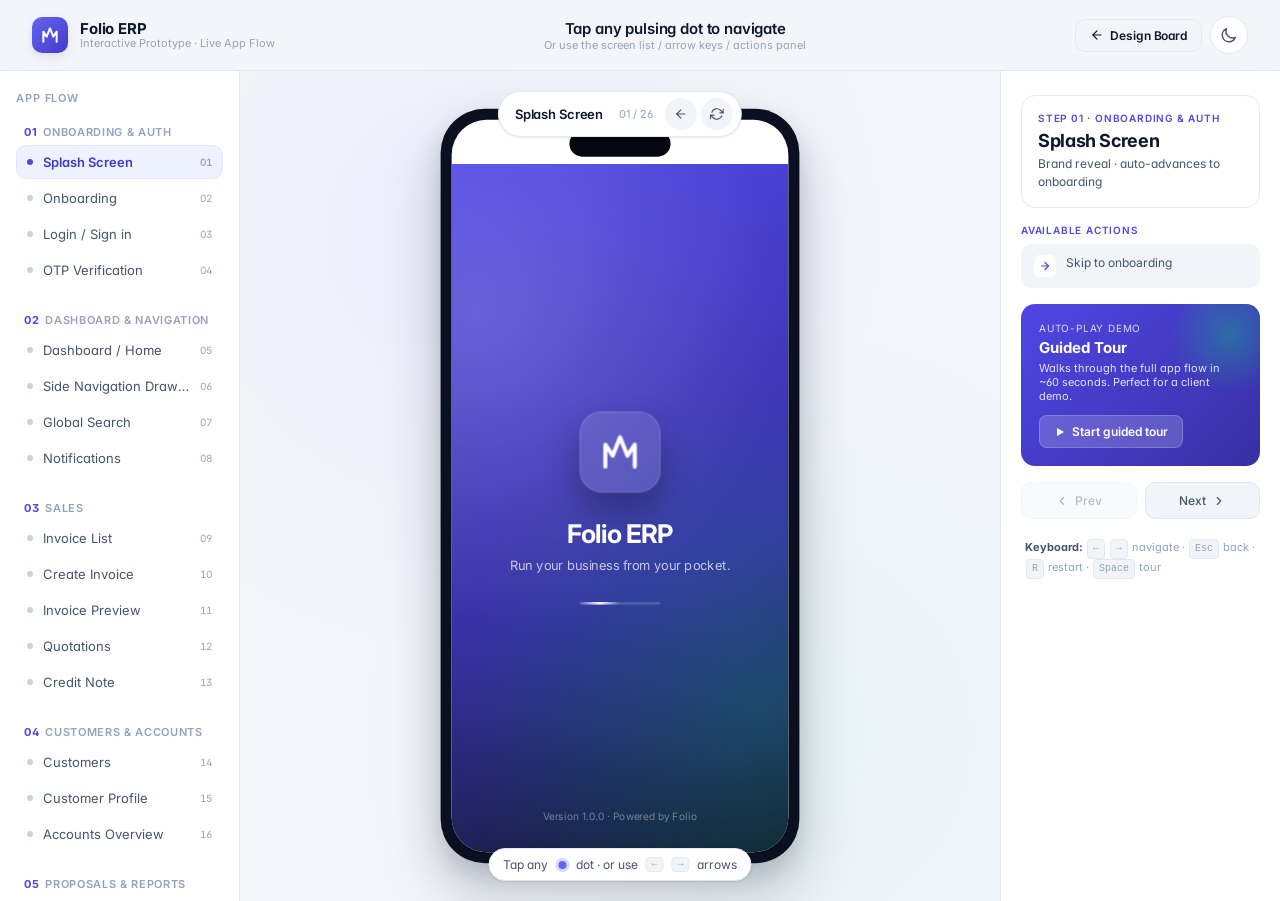
==== prototype.html @ 6bc9f39e "feat: add interactive prototype with full app-flow navigation Adds prototype.html — a separate page " ====
<!DOCTYPE html>
<html lang="en" data-theme="light">
<head>
  <meta charset="UTF-8" />
  <meta name="viewport" content="width=device-width, initial-scale=1.0" />
  <title>Folio ERP — Interactive Prototype</title>
  <link rel="preconnect" href="https://fonts.googleapis.com">
  <link rel="preconnect" href="https://fonts.gstatic.com" crossorigin>
  <link href="https://fonts.googleapis.com/css2?family=Inter:wght@400;500;600;700&display=swap" rel="stylesheet">
  <link rel="stylesheet" href="assets/css/main.css" />
  <link rel="stylesheet" href="assets/css/prototype.css" />
</head>
<body>

<!-- SVG sprite host (populated from index.html on load) -->
<div id="spriteHost" style="position:absolute;width:0;height:0;overflow:hidden" aria-hidden="true"></div>

<!-- Toolbar -->
<header class="toolbar">
  <div class="toolbar-brand">
    <div class="logo-mark">
      <svg width="20" height="20" viewBox="0 0 24 24" fill="none" stroke="currentColor" stroke-width="2.4" stroke-linecap="round" stroke-linejoin="round">
        <path d="M4 20V8l4 6 4-10 4 10 4-6v12"/>
      </svg>
    </div>
    <div class="logo-text">
      <strong>Folio ERP</strong>
      <span>Interactive Prototype · Live App Flow</span>
    </div>
  </div>

  <div class="toolbar-title">
    <h1>Tap any pulsing dot to navigate</h1>
    <small>Or use the screen list / arrow keys / actions panel</small>
  </div>

  <div class="toolbar-actions">
    <a href="index.html" class="btn btn-secondary btn-sm" style="text-decoration:none;padding:8px 14px;display:inline-flex;align-items:center;gap:6px;border-radius:10px">
      <svg width="14" height="14" viewBox="0 0 24 24" fill="none" stroke="currentColor" stroke-width="2" stroke-linecap="round" stroke-linejoin="round"><path d="M19 12H5"/><path d="m12 19-7-7 7-7"/></svg>
      Design Board
    </a>
    <button class="icon-btn" id="themeToggle" aria-label="Toggle theme">
      <svg id="themeIcon" width="18" height="18" viewBox="0 0 24 24" fill="none" stroke="currentColor"><path stroke-linecap="round" stroke-linejoin="round" stroke-width="2" d="M20.354 15.354A9 9 0 018.646 3.646 9.003 9.003 0 0012 21a9.003 9.003 0 008.354-5.646z"/></svg>
    </button>
  </div>
</header>

<!-- Main shell -->
<div class="proto-shell">

  <!-- ===== Left rail: flow map ===== -->
  <aside class="flow-rail" id="flowRail">
    <h2>App Flow</h2>
  </aside>

  <!-- ===== Stage: phone ===== -->
  <section class="stage">

    <!-- Stage top chip -->
    <div class="stage-top">
      <span class="name" id="stageName">Loading…</span>
      <span class="idx" id="stageIdx">— / —</span>
      <div class="controls">
        <button class="ctl" id="backBtn" title="Back (Esc)" aria-label="Back">
          <svg width="14" height="14" viewBox="0 0 24 24" fill="none" stroke="currentColor" stroke-width="2" stroke-linecap="round" stroke-linejoin="round"><path d="M19 12H5"/><path d="m12 19-7-7 7-7"/></svg>
        </button>
        <button class="ctl" id="restartBtn" title="Restart (R)" aria-label="Restart">
          <svg width="14" height="14" viewBox="0 0 24 24" fill="none" stroke="currentColor" stroke-width="2" stroke-linecap="round" stroke-linejoin="round"><path d="M23 4v6h-6"/><path d="M3.5 9a9 9 0 0 1 14.8-3.4L23 10"/><path d="M1 20v-6h6"/><path d="M1 14l4.7 4.4A9 9 0 0 0 20.5 15"/></svg>
        </button>
      </div>
    </div>

    <!-- Phone device -->
    <div class="proto-device">
      <div class="proto-screen" id="phoneScreen">
        <!-- Screen content swapped in by prototype.js -->
      </div>
    </div>

    <!-- Stage bottom hint -->
    <div class="stage-bottom">
      <div class="tip">
        Tap any <span style="display:inline-block;width:8px;height:8px;border-radius:50%;background:var(--brand-500);margin:0 4px;box-shadow:0 0 0 3px rgba(99,102,241,0.25)"></span> dot · or use
        <span class="kbd">←</span><span class="kbd">→</span> arrows
      </div>
    </div>

    <!-- Loader -->
    <div class="proto-loader" id="loader">
      <div class="ring"></div>
      <div class="txt" id="loaderTxt">Loading interactive prototype…</div>
    </div>
  </section>

  <!-- ===== Right rail: info & actions ===== -->
  <aside class="info-rail">

    <!-- Current screen card -->
    <div class="info-card">
      <div class="info-eyebrow" id="infoEyebrow">Step 01 · Auth</div>
      <div class="info-title" id="infoTitle">Splash Screen</div>
      <div class="info-desc" id="infoDesc">Brand reveal with subtle gradient & loader</div>
    </div>

    <!-- Available actions -->
    <div>
      <div class="info-eyebrow" style="margin-bottom:8px">Available Actions</div>
      <div class="info-actions" id="infoActions">
        <!-- Populated by JS -->
      </div>
    </div>

    <!-- Guided tour -->
    <div class="tour-card">
      <div class="lbl">Auto-play demo</div>
      <div class="t">Guided Tour</div>
      <div class="s">Walks through the full app flow in ~60 seconds. Perfect for a client demo.</div>
      <button class="btn-tour" id="tourBtn">
        <svg width="12" height="12" viewBox="0 0 24 24" fill="currentColor"><polygon points="6 4 20 12 6 20 6 4"/></svg>
        <span id="tourBtnLabel">Start guided tour</span>
      </button>
    </div>

    <!-- Prev/Next -->
    <div class="nav-buttons">
      <button id="prevBtn">
        <svg width="14" height="14" viewBox="0 0 24 24" fill="none" stroke="currentColor" stroke-width="2" stroke-linecap="round" stroke-linejoin="round"><path d="m15 18-6-6 6-6"/></svg>
        Prev
      </button>
      <button id="nextBtn">
        Next
        <svg width="14" height="14" viewBox="0 0 24 24" fill="none" stroke="currentColor" stroke-width="2" stroke-linecap="round" stroke-linejoin="round"><path d="m9 18 6-6-6-6"/></svg>
      </button>
    </div>

    <!-- Keyboard hint -->
    <div style="font-size:11px;color:var(--text-tertiary);line-height:1.6;padding:4px 4px 12px">
      <strong style="color:var(--text-secondary)">Keyboard:</strong>
      <span class="kbd">←</span> <span class="kbd">→</span> navigate ·
      <span class="kbd">Esc</span> back ·
      <span class="kbd">R</span> restart ·
      <span class="kbd">Space</span> tour
    </div>

  </aside>

</div>

<script src="assets/js/prototype.js"></script>
</body>
</html>
---- assets/css/main.css ----
/* =========================================================
   Meridian ERP — Mobile UI/UX Prototype
   Design System & Screen Styles
   ========================================================= */

/* ---------- 1. Design Tokens ---------- */
:root {
  /* Brand */
  --brand-50:  #eef2ff;
  --brand-100: #e0e7ff;
  --brand-200: #c7d2fe;
  --brand-300: #a5b4fc;
  --brand-400: #818cf8;
  --brand-500: #6366f1;
  --brand-600: #4f46e5;
  --brand-700: #4338ca;
  --brand-800: #3730a3;
  --brand-900: #1e1b4b;

  /* Accents */
  --emerald-50:  #ecfdf5;
  --emerald-100: #d1fae5;
  --emerald-500: #10b981;
  --emerald-600: #059669;
  --emerald-700: #047857;

  --rose-50:  #fff1f2;
  --rose-100: #ffe4e6;
  --rose-500: #f43f5e;
  --rose-600: #e11d48;

  --amber-50:  #fffbeb;
  --amber-100: #fef3c7;
  --amber-500: #f59e0b;
  --amber-600: #d97706;

  --sky-50:  #f0f9ff;
  --sky-100: #e0f2fe;
  --sky-500: #0ea5e9;
  --sky-600: #0284c7;

  --violet-50:  #f5f3ff;
  --violet-500: #8b5cf6;
  --violet-600: #7c3aed;

  /* Neutrals (Slate) */
  --slate-50:  #f8fafc;
  --slate-100: #f1f5f9;
  --slate-200: #e2e8f0;
  --slate-300: #cbd5e1;
  --slate-400: #94a3b8;
  --slate-500: #64748b;
  --slate-600: #475569;
  --slate-700: #334155;
  --slate-800: #1e293b;
  --slate-900: #0f172a;
  --slate-950: #020617;

  /* Semantic (Light theme defaults) */
  --bg-app: #f4f6fb;
  --bg-screen: #ffffff;
  --bg-card: #ffffff;
  --bg-subtle: #f1f5f9;
  --bg-elevated: #ffffff;

  --text-primary: #0f172a;
  --text-secondary: #475569;
  --text-tertiary: #94a3b8;
  --text-inverse: #ffffff;

  --border: #e2e8f0;
  --border-strong: #cbd5e1;

  --shadow-xs: 0 1px 2px rgba(15,23,42,0.04);
  --shadow-sm: 0 1px 3px rgba(15,23,42,0.06), 0 1px 2px rgba(15,23,42,0.04);
  --shadow-md: 0 4px 12px rgba(15,23,42,0.08), 0 2px 4px rgba(15,23,42,0.04);
  --shadow-lg: 0 12px 32px rgba(15,23,42,0.10), 0 4px 8px rgba(15,23,42,0.06);
  --shadow-xl: 0 24px 56px rgba(15,23,42,0.14);

  /* Radii */
  --r-xs: 6px;
  --r-sm: 8px;
  --r-md: 12px;
  --r-lg: 16px;
  --r-xl: 20px;
  --r-2xl: 28px;
  --r-full: 999px;

  /* Type scale */
  --fs-10: 10px;
  --fs-11: 11px;
  --fs-12: 12px;
  --fs-13: 13px;
  --fs-14: 14px;
  --fs-15: 15px;
  --fs-16: 16px;
  --fs-18: 18px;
  --fs-20: 20px;
  --fs-22: 22px;
  --fs-24: 24px;
  --fs-28: 28px;
  --fs-32: 32px;

  /* Layout */
  --device-w: 390px;
  --device-h: 820px;
}

[data-theme="dark"] {
  --bg-app: #020617;
  --bg-screen: #0f172a;
  --bg-card: #1e293b;
  --bg-subtle: #1e293b;
  --bg-elevated: #1e293b;

  --text-primary: #f1f5f9;
  --text-secondary: #cbd5e1;
  --text-tertiary: #64748b;
  --text-inverse: #0f172a;

  --border: #1e293b;
  --border-strong: #334155;

  --shadow-xs: 0 1px 2px rgba(0,0,0,0.4);
  --shadow-sm: 0 1px 3px rgba(0,0,0,0.5);
  --shadow-md: 0 4px 12px rgba(0,0,0,0.5);
  --shadow-lg: 0 12px 32px rgba(0,0,0,0.55);
  --shadow-xl: 0 24px 56px rgba(0,0,0,0.6);
}

/* ---------- 2. Base ---------- */
* { box-sizing: border-box; margin: 0; padding: 0; }
html, body { height: 100%; }
body {
  font-family: 'Inter', -apple-system, BlinkMacSystemFont, 'Segoe UI', system-ui, sans-serif;
  background: var(--bg-app);
  color: var(--text-primary);
  -webkit-font-smoothing: antialiased;
  -moz-osx-font-smoothing: grayscale;
  font-feature-settings: 'cv11', 'ss01', 'ss03';
  transition: background-color .2s ease, color .2s ease;
}
button { font-family: inherit; cursor: pointer; border: none; background: none; color: inherit; }
a { color: inherit; text-decoration: none; }
svg { display: block; }

/* ---------- 3. Toolbar ---------- */
.toolbar {
  position: sticky;
  top: 0;
  z-index: 100;
  display: flex;
  align-items: center;
  justify-content: space-between;
  padding: 16px 32px;
  background: color-mix(in srgb, var(--bg-app) 80%, transparent);
  backdrop-filter: saturate(180%) blur(20px);
  -webkit-backdrop-filter: saturate(180%) blur(20px);
  border-bottom: 1px solid var(--border);
}
.toolbar-brand {
  display: flex; align-items: center; gap: 12px;
}
.toolbar-brand .logo-mark {
  width: 36px; height: 36px;
  border-radius: 10px;
  background: linear-gradient(135deg, var(--brand-500), var(--brand-700));
  display: grid; place-items: center;
  color: #fff;
  box-shadow: var(--shadow-md);
}
.toolbar-brand .logo-text {
  display: flex; flex-direction: column; line-height: 1.1;
}
.toolbar-brand .logo-text strong {
  font-size: var(--fs-15); letter-spacing: -0.01em;
}
.toolbar-brand .logo-text span {
  font-size: var(--fs-11); color: var(--text-tertiary);
}

.toolbar-actions { display: flex; align-items: center; gap: 8px; }

.seg {
  display: inline-flex;
  padding: 4px;
  background: var(--bg-subtle);
  border: 1px solid var(--border);
  border-radius: var(--r-full);
}
.seg button {
  padding: 6px 14px;
  border-radius: var(--r-full);
  font-size: var(--fs-13);
  font-weight: 500;
  color: var(--text-secondary);
}
.seg button.is-active {
  background: var(--bg-card);
  color: var(--text-primary);
  box-shadow: var(--shadow-sm);
}

.icon-btn {
  width: 38px; height: 38px;
  display: grid; place-items: center;
  border-radius: var(--r-full);
  background: var(--bg-card);
  border: 1px solid var(--border);
  color: var(--text-secondary);
  transition: transform .15s ease;
}
.icon-btn:hover { transform: translateY(-1px); color: var(--text-primary); }

.toolbar-title {
  display: flex; flex-direction: column; align-items: center;
}
.toolbar-title h1 {
  font-size: var(--fs-15);
  font-weight: 600;
  letter-spacing: -0.01em;
}
.toolbar-title small {
  font-size: var(--fs-11);
  color: var(--text-tertiary);
}

/* ---------- 4. Page Layout ---------- */
.page {
  padding: 40px 32px 80px;
  max-width: 1680px;
  margin: 0 auto;
}
.page-header { margin-bottom: 40px; max-width: 760px; }
.page-header .eyebrow {
  font-size: var(--fs-11);
  font-weight: 600;
  letter-spacing: 0.08em;
  text-transform: uppercase;
  color: var(--brand-600);
  margin-bottom: 12px;
}
.page-header h2 {
  font-size: var(--fs-32);
  letter-spacing: -0.02em;
  font-weight: 700;
  margin-bottom: 12px;
}
.page-header p {
  font-size: var(--fs-15);
  color: var(--text-secondary);
  line-height: 1.6;
}

/* Section divider */
.section-title {
  display: flex; align-items: baseline; gap: 12px;
  margin: 56px 0 24px;
  padding-bottom: 16px;
  border-bottom: 1px dashed var(--border);
}
.section-title h3 {
  font-size: var(--fs-20);
  font-weight: 600;
  letter-spacing: -0.01em;
}
.section-title span {
  font-size: var(--fs-13);
  color: var(--text-tertiary);
}

/* ---------- 5. Device Frame ---------- */
.device-grid {
  display: grid;
  grid-template-columns: repeat(auto-fill, minmax(var(--device-w), 1fr));
  gap: 48px 32px;
  justify-items: center;
}

.device {
  position: relative;
  width: var(--device-w);
  height: var(--device-h);
  border-radius: 48px;
  background: #0b1020;
  padding: 12px;
  box-shadow:
    0 0 0 1px rgba(255,255,255,0.04),
    0 24px 56px rgba(15,23,42,0.18),
    0 8px 16px rgba(15,23,42,0.10);
}
[data-theme="dark"] .device {
  background: #050810;
  box-shadow:
    0 0 0 1px rgba(255,255,255,0.04),
    0 24px 56px rgba(0,0,0,0.6),
    0 8px 16px rgba(0,0,0,0.3);
}
.device-screen {
  position: relative;
  width: 100%; height: 100%;
  background: var(--bg-screen);
  border-radius: 38px;
  overflow: hidden;
  display: flex; flex-direction: column;
}
.notch {
  position: absolute;
  top: 12px;
  left: 50%;
  transform: translateX(-50%);
  width: 110px;
  height: 28px;
  background: #050810;
  border-radius: 999px;
  z-index: 30;
}
.statusbar {
  position: relative; z-index: 20;
  height: 48px;
  padding: 14px 28px 0;
  display: flex; align-items: flex-start;
  justify-content: space-between;
  font-size: var(--fs-13);
  font-weight: 600;
  color: var(--text-primary);
  letter-spacing: -0.01em;
  flex-shrink: 0;
}
.statusbar .icons { display: flex; align-items: center; gap: 6px; }

/* Caption under each device */
.device-caption {
  margin-top: 16px;
  text-align: center;
}
.device-caption .num {
  display: inline-flex;
  align-items: center;
  justify-content: center;
  min-width: 22px; height: 22px;
  padding: 0 7px;
  font-size: var(--fs-11);
  font-weight: 600;
  color: var(--brand-700);
  background: var(--brand-50);
  border-radius: var(--r-full);
  margin-right: 8px;
}
[data-theme="dark"] .device-caption .num {
  background: rgba(99,102,241,0.15);
  color: var(--brand-300);
}
.device-caption .name {
  font-size: var(--fs-14);
  font-weight: 600;
  color: var(--text-primary);
}
.device-caption .desc {
  display: block;
  margin-top: 4px;
  font-size: var(--fs-12);
  color: var(--text-tertiary);
}

/* Device wrapper to allow caption */
.device-wrap {
  display: flex;
  flex-direction: column;
  align-items: center;
}

/* ---------- 6. Screen Common ---------- */
.screen-body {
  flex: 1;
  overflow-y: auto;
  overflow-x: hidden;
  scrollbar-width: none;
}
.screen-body::-webkit-scrollbar { display: none; }

.app-header {
  padding: 4px 20px 16px;
  display: flex;
  align-items: center;
  justify-content: space-between;
  background: var(--bg-screen);
}
.app-header .left { display: flex; align-items: center; gap: 12px; }
.app-header .right { display: flex; align-items: center; gap: 10px; }
.app-header h1 {
  font-size: var(--fs-18);
  font-weight: 600;
  letter-spacing: -0.01em;
}
.app-header .greeting { font-size: var(--fs-12); color: var(--text-tertiary); }

.avatar {
  width: 38px; height: 38px;
  border-radius: var(--r-full);
  background: linear-gradient(135deg, var(--brand-500), var(--violet-600));
  color: white;
  display: grid; place-items: center;
  font-size: var(--fs-13);
  font-weight: 600;
  letter-spacing: -0.01em;
  flex-shrink: 0;
}
.avatar.lg { width: 64px; height: 64px; font-size: var(--fs-20); }
.avatar.sm { width: 32px; height: 32px; font-size: var(--fs-12); }
.avatar.xs { width: 26px; height: 26px; font-size: var(--fs-10); }

.icon-pill {
  width: 38px; height: 38px;
  border-radius: var(--r-full);
  display: grid; place-items: center;
  background: var(--bg-subtle);
  color: var(--text-secondary);
  position: relative;
}
.icon-pill .badge {
  position: absolute;
  top: 6px; right: 6px;
  width: 8px; height: 8px;
  background: var(--rose-500);
  border: 2px solid var(--bg-screen);
  border-radius: var(--r-full);
}
.icon-pill .badge-count {
  position: absolute;
  top: -2px; right: -2px;
  min-width: 18px; height: 18px;
  padding: 0 5px;
  background: var(--rose-500);
  color: #fff;
  font-size: var(--fs-10);
  font-weight: 600;
  border-radius: var(--r-full);
  display: grid; place-items: center;
  border: 2px solid var(--bg-screen);
}

/* Section header within screen */
.s-section-h {
  display: flex; align-items: center; justify-content: space-between;
  padding: 20px 20px 12px;
}
.s-section-h h3 {
  font-size: var(--fs-15);
  font-weight: 600;
  letter-spacing: -0.01em;
}
.s-section-h a {
  font-size: var(--fs-12);
  font-weight: 500;
  color: var(--brand-600);
}
[data-theme="dark"] .s-section-h a { color: var(--brand-300); }

/* Cards */
.card {
  background: var(--bg-card);
  border-radius: var(--r-lg);
  border: 1px solid var(--border);
  padding: 16px;
}
.card-tight { padding: 12px; }
.card-flush { padding: 0; overflow: hidden; }

/* Buttons */
.btn {
  display: inline-flex;
  align-items: center;
  justify-content: center;
  gap: 8px;
  padding: 12px 18px;
  border-radius: var(--r-md);
  font-size: var(--fs-14);
  font-weight: 600;
  letter-spacing: -0.01em;
  transition: transform .12s ease, box-shadow .12s ease;
}
.btn:active { transform: scale(0.98); }
.btn-primary {
  background: var(--brand-600);
  color: #fff;
  box-shadow: 0 8px 16px -8px rgba(79, 70, 229, 0.6);
}
.btn-primary:hover { background: var(--brand-700); }
.btn-secondary {
  background: var(--bg-subtle);
  color: var(--text-primary);
  border: 1px solid var(--border);
}
.btn-ghost { background: transparent; color: var(--text-secondary); }
.btn-success { background: var(--emerald-600); color: #fff; }
.btn-danger  { background: var(--rose-500); color: #fff; }
.btn-block { width: 100%; }
.btn-sm { padding: 8px 12px; font-size: var(--fs-12); }
.btn-lg { padding: 14px 22px; font-size: var(--fs-15); }

/* Chips / tags */
.chip {
  display: inline-flex;
  align-items: center;
  gap: 6px;
  padding: 5px 10px;
  border-radius: var(--r-full);
  font-size: var(--fs-11);
  font-weight: 500;
  background: var(--bg-subtle);
  color: var(--text-secondary);
}
.chip.tone-success { background: var(--emerald-50); color: var(--emerald-700); }
.chip.tone-warning { background: var(--amber-50); color: var(--amber-600); }
.chip.tone-danger  { background: var(--rose-50);   color: var(--rose-600); }
.chip.tone-info    { background: var(--sky-50);    color: var(--sky-600); }
.chip.tone-brand   { background: var(--brand-50);  color: var(--brand-700); }
.chip.tone-violet  { background: var(--violet-50); color: var(--violet-600); }
[data-theme="dark"] .chip { background: rgba(255,255,255,0.06); color: var(--slate-300); }
[data-theme="dark"] .chip.tone-success { background: rgba(16,185,129,0.12); color: #6ee7b7; }
[data-theme="dark"] .chip.tone-warning { background: rgba(245,158,11,0.12); color: #fcd34d; }
[data-theme="dark"] .chip.tone-danger  { background: rgba(244,63,94,0.12);  color: #fda4af; }
[data-theme="dark"] .chip.tone-info    { background: rgba(14,165,233,0.12); color: #7dd3fc; }
[data-theme="dark"] .chip.tone-brand   { background: rgba(99,102,241,0.15); color: #a5b4fc; }
[data-theme="dark"] .chip.tone-violet  { background: rgba(139,92,246,0.15); color: #c4b5fd; }

.chip-dot {
  width: 6px; height: 6px;
  border-radius: var(--r-full);
  background: currentColor;
}

/* Dividers */
.hr-soft { height: 1px; background: var(--border); margin: 16px 0; }

/* Inputs */
.input {
  width: 100%;
  padding: 14px 16px;
  border-radius: var(--r-md);
  background: var(--bg-subtle);
  border: 1px solid transparent;
  font-size: var(--fs-14);
  color: var(--text-primary);
  font-family: inherit;
}
.input::placeholder { color: var(--text-tertiary); }
.input:focus { outline: none; border-color: var(--brand-500); background: var(--bg-card); }

.field { display: flex; flex-direction: column; gap: 6px; }
.field label {
  font-size: var(--fs-12);
  font-weight: 500;
  color: var(--text-secondary);
}

.search-bar {
  position: relative;
  margin: 0 20px 12px;
}
.search-bar input {
  width: 100%;
  padding: 12px 14px 12px 42px;
  background: var(--bg-subtle);
  border: 1px solid var(--border);
  border-radius: var(--r-md);
  font-size: var(--fs-13);
  color: var(--text-primary);
}
.search-bar svg {
  position: absolute;
  left: 14px; top: 50%;
  transform: translateY(-50%);
  color: var(--text-tertiary);
}

/* Floating action button */
.fab {
  position: absolute;
  right: 20px;
  bottom: 86px;
  width: 56px; height: 56px;
  border-radius: var(--r-full);
  background: var(--brand-600);
  color: #fff;
  display: grid; place-items: center;
  box-shadow: 0 12px 24px -8px rgba(79,70,229,0.6);
  z-index: 5;
}

/* ---------- 7. Bottom Nav ---------- */
.bottom-nav {
  flex-shrink: 0;
  height: 76px;
  padding: 8px 12px 14px;
  background: var(--bg-screen);
  border-top: 1px solid var(--border);
  display: grid;
  grid-template-columns: repeat(5, 1fr);
  gap: 4px;
  position: relative;
  z-index: 10;
}
.bottom-nav .nav-item {
  display: flex;
  flex-direction: column;
  align-items: center;
  justify-content: center;
  gap: 4px;
  border-radius: var(--r-md);
  color: var(--text-tertiary);
  padding: 6px 0 4px;
  position: relative;
}
.bottom-nav .nav-item.is-active { color: var(--brand-600); }
[data-theme="dark"] .bottom-nav .nav-item.is-active { color: var(--brand-300); }
.bottom-nav .nav-item span {
  font-size: var(--fs-10);
  font-weight: 500;
  letter-spacing: -0.01em;
}
.bottom-nav .nav-item.is-active::before {
  content: '';
  position: absolute;
  top: -1px; left: 50%;
  transform: translateX(-50%);
  width: 28px; height: 3px;
  background: var(--brand-600);
  border-radius: 0 0 4px 4px;
}
[data-theme="dark"] .bottom-nav .nav-item.is-active::before { background: var(--brand-400); }

.home-indicator {
  position: absolute;
  bottom: 6px;
  left: 50%;
  transform: translateX(-50%);
  width: 134px; height: 5px;
  background: var(--text-primary);
  opacity: 0.4;
  border-radius: 4px;
  pointer-events: none;
}

/* ---------- 8. Splash / Onboarding ---------- */
.splash {
  flex: 1;
  display: flex;
  flex-direction: column;
  align-items: center;
  justify-content: center;
  text-align: center;
  background: linear-gradient(160deg, var(--brand-600) 0%, var(--brand-800) 60%, var(--slate-900) 100%);
  color: white;
  padding: 40px;
  position: relative;
  overflow: hidden;
}
.splash::before {
  content: '';
  position: absolute;
  inset: -20%;
  background:
    radial-gradient(circle at 20% 30%, rgba(255,255,255,0.18), transparent 40%),
    radial-gradient(circle at 80% 70%, rgba(16,185,129,0.25), transparent 40%);
  pointer-events: none;
}
.splash .splash-logo {
  width: 88px; height: 88px;
  border-radius: 24px;
  background: rgba(255,255,255,0.12);
  border: 1px solid rgba(255,255,255,0.2);
  backdrop-filter: blur(20px);
  display: grid; place-items: center;
  position: relative;
  z-index: 1;
  box-shadow: 0 20px 40px rgba(0,0,0,0.3);
}
.splash .splash-logo svg { color: #fff; }
.splash h1 {
  margin-top: 28px;
  font-size: var(--fs-28);
  font-weight: 700;
  letter-spacing: -0.02em;
  position: relative; z-index: 1;
}
.splash p {
  margin-top: 8px;
  color: rgba(255,255,255,0.7);
  font-size: var(--fs-14);
  position: relative; z-index: 1;
}
.splash .loader {
  margin-top: 32px;
  width: 88px; height: 3px;
  background: rgba(255,255,255,0.15);
  border-radius: 4px;
  position: relative;
  overflow: hidden;
  z-index: 1;
}
.splash .loader::after {
  content: '';
  position: absolute;
  inset: 0;
  width: 50%;
  background: linear-gradient(90deg, transparent, #fff, transparent);
  animation: loader 1.6s infinite;
}
@keyframes loader {
  0% { transform: translateX(-100%); }
  100% { transform: translateX(300%); }
}
.splash .splash-version {
  position: absolute;
  bottom: 32px;
  font-size: var(--fs-11);
  color: rgba(255,255,255,0.4);
  z-index: 1;
}

.onb {
  flex: 1;
  display: flex;
  flex-direction: column;
  padding: 32px 28px 28px;
}
.onb .skip {
  align-self: flex-end;
  font-size: var(--fs-13);
  color: var(--text-tertiary);
  font-weight: 500;
}
.onb .onb-illu {
  flex: 1;
  display: grid;
  place-items: center;
  margin: 24px 0;
}
.onb h2 {
  font-size: var(--fs-22);
  font-weight: 700;
  letter-spacing: -0.02em;
  text-align: center;
  margin-bottom: 12px;
}
.onb p {
  text-align: center;
  font-size: var(--fs-14);
  line-height: 1.55;
  color: var(--text-secondary);
  margin-bottom: 28px;
  padding: 0 8px;
}
.onb-dots {
  display: flex;
  justify-content: center;
  gap: 8px;
  margin-bottom: 24px;
}
.onb-dots i {
  width: 6px; height: 6px;
  border-radius: var(--r-full);
  background: var(--border-strong);
}
.onb-dots i.is-active {
  background: var(--brand-600);
  width: 22px;
}

.illu-card {
  width: 100%;
  aspect-ratio: 1 / 1;
  max-width: 280px;
  border-radius: 32px;
  background: linear-gradient(160deg, var(--brand-100), var(--brand-50));
  display: grid; place-items: center;
  position: relative;
  overflow: hidden;
}
[data-theme="dark"] .illu-card { background: linear-gradient(160deg, rgba(99,102,241,0.18), rgba(99,102,241,0.06)); }
.illu-card.tone-emerald { background: linear-gradient(160deg, var(--emerald-100), var(--emerald-50)); }
[data-theme="dark"] .illu-card.tone-emerald { background: linear-gradient(160deg, rgba(16,185,129,0.18), rgba(16,185,129,0.06)); }
.illu-card.tone-amber { background: linear-gradient(160deg, var(--amber-100), var(--amber-50)); }
[data-theme="dark"] .illu-card.tone-amber { background: linear-gradient(160deg, rgba(245,158,11,0.18), rgba(245,158,11,0.06)); }
.illu-card.tone-violet { background: linear-gradient(160deg, #ede9fe, var(--violet-50)); }
[data-theme="dark"] .illu-card.tone-violet { background: linear-gradient(160deg, rgba(139,92,246,0.18), rgba(139,92,246,0.06)); }

/* ---------- 9. Auth ---------- */
.auth {
  flex: 1;
  display: flex;
  flex-direction: column;
  padding: 28px;
}
.auth .brand-row {
  display: flex; align-items: center; gap: 10px;
  margin-bottom: 36px;
}
.auth .brand-mark {
  width: 40px; height: 40px;
  border-radius: 10px;
  background: linear-gradient(135deg, var(--brand-500), var(--brand-700));
  color: white; display: grid; place-items: center;
}
.auth h1 {
  font-size: var(--fs-24);
  font-weight: 700;
  letter-spacing: -0.02em;
  margin-bottom: 6px;
}
.auth .subtitle {
  font-size: var(--fs-14);
  color: var(--text-secondary);
  margin-bottom: 32px;
}
.auth-fields { display: flex; flex-direction: column; gap: 16px; margin-bottom: 24px; }
.auth-row {
  display: flex; align-items: center; justify-content: space-between;
  margin-bottom: 24px;
  font-size: var(--fs-12);
}
.auth-row .check {
  display: flex; align-items: center; gap: 8px;
  color: var(--text-secondary);
}
.auth-row .check i {
  width: 18px; height: 18px;
  border-radius: 5px;
  background: var(--brand-600);
  display: grid; place-items: center;
}
.auth .link {
  color: var(--brand-600);
  font-weight: 500;
}
[data-theme="dark"] .auth .link { color: var(--brand-300); }

.divider {
  display: flex; align-items: center; gap: 12px;
  margin: 24px 0;
  color: var(--text-tertiary);
  font-size: var(--fs-12);
}
.divider::before, .divider::after {
  content: '';
  flex: 1;
  height: 1px;
  background: var(--border);
}

.social-row { display: grid; grid-template-columns: 1fr 1fr 1fr; gap: 10px; }
.social-btn {
  padding: 12px;
  border-radius: var(--r-md);
  background: var(--bg-subtle);
  border: 1px solid var(--border);
  display: grid; place-items: center;
}

.bottom-link {
  margin-top: auto;
  text-align: center;
  font-size: var(--fs-13);
  color: var(--text-secondary);
}

/* OTP */
.otp-boxes {
  display: grid;
  grid-template-columns: repeat(6, 1fr);
  gap: 10px;
  margin: 8px 0 24px;
}
.otp-boxes div {
  height: 56px;
  background: var(--bg-subtle);
  border: 1px solid var(--border);
  border-radius: var(--r-md);
  display: grid; place-items: center;
  font-size: var(--fs-22);
  font-weight: 600;
  color: var(--text-primary);
}
.otp-boxes div.is-filled { border-color: var(--brand-500); background: var(--bg-card); }
.otp-boxes div.is-active {
  border-color: var(--brand-500);
  box-shadow: 0 0 0 4px rgba(99,102,241,0.12);
}

.biometric {
  margin-top: 24px;
  display: flex; align-items: center; justify-content: center;
  flex-direction: column;
  gap: 12px;
  padding: 20px;
  background: var(--bg-subtle);
  border-radius: var(--r-lg);
}
.biometric .fp-circle {
  width: 64px; height: 64px;
  border-radius: var(--r-full);
  background: var(--bg-card);
  display: grid; place-items: center;
  color: var(--brand-600);
  box-shadow: var(--shadow-md);
}

/* ---------- 10. Dashboard ---------- */
.greeting-row {
  display: flex; align-items: center; justify-content: space-between;
  padding: 4px 20px 20px;
}
.greeting-row .hi {
  font-size: var(--fs-13);
  color: var(--text-tertiary);
}
.greeting-row h2 {
  font-size: var(--fs-20);
  font-weight: 700;
  letter-spacing: -0.02em;
  margin-top: 2px;
}

.balance-card {
  margin: 0 20px 20px;
  padding: 20px;
  border-radius: var(--r-xl);
  background: linear-gradient(135deg, var(--brand-600), var(--brand-800));
  color: white;
  position: relative;
  overflow: hidden;
  box-shadow: 0 20px 40px -16px rgba(79,70,229,0.6);
}
.balance-card::after {
  content: '';
  position: absolute;
  right: -40px; top: -40px;
  width: 180px; height: 180px;
  background: radial-gradient(circle, rgba(255,255,255,0.18), transparent 70%);
  border-radius: 50%;
}
.balance-card::before {
  content: '';
  position: absolute;
  right: 20px; bottom: -60px;
  width: 140px; height: 140px;
  background: radial-gradient(circle, rgba(16,185,129,0.32), transparent 70%);
  border-radius: 50%;
}
.balance-card .label {
  font-size: var(--fs-11);
  text-transform: uppercase;
  letter-spacing: 0.08em;
  opacity: 0.7;
  margin-bottom: 8px;
}
.balance-card .amount {
  font-size: var(--fs-28);
  font-weight: 700;
  letter-spacing: -0.02em;
}
.balance-card .delta {
  display: inline-flex;
  align-items: center;
  gap: 6px;
  padding: 4px 10px;
  border-radius: var(--r-full);
  background: rgba(16,185,129,0.2);
  border: 1px solid rgba(16,185,129,0.3);
  font-size: var(--fs-11);
  font-weight: 600;
  color: #6ee7b7;
  margin-top: 12px;
}
.balance-card .row {
  display: flex; justify-content: space-between; gap: 16px;
  margin-top: 20px;
  position: relative;
  z-index: 1;
}
.balance-card .col .lbl {
  font-size: var(--fs-11);
  text-transform: uppercase;
  letter-spacing: 0.06em;
  opacity: 0.6;
  margin-bottom: 4px;
}
.balance-card .col .val {
  font-size: var(--fs-15);
  font-weight: 600;
}

/* KPI grid */
.kpi-grid {
  display: grid;
  grid-template-columns: 1fr 1fr;
  gap: 12px;
  padding: 0 20px;
  margin-bottom: 20px;
}
.kpi {
  padding: 14px;
  background: var(--bg-card);
  border: 1px solid var(--border);
  border-radius: var(--r-lg);
}
.kpi .top {
  display: flex; justify-content: space-between; align-items: center;
  margin-bottom: 12px;
}
.kpi .icon-sq {
  width: 32px; height: 32px;
  border-radius: 9px;
  display: grid; place-items: center;
  background: var(--brand-50); color: var(--brand-600);
}
[data-theme="dark"] .kpi .icon-sq { background: rgba(99,102,241,0.15); color: var(--brand-300); }
.kpi .icon-sq.tone-emerald { background: var(--emerald-50); color: var(--emerald-600); }
[data-theme="dark"] .kpi .icon-sq.tone-emerald { background: rgba(16,185,129,0.15); color: #6ee7b7; }
.kpi .icon-sq.tone-amber   { background: var(--amber-50);   color: var(--amber-600); }
[data-theme="dark"] .kpi .icon-sq.tone-amber { background: rgba(245,158,11,0.15); color: #fcd34d; }
.kpi .icon-sq.tone-rose    { background: var(--rose-50);    color: var(--rose-600); }
[data-theme="dark"] .kpi .icon-sq.tone-rose { background: rgba(244,63,94,0.15); color: #fda4af; }
.kpi .icon-sq.tone-violet  { background: var(--violet-50);  color: var(--violet-600); }
[data-theme="dark"] .kpi .icon-sq.tone-violet { background: rgba(139,92,246,0.15); color: #c4b5fd; }
.kpi .icon-sq.tone-sky     { background: var(--sky-50);     color: var(--sky-600); }
[data-theme="dark"] .kpi .icon-sq.tone-sky { background: rgba(14,165,233,0.15); color: #7dd3fc; }
.kpi .lbl {
  font-size: var(--fs-11);
  color: var(--text-tertiary);
  margin-bottom: 4px;
}
.kpi .val {
  font-size: var(--fs-18);
  font-weight: 700;
  letter-spacing: -0.01em;
}
.kpi .trend {
  display: inline-flex; align-items: center; gap: 4px;
  font-size: var(--fs-11);
  font-weight: 600;
  margin-top: 4px;
}
.kpi .trend.up { color: var(--emerald-600); }
.kpi .trend.down { color: var(--rose-500); }
[data-theme="dark"] .kpi .trend.up { color: #6ee7b7; }
[data-theme="dark"] .kpi .trend.down { color: #fda4af; }

/* Quick actions */
.quick-grid {
  display: grid;
  grid-template-columns: repeat(4, 1fr);
  gap: 8px;
  padding: 0 20px;
}
.quick-act {
  display: flex;
  flex-direction: column;
  align-items: center;
  gap: 8px;
  padding: 12px 4px;
  background: var(--bg-card);
  border: 1px solid var(--border);
  border-radius: var(--r-lg);
  transition: transform .15s ease;
}
.quick-act:hover { transform: translateY(-2px); }
.quick-act .icon {
  width: 36px; height: 36px;
  display: grid; place-items: center;
  border-radius: var(--r-md);
  background: var(--brand-50);
  color: var(--brand-600);
}
[data-theme="dark"] .quick-act .icon { background: rgba(99,102,241,0.15); color: var(--brand-300); }
.quick-act .icon.tone-emerald { background: var(--emerald-50); color: var(--emerald-600); }
[data-theme="dark"] .quick-act .icon.tone-emerald { background: rgba(16,185,129,0.15); color: #6ee7b7; }
.quick-act .icon.tone-violet { background: var(--violet-50); color: var(--violet-600); }
[data-theme="dark"] .quick-act .icon.tone-violet { background: rgba(139,92,246,0.15); color: #c4b5fd; }
.quick-act .icon.tone-amber { background: var(--amber-50); color: var(--amber-600); }
[data-theme="dark"] .quick-act .icon.tone-amber { background: rgba(245,158,11,0.15); color: #fcd34d; }
.quick-act .lbl {
  font-size: var(--fs-10);
  font-weight: 500;
  color: var(--text-secondary);
  text-align: center;
  line-height: 1.2;
}

/* Chart card */
.chart-card {
  margin: 20px;
  padding: 16px;
  background: var(--bg-card);
  border: 1px solid var(--border);
  border-radius: var(--r-lg);
}
.chart-card .head {
  display: flex; justify-content: space-between; align-items: center;
  margin-bottom: 12px;
}
.chart-card .head .title {
  font-size: var(--fs-14);
  font-weight: 600;
}
.chart-card .head .sub {
  font-size: var(--fs-11);
  color: var(--text-tertiary);
}
.chart-card .head .picker {
  display: flex;
  background: var(--bg-subtle);
  padding: 3px;
  border-radius: var(--r-full);
  font-size: var(--fs-11);
  font-weight: 500;
}
.chart-card .head .picker button {
  padding: 4px 10px;
  border-radius: var(--r-full);
  color: var(--text-tertiary);
}
.chart-card .head .picker button.is-active {
  background: var(--bg-card);
  color: var(--text-primary);
  box-shadow: var(--shadow-sm);
}
.chart-stats {
  display: flex; gap: 16px;
  margin-bottom: 12px;
}
.chart-stats .stat .lbl {
  font-size: var(--fs-11);
  color: var(--text-tertiary);
}
.chart-stats .stat .val {
  font-size: var(--fs-18);
  font-weight: 700;
  letter-spacing: -0.01em;
}

/* Activity list */
.activity-list { padding: 0 20px; }
.activity-item {
  display: flex; align-items: center; gap: 12px;
  padding: 12px 0;
  border-bottom: 1px solid var(--border);
}
.activity-item:last-child { border-bottom: none; }
.activity-item .ic {
  width: 38px; height: 38px;
  border-radius: var(--r-full);
  display: grid; place-items: center;
  background: var(--emerald-50);
  color: var(--emerald-600);
  flex-shrink: 0;
}
[data-theme="dark"] .activity-item .ic { background: rgba(16,185,129,0.12); color: #6ee7b7; }
.activity-item .ic.tone-rose { background: var(--rose-50); color: var(--rose-600); }
[data-theme="dark"] .activity-item .ic.tone-rose { background: rgba(244,63,94,0.12); color: #fda4af; }
.activity-item .ic.tone-amber { background: var(--amber-50); color: var(--amber-600); }
[data-theme="dark"] .activity-item .ic.tone-amber { background: rgba(245,158,11,0.12); color: #fcd34d; }
.activity-item .ic.tone-brand { background: var(--brand-50); color: var(--brand-600); }
[data-theme="dark"] .activity-item .ic.tone-brand { background: rgba(99,102,241,0.12); color: var(--brand-300); }
.activity-item .body { flex: 1; min-width: 0; }
.activity-item .body .t {
  font-size: var(--fs-13);
  font-weight: 500;
  color: var(--text-primary);
}
.activity-item .body .sub {
  font-size: var(--fs-11);
  color: var(--text-tertiary);
  margin-top: 2px;
}
.activity-item .amt {
  font-size: var(--fs-13);
  font-weight: 600;
}
.activity-item .amt.pos { color: var(--emerald-600); }
.activity-item .amt.neg { color: var(--rose-500); }
[data-theme="dark"] .activity-item .amt.pos { color: #6ee7b7; }
[data-theme="dark"] .activity-item .amt.neg { color: #fda4af; }

/* List items (customer / invoice / etc.) */
.list-item {
  display: flex; align-items: center; gap: 12px;
  padding: 14px 20px;
  background: var(--bg-screen);
  border-bottom: 1px solid var(--border);
}
.list-item .body { flex: 1; min-width: 0; }
.list-item .ttl {
  font-size: var(--fs-14);
  font-weight: 600;
  color: var(--text-primary);
}
.list-item .sub {
  font-size: var(--fs-12);
  color: var(--text-tertiary);
  margin-top: 2px;
}
.list-item .right {
  text-align: right;
}
.list-item .right .amt {
  font-size: var(--fs-14);
  font-weight: 600;
}
.list-item .right .meta {
  font-size: var(--fs-11);
  color: var(--text-tertiary);
  margin-top: 2px;
}
.list-item.is-swiped { transform: translateX(-72px); position: relative; }

/* Filter pills */
.filter-row {
  display: flex; gap: 8px;
  padding: 0 20px 12px;
  overflow-x: auto;
  scrollbar-width: none;
}
.filter-row::-webkit-scrollbar { display: none; }
.filter-row .f-pill {
  flex-shrink: 0;
  padding: 6px 14px;
  border-radius: var(--r-full);
  background: var(--bg-subtle);
  border: 1px solid var(--border);
  font-size: var(--fs-12);
  font-weight: 500;
  color: var(--text-secondary);
  display: inline-flex; align-items: center; gap: 6px;
}
.filter-row .f-pill.is-active {
  background: var(--brand-600);
  color: white;
  border-color: var(--brand-600);
}

/* Side drawer */
.drawer {
  flex: 1;
  display: flex;
  flex-direction: column;
  background: var(--bg-screen);
}
.drawer .scrim {
  position: absolute;
  inset: 0;
  background: rgba(15,23,42,0.45);
  pointer-events: none;
}
.drawer .panel {
  position: relative;
  z-index: 2;
  width: 78%;
  height: 100%;
  background: var(--bg-screen);
  display: flex;
  flex-direction: column;
  padding: 24px 0;
  box-shadow: var(--shadow-xl);
}
.drawer .panel .user-block {
  display: flex; align-items: center; gap: 12px;
  padding: 0 20px 20px;
  border-bottom: 1px solid var(--border);
}
.drawer .panel .user-block .n {
  font-size: var(--fs-15);
  font-weight: 600;
}
.drawer .panel .user-block .e {
  font-size: var(--fs-12);
  color: var(--text-tertiary);
}
.drawer .nav {
  padding: 16px 12px;
  flex: 1;
  overflow-y: auto;
}
.drawer .nav-group {
  padding-top: 8px;
}
.drawer .nav-group .gh {
  font-size: var(--fs-10);
  font-weight: 600;
  text-transform: uppercase;
  letter-spacing: 0.08em;
  color: var(--text-tertiary);
  padding: 8px 12px;
}
.drawer .nav-link {
  display: flex; align-items: center; gap: 14px;
  padding: 11px 12px;
  border-radius: var(--r-md);
  color: var(--text-secondary);
  font-size: var(--fs-14);
  font-weight: 500;
}
.drawer .nav-link.is-active {
  background: var(--brand-50);
  color: var(--brand-700);
}
[data-theme="dark"] .drawer .nav-link.is-active { background: rgba(99,102,241,0.12); color: var(--brand-300); }
.drawer .nav-link .ic { width: 22px; height: 22px; display: grid; place-items: center; }
.drawer .nav-link .badge {
  margin-left: auto;
  padding: 2px 8px;
  font-size: var(--fs-10);
  font-weight: 600;
  background: var(--bg-subtle);
  color: var(--text-secondary);
  border-radius: var(--r-full);
}

/* Customer profile */
.profile-hero {
  padding: 24px 20px;
  display: flex;
  flex-direction: column;
  align-items: center;
  text-align: center;
  border-bottom: 1px solid var(--border);
}
.profile-hero .name {
  margin-top: 12px;
  font-size: var(--fs-18);
  font-weight: 600;
  letter-spacing: -0.01em;
}
.profile-hero .role {
  font-size: var(--fs-12);
  color: var(--text-tertiary);
  margin-top: 4px;
}
.profile-actions {
  display: grid;
  grid-template-columns: repeat(4, 1fr);
  gap: 12px;
  margin-top: 20px;
  width: 100%;
}
.profile-actions .pa {
  display: flex;
  flex-direction: column;
  align-items: center;
  gap: 6px;
}
.profile-actions .pa .b {
  width: 42px; height: 42px;
  border-radius: var(--r-full);
  background: var(--bg-subtle);
  display: grid; place-items: center;
  color: var(--brand-600);
}
[data-theme="dark"] .profile-actions .pa .b { color: var(--brand-300); }
.profile-actions .pa .l {
  font-size: var(--fs-11);
  color: var(--text-secondary);
}

.summary-grid {
  display: grid; grid-template-columns: 1fr 1fr; gap: 12px;
  margin: 20px;
}
.summary-grid .summary-card {
  padding: 14px;
  border-radius: var(--r-lg);
  background: var(--bg-card);
  border: 1px solid var(--border);
}
.summary-grid .summary-card .lbl {
  font-size: var(--fs-11);
  color: var(--text-tertiary);
  margin-bottom: 4px;
}
.summary-grid .summary-card .v {
  font-size: var(--fs-18);
  font-weight: 700;
  letter-spacing: -0.01em;
}
.summary-grid .summary-card .v.due { color: var(--rose-500); }
.summary-grid .summary-card .v.paid { color: var(--emerald-600); }
[data-theme="dark"] .summary-grid .summary-card .v.due { color: #fda4af; }
[data-theme="dark"] .summary-grid .summary-card .v.paid { color: #6ee7b7; }

/* Tab segmented */
.tabs {
  display: flex;
  margin: 0 20px 12px;
  padding: 4px;
  background: var(--bg-subtle);
  border-radius: var(--r-md);
}
.tabs button {
  flex: 1;
  padding: 8px;
  font-size: var(--fs-12);
  font-weight: 500;
  color: var(--text-secondary);
  border-radius: var(--r-sm);
}
.tabs button.is-active {
  background: var(--bg-card);
  color: var(--text-primary);
  box-shadow: var(--shadow-sm);
}

/* Tabs underline */
.tabs-u {
  display: flex;
  gap: 20px;
  padding: 0 20px;
  border-bottom: 1px solid var(--border);
}
.tabs-u button {
  padding: 12px 0;
  font-size: var(--fs-13);
  font-weight: 500;
  color: var(--text-tertiary);
  position: relative;
}
.tabs-u button.is-active {
  color: var(--brand-600);
}
[data-theme="dark"] .tabs-u button.is-active { color: var(--brand-300); }
.tabs-u button.is-active::after {
  content: '';
  position: absolute;
  left: 0; right: 0;
  bottom: -1px;
  height: 2px;
  background: var(--brand-600);
  border-radius: 2px 2px 0 0;
}
[data-theme="dark"] .tabs-u button.is-active::after { background: var(--brand-400); }

/* Invoice */
.invoice-doc {
  margin: 20px;
  padding: 20px;
  background: var(--bg-card);
  border: 1px solid var(--border);
  border-radius: var(--r-lg);
}
.invoice-doc .header {
  display: flex;
  justify-content: space-between;
  margin-bottom: 20px;
  padding-bottom: 16px;
  border-bottom: 1px solid var(--border);
}
.invoice-doc .header .label {
  font-size: var(--fs-10);
  text-transform: uppercase;
  letter-spacing: 0.06em;
  color: var(--text-tertiary);
  margin-bottom: 4px;
}
.invoice-doc .header .v {
  font-size: var(--fs-14);
  font-weight: 600;
}
.invoice-doc .items { margin-bottom: 16px; }
.invoice-doc .item {
  display: flex;
  justify-content: space-between;
  gap: 12px;
  padding: 10px 0;
  border-bottom: 1px dashed var(--border);
}
.invoice-doc .item:last-child { border-bottom: none; }
.invoice-doc .item .name {
  font-size: var(--fs-13);
  font-weight: 500;
}
.invoice-doc .item .meta {
  font-size: var(--fs-11);
  color: var(--text-tertiary);
}
.invoice-doc .item .price {
  font-size: var(--fs-13);
  font-weight: 600;
}
.invoice-doc .totals {
  padding-top: 16px;
  border-top: 1px solid var(--border);
}
.invoice-doc .totals .row {
  display: flex; justify-content: space-between;
  padding: 4px 0;
  font-size: var(--fs-12);
  color: var(--text-secondary);
}
.invoice-doc .totals .row.grand {
  margin-top: 8px;
  padding-top: 12px;
  border-top: 1px solid var(--border);
  font-size: var(--fs-18);
  font-weight: 700;
  color: var(--text-primary);
}

/* Status banner */
.banner {
  margin: 20px 20px 0;
  padding: 14px 16px;
  display: flex;
  align-items: center;
  gap: 12px;
  border-radius: var(--r-lg);
  border: 1px solid;
}
.banner.tone-success { background: var(--emerald-50); border-color: var(--emerald-100); color: var(--emerald-700); }
.banner.tone-warning { background: var(--amber-50); border-color: var(--amber-100); color: var(--amber-600); }
.banner.tone-danger  { background: var(--rose-50); border-color: var(--rose-100); color: var(--rose-600); }
.banner.tone-info    { background: var(--sky-50); border-color: var(--sky-100); color: var(--sky-600); }
[data-theme="dark"] .banner.tone-success { background: rgba(16,185,129,0.12); border-color: rgba(16,185,129,0.24); color: #6ee7b7; }
[data-theme="dark"] .banner.tone-warning { background: rgba(245,158,11,0.12); border-color: rgba(245,158,11,0.24); color: #fcd34d; }
[data-theme="dark"] .banner.tone-danger  { background: rgba(244,63,94,0.12); border-color: rgba(244,63,94,0.24); color: #fda4af; }
[data-theme="dark"] .banner.tone-info    { background: rgba(14,165,233,0.12); border-color: rgba(14,165,233,0.24); color: #7dd3fc; }
.banner .b-title {
  font-size: var(--fs-13);
  font-weight: 600;
}
.banner .b-sub {
  font-size: var(--fs-11);
  opacity: 0.85;
  margin-top: 2px;
}

/* Bottom sheet (filter) */
.bottom-sheet {
  position: absolute;
  inset: 0;
  background: rgba(15,23,42,0.45);
  display: flex;
  align-items: flex-end;
}
.bottom-sheet .sheet {
  width: 100%;
  background: var(--bg-screen);
  border-radius: 24px 24px 0 0;
  padding: 12px 20px 24px;
  max-height: 80%;
  overflow-y: auto;
}
.bottom-sheet .grabber {
  width: 40px; height: 4px;
  background: var(--border-strong);
  border-radius: 4px;
  margin: 0 auto 16px;
}

/* Empty state */
.empty {
  flex: 1;
  display: flex;
  flex-direction: column;
  align-items: center;
  justify-content: center;
  text-align: center;
  padding: 32px;
}
.empty .ill {
  width: 120px; height: 120px;
  background: var(--bg-subtle);
  border-radius: var(--r-full);
  display: grid; place-items: center;
  color: var(--brand-500);
  margin-bottom: 20px;
}
.empty h3 {
  font-size: var(--fs-16);
  font-weight: 600;
  margin-bottom: 8px;
  letter-spacing: -0.01em;
}
.empty p {
  font-size: var(--fs-13);
  color: var(--text-secondary);
  margin-bottom: 20px;
  line-height: 1.5;
}

/* Notifications */
.notif-item {
  display: flex;
  gap: 12px;
  padding: 14px 20px;
  border-bottom: 1px solid var(--border);
  background: var(--bg-screen);
  position: relative;
}
.notif-item.is-unread::before {
  content: '';
  position: absolute;
  left: 10px;
  top: 22px;
  width: 6px; height: 6px;
  border-radius: var(--r-full);
  background: var(--brand-600);
}
.notif-item .nb { flex: 1; min-width: 0; }
.notif-item .nb .t {
  font-size: var(--fs-13);
  font-weight: 600;
  color: var(--text-primary);
}
.notif-item .nb .d {
  font-size: var(--fs-12);
  color: var(--text-secondary);
  margin-top: 2px;
  line-height: 1.45;
}
.notif-item .nb .time {
  font-size: var(--fs-10);
  color: var(--text-tertiary);
  margin-top: 4px;
}

/* Skeleton loader */
.skl {
  background: linear-gradient(90deg, var(--bg-subtle) 25%, var(--border) 50%, var(--bg-subtle) 75%);
  background-size: 200% 100%;
  border-radius: var(--r-md);
  animation: skl 1.4s infinite;
}
.skl.circle { border-radius: var(--r-full); }
@keyframes skl {
  0% { background-position: 200% 0; }
  100% { background-position: -200% 0; }
}

/* Error states */
.err {
  flex: 1;
  display: flex;
  flex-direction: column;
  align-items: center;
  justify-content: center;
  padding: 32px;
  text-align: center;
}
.err .glow {
  width: 140px; height: 140px;
  border-radius: var(--r-full);
  background: radial-gradient(circle, var(--rose-50), transparent 70%);
  display: grid; place-items: center;
  color: var(--rose-500);
  margin-bottom: 24px;
}
[data-theme="dark"] .err .glow { background: radial-gradient(circle, rgba(244,63,94,0.16), transparent 70%); }
.err h3 {
  font-size: var(--fs-18);
  font-weight: 700;
  margin-bottom: 8px;
}
.err p {
  font-size: var(--fs-13);
  color: var(--text-secondary);
  line-height: 1.5;
  margin-bottom: 24px;
}

/* Reports / chart bars */
.bar-chart {
  display: flex;
  align-items: flex-end;
  gap: 10px;
  height: 140px;
  padding: 8px 4px;
}
.bar-chart .bar {
  flex: 1;
  display: flex;
  flex-direction: column;
  align-items: center;
  gap: 8px;
}
.bar-chart .bar .stack {
  width: 100%;
  background: var(--brand-100);
  border-radius: 6px 6px 0 0;
  position: relative;
}
[data-theme="dark"] .bar-chart .bar .stack { background: rgba(99,102,241,0.2); }
.bar-chart .bar .stack .fill {
  position: absolute;
  bottom: 0; left: 0; right: 0;
  background: var(--brand-600);
  border-radius: 6px 6px 0 0;
}
.bar-chart .bar .lbl {
  font-size: var(--fs-10);
  color: var(--text-tertiary);
}

/* Donut summary */
.donut-row {
  display: flex; align-items: center; gap: 20px;
  padding: 16px;
}
.donut-legend { flex: 1; display: flex; flex-direction: column; gap: 8px; }
.donut-legend .li {
  display: flex; align-items: center; gap: 8px;
  font-size: var(--fs-12);
  color: var(--text-secondary);
}
.donut-legend .li i {
  width: 10px; height: 10px;
  border-radius: 3px;
}
.donut-legend .li b {
  margin-left: auto;
  font-weight: 600;
  color: var(--text-primary);
}

/* Proposal styled card */
.proposal-cover {
  margin: 20px;
  padding: 24px;
  background: linear-gradient(135deg, var(--slate-900), var(--brand-800));
  color: white;
  border-radius: var(--r-xl);
  position: relative;
  overflow: hidden;
}
.proposal-cover::after {
  content: '';
  position: absolute;
  right: -40px; bottom: -40px;
  width: 200px; height: 200px;
  background: radial-gradient(circle, rgba(16,185,129,0.3), transparent 70%);
}
.proposal-cover .meta { font-size: var(--fs-11); text-transform: uppercase; letter-spacing: 0.08em; opacity: 0.7; }
.proposal-cover h2 { margin-top: 6px; font-size: var(--fs-22); font-weight: 700; letter-spacing: -0.02em; }
.proposal-cover .sub { margin-top: 8px; font-size: var(--fs-12); opacity: 0.8; max-width: 240px; line-height: 1.5; }

/* Tracker */
.tracker {
  margin: 20px;
  padding: 16px;
  background: var(--bg-card);
  border: 1px solid var(--border);
  border-radius: var(--r-lg);
}
.tracker .step {
  display: flex; gap: 14px;
  position: relative;
  padding-bottom: 16px;
}
.tracker .step:not(:last-child)::before {
  content: '';
  position: absolute;
  left: 13px; top: 28px; bottom: 0;
  width: 2px;
  background: var(--border);
}
.tracker .step .dot {
  width: 28px; height: 28px;
  border-radius: var(--r-full);
  background: var(--bg-subtle);
  display: grid; place-items: center;
  color: var(--text-tertiary);
  flex-shrink: 0;
  z-index: 1;
}
.tracker .step.done .dot { background: var(--emerald-500); color: white; }
.tracker .step.active .dot { background: var(--brand-600); color: white; box-shadow: 0 0 0 4px rgba(99,102,241,0.18); }
.tracker .step .body .t {
  font-size: var(--fs-13);
  font-weight: 600;
}
.tracker .step .body .sub {
  font-size: var(--fs-11);
  color: var(--text-tertiary);
}

/* Signature pad */
.sig-pad {
  margin: 0 20px 20px;
  padding: 24px 12px;
  background: var(--bg-subtle);
  border: 1px dashed var(--border-strong);
  border-radius: var(--r-lg);
  text-align: center;
  min-height: 130px;
  display: flex; flex-direction: column; justify-content: center;
  position: relative;
}
.sig-pad .sig-svg { margin: 0 auto; color: var(--brand-700); }
.sig-pad .sig-lbl {
  font-size: var(--fs-11);
  color: var(--text-tertiary);
  margin-top: 8px;
}

/* Toggle */
.toggle {
  width: 38px; height: 22px;
  border-radius: var(--r-full);
  background: var(--border-strong);
  position: relative;
  flex-shrink: 0;
}
.toggle::after {
  content: '';
  position: absolute;
  top: 2px; left: 2px;
  width: 18px; height: 18px;
  background: white;
  border-radius: var(--r-full);
  box-shadow: var(--shadow-sm);
  transition: transform .15s ease;
}
.toggle.is-on { background: var(--brand-600); }
.toggle.is-on::after { transform: translateX(16px); }

.setting-item {
  display: flex; align-items: center; gap: 14px;
  padding: 14px 20px;
  border-bottom: 1px solid var(--border);
  background: var(--bg-screen);
}
.setting-item .ic {
  width: 36px; height: 36px;
  border-radius: var(--r-md);
  display: grid; place-items: center;
  background: var(--brand-50); color: var(--brand-600);
}
[data-theme="dark"] .setting-item .ic { background: rgba(99,102,241,0.15); color: var(--brand-300); }
.setting-item .body { flex: 1; min-width: 0; }
.setting-item .body .t {
  font-size: var(--fs-14);
  font-weight: 500;
}
.setting-item .body .s {
  font-size: var(--fs-11);
  color: var(--text-tertiary);
  margin-top: 2px;
}

/* Subscription badge */
.plan-badge {
  display: inline-flex;
  align-items: center;
  gap: 6px;
  padding: 5px 10px;
  background: linear-gradient(135deg, var(--amber-100), var(--amber-50));
  color: var(--amber-600);
  border-radius: var(--r-full);
  font-size: var(--fs-11);
  font-weight: 600;
}
[data-theme="dark"] .plan-badge {
  background: linear-gradient(135deg, rgba(245,158,11,0.18), rgba(245,158,11,0.08));
  color: #fcd34d;
}

/* Search results */
.search-result-group {
  padding: 12px 20px 4px;
  font-size: var(--fs-10);
  font-weight: 600;
  text-transform: uppercase;
  letter-spacing: 0.06em;
  color: var(--text-tertiary);
}

/* Receipt-style amount */
.big-amount {
  text-align: center;
  margin: 16px 0;
}
.big-amount .v {
  font-size: var(--fs-32);
  font-weight: 700;
  letter-spacing: -0.03em;
}
.big-amount .l {
  font-size: var(--fs-12);
  color: var(--text-tertiary);
}

/* Footer of prototype board */
.board-footer {
  margin-top: 100px;
  padding: 40px 0;
  text-align: center;
  color: var(--text-tertiary);
  font-size: var(--fs-13);
  border-top: 1px solid var(--border);
}
.board-footer strong { color: var(--text-secondary); }

/* Responsive */
@media (max-width: 880px) {
  .device-grid { gap: 32px 16px; }
  .toolbar { padding: 12px 16px; }
  .toolbar-title { display: none; }
  .page { padding: 24px 16px 64px; }
  .page-header h2 { font-size: var(--fs-24); }
}
---- assets/css/prototype.css ----
/* =========================================================
   Folio ERP — Interactive Prototype Layout
   ========================================================= */

body { overflow: hidden; }

.proto-shell {
  display: grid;
  grid-template-columns: 280px 1fr 320px;
  height: calc(100vh - 70px);
  background: var(--bg-app);
}

/* ---------- Left rail: flow map ---------- */
.flow-rail {
  background: var(--bg-card);
  border-right: 1px solid var(--border);
  overflow-y: auto;
  padding: 20px 16px 24px;
}
.flow-rail::-webkit-scrollbar { width: 6px; }
.flow-rail::-webkit-scrollbar-thumb { background: var(--border); border-radius: 3px; }

.flow-rail h2 {
  font-size: var(--fs-11);
  font-weight: 600;
  text-transform: uppercase;
  letter-spacing: 0.08em;
  color: var(--text-tertiary);
  margin-bottom: 14px;
}

.flow-group { margin-bottom: 20px; }
.flow-group .gh {
  font-size: var(--fs-11);
  font-weight: 600;
  color: var(--text-tertiary);
  text-transform: uppercase;
  letter-spacing: 0.06em;
  padding: 6px 8px;
  display: flex;
  align-items: center;
  gap: 6px;
}
.flow-group .gh .num {
  font-weight: 700;
  color: var(--brand-600);
}

.flow-item {
  display: flex;
  align-items: center;
  gap: 10px;
  padding: 8px 10px;
  border-radius: 10px;
  cursor: pointer;
  font-size: var(--fs-13);
  color: var(--text-secondary);
  transition: background .12s ease;
  margin-bottom: 2px;
  border: 1px solid transparent;
}
.flow-item:hover { background: var(--bg-subtle); }
.flow-item.is-active {
  background: var(--brand-50);
  color: var(--brand-700);
  border-color: var(--brand-100);
  font-weight: 600;
}
[data-theme="dark"] .flow-item.is-active {
  background: rgba(99,102,241,0.12);
  color: var(--brand-300);
  border-color: rgba(99,102,241,0.2);
}
.flow-item .dot {
  width: 6px; height: 6px;
  border-radius: 50%;
  background: var(--border-strong);
  flex-shrink: 0;
}
.flow-item.is-active .dot { background: var(--brand-600); }
[data-theme="dark"] .flow-item.is-active .dot { background: var(--brand-400); }
.flow-item.is-visited .dot { background: var(--emerald-500); }
.flow-item .lbl { flex: 1; min-width: 0; overflow: hidden; text-overflow: ellipsis; white-space: nowrap; }
.flow-item .idx {
  font-size: var(--fs-10);
  color: var(--text-tertiary);
  font-variant-numeric: tabular-nums;
}

/* ---------- Stage: phone display ---------- */
.stage {
  display: flex;
  align-items: center;
  justify-content: center;
  position: relative;
  overflow: hidden;
  background:
    radial-gradient(circle at 30% 20%, rgba(99,102,241,0.06), transparent 50%),
    radial-gradient(circle at 70% 80%, rgba(16,185,129,0.05), transparent 50%);
}
[data-theme="dark"] .stage {
  background:
    radial-gradient(circle at 30% 20%, rgba(99,102,241,0.08), transparent 50%),
    radial-gradient(circle at 70% 80%, rgba(16,185,129,0.06), transparent 50%);
}

.proto-device {
  position: relative;
  width: 390px;
  height: 820px;
  border-radius: 48px;
  background: #0b1020;
  padding: 12px;
  box-shadow:
    0 0 0 1px rgba(255,255,255,0.04),
    0 32px 64px rgba(15,23,42,0.22),
    0 12px 24px rgba(15,23,42,0.12);
  transform-origin: center;
}
[data-theme="dark"] .proto-device {
  background: #050810;
  box-shadow:
    0 0 0 1px rgba(255,255,255,0.04),
    0 32px 64px rgba(0,0,0,0.7),
    0 12px 24px rgba(0,0,0,0.4);
}
.proto-screen {
  position: relative;
  width: 100%; height: 100%;
  background: var(--bg-screen);
  border-radius: 38px;
  overflow: hidden;
  display: flex;
  flex-direction: column;
}

/* Fade between screens */
.proto-screen.is-fading > * { opacity: 0; }
.proto-screen > * {
  transition: opacity .25s ease;
}

/* Hotspot ping */
.hotspot {
  position: absolute;
  z-index: 100;
  pointer-events: none;
  display: grid;
  place-items: center;
}
.hotspot::before {
  content: '';
  position: absolute;
  width: 18px; height: 18px;
  border-radius: 50%;
  background: var(--brand-500);
  opacity: 0.85;
  box-shadow: 0 0 0 4px rgba(99,102,241,0.25);
}
.hotspot::after {
  content: '';
  position: absolute;
  width: 18px; height: 18px;
  border-radius: 50%;
  background: var(--brand-500);
  opacity: 0.5;
  animation: ping 1.6s cubic-bezier(0,0,.2,1) infinite;
}
@keyframes ping {
  0% { transform: scale(1); opacity: 0.5; }
  80% { transform: scale(3.5); opacity: 0; }
  100% { transform: scale(3.5); opacity: 0; }
}

.proto-screen [data-hotspot] {
  position: relative;
}
.proto-screen [data-hotspot]:hover {
  cursor: pointer;
}

/* Stage chrome */
.stage-top {
  position: absolute;
  top: 20px;
  left: 50%;
  transform: translateX(-50%);
  display: flex;
  align-items: center;
  gap: 12px;
  background: var(--bg-card);
  border: 1px solid var(--border);
  border-radius: 999px;
  padding: 6px 8px 6px 16px;
  box-shadow: var(--shadow-sm);
  z-index: 10;
}
.stage-top .name {
  font-size: var(--fs-13);
  font-weight: 600;
  letter-spacing: -0.01em;
}
.stage-top .idx {
  font-size: var(--fs-11);
  color: var(--text-tertiary);
  margin-left: 4px;
}
.stage-top .controls {
  display: flex;
  gap: 4px;
}
.stage-top .ctl {
  width: 32px; height: 32px;
  border-radius: 50%;
  background: var(--bg-subtle);
  color: var(--text-secondary);
  display: grid;
  place-items: center;
  border: 1px solid transparent;
  transition: background .12s ease;
}
.stage-top .ctl:hover { background: var(--border); color: var(--text-primary); }
.stage-top .ctl:disabled { opacity: .4; cursor: not-allowed; }

.stage-bottom {
  position: absolute;
  bottom: 20px;
  left: 50%;
  transform: translateX(-50%);
  display: flex;
  align-items: center;
  gap: 8px;
  z-index: 10;
}

.tip {
  background: var(--bg-card);
  border: 1px solid var(--border);
  border-radius: 999px;
  padding: 8px 14px;
  font-size: var(--fs-12);
  color: var(--text-secondary);
  box-shadow: var(--shadow-sm);
  display: inline-flex;
  align-items: center;
  gap: 6px;
}
.tip .kbd, .kbd {
  font-size: var(--fs-10);
  background: var(--bg-subtle);
  border: 1px solid var(--border);
  border-radius: 4px;
  padding: 1px 5px;
  color: var(--text-tertiary);
  font-family: 'JetBrains Mono', 'SF Mono', Consolas, monospace;
  display: inline-block;
  margin: 0 1px;
}

/* ---------- Right rail: info panel ---------- */
.info-rail {
  background: var(--bg-card);
  border-left: 1px solid var(--border);
  overflow-y: auto;
  padding: 24px 20px;
  display: flex;
  flex-direction: column;
  gap: 16px;
}
.info-rail::-webkit-scrollbar { width: 6px; }
.info-rail::-webkit-scrollbar-thumb { background: var(--border); border-radius: 3px; }

.info-card {
  background: var(--bg-screen);
  border: 1px solid var(--border);
  border-radius: 14px;
  padding: 16px;
}

.info-eyebrow {
  font-size: var(--fs-10);
  font-weight: 600;
  text-transform: uppercase;
  letter-spacing: 0.08em;
  color: var(--brand-600);
  margin-bottom: 6px;
}
[data-theme="dark"] .info-eyebrow { color: var(--brand-300); }

.info-title {
  font-size: var(--fs-18);
  font-weight: 700;
  letter-spacing: -0.02em;
  margin-bottom: 4px;
}
.info-desc {
  font-size: var(--fs-12);
  color: var(--text-secondary);
  line-height: 1.5;
}

.info-actions {
  display: flex;
  flex-direction: column;
  gap: 8px;
}
.info-action {
  display: flex;
  align-items: flex-start;
  gap: 10px;
  padding: 10px 12px;
  border-radius: 10px;
  background: var(--bg-subtle);
  font-size: var(--fs-12);
  color: var(--text-secondary);
  cursor: pointer;
  border: 1px solid transparent;
  text-align: left;
}
.info-action:hover {
  background: var(--brand-50);
  color: var(--brand-700);
  border-color: var(--brand-100);
}
[data-theme="dark"] .info-action:hover {
  background: rgba(99,102,241,0.1);
  color: var(--brand-300);
  border-color: rgba(99,102,241,0.18);
}
.info-action .ic {
  width: 22px; height: 22px;
  border-radius: 6px;
  background: var(--bg-card);
  display: grid;
  place-items: center;
  color: var(--brand-600);
  flex-shrink: 0;
}
[data-theme="dark"] .info-action .ic { color: var(--brand-300); }

.tour-card {
  background: linear-gradient(135deg, var(--brand-600), var(--brand-800));
  color: white;
  padding: 18px;
  border-radius: 14px;
  position: relative;
  overflow: hidden;
}
.tour-card::after {
  content: '';
  position: absolute;
  right: -30px; top: -30px;
  width: 120px; height: 120px;
  background: radial-gradient(circle, rgba(16,185,129,0.4), transparent 70%);
  border-radius: 50%;
}
.tour-card .lbl {
  font-size: var(--fs-10);
  text-transform: uppercase;
  letter-spacing: 0.08em;
  opacity: 0.8;
  position: relative;
  z-index: 1;
}
.tour-card .t {
  font-size: var(--fs-15);
  font-weight: 700;
  margin-top: 4px;
  position: relative;
  z-index: 1;
}
.tour-card .s {
  font-size: var(--fs-11);
  opacity: 0.85;
  margin-top: 4px;
  position: relative;
  z-index: 1;
}
.tour-card .btn-tour {
  margin-top: 12px;
  padding: 8px 14px;
  background: rgba(255,255,255,0.18);
  backdrop-filter: blur(10px);
  color: white;
  border-radius: 8px;
  font-size: var(--fs-12);
  font-weight: 600;
  display: inline-flex;
  align-items: center;
  gap: 6px;
  position: relative;
  z-index: 1;
  border: 1px solid rgba(255,255,255,0.2);
}
.tour-card .btn-tour.is-on {
  background: var(--emerald-500);
  border-color: var(--emerald-500);
}

.nav-buttons {
  display: grid;
  grid-template-columns: 1fr 1fr;
  gap: 8px;
}
.nav-buttons button {
  padding: 10px 12px;
  background: var(--bg-subtle);
  border: 1px solid var(--border);
  border-radius: 10px;
  font-size: var(--fs-12);
  font-weight: 500;
  color: var(--text-secondary);
  display: inline-flex;
  align-items: center;
  justify-content: center;
  gap: 6px;
}
.nav-buttons button:hover { background: var(--border); color: var(--text-primary); }
.nav-buttons button:disabled { opacity: 0.4; cursor: not-allowed; }

/* Loader */
.proto-loader {
  position: absolute;
  inset: 0;
  display: grid;
  place-items: center;
  background: var(--bg-app);
  z-index: 200;
}
.proto-loader.is-hidden { display: none; }
.proto-loader .ring {
  width: 48px; height: 48px;
  border: 3px solid var(--border);
  border-top-color: var(--brand-600);
  border-radius: 50%;
  animation: spin 0.9s linear infinite;
}
.proto-loader .txt {
  position: absolute;
  bottom: 32%;
  font-size: var(--fs-13);
  color: var(--text-secondary);
}
@keyframes spin { to { transform: rotate(360deg); } }

/* Responsive */
@media (max-width: 1280px) {
  .proto-shell {
    grid-template-columns: 240px 1fr 280px;
  }
}
@media (max-width: 1100px) {
  .proto-shell {
    grid-template-columns: 1fr;
  }
  .flow-rail, .info-rail { display: none; }
}
@media (max-height: 900px) {
  .proto-device { transform: scale(0.92); }
}
@media (max-height: 820px) {
  .proto-device { transform: scale(0.82); }
}
@media (max-height: 740px) {
  .proto-device { transform: scale(0.72); }
}
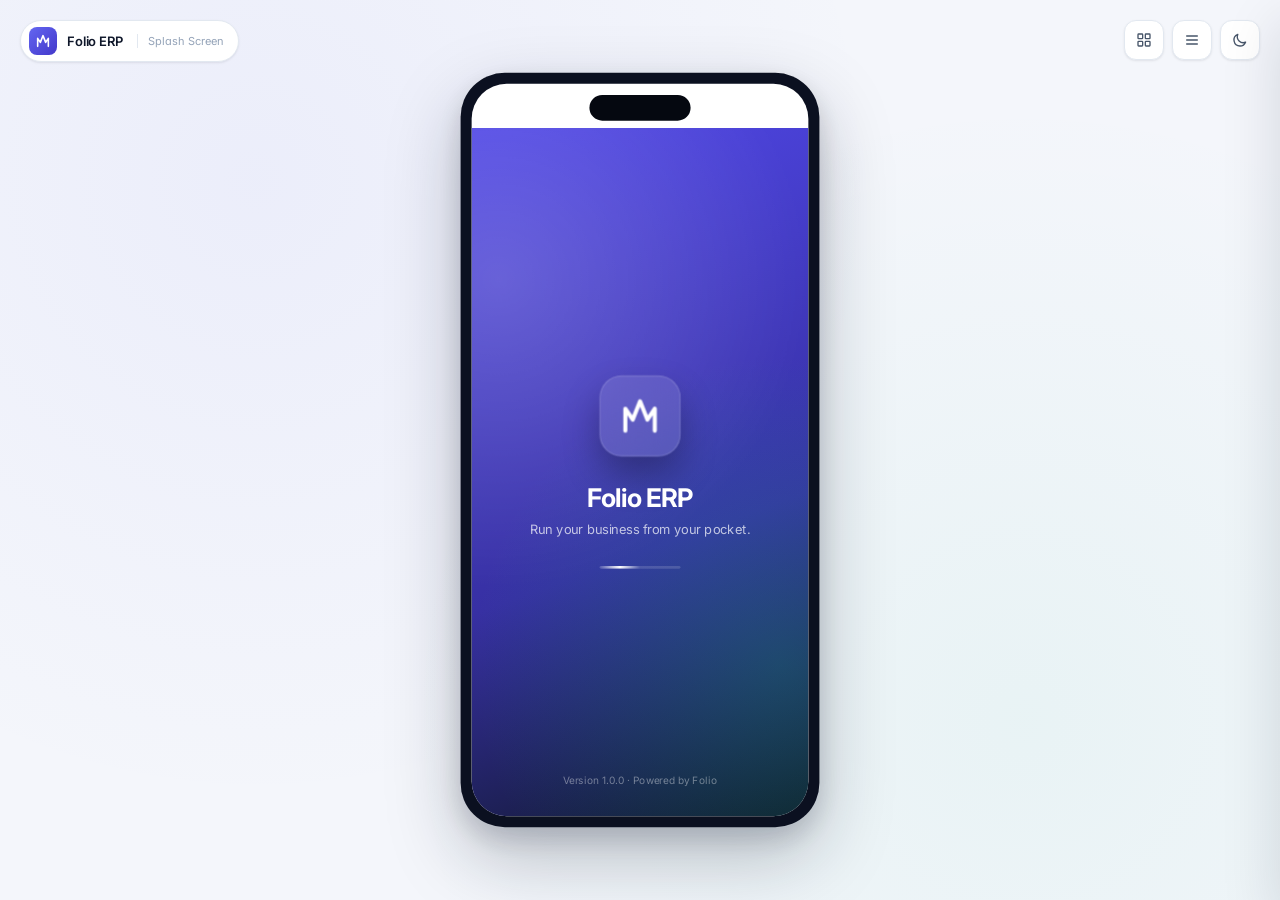
==== commit 94be8224: "refactor(prototype): make prototype feel like the real app, not a designer tool Remove the Figma-sty" ====
--- a/prototype.html
+++ b/prototype.html
@@ -12,10 +12,77 @@
 </head>
 <body>
 
-<!-- SVG sprite host (populated from index.html on load) -->
-<div id="spriteHost" style="position:absolute;width:0;height:0;overflow:hidden" aria-hidden="true"></div>
-
-<!-- Toolbar -->
+<!-- Reusable SVG sprite -->
+<svg width="0" height="0" style="position:absolute" aria-hidden="true">
+  <defs>
+    <symbol id="i-home" viewBox="0 0 24 24" fill="none" stroke="currentColor" stroke-width="2" stroke-linecap="round" stroke-linejoin="round"><path d="M3 12l9-9 9 9"/><path d="M5 10v10h14V10"/></symbol>
+    <symbol id="i-bag" viewBox="0 0 24 24" fill="none" stroke="currentColor" stroke-width="2" stroke-linecap="round" stroke-linejoin="round"><path d="M6 7h12l-1 13H7L6 7z"/><path d="M9 7V5a3 3 0 0 1 6 0v2"/></symbol>
+    <symbol id="i-users" viewBox="0 0 24 24" fill="none" stroke="currentColor" stroke-width="2" stroke-linecap="round" stroke-linejoin="round"><circle cx="9" cy="8" r="3"/><path d="M3 20a6 6 0 0 1 12 0"/><circle cx="17" cy="9" r="2.5"/><path d="M15 20a4 4 0 0 1 6-3"/></symbol>
+    <symbol id="i-chart" viewBox="0 0 24 24" fill="none" stroke="currentColor" stroke-width="2" stroke-linecap="round" stroke-linejoin="round"><path d="M4 20V10"/><path d="M10 20V4"/><path d="M16 20v-7"/><path d="M22 20H2"/></symbol>
+    <symbol id="i-settings" viewBox="0 0 24 24" fill="none" stroke="currentColor" stroke-width="2" stroke-linecap="round" stroke-linejoin="round"><circle cx="12" cy="12" r="3"/><path d="M19.4 15a1.7 1.7 0 0 0 .3 1.9l.1.1a2 2 0 1 1-2.8 2.8l-.1-.1a1.7 1.7 0 0 0-1.9-.3 1.7 1.7 0 0 0-1 1.5V21a2 2 0 1 1-4 0v-.1a1.7 1.7 0 0 0-1.1-1.5 1.7 1.7 0 0 0-1.9.3l-.1.1a2 2 0 1 1-2.8-2.8l.1-.1a1.7 1.7 0 0 0 .3-1.9 1.7 1.7 0 0 0-1.5-1H3a2 2 0 1 1 0-4h.1A1.7 1.7 0 0 0 4.6 9a1.7 1.7 0 0 0-.3-1.9l-.1-.1a2 2 0 1 1 2.8-2.8l.1.1a1.7 1.7 0 0 0 1.9.3H9a1.7 1.7 0 0 0 1-1.5V3a2 2 0 1 1 4 0v.1a1.7 1.7 0 0 0 1 1.5 1.7 1.7 0 0 0 1.9-.3l.1-.1a2 2 0 1 1 2.8 2.8l-.1.1a1.7 1.7 0 0 0-.3 1.9V9a1.7 1.7 0 0 0 1.5 1H21a2 2 0 1 1 0 4h-.1a1.7 1.7 0 0 0-1.5 1z"/></symbol>
+    <symbol id="i-bell" viewBox="0 0 24 24" fill="none" stroke="currentColor" stroke-width="2" stroke-linecap="round" stroke-linejoin="round"><path d="M6 8a6 6 0 1 1 12 0c0 7 3 9 3 9H3s3-2 3-9"/><path d="M10 21a2 2 0 0 0 4 0"/></symbol>
+    <symbol id="i-search" viewBox="0 0 24 24" fill="none" stroke="currentColor" stroke-width="2" stroke-linecap="round" stroke-linejoin="round"><circle cx="11" cy="11" r="7"/><path d="m20 20-3.5-3.5"/></symbol>
+    <symbol id="i-plus" viewBox="0 0 24 24" fill="none" stroke="currentColor" stroke-width="2.5" stroke-linecap="round" stroke-linejoin="round"><path d="M12 5v14M5 12h14"/></symbol>
+    <symbol id="i-menu" viewBox="0 0 24 24" fill="none" stroke="currentColor" stroke-width="2" stroke-linecap="round"><path d="M4 7h16M4 12h16M4 17h10"/></symbol>
+    <symbol id="i-arrow-left" viewBox="0 0 24 24" fill="none" stroke="currentColor" stroke-width="2" stroke-linecap="round" stroke-linejoin="round"><path d="M19 12H5"/><path d="m12 19-7-7 7-7"/></symbol>
+    <symbol id="i-arrow-right" viewBox="0 0 24 24" fill="none" stroke="currentColor" stroke-width="2" stroke-linecap="round" stroke-linejoin="round"><path d="M5 12h14"/><path d="m12 5 7 7-7 7"/></symbol>
+    <symbol id="i-chevron-right" viewBox="0 0 24 24" fill="none" stroke="currentColor" stroke-width="2" stroke-linecap="round" stroke-linejoin="round"><path d="m9 18 6-6-6-6"/></symbol>
+    <symbol id="i-check" viewBox="0 0 24 24" fill="none" stroke="currentColor" stroke-width="2.5" stroke-linecap="round" stroke-linejoin="round"><path d="M20 6 9 17l-5-5"/></symbol>
+    <symbol id="i-up" viewBox="0 0 24 24" fill="none" stroke="currentColor" stroke-width="2" stroke-linecap="round" stroke-linejoin="round"><path d="m6 15 6-6 6 6"/></symbol>
+    <symbol id="i-down" viewBox="0 0 24 24" fill="none" stroke="currentColor" stroke-width="2" stroke-linecap="round" stroke-linejoin="round"><path d="m6 9 6 6 6-6"/></symbol>
+    <symbol id="i-doc" viewBox="0 0 24 24" fill="none" stroke="currentColor" stroke-width="2" stroke-linecap="round" stroke-linejoin="round"><path d="M14 3H6a2 2 0 0 0-2 2v14a2 2 0 0 0 2 2h12a2 2 0 0 0 2-2V9z"/><path d="M14 3v6h6"/><path d="M8 13h8M8 17h6"/></symbol>
+    <symbol id="i-file" viewBox="0 0 24 24" fill="none" stroke="currentColor" stroke-width="2" stroke-linecap="round" stroke-linejoin="round"><path d="M14 2H6a2 2 0 0 0-2 2v16a2 2 0 0 0 2 2h12a2 2 0 0 0 2-2V8z"/><path d="M14 2v6h6"/></symbol>
+    <symbol id="i-credit" viewBox="0 0 24 24" fill="none" stroke="currentColor" stroke-width="2" stroke-linecap="round" stroke-linejoin="round"><rect x="2" y="6" width="20" height="14" rx="2"/><path d="M2 11h20"/></symbol>
+    <symbol id="i-wallet" viewBox="0 0 24 24" fill="none" stroke="currentColor" stroke-width="2" stroke-linecap="round" stroke-linejoin="round"><path d="M3 7v10a2 2 0 0 0 2 2h14a2 2 0 0 0 2-2v-6H6a2 2 0 0 1 0-4h15V7a2 2 0 0 0-2-2H5a2 2 0 0 0-2 2z"/><circle cx="16" cy="13" r="1"/></symbol>
+    <symbol id="i-box" viewBox="0 0 24 24" fill="none" stroke="currentColor" stroke-width="2" stroke-linecap="round" stroke-linejoin="round"><path d="m12 3 9 4.5v9L12 21l-9-4.5v-9z"/><path d="M3 7.5 12 12l9-4.5"/><path d="M12 12v9"/></symbol>
+    <symbol id="i-truck" viewBox="0 0 24 24" fill="none" stroke="currentColor" stroke-width="2" stroke-linecap="round" stroke-linejoin="round"><path d="M3 17V7a1 1 0 0 1 1-1h11v11"/><path d="M15 11h5l2 3v3h-7"/><circle cx="7" cy="18" r="2"/><circle cx="17" cy="18" r="2"/></symbol>
+    <symbol id="i-phone" viewBox="0 0 24 24" fill="none" stroke="currentColor" stroke-width="2" stroke-linecap="round" stroke-linejoin="round"><path d="M22 16.9v3a2 2 0 0 1-2.2 2 19.8 19.8 0 0 1-8.6-3.1 19.5 19.5 0 0 1-6-6A19.8 19.8 0 0 1 2.1 4.2 2 2 0 0 1 4.1 2h3a2 2 0 0 1 2 1.7c.1.9.3 1.8.6 2.6a2 2 0 0 1-.5 2.1L8 9.6a16 16 0 0 0 6 6l1.2-1.2a2 2 0 0 1 2.1-.5c.8.3 1.7.5 2.6.6a2 2 0 0 1 1.7 2.1z"/></symbol>
+    <symbol id="i-mail" viewBox="0 0 24 24" fill="none" stroke="currentColor" stroke-width="2" stroke-linecap="round" stroke-linejoin="round"><rect x="3" y="5" width="18" height="14" rx="2"/><path d="m3 7 9 6 9-6"/></symbol>
+    <symbol id="i-msg" viewBox="0 0 24 24" fill="none" stroke="currentColor" stroke-width="2" stroke-linecap="round" stroke-linejoin="round"><path d="M21 11.5a8.4 8.4 0 0 1-8.5 8.5 8.6 8.6 0 0 1-3.7-.8L3 21l1.8-5.4A8.5 8.5 0 1 1 21 11.5z"/></symbol>
+    <symbol id="i-eye" viewBox="0 0 24 24" fill="none" stroke="currentColor" stroke-width="2" stroke-linecap="round" stroke-linejoin="round"><path d="M2 12s3.5-7 10-7 10 7 10 7-3.5 7-10 7S2 12 2 12z"/><circle cx="12" cy="12" r="3"/></symbol>
+    <symbol id="i-eye-off" viewBox="0 0 24 24" fill="none" stroke="currentColor" stroke-width="2" stroke-linecap="round" stroke-linejoin="round"><path d="M17.94 17.94A10.05 10.05 0 0 1 12 19c-7 0-10-7-10-7a18 18 0 0 1 5.1-5.94"/><path d="M9.9 5a10 10 0 0 1 12.1 7 17.3 17.3 0 0 1-2.2 3.1"/><path d="M1 1l22 22"/></symbol>
+    <symbol id="i-share" viewBox="0 0 24 24" fill="none" stroke="currentColor" stroke-width="2" stroke-linecap="round" stroke-linejoin="round"><circle cx="18" cy="5" r="3"/><circle cx="6" cy="12" r="3"/><circle cx="18" cy="19" r="3"/><path d="m8.6 13.5 6.8 4M15.4 6.5l-6.8 4"/></symbol>
+    <symbol id="i-download" viewBox="0 0 24 24" fill="none" stroke="currentColor" stroke-width="2" stroke-linecap="round" stroke-linejoin="round"><path d="M21 15v4a2 2 0 0 1-2 2H5a2 2 0 0 1-2-2v-4"/><path d="M7 10l5 5 5-5"/><path d="M12 15V3"/></symbol>
+    <symbol id="i-filter" viewBox="0 0 24 24" fill="none" stroke="currentColor" stroke-width="2" stroke-linecap="round" stroke-linejoin="round"><path d="M3 6h18M6 12h12M10 18h4"/></symbol>
+    <symbol id="i-sort" viewBox="0 0 24 24" fill="none" stroke="currentColor" stroke-width="2" stroke-linecap="round" stroke-linejoin="round"><path d="M11 5h10M11 9h7M11 13h4"/><path d="M3 17l3 3 3-3M6 20V4"/></symbol>
+    <symbol id="i-calendar" viewBox="0 0 24 24" fill="none" stroke="currentColor" stroke-width="2" stroke-linecap="round" stroke-linejoin="round"><rect x="3" y="5" width="18" height="16" rx="2"/><path d="M16 3v4M8 3v4M3 11h18"/></symbol>
+    <symbol id="i-trend-up" viewBox="0 0 24 24" fill="none" stroke="currentColor" stroke-width="2" stroke-linecap="round" stroke-linejoin="round"><path d="m3 17 6-6 4 4 8-8"/><path d="M14 7h7v7"/></symbol>
+    <symbol id="i-trend-down" viewBox="0 0 24 24" fill="none" stroke="currentColor" stroke-width="2" stroke-linecap="round" stroke-linejoin="round"><path d="m3 7 6 6 4-4 8 8"/><path d="M14 17h7v-7"/></symbol>
+    <symbol id="i-warn" viewBox="0 0 24 24" fill="none" stroke="currentColor" stroke-width="2" stroke-linecap="round" stroke-linejoin="round"><path d="M10.3 3.7 1.8 18a2 2 0 0 0 1.7 3h17a2 2 0 0 0 1.7-3L13.7 3.7a2 2 0 0 0-3.4 0z"/><path d="M12 9v4M12 17h.01"/></symbol>
+    <symbol id="i-shield" viewBox="0 0 24 24" fill="none" stroke="currentColor" stroke-width="2" stroke-linecap="round" stroke-linejoin="round"><path d="M12 2 4 5v7c0 5 3.4 9.4 8 10 4.6-.6 8-5 8-10V5z"/></symbol>
+    <symbol id="i-globe" viewBox="0 0 24 24" fill="none" stroke="currentColor" stroke-width="2" stroke-linecap="round" stroke-linejoin="round"><circle cx="12" cy="12" r="10"/><path d="M2 12h20M12 2a15 15 0 0 1 0 20 15 15 0 0 1 0-20z"/></symbol>
+    <symbol id="i-finger" viewBox="0 0 24 24" fill="none" stroke="currentColor" stroke-width="2" stroke-linecap="round" stroke-linejoin="round"><path d="M12 11v2a8 8 0 0 1-2 5.3"/><path d="M16 11a4 4 0 1 0-8 0v2c0 1.3-.3 2.5-1 3.5"/><path d="M20 11a8 8 0 0 0-16 0v2"/><path d="M12 11v3a12 12 0 0 1-1.5 5.5"/></symbol>
+    <symbol id="i-logout" viewBox="0 0 24 24" fill="none" stroke="currentColor" stroke-width="2" stroke-linecap="round" stroke-linejoin="round"><path d="M9 21H5a2 2 0 0 1-2-2V5a2 2 0 0 1 2-2h4"/><path d="m16 17 5-5-5-5"/><path d="M21 12H9"/></symbol>
+    <symbol id="i-edit" viewBox="0 0 24 24" fill="none" stroke="currentColor" stroke-width="2" stroke-linecap="round" stroke-linejoin="round"><path d="M11 4H4a2 2 0 0 0-2 2v14a2 2 0 0 0 2 2h14a2 2 0 0 0 2-2v-7"/><path d="M18.5 2.5a2.1 2.1 0 0 1 3 3L12 15l-4 1 1-4z"/></symbol>
+    <symbol id="i-trash" viewBox="0 0 24 24" fill="none" stroke="currentColor" stroke-width="2" stroke-linecap="round" stroke-linejoin="round"><path d="M3 6h18M8 6V4a2 2 0 0 1 2-2h4a2 2 0 0 1 2 2v2M19 6l-1 14a2 2 0 0 1-2 2H8a2 2 0 0 1-2-2L5 6"/></symbol>
+    <symbol id="i-wifi-off" viewBox="0 0 24 24" fill="none" stroke="currentColor" stroke-width="2" stroke-linecap="round" stroke-linejoin="round"><path d="M1 1l22 22"/><path d="M16.7 16.7A6 6 0 0 0 12 15c-1.7 0-3.2.6-4.4 1.7"/><path d="M5 12.6a10 10 0 0 1 4.5-2.4M19 12.6a10 10 0 0 0-3-2.1"/><path d="M2 8.8a14 14 0 0 1 4.7-2.7M22 8.8a14 14 0 0 0-9.8-3.7"/><path d="M12 20h.01"/></symbol>
+    <symbol id="i-server" viewBox="0 0 24 24" fill="none" stroke="currentColor" stroke-width="2" stroke-linecap="round" stroke-linejoin="round"><rect x="3" y="3" width="18" height="7" rx="2"/><rect x="3" y="14" width="18" height="7" rx="2"/><path d="M7 7h.01M7 17.5h.01"/></symbol>
+    <symbol id="i-lock" viewBox="0 0 24 24" fill="none" stroke="currentColor" stroke-width="2" stroke-linecap="round" stroke-linejoin="round"><rect x="4" y="11" width="16" height="10" rx="2"/><path d="M8 11V7a4 4 0 0 1 8 0v4"/></symbol>
+    <symbol id="i-receipt" viewBox="0 0 24 24" fill="none" stroke="currentColor" stroke-width="2" stroke-linecap="round" stroke-linejoin="round"><path d="M4 3v18l3-2 3 2 2-2 3 2 3-2 2 2V3l-2 2-3-2-3 2-2-2-3 2-3-2z"/><path d="M8 8h8M8 12h8M8 16h5"/></symbol>
+    <symbol id="i-cash" viewBox="0 0 24 24" fill="none" stroke="currentColor" stroke-width="2" stroke-linecap="round" stroke-linejoin="round"><rect x="2" y="6" width="20" height="12" rx="2"/><circle cx="12" cy="12" r="2.5"/><path d="M6 12h.01M18 12h.01"/></symbol>
+    <symbol id="i-pie" viewBox="0 0 24 24" fill="none" stroke="currentColor" stroke-width="2" stroke-linecap="round" stroke-linejoin="round"><path d="M21.2 15A10 10 0 1 1 9 2.8"/><path d="M22 12A10 10 0 0 0 12 2v10z"/></symbol>
+    <symbol id="i-tag" viewBox="0 0 24 24" fill="none" stroke="currentColor" stroke-width="2" stroke-linecap="round" stroke-linejoin="round"><path d="m20.6 13.4-8 8a2 2 0 0 1-2.9 0L2 13.7V3h10.7l7.9 7.8a2 2 0 0 1 0 2.6z"/><circle cx="7.5" cy="7.5" r="1.5"/></symbol>
+    <symbol id="i-zap" viewBox="0 0 24 24" fill="none" stroke="currentColor" stroke-width="2" stroke-linecap="round" stroke-linejoin="round"><path d="M13 2 3 14h7l-1 8 10-12h-7l1-8z"/></symbol>
+    <symbol id="i-target" viewBox="0 0 24 24" fill="none" stroke="currentColor" stroke-width="2" stroke-linecap="round" stroke-linejoin="round"><circle cx="12" cy="12" r="10"/><circle cx="12" cy="12" r="6"/><circle cx="12" cy="12" r="2"/></symbol>
+    <symbol id="i-star" viewBox="0 0 24 24" fill="currentColor"><path d="m12 2 3 7 7 .6-5.3 4.7 1.6 7-6.3-3.8L5.6 21l1.6-7L2 9.6 9 9z"/></symbol>
+    <symbol id="i-x" viewBox="0 0 24 24" fill="none" stroke="currentColor" stroke-width="2" stroke-linecap="round" stroke-linejoin="round"><path d="M18 6 6 18M6 6l12 12"/></symbol>
+    <symbol id="i-more" viewBox="0 0 24 24" fill="none" stroke="currentColor" stroke-width="2" stroke-linecap="round"><circle cx="12" cy="5" r="1.5"/><circle cx="12" cy="12" r="1.5"/><circle cx="12" cy="19" r="1.5"/></symbol>
+    <symbol id="i-pdf" viewBox="0 0 24 24" fill="none" stroke="currentColor" stroke-width="2" stroke-linecap="round" stroke-linejoin="round"><path d="M14 2H6a2 2 0 0 0-2 2v16a2 2 0 0 0 2 2h12a2 2 0 0 0 2-2V8z"/><path d="M14 2v6h6"/><path d="M9 14h6M9 17h4"/></symbol>
+    <symbol id="i-id" viewBox="0 0 24 24" fill="none" stroke="currentColor" stroke-width="2" stroke-linecap="round" stroke-linejoin="round"><rect x="2" y="5" width="20" height="14" rx="2"/><circle cx="9" cy="12" r="2.5"/><path d="M14 10h5M14 14h3M5 17a4 4 0 0 1 8 0"/></symbol>
+    <symbol id="i-building" viewBox="0 0 24 24" fill="none" stroke="currentColor" stroke-width="2" stroke-linecap="round" stroke-linejoin="round"><rect x="4" y="2" width="16" height="20" rx="1"/><path d="M9 22v-4h6v4M8 6h.01M8 10h.01M8 14h.01M12 6h.01M12 10h.01M12 14h.01M16 6h.01M16 10h.01M16 14h.01"/></symbol>
+    <symbol id="i-headset" viewBox="0 0 24 24" fill="none" stroke="currentColor" stroke-width="2" stroke-linecap="round" stroke-linejoin="round"><path d="M3 18v-6a9 9 0 0 1 18 0v6"/><path d="M21 19a2 2 0 0 1-2 2h-1v-6h3zM3 19a2 2 0 0 0 2 2h1v-6H3z"/></symbol>
+    <symbol id="i-paint" viewBox="0 0 24 24" fill="none" stroke="currentColor" stroke-width="2" stroke-linecap="round" stroke-linejoin="round"><circle cx="13.5" cy="6.5" r=".5" fill="currentColor"/><circle cx="17.5" cy="10.5" r=".5" fill="currentColor"/><circle cx="8.5" cy="7.5" r=".5" fill="currentColor"/><circle cx="6.5" cy="12.5" r=".5" fill="currentColor"/><path d="M12 2a10 10 0 0 0 0 20 2 2 0 0 0 2-2 2 2 0 0 0-.4-1.2 2 2 0 0 1 1.6-3.2H17a5 5 0 0 0 5-5 9 9 0 0 0-10-9z"/></symbol>
+    <symbol id="i-key" viewBox="0 0 24 24" fill="none" stroke="currentColor" stroke-width="2" stroke-linecap="round" stroke-linejoin="round"><circle cx="7" cy="15" r="4"/><path d="m10 12 11-11M16 7l2 2M19 4l2 2"/></symbol>
+    <symbol id="i-mappin" viewBox="0 0 24 24" fill="none" stroke="currentColor" stroke-width="2" stroke-linecap="round" stroke-linejoin="round"><path d="M20 10c0 6-8 12-8 12s-8-6-8-12a8 8 0 0 1 16 0z"/><circle cx="12" cy="10" r="3"/></symbol>
+    <symbol id="i-note" viewBox="0 0 24 24" fill="none" stroke="currentColor" stroke-width="2" stroke-linecap="round" stroke-linejoin="round"><path d="M14 2H6a2 2 0 0 0-2 2v16a2 2 0 0 0 2 2h12a2 2 0 0 0 2-2v-9z"/><path d="M14 2v6h6M9 13h6M9 17h4"/></symbol>
+    <symbol id="i-refresh" viewBox="0 0 24 24" fill="none" stroke="currentColor" stroke-width="2" stroke-linecap="round" stroke-linejoin="round"><path d="M23 4v6h-6"/><path d="M1 20v-6h6"/><path d="M3.5 9a9 9 0 0 1 14.8-3.4L23 10M1 14l4.7 4.4A9 9 0 0 0 20.5 15"/></symbol>
+    <symbol id="i-google" viewBox="0 0 24 24"><path fill="#4285F4" d="M21.4 12.2c0-.7 0-1.4-.2-2.1H12v4h5.3a4.6 4.6 0 0 1-2 3v2.5h3.2c1.9-1.7 3-4.3 3-7.4z"/><path fill="#34A853" d="M12 21.5c2.7 0 5-.9 6.6-2.4l-3.2-2.5c-.9.6-2 1-3.4 1a5.9 5.9 0 0 1-5.5-4.1H3.2v2.6A10 10 0 0 0 12 21.5z"/><path fill="#FBBC04" d="M6.5 13.5a6 6 0 0 1 0-3.8V7H3.2a10 10 0 0 0 0 9z"/><path fill="#EA4335" d="M12 6.6c1.5 0 2.8.5 3.9 1.5l2.9-2.9A10 10 0 0 0 3.2 7l3.3 2.6A6 6 0 0 1 12 6.6z"/></symbol>
+    <symbol id="i-apple" viewBox="0 0 24 24" fill="currentColor"><path d="M17.05 12.04c-.03-3.18 2.6-4.7 2.71-4.78a5.79 5.79 0 0 0-4.56-2.46c-1.93-.2-3.77 1.13-4.75 1.13-1 0-2.5-1.1-4.1-1.07A6.07 6.07 0 0 0 1.2 8a17.5 17.5 0 0 0 2.16 8.66c1.05 1.62 2.31 3.42 3.96 3.36 1.6-.07 2.2-1.03 4.13-1.03 1.93 0 2.47 1.03 4.16 1 1.71-.04 2.79-1.66 3.83-3.29a14.6 14.6 0 0 0 1.74-3.55 5.55 5.55 0 0 1-3.13-5.11zM14.4 3.94a5.43 5.43 0 0 0 1.25-3.94 5.66 5.66 0 0 0-3.62 1.87 5.16 5.16 0 0 0-1.28 3.85c1.4.11 2.83-.71 3.65-1.78z"/></symbol>
+    <symbol id="i-fb" viewBox="0 0 24 24" fill="#1877F2"><path d="M24 12.07A12 12 0 1 0 10.13 24v-8.43H7.1v-3.5h3.04V9.41c0-3.01 1.79-4.67 4.53-4.67 1.31 0 2.69.23 2.69.23v2.96h-1.52c-1.49 0-1.96.93-1.96 1.88v2.26h3.33l-.53 3.5h-2.8V24A12 12 0 0 0 24 12.07z"/></symbol>
+  </defs>
+</svg>
+
+<!-- =================================================== TOOLBAR =================================================== -->
 <header class="toolbar">
   <div class="toolbar-brand">
     <div class="logo-mark">
@@ -45,106 +112,1943 @@
   </div>
 </header>
 
-<!-- Main shell -->
-<div class="proto-shell">
-
-  <!-- ===== Left rail: flow map ===== -->
-  <aside class="flow-rail" id="flowRail">
-    <h2>App Flow</h2>
-  </aside>
-
-  <!-- ===== Stage: phone ===== -->
-  <section class="stage">
-
-    <!-- Stage top chip -->
-    <div class="stage-top">
-      <span class="name" id="stageName">Loading…</span>
-      <span class="idx" id="stageIdx">— / —</span>
-      <div class="controls">
-        <button class="ctl" id="backBtn" title="Back (Esc)" aria-label="Back">
-          <svg width="14" height="14" viewBox="0 0 24 24" fill="none" stroke="currentColor" stroke-width="2" stroke-linecap="round" stroke-linejoin="round"><path d="M19 12H5"/><path d="m12 19-7-7 7-7"/></svg>
-        </button>
-        <button class="ctl" id="restartBtn" title="Restart (R)" aria-label="Restart">
-          <svg width="14" height="14" viewBox="0 0 24 24" fill="none" stroke="currentColor" stroke-width="2" stroke-linecap="round" stroke-linejoin="round"><path d="M23 4v6h-6"/><path d="M3.5 9a9 9 0 0 1 14.8-3.4L23 10"/><path d="M1 20v-6h6"/><path d="M1 14l4.7 4.4A9 9 0 0 0 20.5 15"/></svg>
-        </button>
-      </div>
-    </div>
-
-    <!-- Phone device -->
-    <div class="proto-device">
-      <div class="proto-screen" id="phoneScreen">
-        <!-- Screen content swapped in by prototype.js -->
-      </div>
-    </div>
-
-    <!-- Stage bottom hint -->
-    <div class="stage-bottom">
-      <div class="tip">
-        Tap any <span style="display:inline-block;width:8px;height:8px;border-radius:50%;background:var(--brand-500);margin:0 4px;box-shadow:0 0 0 3px rgba(99,102,241,0.25)"></span> dot · or use
-        <span class="kbd">←</span><span class="kbd">→</span> arrows
-      </div>
-    </div>
-
-    <!-- Loader -->
-    <div class="proto-loader" id="loader">
-      <div class="ring"></div>
-      <div class="txt" id="loaderTxt">Loading interactive prototype…</div>
-    </div>
-  </section>
-
-  <!-- ===== Right rail: info & actions ===== -->
-  <aside class="info-rail">
-
-    <!-- Current screen card -->
-    <div class="info-card">
-      <div class="info-eyebrow" id="infoEyebrow">Step 01 · Auth</div>
-      <div class="info-title" id="infoTitle">Splash Screen</div>
-      <div class="info-desc" id="infoDesc">Brand reveal with subtle gradient & loader</div>
-    </div>
-
-    <!-- Available actions -->
-    <div>
-      <div class="info-eyebrow" style="margin-bottom:8px">Available Actions</div>
-      <div class="info-actions" id="infoActions">
-        <!-- Populated by JS -->
-      </div>
-    </div>
-
-    <!-- Guided tour -->
-    <div class="tour-card">
-      <div class="lbl">Auto-play demo</div>
-      <div class="t">Guided Tour</div>
-      <div class="s">Walks through the full app flow in ~60 seconds. Perfect for a client demo.</div>
-      <button class="btn-tour" id="tourBtn">
-        <svg width="12" height="12" viewBox="0 0 24 24" fill="currentColor"><polygon points="6 4 20 12 6 20 6 4"/></svg>
-        <span id="tourBtnLabel">Start guided tour</span>
-      </button>
-    </div>
-
-    <!-- Prev/Next -->
-    <div class="nav-buttons">
-      <button id="prevBtn">
-        <svg width="14" height="14" viewBox="0 0 24 24" fill="none" stroke="currentColor" stroke-width="2" stroke-linecap="round" stroke-linejoin="round"><path d="m15 18-6-6 6-6"/></svg>
-        Prev
-      </button>
-      <button id="nextBtn">
-        Next
-        <svg width="14" height="14" viewBox="0 0 24 24" fill="none" stroke="currentColor" stroke-width="2" stroke-linecap="round" stroke-linejoin="round"><path d="m9 18 6-6-6-6"/></svg>
-      </button>
-    </div>
-
-    <!-- Keyboard hint -->
-    <div style="font-size:11px;color:var(--text-tertiary);line-height:1.6;padding:4px 4px 12px">
-      <strong style="color:var(--text-secondary)">Keyboard:</strong>
-      <span class="kbd">←</span> <span class="kbd">→</span> navigate ·
-      <span class="kbd">Esc</span> back ·
-      <span class="kbd">R</span> restart ·
-      <span class="kbd">Space</span> tour
-    </div>
-
-  </aside>
-
+<!-- =================================================== APP CANVAS =================================================== -->
+
+<!-- Top-left app indicator -->
+<div class="app-indicator">
+  <div class="mark">
+    <svg width="16" height="16" viewBox="0 0 24 24" fill="none" stroke="currentColor" stroke-width="2.4" stroke-linecap="round" stroke-linejoin="round"><path d="M4 20V8l4 6 4-10 4 10 4-6v12"/></svg>
+  </div>
+  <div>
+    <div class="name">Folio ERP</div>
+  </div>
+  <div class="screen" id="indicatorScreen">Loading…</div>
 </div>
+
+<!-- Top-right floating controls -->
+<div class="float-controls">
+  <a href="index.html" class="ctl" title="Design Board" aria-label="Design Board">
+    <svg width="16" height="16" viewBox="0 0 24 24" fill="none" stroke="currentColor" stroke-width="2" stroke-linecap="round" stroke-linejoin="round"><rect x="3" y="3" width="7" height="7" rx="1"/><rect x="14" y="3" width="7" height="7" rx="1"/><rect x="3" y="14" width="7" height="7" rx="1"/><rect x="14" y="14" width="7" height="7" rx="1"/></svg>
+  </a>
+  <button class="ctl" id="screensBtn" title="All screens (S)" aria-label="All screens">
+    <svg width="16" height="16" viewBox="0 0 24 24" fill="none" stroke="currentColor" stroke-width="2" stroke-linecap="round" stroke-linejoin="round"><path d="M4 6h16M4 12h16M4 18h16"/></svg>
+  </button>
+  <button class="ctl" id="themeBtn" title="Toggle theme" aria-label="Toggle theme">
+    <svg id="themeIcon" width="16" height="16" viewBox="0 0 24 24" fill="none" stroke="currentColor"><path stroke-linecap="round" stroke-linejoin="round" stroke-width="2" d="M20.354 15.354A9 9 0 018.646 3.646 9.003 9.003 0 0012 21a9.003 9.003 0 008.354-5.646z"/></svg>
+  </button>
+</div>
+
+<!-- The app: a centered phone showing one screen at a time -->
+<div class="app-canvas">
+  <div class="phone-frame">
+    <div class="phone-screen" id="phoneScreen"></div>
+  </div>
+</div>
+
+<!-- Toast that briefly shows the current screen name on navigation -->
+<div class="toast" id="toast"></div>
+
+<!-- Slide-in drawer: jump to any screen (for QA-style feature checking) -->
+<div class="screens-drawer-overlay" id="screensDrawerOverlay"></div>
+<aside class="screens-drawer" id="screensDrawer">
+  <div class="head">
+    <h2>All Screens</h2>
+    <button class="close" id="drawerClose" aria-label="Close">
+      <svg width="14" height="14" viewBox="0 0 24 24" fill="none" stroke="currentColor" stroke-width="2" stroke-linecap="round" stroke-linejoin="round"><path d="M18 6 6 18M6 6l12 12"/></svg>
+    </button>
+  </div>
+  <div class="list" id="screensList"></div>
+</aside>
+
+<!-- =================================================== HIDDEN SOURCE: 26 SCREENS =================================================== -->
+<!-- The original design-board markup is kept below but hidden. prototype.js reads each .device-screen from this DOM and renders one at a time inside #phoneScreen. This means the prototype works locally (file://) and online without any fetch() calls. -->
+<div id="screensSource" style="display:none" aria-hidden="true">
+
+<!-- =================================================== PAGE =================================================== -->
+<main class="page">
+  <div class="page-header">
+    <div class="eyebrow">UI / UX · Mobile First · For Client Approval</div>
+    <h2>A premium, minimal ERP your team actually wants to use.</h2>
+    <p>This board presents the complete mobile app flow for Folio ERP — built mobile-first, with a scalable design system, business-grade clarity, and full dark mode. Each frame below is a production-ready blueprint for the upcoming Flutter implementation.</p>
+  </div>
+
+  <!-- ========== SECTION 1: ONBOARDING & AUTH ========== -->
+  <div class="section-title">
+    <h3>01 · Onboarding & Authentication</h3>
+    <span>Splash · Onboarding · Login · OTP · Biometric</span>
+  </div>
+
+  <div class="device-grid">
+
+    <!-- Screen 1: Splash -->
+    <div class="device-wrap" id="screen-1">
+      <div class="device">
+        <div class="device-screen">
+          <div class="notch"></div>
+          <div class="statusbar" style="color:#fff">
+            <span>9:41</span>
+            <div class="icons">
+              <svg width="16" height="12" viewBox="0 0 16 12" fill="currentColor"><rect x="0" y="6" width="3" height="6" rx="1"/><rect x="4" y="4" width="3" height="8" rx="1"/><rect x="8" y="2" width="3" height="10" rx="1"/><rect x="12" y="0" width="3" height="12" rx="1"/></svg>
+              <svg width="16" height="12" viewBox="0 0 16 12" fill="none" stroke="currentColor" stroke-width="1.5"><path d="M1 4c4-3 10-3 14 0M3 6.5c3-2 7-2 10 0M5 9c2-1 4-1 6 0"/></svg>
+              <svg width="22" height="12" viewBox="0 0 22 12" fill="none" stroke="currentColor" stroke-width="1.2"><rect x="1" y="1" width="18" height="10" rx="2"/><rect x="3" y="3" width="14" height="6" rx="1" fill="currentColor"/><path d="M20 4v4"/></svg>
+            </div>
+          </div>
+
+          <div class="splash">
+            <div class="splash-logo">
+              <svg width="48" height="48" viewBox="0 0 24 24" fill="none" stroke="currentColor" stroke-width="2.2" stroke-linecap="round" stroke-linejoin="round">
+                <path d="M4 20V8l4 6 4-10 4 10 4-6v12"/>
+              </svg>
+            </div>
+            <h1>Folio ERP</h1>
+            <p>Run your business from your pocket.</p>
+            <div class="loader"></div>
+            <div class="splash-version">Version 1.0.0 · Powered by Folio</div>
+          </div>
+        </div>
+      </div>
+      <div class="device-caption">
+        <span class="num">01</span><span class="name">Splash Screen</span>
+        <span class="desc">Brand reveal with subtle gradient & loader</span>
+      </div>
+    </div>
+
+    <!-- Screen 2: Onboarding -->
+    <div class="device-wrap" id="screen-2">
+      <div class="device">
+        <div class="device-screen">
+          <div class="notch"></div>
+          <div class="statusbar"><span>9:41</span><div class="icons"><svg width="16" height="12" viewBox="0 0 16 12" fill="currentColor"><rect x="0" y="6" width="3" height="6" rx="1"/><rect x="4" y="4" width="3" height="8" rx="1"/><rect x="8" y="2" width="3" height="10" rx="1"/><rect x="12" y="0" width="3" height="12" rx="1"/></svg></div></div>
+
+          <div class="onb">
+            <button class="skip">Skip</button>
+            <div class="onb-illu">
+              <div class="illu-card tone-emerald">
+                <svg width="120" height="120" viewBox="0 0 120 120" fill="none">
+                  <rect x="20" y="28" width="68" height="76" rx="8" fill="#10b981" opacity=".15"/>
+                  <rect x="28" y="20" width="68" height="76" rx="8" fill="#fff" stroke="#10b981" stroke-width="2"/>
+                  <rect x="38" y="34" width="36" height="4" rx="2" fill="#10b981"/>
+                  <rect x="38" y="44" width="48" height="3" rx="1.5" fill="#a7f3d0"/>
+                  <rect x="38" y="52" width="48" height="3" rx="1.5" fill="#a7f3d0"/>
+                  <rect x="38" y="60" width="32" height="3" rx="1.5" fill="#a7f3d0"/>
+                  <circle cx="78" cy="78" r="14" fill="#10b981"/>
+                  <path d="m72 78 4 4 8-8" stroke="#fff" stroke-width="2.5" stroke-linecap="round" stroke-linejoin="round" fill="none"/>
+                </svg>
+              </div>
+            </div>
+            <h2>Smart Billing &amp; Invoicing</h2>
+            <p>Create branded invoices, send them via WhatsApp or email, and get paid faster — all in seconds.</p>
+            <div class="onb-dots"><i></i><i class="is-active"></i><i></i><i></i></div>
+            <button class="btn btn-primary btn-block btn-lg">Next <svg width="18" height="18"><use href="#i-arrow-right"/></svg></button>
+          </div>
+        </div>
+      </div>
+      <div class="device-caption">
+        <span class="num">02</span><span class="name">Onboarding</span>
+        <span class="desc">Feature highlights · 4 swipeable slides</span>
+      </div>
+    </div>
+
+    <!-- Screen 3: Login -->
+    <div class="device-wrap" id="screen-3">
+      <div class="device">
+        <div class="device-screen">
+          <div class="notch"></div>
+          <div class="statusbar"><span>9:41</span><div class="icons"><svg width="16" height="12" viewBox="0 0 16 12" fill="currentColor"><rect x="0" y="6" width="3" height="6" rx="1"/><rect x="4" y="4" width="3" height="8" rx="1"/><rect x="8" y="2" width="3" height="10" rx="1"/><rect x="12" y="0" width="3" height="12" rx="1"/></svg></div></div>
+
+          <div class="auth">
+            <div class="brand-row">
+              <div class="brand-mark"><svg width="20" height="20" viewBox="0 0 24 24" fill="none" stroke="currentColor" stroke-width="2.4" stroke-linecap="round"><path d="M4 20V8l4 6 4-10 4 10 4-6v12"/></svg></div>
+              <strong style="font-size:15px;letter-spacing:-0.01em">Folio</strong>
+            </div>
+            <h1>Welcome back 👋</h1>
+            <p class="subtitle">Sign in to manage your business in one place.</p>
+
+            <div class="auth-fields">
+              <div class="field">
+                <label>Email or phone</label>
+                <input class="input" value="rahul@acmetrading.com" />
+              </div>
+              <div class="field">
+                <label>Password</label>
+                <div style="position:relative">
+                  <input class="input" type="password" value="••••••••••" />
+                  <svg width="20" height="20" style="position:absolute;right:14px;top:14px;color:var(--text-tertiary)"><use href="#i-eye"/></svg>
+                </div>
+              </div>
+            </div>
+
+            <div class="auth-row">
+              <div class="check"><i><svg width="12" height="12" stroke="#fff"><use href="#i-check"/></svg></i> Remember this device</div>
+              <a class="link">Forgot password?</a>
+            </div>
+
+            <button class="btn btn-primary btn-block btn-lg">Sign in</button>
+
+            <div class="divider">or continue with</div>
+
+            <div class="social-row">
+              <button class="social-btn"><svg width="22" height="22"><use href="#i-google"/></svg></button>
+              <button class="social-btn"><svg width="22" height="22"><use href="#i-apple"/></svg></button>
+              <button class="social-btn"><svg width="22" height="22"><use href="#i-fb"/></svg></button>
+            </div>
+
+            <div class="bottom-link">New to Folio? <a class="link">Create an account</a></div>
+          </div>
+        </div>
+      </div>
+      <div class="device-caption">
+        <span class="num">03</span><span class="name">Login / Sign in</span>
+        <span class="desc">Email, social & biometric-ready</span>
+      </div>
+    </div>
+
+    <!-- Screen 4: OTP -->
+    <div class="device-wrap" id="screen-4">
+      <div class="device">
+        <div class="device-screen">
+          <div class="notch"></div>
+          <div class="statusbar"><span>9:41</span><div class="icons"><svg width="16" height="12" viewBox="0 0 16 12" fill="currentColor"><rect x="0" y="6" width="3" height="6" rx="1"/><rect x="4" y="4" width="3" height="8" rx="1"/><rect x="8" y="2" width="3" height="10" rx="1"/><rect x="12" y="0" width="3" height="12" rx="1"/></svg></div></div>
+
+          <div class="auth">
+            <button class="icon-btn" style="align-self:flex-start;margin-bottom:20px"><svg width="18" height="18"><use href="#i-arrow-left"/></svg></button>
+            <h1>Verify it's you</h1>
+            <p class="subtitle">We sent a 6-digit code to <strong style="color:var(--text-primary)">+91 98••• ••420</strong></p>
+
+            <div class="otp-boxes">
+              <div class="is-filled">5</div>
+              <div class="is-filled">8</div>
+              <div class="is-filled">2</div>
+              <div class="is-active">|</div>
+              <div></div>
+              <div></div>
+            </div>
+
+            <div style="display:flex;justify-content:space-between;align-items:center;margin-bottom:24px;font-size:13px;color:var(--text-secondary)">
+              <span>Didn't receive the code?</span>
+              <a class="link">Resend in 0:42</a>
+            </div>
+
+            <button class="btn btn-primary btn-block btn-lg">Continue</button>
+
+            <div class="biometric">
+              <div class="fp-circle"><svg width="32" height="32"><use href="#i-finger"/></svg></div>
+              <div style="font-size:13px;font-weight:500">Or use Face ID / Fingerprint</div>
+            </div>
+          </div>
+        </div>
+      </div>
+      <div class="device-caption">
+        <span class="num">04</span><span class="name">OTP Verification</span>
+        <span class="desc">Smart auto-fill · biometric fallback</span>
+      </div>
+    </div>
+
+  </div>
+
+  <!-- ========== SECTION 2: CORE APP ========== -->
+  <div class="section-title">
+    <h3>02 · Dashboard & Navigation</h3>
+    <span>Home · Drawer · Global Search · Notifications</span>
+  </div>
+
+  <div class="device-grid">
+
+    <!-- Screen 5: Dashboard -->
+    <div class="device-wrap" id="screen-5">
+      <div class="device">
+        <div class="device-screen">
+          <div class="notch"></div>
+          <div class="statusbar"><span>9:41</span><div class="icons"><svg width="16" height="12" viewBox="0 0 16 12" fill="currentColor"><rect x="0" y="6" width="3" height="6" rx="1"/><rect x="4" y="4" width="3" height="8" rx="1"/><rect x="8" y="2" width="3" height="10" rx="1"/><rect x="12" y="0" width="3" height="12" rx="1"/></svg></div></div>
+
+          <div class="screen-body">
+            <div class="app-header">
+              <div class="left">
+                <button class="icon-pill"><svg width="20" height="20"><use href="#i-menu"/></svg></button>
+                <div>
+                  <div class="greeting">Good morning,</div>
+                  <h1 style="font-size:15px">Rahul Mehta</h1>
+                </div>
+              </div>
+              <div class="right">
+                <button class="icon-pill"><svg width="18" height="18"><use href="#i-search"/></svg></button>
+                <button class="icon-pill"><svg width="18" height="18"><use href="#i-bell"/></svg><span class="badge-count">3</span></button>
+              </div>
+            </div>
+
+            <div class="balance-card">
+              <div class="label">Total Revenue · This Month</div>
+              <div class="amount">₹ 4,82,650</div>
+              <div class="delta"><svg width="12" height="12"><use href="#i-trend-up"/></svg> +12.4% vs last month</div>
+              <div class="row">
+                <div class="col"><div class="lbl">Received</div><div class="val">₹ 3,18,400</div></div>
+                <div class="col"><div class="lbl">Pending</div><div class="val">₹ 1,64,250</div></div>
+                <div class="col"><div class="lbl">Overdue</div><div class="val">₹ 42,800</div></div>
+              </div>
+            </div>
+
+            <div class="kpi-grid">
+              <div class="kpi">
+                <div class="top"><div class="icon-sq tone-emerald"><svg width="16" height="16"><use href="#i-receipt"/></svg></div><svg width="14" height="14" style="color:var(--text-tertiary)"><use href="#i-more"/></svg></div>
+                <div class="lbl">Invoices Paid</div>
+                <div class="val">128</div>
+                <div class="trend up"><svg width="10" height="10"><use href="#i-up"/></svg> +18 this week</div>
+              </div>
+              <div class="kpi">
+                <div class="top"><div class="icon-sq tone-amber"><svg width="16" height="16"><use href="#i-doc"/></svg></div><svg width="14" height="14" style="color:var(--text-tertiary)"><use href="#i-more"/></svg></div>
+                <div class="lbl">Quotations</div>
+                <div class="val">24</div>
+                <div class="trend up"><svg width="10" height="10"><use href="#i-up"/></svg> 6 pending</div>
+              </div>
+              <div class="kpi">
+                <div class="top"><div class="icon-sq tone-violet"><svg width="16" height="16"><use href="#i-users"/></svg></div><svg width="14" height="14" style="color:var(--text-tertiary)"><use href="#i-more"/></svg></div>
+                <div class="lbl">New Customers</div>
+                <div class="val">42</div>
+                <div class="trend up"><svg width="10" height="10"><use href="#i-up"/></svg> +9 this month</div>
+              </div>
+              <div class="kpi">
+                <div class="top"><div class="icon-sq tone-rose"><svg width="16" height="16"><use href="#i-warn"/></svg></div><svg width="14" height="14" style="color:var(--text-tertiary)"><use href="#i-more"/></svg></div>
+                <div class="lbl">Overdue</div>
+                <div class="val">7</div>
+                <div class="trend down"><svg width="10" height="10"><use href="#i-down"/></svg> ₹ 42,800</div>
+              </div>
+            </div>
+
+            <div class="s-section-h" style="padding-top:4px"><h3>Quick Actions</h3></div>
+            <div class="quick-grid">
+              <button class="quick-act"><div class="icon"><svg width="18" height="18"><use href="#i-plus"/></svg></div><div class="lbl">New Invoice</div></button>
+              <button class="quick-act"><div class="icon tone-emerald"><svg width="18" height="18"><use href="#i-users"/></svg></div><div class="lbl">Add Customer</div></button>
+              <button class="quick-act"><div class="icon tone-violet"><svg width="18" height="18"><use href="#i-doc"/></svg></div><div class="lbl">Quotation</div></button>
+              <button class="quick-act"><div class="icon tone-amber"><svg width="18" height="18"><use href="#i-wallet"/></svg></div><div class="lbl">Record Payment</div></button>
+            </div>
+
+            <div class="chart-card">
+              <div class="head">
+                <div><div class="title">Sales Overview</div><div class="sub">Last 7 days · INR</div></div>
+                <div class="picker"><button>D</button><button class="is-active">W</button><button>M</button><button>Y</button></div>
+              </div>
+              <div class="chart-stats">
+                <div class="stat"><div class="lbl">Revenue</div><div class="val">₹1.24L</div></div>
+                <div class="stat"><div class="lbl">Orders</div><div class="val">86</div></div>
+              </div>
+              <svg viewBox="0 0 300 120" width="100%" height="110">
+                <defs>
+                  <linearGradient id="g1" x1="0" y1="0" x2="0" y2="1">
+                    <stop offset="0%" stop-color="#6366f1" stop-opacity=".25"/>
+                    <stop offset="100%" stop-color="#6366f1" stop-opacity="0"/>
+                  </linearGradient>
+                </defs>
+                <path d="M0 90 L40 75 L80 82 L120 55 L160 62 L200 40 L240 48 L300 22 L300 120 L0 120 Z" fill="url(#g1)"/>
+                <path d="M0 90 L40 75 L80 82 L120 55 L160 62 L200 40 L240 48 L300 22" stroke="#6366f1" stroke-width="2.5" fill="none" stroke-linecap="round" stroke-linejoin="round"/>
+                <circle cx="240" cy="48" r="4" fill="#fff" stroke="#6366f1" stroke-width="2.5"/>
+              </svg>
+              <div style="display:flex;justify-content:space-between;margin-top:8px;font-size:10px;color:var(--text-tertiary)"><span>Mon</span><span>Tue</span><span>Wed</span><span>Thu</span><span>Fri</span><span>Sat</span><span>Sun</span></div>
+            </div>
+
+            <div class="s-section-h"><h3>Recent Activity</h3><a>View all</a></div>
+            <div class="activity-list">
+              <div class="activity-item">
+                <div class="ic"><svg width="18" height="18"><use href="#i-check"/></svg></div>
+                <div class="body"><div class="t">Payment received from Sharma Traders</div><div class="sub">Invoice #INV-2412 · 2h ago</div></div>
+                <div class="amt pos">+₹ 12,400</div>
+              </div>
+              <div class="activity-item">
+                <div class="ic tone-brand"><svg width="18" height="18"><use href="#i-doc"/></svg></div>
+                <div class="body"><div class="t">Invoice sent to Neha Patel</div><div class="sub">INV-2419 · 5h ago</div></div>
+                <div class="amt">₹ 8,650</div>
+              </div>
+              <div class="activity-item">
+                <div class="ic tone-rose"><svg width="18" height="18"><use href="#i-warn"/></svg></div>
+                <div class="body"><div class="t">Overdue: Bharat Stores</div><div class="sub">5 days overdue · Yesterday</div></div>
+                <div class="amt neg">₹ 22,000</div>
+              </div>
+            </div>
+            <div style="height:90px"></div>
+          </div>
+
+          <button class="fab"><svg width="22" height="22"><use href="#i-plus"/></svg></button>
+
+          <div class="bottom-nav">
+            <a class="nav-item is-active"><svg width="20" height="20"><use href="#i-home"/></svg><span>Home</span></a>
+            <a class="nav-item"><svg width="20" height="20"><use href="#i-bag"/></svg><span>Sales</span></a>
+            <a class="nav-item"><svg width="20" height="20"><use href="#i-users"/></svg><span>Customers</span></a>
+            <a class="nav-item"><svg width="20" height="20"><use href="#i-chart"/></svg><span>Reports</span></a>
+            <a class="nav-item"><svg width="20" height="20"><use href="#i-settings"/></svg><span>Settings</span></a>
+            <div class="home-indicator"></div>
+          </div>
+        </div>
+      </div>
+      <div class="device-caption">
+        <span class="num">05</span><span class="name">Dashboard / Home</span>
+        <span class="desc">Revenue · KPIs · Quick actions · Chart · Activity</span>
+      </div>
+    </div>
+
+    <!-- Screen 6: Side Drawer -->
+    <div class="device-wrap" id="screen-6">
+      <div class="device">
+        <div class="device-screen">
+          <div class="notch"></div>
+          <div class="statusbar"><span>9:41</span><div class="icons"><svg width="16" height="12" viewBox="0 0 16 12" fill="currentColor"><rect x="0" y="6" width="3" height="6" rx="1"/><rect x="4" y="4" width="3" height="8" rx="1"/><rect x="8" y="2" width="3" height="10" rx="1"/><rect x="12" y="0" width="3" height="12" rx="1"/></svg></div></div>
+
+          <div style="flex:1;position:relative;display:flex">
+            <div style="width:78%;background:var(--bg-screen);height:100%;display:flex;flex-direction:column;padding-top:16px;box-shadow:var(--shadow-xl);overflow-y:auto" class="hide-scroll">
+              <div style="display:flex;align-items:center;gap:12px;padding:0 20px 20px;border-bottom:1px solid var(--border)">
+                <div class="avatar lg" style="background:linear-gradient(135deg,#6366f1,#7c3aed)">RM</div>
+                <div>
+                  <div style="font-size:15px;font-weight:600">Rahul Mehta</div>
+                  <div style="font-size:12px;color:var(--text-tertiary)">Acme Trading Co.</div>
+                  <span class="plan-badge" style="margin-top:6px"><svg width="10" height="10"><use href="#i-star"/></svg> Pro Plan</span>
+                </div>
+              </div>
+
+              <div class="drawer">
+                <div class="nav" style="padding:12px 12px 0">
+                  <a class="nav-link is-active"><div class="ic"><svg width="18" height="18"><use href="#i-home"/></svg></div>Dashboard</a>
+                  <a class="nav-link"><div class="ic"><svg width="18" height="18"><use href="#i-receipt"/></svg></div>Invoices <span class="badge">42</span></a>
+                  <a class="nav-link"><div class="ic"><svg width="18" height="18"><use href="#i-doc"/></svg></div>Quotations <span class="badge">12</span></a>
+                  <a class="nav-link"><div class="ic"><svg width="18" height="18"><use href="#i-file"/></svg></div>Proposals</a>
+                  <a class="nav-link"><div class="ic"><svg width="18" height="18"><use href="#i-credit"/></svg></div>Credit Notes</a>
+                  <a class="nav-link"><div class="ic"><svg width="18" height="18"><use href="#i-truck"/></svg></div>Purchase Orders</a>
+
+                  <div class="nav-group">
+                    <div class="gh">Finance</div>
+                    <a class="nav-link"><div class="ic"><svg width="18" height="18"><use href="#i-wallet"/></svg></div>Accounts</a>
+                    <a class="nav-link"><div class="ic"><svg width="18" height="18"><use href="#i-cash"/></svg></div>Expenses</a>
+                    <a class="nav-link"><div class="ic"><svg width="18" height="18"><use href="#i-box"/></svg></div>Inventory</a>
+                    <a class="nav-link"><div class="ic"><svg width="18" height="18"><use href="#i-chart"/></svg></div>Reports</a>
+                  </div>
+
+                  <div class="nav-group">
+                    <div class="gh">Workspace</div>
+                    <a class="nav-link"><div class="ic"><svg width="18" height="18"><use href="#i-users"/></svg></div>Users & Staff</a>
+                    <a class="nav-link"><div class="ic"><svg width="18" height="18"><use href="#i-settings"/></svg></div>Settings</a>
+                    <a class="nav-link" style="color:var(--rose-500)"><div class="ic"><svg width="18" height="18"><use href="#i-logout"/></svg></div>Logout</a>
+                  </div>
+                </div>
+              </div>
+            </div>
+            <div style="flex:1;background:rgba(15,23,42,0.5);backdrop-filter:blur(2px)"></div>
+          </div>
+        </div>
+      </div>
+      <div class="device-caption">
+        <span class="num">06</span><span class="name">Side Navigation Drawer</span>
+        <span class="desc">Full module menu with counts</span>
+      </div>
+    </div>
+
+    <!-- Screen 7: Global Search -->
+    <div class="device-wrap" id="screen-7">
+      <div class="device">
+        <div class="device-screen">
+          <div class="notch"></div>
+          <div class="statusbar"><span>9:41</span><div class="icons"><svg width="16" height="12" viewBox="0 0 16 12" fill="currentColor"><rect x="0" y="6" width="3" height="6" rx="1"/><rect x="4" y="4" width="3" height="8" rx="1"/><rect x="8" y="2" width="3" height="10" rx="1"/><rect x="12" y="0" width="3" height="12" rx="1"/></svg></div></div>
+
+          <div class="screen-body">
+            <div class="app-header"><div class="left"><button class="icon-pill"><svg width="18" height="18"><use href="#i-arrow-left"/></svg></button><h1>Search</h1></div></div>
+
+            <div class="search-bar"><svg width="18" height="18"><use href="#i-search"/></svg><input value="sharma" /></div>
+
+            <div class="filter-row">
+              <span class="f-pill is-active">All</span>
+              <span class="f-pill">Customers</span>
+              <span class="f-pill">Invoices</span>
+              <span class="f-pill">Products</span>
+              <span class="f-pill">Quotations</span>
+            </div>
+
+            <div class="search-result-group">Customers · 2</div>
+            <div class="list-item">
+              <div class="avatar sm" style="background:linear-gradient(135deg,#10b981,#059669)">ST</div>
+              <div class="body"><div class="ttl">Sharma Traders</div><div class="sub">Mumbai · ₹ 1,28,400 lifetime</div></div>
+              <svg width="16" height="16" style="color:var(--text-tertiary)"><use href="#i-chevron-right"/></svg>
+            </div>
+            <div class="list-item">
+              <div class="avatar sm" style="background:linear-gradient(135deg,#f59e0b,#d97706)">SE</div>
+              <div class="body"><div class="ttl">Sharma Electronics</div><div class="sub">Pune · ₹ 64,000 lifetime</div></div>
+              <svg width="16" height="16" style="color:var(--text-tertiary)"><use href="#i-chevron-right"/></svg>
+            </div>
+
+            <div class="search-result-group">Invoices · 3</div>
+            <div class="list-item">
+              <div class="avatar sm" style="background:var(--brand-50);color:var(--brand-700)"><svg width="16" height="16"><use href="#i-receipt"/></svg></div>
+              <div class="body"><div class="ttl">INV-2412</div><div class="sub">Sharma Traders · Mar 18, 2026</div></div>
+              <div class="right"><div class="amt">₹ 12,400</div><span class="chip tone-success" style="margin-top:2px">Paid</span></div>
+            </div>
+            <div class="list-item">
+              <div class="avatar sm" style="background:var(--brand-50);color:var(--brand-700)"><svg width="16" height="16"><use href="#i-receipt"/></svg></div>
+              <div class="body"><div class="ttl">INV-2388</div><div class="sub">Sharma Traders · Feb 24, 2026</div></div>
+              <div class="right"><div class="amt">₹ 8,950</div><span class="chip tone-warning" style="margin-top:2px">Pending</span></div>
+            </div>
+            <div class="list-item">
+              <div class="avatar sm" style="background:var(--brand-50);color:var(--brand-700)"><svg width="16" height="16"><use href="#i-receipt"/></svg></div>
+              <div class="body"><div class="ttl">INV-2350</div><div class="sub">Sharma Electronics · Jan 14, 2026</div></div>
+              <div class="right"><div class="amt">₹ 16,200</div><span class="chip tone-success" style="margin-top:2px">Paid</span></div>
+            </div>
+
+            <div class="search-result-group">Products · 1</div>
+            <div class="list-item">
+              <div class="avatar sm" style="background:var(--violet-50);color:var(--violet-600)"><svg width="16" height="16"><use href="#i-box"/></svg></div>
+              <div class="body"><div class="ttl">Sharma 5L Mustard Oil</div><div class="sub">SKU: SH-MO-5L · 24 in stock</div></div>
+              <svg width="16" height="16" style="color:var(--text-tertiary)"><use href="#i-chevron-right"/></svg>
+            </div>
+            <div style="height:32px"></div>
+          </div>
+        </div>
+      </div>
+      <div class="device-caption">
+        <span class="num">07</span><span class="name">Global Search</span>
+        <span class="desc">Search customers, invoices, products & more</span>
+      </div>
+    </div>
+
+    <!-- Screen 8: Notifications -->
+    <div class="device-wrap" id="screen-8">
+      <div class="device">
+        <div class="device-screen">
+          <div class="notch"></div>
+          <div class="statusbar"><span>9:41</span><div class="icons"><svg width="16" height="12" viewBox="0 0 16 12" fill="currentColor"><rect x="0" y="6" width="3" height="6" rx="1"/><rect x="4" y="4" width="3" height="8" rx="1"/><rect x="8" y="2" width="3" height="10" rx="1"/><rect x="12" y="0" width="3" height="12" rx="1"/></svg></div></div>
+
+          <div class="screen-body">
+            <div class="app-header">
+              <div class="left"><button class="icon-pill"><svg width="18" height="18"><use href="#i-arrow-left"/></svg></button><h1>Notifications</h1></div>
+              <div class="right"><button class="btn btn-ghost btn-sm">Mark all read</button></div>
+            </div>
+
+            <div class="tabs-u" style="margin-bottom:0">
+              <button class="is-active">All <span class="chip tone-brand" style="padding:1px 7px;margin-left:4px">12</span></button>
+              <button>Payments</button>
+              <button>Approvals</button>
+              <button>System</button>
+            </div>
+
+            <div class="search-result-group">Today</div>
+            <div class="notif-item is-unread">
+              <div class="ic" style="width:38px;height:38px;border-radius:50%;background:var(--emerald-50);color:var(--emerald-600);display:grid;place-items:center;flex-shrink:0"><svg width="18" height="18"><use href="#i-check"/></svg></div>
+              <div class="nb"><div class="t">Payment received · ₹12,400</div><div class="d">Sharma Traders paid invoice INV-2412 via UPI.</div><div class="time">2 hours ago</div></div>
+            </div>
+            <div class="notif-item is-unread">
+              <div class="ic" style="width:38px;height:38px;border-radius:50%;background:var(--rose-50);color:var(--rose-600);display:grid;place-items:center;flex-shrink:0"><svg width="18" height="18"><use href="#i-warn"/></svg></div>
+              <div class="nb"><div class="t">Invoice overdue · 5 days</div><div class="d">Bharat Stores hasn't paid INV-2401 (₹22,000). Send a reminder.</div><div class="time">4 hours ago</div></div>
+            </div>
+            <div class="notif-item is-unread">
+              <div class="ic" style="width:38px;height:38px;border-radius:50%;background:var(--brand-50);color:var(--brand-600);display:grid;place-items:center;flex-shrink:0"><svg width="18" height="18"><use href="#i-doc"/></svg></div>
+              <div class="nb"><div class="t">Quotation approved</div><div class="d">Neha Patel approved QUO-1124. Convert to invoice?</div><div class="time">6 hours ago</div></div>
+            </div>
+
+            <div class="search-result-group">Yesterday</div>
+            <div class="notif-item">
+              <div class="ic" style="width:38px;height:38px;border-radius:50%;background:var(--amber-50);color:var(--amber-600);display:grid;place-items:center;flex-shrink:0"><svg width="18" height="18"><use href="#i-box"/></svg></div>
+              <div class="nb"><div class="t">Low stock alert</div><div class="d">Mustard Oil 5L is below the reorder threshold (4 units left).</div><div class="time">1 day ago</div></div>
+            </div>
+            <div class="notif-item">
+              <div class="ic" style="width:38px;height:38px;border-radius:50%;background:var(--sky-50);color:var(--sky-600);display:grid;place-items:center;flex-shrink:0"><svg width="18" height="18"><use href="#i-users"/></svg></div>
+              <div class="nb"><div class="t">New staff invitation accepted</div><div class="d">Priya Singh joined your workspace as Accountant.</div><div class="time">1 day ago</div></div>
+            </div>
+            <div class="notif-item">
+              <div class="ic" style="width:38px;height:38px;border-radius:50%;background:var(--violet-50);color:var(--violet-600);display:grid;place-items:center;flex-shrink:0"><svg width="18" height="18"><use href="#i-shield"/></svg></div>
+              <div class="nb"><div class="t">New device signed in</div><div class="d">Sign-in from iPhone 15 · Mumbai, India.</div><div class="time">2 days ago</div></div>
+            </div>
+            <div style="height:32px"></div>
+          </div>
+        </div>
+      </div>
+      <div class="device-caption">
+        <span class="num">08</span><span class="name">Notifications</span>
+        <span class="desc">Payment, approval & system alerts</span>
+      </div>
+    </div>
+
+  </div>
+
+  <!-- ========== SECTION 3: SALES FLOW ========== -->
+  <div class="section-title">
+    <h3>03 · Sales — Invoices, Quotations & Credit Notes</h3>
+    <span>List · Create · Preview · Filters · Credit Note</span>
+  </div>
+
+  <div class="device-grid">
+
+    <!-- Screen 9: Invoice List -->
+    <div class="device-wrap" id="screen-9">
+      <div class="device">
+        <div class="device-screen">
+          <div class="notch"></div>
+          <div class="statusbar"><span>9:41</span><div class="icons"><svg width="16" height="12" viewBox="0 0 16 12" fill="currentColor"><rect x="0" y="6" width="3" height="6" rx="1"/><rect x="4" y="4" width="3" height="8" rx="1"/><rect x="8" y="2" width="3" height="10" rx="1"/><rect x="12" y="0" width="3" height="12" rx="1"/></svg></div></div>
+
+          <div class="screen-body">
+            <div class="app-header">
+              <div class="left"><button class="icon-pill"><svg width="18" height="18"><use href="#i-arrow-left"/></svg></button><h1>Invoices</h1></div>
+              <div class="right"><button class="icon-pill"><svg width="18" height="18"><use href="#i-search"/></svg></button><button class="icon-pill"><svg width="18" height="18"><use href="#i-filter"/></svg></button></div>
+            </div>
+
+            <div style="padding:0 20px 16px;display:grid;grid-template-columns:1fr 1fr 1fr;gap:8px">
+              <div style="padding:10px;background:var(--bg-card);border:1px solid var(--border);border-radius:12px;text-align:center">
+                <div style="font-size:10px;color:var(--text-tertiary);text-transform:uppercase;letter-spacing:.06em">Paid</div>
+                <div style="font-size:15px;font-weight:700;color:var(--emerald-600);margin-top:2px">₹3.18L</div>
+              </div>
+              <div style="padding:10px;background:var(--bg-card);border:1px solid var(--border);border-radius:12px;text-align:center">
+                <div style="font-size:10px;color:var(--text-tertiary);text-transform:uppercase;letter-spacing:.06em">Pending</div>
+                <div style="font-size:15px;font-weight:700;color:var(--amber-500);margin-top:2px">₹1.64L</div>
+              </div>
+              <div style="padding:10px;background:var(--bg-card);border:1px solid var(--border);border-radius:12px;text-align:center">
+                <div style="font-size:10px;color:var(--text-tertiary);text-transform:uppercase;letter-spacing:.06em">Overdue</div>
+                <div style="font-size:15px;font-weight:700;color:var(--rose-500);margin-top:2px">₹42.8K</div>
+              </div>
+            </div>
+
+            <div class="filter-row">
+              <span class="f-pill is-active">All · 128</span>
+              <span class="f-pill"><span class="chip-dot" style="background:var(--emerald-500);width:6px;height:6px;border-radius:50%"></span> Paid</span>
+              <span class="f-pill"><span class="chip-dot" style="background:var(--amber-500);width:6px;height:6px;border-radius:50%"></span> Pending</span>
+              <span class="f-pill"><span class="chip-dot" style="background:var(--rose-500);width:6px;height:6px;border-radius:50%"></span> Overdue</span>
+              <span class="f-pill">Drafts</span>
+            </div>
+
+            <div class="list-item">
+              <div class="avatar sm" style="background:linear-gradient(135deg,#10b981,#059669)">ST</div>
+              <div class="body"><div class="ttl">INV-2412 · Sharma Traders</div><div class="sub">Due Mar 25, 2026</div></div>
+              <div class="right"><div class="amt">₹ 12,400</div><span class="chip tone-success" style="margin-top:2px">Paid</span></div>
+            </div>
+            <div class="list-item">
+              <div class="avatar sm" style="background:linear-gradient(135deg,#6366f1,#4f46e5)">NP</div>
+              <div class="body"><div class="ttl">INV-2419 · Neha Patel</div><div class="sub">Due Apr 02, 2026</div></div>
+              <div class="right"><div class="amt">₹ 8,650</div><span class="chip tone-info" style="margin-top:2px">Sent</span></div>
+            </div>
+            <div class="list-item">
+              <div class="avatar sm" style="background:linear-gradient(135deg,#f43f5e,#e11d48)">BS</div>
+              <div class="body"><div class="ttl">INV-2401 · Bharat Stores</div><div class="sub">Due Mar 19 · 5 days overdue</div></div>
+              <div class="right"><div class="amt">₹ 22,000</div><span class="chip tone-danger" style="margin-top:2px">Overdue</span></div>
+            </div>
+            <div class="list-item">
+              <div class="avatar sm" style="background:linear-gradient(135deg,#8b5cf6,#7c3aed)">KE</div>
+              <div class="body"><div class="ttl">INV-2418 · Kumar Enterprises</div><div class="sub">Due Apr 05, 2026</div></div>
+              <div class="right"><div class="amt">₹ 34,250</div><span class="chip tone-warning" style="margin-top:2px">Pending</span></div>
+            </div>
+            <div class="list-item">
+              <div class="avatar sm" style="background:linear-gradient(135deg,#0ea5e9,#0284c7)">RC</div>
+              <div class="body"><div class="ttl">INV-2415 · Raj Construction</div><div class="sub">Paid Mar 18, 2026</div></div>
+              <div class="right"><div class="amt">₹ 96,400</div><span class="chip tone-success" style="margin-top:2px">Paid</span></div>
+            </div>
+            <div class="list-item">
+              <div class="avatar sm" style="background:linear-gradient(135deg,#f59e0b,#d97706)">SE</div>
+              <div class="body"><div class="ttl">INV-2410 · Sharma Electronics</div><div class="sub">Due Apr 08, 2026</div></div>
+              <div class="right"><div class="amt">₹ 16,800</div><span class="chip tone-info" style="margin-top:2px">Sent</span></div>
+            </div>
+            <div class="list-item">
+              <div class="avatar sm" style="background:var(--bg-subtle);color:var(--text-secondary)">DR</div>
+              <div class="body"><div class="ttl">DRAFT · Deluxe Retail</div><div class="sub">Created 2 hours ago</div></div>
+              <div class="right"><div class="amt">₹ 4,250</div><span class="chip" style="margin-top:2px">Draft</span></div>
+            </div>
+            <div style="height:90px"></div>
+          </div>
+
+          <button class="fab"><svg width="22" height="22"><use href="#i-plus"/></svg></button>
+
+          <div class="bottom-nav">
+            <a class="nav-item"><svg width="20" height="20"><use href="#i-home"/></svg><span>Home</span></a>
+            <a class="nav-item is-active"><svg width="20" height="20"><use href="#i-bag"/></svg><span>Sales</span></a>
+            <a class="nav-item"><svg width="20" height="20"><use href="#i-users"/></svg><span>Customers</span></a>
+            <a class="nav-item"><svg width="20" height="20"><use href="#i-chart"/></svg><span>Reports</span></a>
+            <a class="nav-item"><svg width="20" height="20"><use href="#i-settings"/></svg><span>Settings</span></a>
+            <div class="home-indicator"></div>
+          </div>
+        </div>
+      </div>
+      <div class="device-caption">
+        <span class="num">09</span><span class="name">Invoice List</span>
+        <span class="desc">Summary chips · status filters · swipe actions</span>
+      </div>
+    </div>
+
+    <!-- Screen 10: Create Invoice -->
+    <div class="device-wrap" id="screen-10">
+      <div class="device">
+        <div class="device-screen">
+          <div class="notch"></div>
+          <div class="statusbar"><span>9:41</span><div class="icons"><svg width="16" height="12" viewBox="0 0 16 12" fill="currentColor"><rect x="0" y="6" width="3" height="6" rx="1"/><rect x="4" y="4" width="3" height="8" rx="1"/><rect x="8" y="2" width="3" height="10" rx="1"/><rect x="12" y="0" width="3" height="12" rx="1"/></svg></div></div>
+
+          <div class="screen-body">
+            <div class="app-header">
+              <div class="left"><button class="icon-pill"><svg width="18" height="18"><use href="#i-x"/></svg></button><h1>New Invoice</h1></div>
+              <div class="right"><button class="btn btn-ghost btn-sm">Save draft</button></div>
+            </div>
+
+            <div style="padding:0 20px">
+              <div class="field" style="margin-bottom:16px">
+                <label>Customer</label>
+                <div class="card" style="padding:14px;display:flex;align-items:center;gap:12px">
+                  <div class="avatar sm" style="background:linear-gradient(135deg,#10b981,#059669)">ST</div>
+                  <div style="flex:1"><div style="font-size:14px;font-weight:600">Sharma Traders</div><div style="font-size:12px;color:var(--text-tertiary)">Mumbai · GST 27AABCS1234A1Z5</div></div>
+                  <svg width="18" height="18" style="color:var(--text-tertiary)"><use href="#i-edit"/></svg>
+                </div>
+              </div>
+
+              <div style="display:grid;grid-template-columns:1fr 1fr;gap:12px;margin-bottom:16px">
+                <div class="field"><label>Invoice #</label><input class="input" value="INV-2420" /></div>
+                <div class="field"><label>Issue Date</label><input class="input" value="24 May 2026" /></div>
+              </div>
+              <div style="display:grid;grid-template-columns:1fr 1fr;gap:12px;margin-bottom:20px">
+                <div class="field"><label>Due Date</label><input class="input" value="07 Jun 2026" /></div>
+                <div class="field"><label>Payment Terms</label><input class="input" value="Net 14" /></div>
+              </div>
+
+              <div style="display:flex;justify-content:space-between;align-items:center;margin-bottom:12px">
+                <div style="font-size:13px;font-weight:600">Items · 3</div>
+                <button class="btn btn-secondary btn-sm"><svg width="14" height="14"><use href="#i-plus"/></svg> Add item</button>
+              </div>
+
+              <div class="card" style="margin-bottom:8px;padding:12px">
+                <div style="display:flex;justify-content:space-between;align-items:flex-start;gap:8px">
+                  <div style="flex:1"><div style="font-size:13px;font-weight:600">Mustard Oil 5L</div><div style="font-size:11px;color:var(--text-tertiary);margin-top:2px">SKU: SH-MO-5L</div></div>
+                  <svg width="16" height="16" style="color:var(--text-tertiary)"><use href="#i-trash"/></svg>
+                </div>
+                <div style="display:flex;justify-content:space-between;margin-top:10px;font-size:12px;color:var(--text-secondary)">
+                  <span>4 × ₹780</span><strong style="color:var(--text-primary);font-size:13px">₹ 3,120</strong>
+                </div>
+              </div>
+              <div class="card" style="margin-bottom:8px;padding:12px">
+                <div style="display:flex;justify-content:space-between;align-items:flex-start;gap:8px">
+                  <div style="flex:1"><div style="font-size:13px;font-weight:600">Basmati Rice 25kg</div><div style="font-size:11px;color:var(--text-tertiary);margin-top:2px">SKU: BR-25KG</div></div>
+                  <svg width="16" height="16" style="color:var(--text-tertiary)"><use href="#i-trash"/></svg>
+                </div>
+                <div style="display:flex;justify-content:space-between;margin-top:10px;font-size:12px;color:var(--text-secondary)">
+                  <span>2 × ₹2,400</span><strong style="color:var(--text-primary);font-size:13px">₹ 4,800</strong>
+                </div>
+              </div>
+              <div class="card" style="margin-bottom:20px;padding:12px">
+                <div style="display:flex;justify-content:space-between;align-items:flex-start;gap:8px">
+                  <div style="flex:1"><div style="font-size:13px;font-weight:600">Delivery Charge</div><div style="font-size:11px;color:var(--text-tertiary);margin-top:2px">Service</div></div>
+                  <svg width="16" height="16" style="color:var(--text-tertiary)"><use href="#i-trash"/></svg>
+                </div>
+                <div style="display:flex;justify-content:space-between;margin-top:10px;font-size:12px;color:var(--text-secondary)">
+                  <span>1 × ₹480</span><strong style="color:var(--text-primary);font-size:13px">₹ 480</strong>
+                </div>
+              </div>
+
+              <div class="card" style="padding:14px;margin-bottom:20px">
+                <div style="display:flex;justify-content:space-between;font-size:12px;color:var(--text-secondary);padding:3px 0"><span>Subtotal</span><span>₹ 8,400</span></div>
+                <div style="display:flex;justify-content:space-between;font-size:12px;color:var(--text-secondary);padding:3px 0"><span>Discount (5%)</span><span>− ₹ 420</span></div>
+                <div style="display:flex;justify-content:space-between;font-size:12px;color:var(--text-secondary);padding:3px 0"><span>GST (18%)</span><span>₹ 1,436</span></div>
+                <div style="display:flex;justify-content:space-between;padding:10px 0 0;margin-top:8px;border-top:1px solid var(--border);font-size:16px;font-weight:700"><span>Total</span><span>₹ 9,416</span></div>
+              </div>
+            </div>
+            <div style="height:90px"></div>
+          </div>
+
+          <div style="position:absolute;bottom:0;left:0;right:0;padding:14px 20px 22px;background:var(--bg-screen);border-top:1px solid var(--border);display:flex;gap:10px">
+            <button class="btn btn-secondary" style="flex:1">Preview</button>
+            <button class="btn btn-primary" style="flex:1.4"><svg width="16" height="16"><use href="#i-share"/></svg> Send Invoice</button>
+          </div>
+        </div>
+      </div>
+      <div class="device-caption">
+        <span class="num">10</span><span class="name">Create Invoice</span>
+        <span class="desc">Customer · items · auto-calc tax · send</span>
+      </div>
+    </div>
+
+    <!-- Screen 11: Invoice Preview -->
+    <div class="device-wrap" id="screen-11">
+      <div class="device">
+        <div class="device-screen">
+          <div class="notch"></div>
+          <div class="statusbar"><span>9:41</span><div class="icons"><svg width="16" height="12" viewBox="0 0 16 12" fill="currentColor"><rect x="0" y="6" width="3" height="6" rx="1"/><rect x="4" y="4" width="3" height="8" rx="1"/><rect x="8" y="2" width="3" height="10" rx="1"/><rect x="12" y="0" width="3" height="12" rx="1"/></svg></div></div>
+
+          <div class="screen-body">
+            <div class="app-header">
+              <div class="left"><button class="icon-pill"><svg width="18" height="18"><use href="#i-arrow-left"/></svg></button><h1 style="font-size:15px">INV-2412</h1></div>
+              <div class="right"><button class="icon-pill"><svg width="18" height="18"><use href="#i-download"/></svg></button><button class="icon-pill"><svg width="18" height="18"><use href="#i-more"/></svg></button></div>
+            </div>
+
+            <div class="banner tone-success">
+              <svg width="22" height="22"><use href="#i-check"/></svg>
+              <div><div class="b-title">Paid in full</div><div class="b-sub">Received via UPI · 18 Mar 2026, 14:32</div></div>
+            </div>
+
+            <div class="invoice-doc">
+              <div class="header">
+                <div>
+                  <div class="label">Invoice</div>
+                  <div class="v">INV-2412</div>
+                  <div style="font-size:11px;color:var(--text-tertiary);margin-top:8px">Issued · 14 Mar 2026<br>Due · 25 Mar 2026</div>
+                </div>
+                <div style="text-align:right">
+                  <div style="display:inline-flex;align-items:center;gap:6px;padding:5px 10px;background:var(--brand-50);color:var(--brand-700);border-radius:999px;font-size:11px;font-weight:600">
+                    <svg width="14" height="14" viewBox="0 0 24 24" fill="none" stroke="currentColor" stroke-width="2.4"><path d="M4 20V8l4 6 4-10 4 10 4-6v12"/></svg> Acme Trading
+                  </div>
+                  <div style="font-size:11px;color:var(--text-tertiary);margin-top:8px">Acme Trading Co.<br>Mumbai, India<br>GST 27ABCDE1234A1Z5</div>
+                </div>
+              </div>
+
+              <div style="margin-bottom:16px">
+                <div style="font-size:10px;text-transform:uppercase;letter-spacing:.06em;color:var(--text-tertiary)">Billed to</div>
+                <div style="font-size:13px;font-weight:600;margin-top:4px">Sharma Traders</div>
+                <div style="font-size:11px;color:var(--text-tertiary)">23, Linking Road · Mumbai 400050<br>GST 27AABCS1234A1Z5</div>
+              </div>
+
+              <div class="items">
+                <div class="item">
+                  <div><div class="name">Mustard Oil 5L</div><div class="meta">4 × ₹ 780</div></div>
+                  <div class="price">₹ 3,120</div>
+                </div>
+                <div class="item">
+                  <div><div class="name">Basmati Rice 25kg</div><div class="meta">2 × ₹ 2,400</div></div>
+                  <div class="price">₹ 4,800</div>
+                </div>
+                <div class="item">
+                  <div><div class="name">Delivery Charge</div><div class="meta">Service</div></div>
+                  <div class="price">₹ 480</div>
+                </div>
+              </div>
+
+              <div class="totals">
+                <div class="row"><span>Subtotal</span><span>₹ 8,400</span></div>
+                <div class="row"><span>Discount (5%)</span><span>− ₹ 420</span></div>
+                <div class="row"><span>GST (18%)</span><span>₹ 1,436</span></div>
+                <div class="row grand"><span>Total Paid</span><span>₹ 9,416</span></div>
+              </div>
+            </div>
+
+            <div style="padding:0 20px 20px;display:grid;grid-template-columns:1fr 1fr;gap:10px">
+              <button class="btn btn-secondary"><svg width="16" height="16"><use href="#i-share"/></svg> Share</button>
+              <button class="btn btn-primary"><svg width="16" height="16"><use href="#i-pdf"/></svg> Download PDF</button>
+            </div>
+            <div style="height:20px"></div>
+          </div>
+        </div>
+      </div>
+      <div class="device-caption">
+        <span class="num">11</span><span class="name">Invoice Preview</span>
+        <span class="desc">Branded layout · share · PDF export</span>
+      </div>
+    </div>
+
+    <!-- Screen 12: Quotation List -->
+    <div class="device-wrap" id="screen-12">
+      <div class="device">
+        <div class="device-screen">
+          <div class="notch"></div>
+          <div class="statusbar"><span>9:41</span><div class="icons"><svg width="16" height="12" viewBox="0 0 16 12" fill="currentColor"><rect x="0" y="6" width="3" height="6" rx="1"/><rect x="4" y="4" width="3" height="8" rx="1"/><rect x="8" y="2" width="3" height="10" rx="1"/><rect x="12" y="0" width="3" height="12" rx="1"/></svg></div></div>
+
+          <div class="screen-body">
+            <div class="app-header">
+              <div class="left"><button class="icon-pill"><svg width="18" height="18"><use href="#i-arrow-left"/></svg></button><h1>Quotations</h1></div>
+              <div class="right"><button class="icon-pill"><svg width="18" height="18"><use href="#i-search"/></svg></button><button class="icon-pill"><svg width="18" height="18"><use href="#i-filter"/></svg></button></div>
+            </div>
+
+            <div style="padding:0 20px 16px">
+              <div class="card" style="background:linear-gradient(135deg,var(--violet-50),var(--brand-50));border:none;padding:18px;display:flex;align-items:center;gap:14px">
+                <div style="width:44px;height:44px;border-radius:12px;background:var(--bg-card);display:grid;place-items:center;color:var(--brand-600)"><svg width="22" height="22"><use href="#i-doc"/></svg></div>
+                <div style="flex:1"><div style="font-size:13px;font-weight:600">24 active quotations</div><div style="font-size:11px;color:var(--text-secondary);margin-top:2px">Worth ₹ 6.4L · 6 awaiting reply</div></div>
+                <button class="btn btn-primary btn-sm">New</button>
+              </div>
+            </div>
+
+            <div class="filter-row">
+              <span class="f-pill is-active">All · 24</span>
+              <span class="f-pill">Sent · 12</span>
+              <span class="f-pill">Approved · 8</span>
+              <span class="f-pill">Rejected · 2</span>
+              <span class="f-pill">Drafts · 2</span>
+            </div>
+
+            <div class="list-item">
+              <div class="avatar sm" style="background:linear-gradient(135deg,#6366f1,#4f46e5)">NP</div>
+              <div class="body"><div class="ttl">QUO-1124 · Neha Patel</div><div class="sub">Valid until 12 Jun · sent 2d ago</div></div>
+              <div class="right"><div class="amt">₹ 28,400</div><span class="chip tone-success" style="margin-top:2px">Approved</span></div>
+            </div>
+            <div class="list-item">
+              <div class="avatar sm" style="background:linear-gradient(135deg,#10b981,#059669)">ST</div>
+              <div class="body"><div class="ttl">QUO-1123 · Sharma Traders</div><div class="sub">Valid until 04 Jun · sent 5d ago</div></div>
+              <div class="right"><div class="amt">₹ 64,200</div><span class="chip tone-info" style="margin-top:2px">Sent</span></div>
+            </div>
+            <div class="list-item">
+              <div class="avatar sm" style="background:linear-gradient(135deg,#f59e0b,#d97706)">VG</div>
+              <div class="body"><div class="ttl">QUO-1122 · Vivek &amp; Gupta</div><div class="sub">Valid until 30 May · sent 1w ago</div></div>
+              <div class="right"><div class="amt">₹ 1,12,800</div><span class="chip tone-warning" style="margin-top:2px">Awaiting</span></div>
+            </div>
+            <div class="list-item">
+              <div class="avatar sm" style="background:linear-gradient(135deg,#0ea5e9,#0284c7)">RC</div>
+              <div class="body"><div class="ttl">QUO-1121 · Raj Construction</div><div class="sub">Approved · convert to invoice</div></div>
+              <div class="right"><div class="amt">₹ 2,40,000</div><span class="chip tone-brand" style="margin-top:2px">Convert →</span></div>
+            </div>
+            <div class="list-item">
+              <div class="avatar sm" style="background:linear-gradient(135deg,#f43f5e,#e11d48)">BS</div>
+              <div class="body"><div class="ttl">QUO-1119 · Bharat Stores</div><div class="sub">Rejected 2 days ago</div></div>
+              <div class="right"><div class="amt">₹ 18,000</div><span class="chip tone-danger" style="margin-top:2px">Rejected</span></div>
+            </div>
+            <div class="list-item">
+              <div class="avatar sm" style="background:var(--bg-subtle);color:var(--text-secondary)">DR</div>
+              <div class="body"><div class="ttl">DRAFT · Premier Foods</div><div class="sub">Edited 4 hours ago</div></div>
+              <div class="right"><div class="amt">₹ 9,400</div><span class="chip" style="margin-top:2px">Draft</span></div>
+            </div>
+            <div style="height:90px"></div>
+          </div>
+
+          <button class="fab"><svg width="22" height="22"><use href="#i-plus"/></svg></button>
+
+          <div class="bottom-nav">
+            <a class="nav-item"><svg width="20" height="20"><use href="#i-home"/></svg><span>Home</span></a>
+            <a class="nav-item is-active"><svg width="20" height="20"><use href="#i-bag"/></svg><span>Sales</span></a>
+            <a class="nav-item"><svg width="20" height="20"><use href="#i-users"/></svg><span>Customers</span></a>
+            <a class="nav-item"><svg width="20" height="20"><use href="#i-chart"/></svg><span>Reports</span></a>
+            <a class="nav-item"><svg width="20" height="20"><use href="#i-settings"/></svg><span>Settings</span></a>
+            <div class="home-indicator"></div>
+          </div>
+        </div>
+      </div>
+      <div class="device-caption">
+        <span class="num">12</span><span class="name">Quotations</span>
+        <span class="desc">Send, approve & convert to invoice</span>
+      </div>
+    </div>
+
+    <!-- Screen 13: Credit Note -->
+    <div class="device-wrap" id="screen-13">
+      <div class="device">
+        <div class="device-screen">
+          <div class="notch"></div>
+          <div class="statusbar"><span>9:41</span><div class="icons"><svg width="16" height="12" viewBox="0 0 16 12" fill="currentColor"><rect x="0" y="6" width="3" height="6" rx="1"/><rect x="4" y="4" width="3" height="8" rx="1"/><rect x="8" y="2" width="3" height="10" rx="1"/><rect x="12" y="0" width="3" height="12" rx="1"/></svg></div></div>
+
+          <div class="screen-body">
+            <div class="app-header">
+              <div class="left"><button class="icon-pill"><svg width="18" height="18"><use href="#i-arrow-left"/></svg></button><h1 style="font-size:15px">New Credit Note</h1></div>
+            </div>
+
+            <div class="banner tone-info">
+              <svg width="22" height="22"><use href="#i-credit"/></svg>
+              <div><div class="b-title">Adjusting INV-2401</div><div class="b-sub">Bharat Stores · ₹ 22,000 original total</div></div>
+            </div>
+
+            <div style="padding:20px">
+              <div class="field" style="margin-bottom:14px"><label>Credit Note #</label><input class="input" value="CN-0042" /></div>
+              <div style="display:grid;grid-template-columns:1fr 1fr;gap:12px;margin-bottom:14px">
+                <div class="field"><label>Date</label><input class="input" value="24 May 2026" /></div>
+                <div class="field"><label>Linked Invoice</label><input class="input" value="INV-2401" /></div>
+              </div>
+
+              <div class="field" style="margin-bottom:18px">
+                <label>Reason</label>
+                <div style="display:grid;grid-template-columns:1fr 1fr;gap:8px">
+                  <button class="btn btn-secondary btn-sm" style="justify-content:flex-start;padding:10px 12px;background:var(--brand-50);border-color:var(--brand-200);color:var(--brand-700)">
+                    <svg width="14" height="14"><use href="#i-check"/></svg> Damaged goods
+                  </button>
+                  <button class="btn btn-secondary btn-sm" style="justify-content:flex-start;padding:10px 12px">Wrong item</button>
+                  <button class="btn btn-secondary btn-sm" style="justify-content:flex-start;padding:10px 12px">Price adjust</button>
+                  <button class="btn btn-secondary btn-sm" style="justify-content:flex-start;padding:10px 12px">Refund</button>
+                </div>
+              </div>
+
+              <div style="font-size:13px;font-weight:600;margin-bottom:8px">Adjusted Items</div>
+              <div class="card" style="padding:14px;margin-bottom:8px">
+                <div style="display:flex;justify-content:space-between;align-items:center">
+                  <div><div style="font-size:13px;font-weight:600">Mustard Oil 5L</div><div style="font-size:11px;color:var(--text-tertiary);margin-top:2px">2 of 4 returned · ₹ 780 each</div></div>
+                  <div style="font-size:14px;font-weight:700;color:var(--rose-500)">− ₹ 1,560</div>
+                </div>
+              </div>
+              <div class="card" style="padding:14px;margin-bottom:20px">
+                <div style="display:flex;justify-content:space-between;align-items:center">
+                  <div><div style="font-size:13px;font-weight:600">Damage allowance</div><div style="font-size:11px;color:var(--text-tertiary);margin-top:2px">Goodwill adjustment</div></div>
+                  <div style="font-size:14px;font-weight:700;color:var(--rose-500)">− ₹ 200</div>
+                </div>
+              </div>
+
+              <div class="card" style="padding:16px;background:linear-gradient(135deg,var(--rose-50),var(--bg-card));border-color:var(--rose-100);margin-bottom:14px">
+                <div style="display:flex;justify-content:space-between;font-size:12px;color:var(--text-secondary)"><span>Refund subtotal</span><span>₹ 1,760</span></div>
+                <div style="display:flex;justify-content:space-between;font-size:12px;color:var(--text-secondary);margin-top:4px"><span>GST adjustment</span><span>₹ 317</span></div>
+                <div style="display:flex;justify-content:space-between;padding-top:10px;margin-top:8px;border-top:1px dashed var(--rose-200);font-size:16px;font-weight:700;color:var(--rose-600)"><span>Total Credit</span><span>− ₹ 2,077</span></div>
+              </div>
+
+              <div class="field"><label>Note (optional)</label><input class="input" placeholder="Add a private note…" /></div>
+            </div>
+            <div style="height:90px"></div>
+          </div>
+
+          <div style="position:absolute;bottom:0;left:0;right:0;padding:14px 20px 22px;background:var(--bg-screen);border-top:1px solid var(--border);display:flex;gap:10px">
+            <button class="btn btn-secondary" style="flex:1">Save Draft</button>
+            <button class="btn btn-primary" style="flex:1.4">Issue Credit Note</button>
+          </div>
+        </div>
+      </div>
+      <div class="device-caption">
+        <span class="num">13</span><span class="name">Credit Note</span>
+        <span class="desc">Linked invoice · refund summary · adjustments</span>
+      </div>
+    </div>
+
+  </div>
+
+  <!-- ========== SECTION 4: CUSTOMERS & ACCOUNTS ========== -->
+  <div class="section-title">
+    <h3>04 · Customers & Accounts</h3>
+    <span>Customer list · Profile · Add · Accounts overview</span>
+  </div>
+
+  <div class="device-grid">
+
+    <!-- Screen 14: Customers List -->
+    <div class="device-wrap" id="screen-14">
+      <div class="device">
+        <div class="device-screen">
+          <div class="notch"></div>
+          <div class="statusbar"><span>9:41</span><div class="icons"><svg width="16" height="12" viewBox="0 0 16 12" fill="currentColor"><rect x="0" y="6" width="3" height="6" rx="1"/><rect x="4" y="4" width="3" height="8" rx="1"/><rect x="8" y="2" width="3" height="10" rx="1"/><rect x="12" y="0" width="3" height="12" rx="1"/></svg></div></div>
+
+          <div class="screen-body">
+            <div class="app-header">
+              <div class="left"><button class="icon-pill"><svg width="18" height="18"><use href="#i-menu"/></svg></button><h1>Customers</h1></div>
+              <div class="right"><button class="icon-pill"><svg width="18" height="18"><use href="#i-search"/></svg></button><button class="icon-pill"><svg width="18" height="18"><use href="#i-sort"/></svg></button></div>
+            </div>
+
+            <div style="padding:0 20px 16px;display:grid;grid-template-columns:1fr 1fr;gap:10px">
+              <div class="kpi"><div class="lbl">Active customers</div><div class="val">214</div><div class="trend up"><svg width="10" height="10"><use href="#i-up"/></svg> +9 this month</div></div>
+              <div class="kpi"><div class="lbl">Outstanding</div><div class="val" style="color:var(--rose-500)">₹ 1.64L</div><div class="trend down" style="color:var(--text-tertiary)">across 17 accts</div></div>
+            </div>
+
+            <div class="filter-row">
+              <span class="f-pill is-active">All · 214</span>
+              <span class="f-pill">VIP · 18</span>
+              <span class="f-pill">With balance · 17</span>
+              <span class="f-pill">New · 9</span>
+            </div>
+
+            <div class="search-result-group">S</div>
+            <div class="list-item">
+              <div class="avatar sm" style="background:linear-gradient(135deg,#10b981,#059669)">ST</div>
+              <div class="body"><div class="ttl">Sharma Traders <svg width="12" height="12" style="color:var(--amber-500);margin-left:4px;vertical-align:middle"><use href="#i-star"/></svg></div><div class="sub">Mumbai · 14 invoices</div></div>
+              <div class="right"><div class="amt">₹ 1.28L</div><div class="meta" style="color:var(--emerald-600)">All paid</div></div>
+            </div>
+            <div class="list-item">
+              <div class="avatar sm" style="background:linear-gradient(135deg,#f59e0b,#d97706)">SE</div>
+              <div class="body"><div class="ttl">Sharma Electronics</div><div class="sub">Pune · 6 invoices</div></div>
+              <div class="right"><div class="amt">₹ 64K</div><div class="meta" style="color:var(--amber-500)">₹ 8K due</div></div>
+            </div>
+            <div class="search-result-group">R</div>
+            <div class="list-item">
+              <div class="avatar sm" style="background:linear-gradient(135deg,#0ea5e9,#0284c7)">RC</div>
+              <div class="body"><div class="ttl">Raj Construction <svg width="12" height="12" style="color:var(--amber-500);margin-left:4px;vertical-align:middle"><use href="#i-star"/></svg></div><div class="sub">Delhi · 22 invoices</div></div>
+              <div class="right"><div class="amt">₹ 4.2L</div><div class="meta" style="color:var(--emerald-600)">All paid</div></div>
+            </div>
+            <div class="search-result-group">N</div>
+            <div class="list-item">
+              <div class="avatar sm" style="background:linear-gradient(135deg,#6366f1,#4f46e5)">NP</div>
+              <div class="body"><div class="ttl">Neha Patel</div><div class="sub">Ahmedabad · 4 invoices · New</div></div>
+              <div class="right"><div class="amt">₹ 32K</div><div class="meta">2 pending</div></div>
+            </div>
+            <div class="search-result-group">K</div>
+            <div class="list-item">
+              <div class="avatar sm" style="background:linear-gradient(135deg,#8b5cf6,#7c3aed)">KE</div>
+              <div class="body"><div class="ttl">Kumar Enterprises</div><div class="sub">Bengaluru · 11 invoices</div></div>
+              <div class="right"><div class="amt">₹ 1.84L</div><div class="meta" style="color:var(--amber-500)">₹ 34K due</div></div>
+            </div>
+            <div class="search-result-group">B</div>
+            <div class="list-item">
+              <div class="avatar sm" style="background:linear-gradient(135deg,#f43f5e,#e11d48)">BS</div>
+              <div class="body"><div class="ttl">Bharat Stores</div><div class="sub">Chennai · 8 invoices</div></div>
+              <div class="right"><div class="amt">₹ 96K</div><div class="meta" style="color:var(--rose-500)">₹ 22K overdue</div></div>
+            </div>
+            <div style="height:90px"></div>
+          </div>
+
+          <button class="fab"><svg width="22" height="22"><use href="#i-plus"/></svg></button>
+
+          <div class="bottom-nav">
+            <a class="nav-item"><svg width="20" height="20"><use href="#i-home"/></svg><span>Home</span></a>
+            <a class="nav-item"><svg width="20" height="20"><use href="#i-bag"/></svg><span>Sales</span></a>
+            <a class="nav-item is-active"><svg width="20" height="20"><use href="#i-users"/></svg><span>Customers</span></a>
+            <a class="nav-item"><svg width="20" height="20"><use href="#i-chart"/></svg><span>Reports</span></a>
+            <a class="nav-item"><svg width="20" height="20"><use href="#i-settings"/></svg><span>Settings</span></a>
+            <div class="home-indicator"></div>
+          </div>
+        </div>
+      </div>
+      <div class="device-caption">
+        <span class="num">14</span><span class="name">Customers</span>
+        <span class="desc">A–Z grouped list · balance &amp; status</span>
+      </div>
+    </div>
+
+    <!-- Screen 15: Customer Profile -->
+    <div class="device-wrap" id="screen-15">
+      <div class="device">
+        <div class="device-screen">
+          <div class="notch"></div>
+          <div class="statusbar"><span>9:41</span><div class="icons"><svg width="16" height="12" viewBox="0 0 16 12" fill="currentColor"><rect x="0" y="6" width="3" height="6" rx="1"/><rect x="4" y="4" width="3" height="8" rx="1"/><rect x="8" y="2" width="3" height="10" rx="1"/><rect x="12" y="0" width="3" height="12" rx="1"/></svg></div></div>
+
+          <div class="screen-body">
+            <div class="app-header">
+              <div class="left"><button class="icon-pill"><svg width="18" height="18"><use href="#i-arrow-left"/></svg></button><h1 style="font-size:15px">Profile</h1></div>
+              <div class="right"><button class="icon-pill"><svg width="18" height="18"><use href="#i-edit"/></svg></button><button class="icon-pill"><svg width="18" height="18"><use href="#i-more"/></svg></button></div>
+            </div>
+
+            <div class="profile-hero">
+              <div class="avatar lg" style="background:linear-gradient(135deg,#10b981,#059669)">ST</div>
+              <div class="name">Sharma Traders <svg width="14" height="14" style="color:var(--amber-500);vertical-align:middle"><use href="#i-star"/></svg></div>
+              <div class="role">VIP Customer · Since Jan 2024</div>
+
+              <div class="profile-actions">
+                <div class="pa"><div class="b"><svg width="18" height="18"><use href="#i-phone"/></svg></div><div class="l">Call</div></div>
+                <div class="pa"><div class="b"><svg width="18" height="18"><use href="#i-msg"/></svg></div><div class="l">Message</div></div>
+                <div class="pa"><div class="b"><svg width="18" height="18"><use href="#i-mail"/></svg></div><div class="l">Email</div></div>
+                <div class="pa"><div class="b" style="background:var(--brand-600);color:#fff"><svg width="18" height="18"><use href="#i-plus"/></svg></div><div class="l">Invoice</div></div>
+              </div>
+            </div>
+
+            <div class="summary-grid">
+              <div class="summary-card"><div class="lbl">Lifetime value</div><div class="v">₹ 1,28,400</div></div>
+              <div class="summary-card"><div class="lbl">Outstanding</div><div class="v due">₹ 0</div></div>
+              <div class="summary-card"><div class="lbl">Invoices</div><div class="v">14</div></div>
+              <div class="summary-card"><div class="lbl">On-time pay</div><div class="v paid">96%</div></div>
+            </div>
+
+            <div class="tabs-u">
+              <button class="is-active">Transactions</button>
+              <button>Invoices</button>
+              <button>Notes</button>
+              <button>Files</button>
+            </div>
+
+            <div style="padding:8px 20px 20px">
+              <div class="activity-item" style="border-bottom:1px solid var(--border)">
+                <div class="ic"><svg width="18" height="18"><use href="#i-check"/></svg></div>
+                <div class="body"><div class="t">Paid INV-2412</div><div class="sub">UPI · 18 Mar 2026</div></div>
+                <div class="amt pos">+₹ 12,400</div>
+              </div>
+              <div class="activity-item" style="border-bottom:1px solid var(--border)">
+                <div class="ic tone-brand"><svg width="18" height="18"><use href="#i-doc"/></svg></div>
+                <div class="body"><div class="t">Invoice issued · INV-2412</div><div class="sub">14 Mar 2026</div></div>
+                <div class="amt">₹ 12,400</div>
+              </div>
+              <div class="activity-item" style="border-bottom:1px solid var(--border)">
+                <div class="ic"><svg width="18" height="18"><use href="#i-check"/></svg></div>
+                <div class="body"><div class="t">Paid INV-2388</div><div class="sub">NEFT · 24 Feb 2026</div></div>
+                <div class="amt pos">+₹ 8,950</div>
+              </div>
+              <div class="activity-item" style="border-bottom:none">
+                <div class="ic tone-brand"><svg width="18" height="18"><use href="#i-doc"/></svg></div>
+                <div class="body"><div class="t">Quotation QUO-1098 sent</div><div class="sub">12 Feb 2026</div></div>
+                <div class="amt">₹ 22,400</div>
+              </div>
+            </div>
+
+            <div style="padding:0 20px 32px">
+              <div class="card" style="padding:14px">
+                <div style="font-size:11px;text-transform:uppercase;letter-spacing:.06em;color:var(--text-tertiary);margin-bottom:8px">Contact</div>
+                <div style="display:flex;align-items:center;gap:10px;font-size:13px;padding:6px 0"><svg width="16" height="16" style="color:var(--text-tertiary)"><use href="#i-phone"/></svg> +91 98••• ••420</div>
+                <div style="display:flex;align-items:center;gap:10px;font-size:13px;padding:6px 0"><svg width="16" height="16" style="color:var(--text-tertiary)"><use href="#i-mail"/></svg> hello@sharmatraders.in</div>
+                <div style="display:flex;align-items:center;gap:10px;font-size:13px;padding:6px 0"><svg width="16" height="16" style="color:var(--text-tertiary)"><use href="#i-mappin"/></svg> 23 Linking Road, Mumbai</div>
+                <div style="display:flex;align-items:center;gap:10px;font-size:13px;padding:6px 0"><svg width="16" height="16" style="color:var(--text-tertiary)"><use href="#i-id"/></svg> GST 27AABCS1234A1Z5</div>
+              </div>
+            </div>
+          </div>
+        </div>
+      </div>
+      <div class="device-caption">
+        <span class="num">15</span><span class="name">Customer Profile</span>
+        <span class="desc">360° view · transactions · balance · contact</span>
+      </div>
+    </div>
+
+    <!-- Screen 16: Accounts Overview -->
+    <div class="device-wrap" id="screen-16">
+      <div class="device">
+        <div class="device-screen">
+          <div class="notch"></div>
+          <div class="statusbar"><span>9:41</span><div class="icons"><svg width="16" height="12" viewBox="0 0 16 12" fill="currentColor"><rect x="0" y="6" width="3" height="6" rx="1"/><rect x="4" y="4" width="3" height="8" rx="1"/><rect x="8" y="2" width="3" height="10" rx="1"/><rect x="12" y="0" width="3" height="12" rx="1"/></svg></div></div>
+
+          <div class="screen-body">
+            <div class="app-header">
+              <div class="left"><button class="icon-pill"><svg width="18" height="18"><use href="#i-arrow-left"/></svg></button><h1>Accounts</h1></div>
+              <div class="right"><button class="icon-pill"><svg width="18" height="18"><use href="#i-calendar"/></svg></button></div>
+            </div>
+
+            <div style="padding:0 20px 8px;display:flex;justify-content:space-between;align-items:center">
+              <div><div style="font-size:11px;color:var(--text-tertiary);text-transform:uppercase;letter-spacing:.06em">Cash Position</div><div style="font-size:24px;font-weight:700;letter-spacing:-0.02em;margin-top:2px">₹ 8,42,180</div></div>
+              <button class="chip tone-brand" style="padding:6px 12px;font-size:11px"><svg width="12" height="12"><use href="#i-calendar"/></svg> May 2026</button>
+            </div>
+
+            <div style="padding:12px 20px 0;display:grid;grid-template-columns:1fr 1fr;gap:10px">
+              <div class="kpi"><div class="top"><div class="icon-sq tone-emerald"><svg width="16" height="16"><use href="#i-trend-up"/></svg></div></div><div class="lbl">Income</div><div class="val" style="color:var(--emerald-600)">₹ 4.82L</div><div class="trend up"><svg width="10" height="10"><use href="#i-up"/></svg> +12.4%</div></div>
+              <div class="kpi"><div class="top"><div class="icon-sq tone-rose"><svg width="16" height="16"><use href="#i-trend-down"/></svg></div></div><div class="lbl">Expenses</div><div class="val" style="color:var(--rose-500)">₹ 1.94L</div><div class="trend down"><svg width="10" height="10"><use href="#i-down"/></svg> −3.2%</div></div>
+            </div>
+
+            <div class="chart-card">
+              <div class="head"><div><div class="title">Cash Flow</div><div class="sub">Income vs expenses · 6 mo</div></div></div>
+              <div class="bar-chart" style="height:120px">
+                <div class="bar"><div class="stack" style="height:60%"><div class="fill" style="height:65%"></div></div><div class="lbl">Dec</div></div>
+                <div class="bar"><div class="stack" style="height:75%"><div class="fill" style="height:55%"></div></div><div class="lbl">Jan</div></div>
+                <div class="bar"><div class="stack" style="height:70%"><div class="fill" style="height:75%"></div></div><div class="lbl">Feb</div></div>
+                <div class="bar"><div class="stack" style="height:85%"><div class="fill" style="height:60%"></div></div><div class="lbl">Mar</div></div>
+                <div class="bar"><div class="stack" style="height:78%"><div class="fill" style="height:70%"></div></div><div class="lbl">Apr</div></div>
+                <div class="bar"><div class="stack" style="height:95%"><div class="fill" style="height:62%"></div></div><div class="lbl">May</div></div>
+              </div>
+              <div style="display:flex;gap:14px;font-size:11px;color:var(--text-secondary);margin-top:12px">
+                <span style="display:inline-flex;align-items:center;gap:6px"><i style="width:10px;height:10px;background:var(--brand-600);border-radius:2px"></i> Income</span>
+                <span style="display:inline-flex;align-items:center;gap:6px"><i style="width:10px;height:10px;background:var(--brand-200);border-radius:2px"></i> Expense</span>
+              </div>
+            </div>
+
+            <div class="s-section-h"><h3>Bank Accounts</h3><a>Manage</a></div>
+            <div style="padding:0 20px">
+              <div class="card" style="margin-bottom:10px;display:flex;align-items:center;gap:14px">
+                <div style="width:42px;height:42px;border-radius:12px;background:#1e40af;color:#fff;display:grid;place-items:center;font-weight:700;font-size:12px">HD</div>
+                <div style="flex:1"><div style="font-size:14px;font-weight:600">HDFC · ••• 4291</div><div style="font-size:11px;color:var(--text-tertiary)">Current Account</div></div>
+                <div style="text-align:right"><div style="font-size:14px;font-weight:700">₹ 6,18,450</div><div style="font-size:10px;color:var(--emerald-600)">Primary</div></div>
+              </div>
+              <div class="card" style="margin-bottom:10px;display:flex;align-items:center;gap:14px">
+                <div style="width:42px;height:42px;border-radius:12px;background:#059669;color:#fff;display:grid;place-items:center;font-weight:700;font-size:12px">AX</div>
+                <div style="flex:1"><div style="font-size:14px;font-weight:600">Axis · ••• 8821</div><div style="font-size:11px;color:var(--text-tertiary)">Savings</div></div>
+                <div style="text-align:right"><div style="font-size:14px;font-weight:700">₹ 1,84,200</div></div>
+              </div>
+              <div class="card" style="display:flex;align-items:center;gap:14px">
+                <div style="width:42px;height:42px;border-radius:12px;background:linear-gradient(135deg,#f59e0b,#d97706);color:#fff;display:grid;place-items:center"><svg width="18" height="18"><use href="#i-wallet"/></svg></div>
+                <div style="flex:1"><div style="font-size:14px;font-weight:600">Cash in hand</div><div style="font-size:11px;color:var(--text-tertiary)">Petty cash</div></div>
+                <div style="text-align:right"><div style="font-size:14px;font-weight:700">₹ 39,530</div></div>
+              </div>
+            </div>
+
+            <div class="s-section-h"><h3>Recent Transactions</h3><a>See all</a></div>
+            <div class="activity-list">
+              <div class="activity-item">
+                <div class="ic"><svg width="18" height="18"><use href="#i-cash"/></svg></div>
+                <div class="body"><div class="t">UPI · Sharma Traders</div><div class="sub">HDFC · today</div></div>
+                <div class="amt pos">+₹ 12,400</div>
+              </div>
+              <div class="activity-item">
+                <div class="ic tone-rose"><svg width="18" height="18"><use href="#i-truck"/></svg></div>
+                <div class="body"><div class="t">Fuel · BPCL</div><div class="sub">HDFC · yesterday</div></div>
+                <div class="amt neg">− ₹ 3,200</div>
+              </div>
+              <div class="activity-item">
+                <div class="ic tone-rose"><svg width="18" height="18"><use href="#i-building"/></svg></div>
+                <div class="body"><div class="t">Rent · Office</div><div class="sub">Axis · 01 May 2026</div></div>
+                <div class="amt neg">− ₹ 45,000</div>
+              </div>
+            </div>
+            <div style="height:32px"></div>
+          </div>
+        </div>
+      </div>
+      <div class="device-caption">
+        <span class="num">16</span><span class="name">Accounts Overview</span>
+        <span class="desc">Cash position · banks · cash flow chart</span>
+      </div>
+    </div>
+
+  </div>
+
+  <!-- ========== SECTION 5: PROPOSALS & REPORTS ========== -->
+  <div class="section-title">
+    <h3>05 · Proposals & Reports</h3>
+    <span>Proposal · Approval tracker · E-signature · Analytics</span>
+  </div>
+
+  <div class="device-grid">
+
+    <!-- Screen 17: Proposal Cover & Tracker -->
+    <div class="device-wrap" id="screen-17">
+      <div class="device">
+        <div class="device-screen">
+          <div class="notch"></div>
+          <div class="statusbar" style="color:#fff"><span>9:41</span><div class="icons"><svg width="16" height="12" viewBox="0 0 16 12" fill="currentColor"><rect x="0" y="6" width="3" height="6" rx="1"/><rect x="4" y="4" width="3" height="8" rx="1"/><rect x="8" y="2" width="3" height="10" rx="1"/><rect x="12" y="0" width="3" height="12" rx="1"/></svg></div></div>
+
+          <div class="screen-body">
+            <div style="position:absolute;top:48px;left:0;right:0;padding:0 20px;display:flex;justify-content:space-between;z-index:5">
+              <button class="icon-pill" style="background:rgba(255,255,255,0.18);color:#fff;border:1px solid rgba(255,255,255,0.2)"><svg width="18" height="18"><use href="#i-arrow-left"/></svg></button>
+              <button class="icon-pill" style="background:rgba(255,255,255,0.18);color:#fff;border:1px solid rgba(255,255,255,0.2)"><svg width="18" height="18"><use href="#i-share"/></svg></button>
+            </div>
+
+            <div style="margin:0 0 16px;padding:80px 24px 28px;background:linear-gradient(160deg,#1e1b4b 0%,#4338ca 60%,#10b981 130%);color:white;position:relative;overflow:hidden">
+              <div style="position:absolute;right:-60px;top:-40px;width:220px;height:220px;background:radial-gradient(circle,rgba(16,185,129,0.4),transparent 70%);border-radius:50%"></div>
+              <div style="position:relative;z-index:1">
+                <div style="font-size:11px;text-transform:uppercase;letter-spacing:0.1em;opacity:0.7">Business Proposal · 2026</div>
+                <h2 style="font-size:22px;font-weight:700;letter-spacing:-0.02em;margin-top:8px;line-height:1.25">Quarterly Supply Partnership for Raj Construction Ltd.</h2>
+                <p style="font-size:12px;opacity:0.8;margin-top:10px;line-height:1.5;max-width:280px">Prepared by Acme Trading Co. · Valid until 30 June 2026</p>
+                <div style="display:flex;gap:10px;margin-top:18px">
+                  <span class="chip" style="background:rgba(255,255,255,0.18);color:#fff">PROP-0042</span>
+                  <span class="chip" style="background:rgba(16,185,129,0.25);color:#a7f3d0;border:1px solid rgba(16,185,129,0.35)">In Review</span>
+                </div>
+              </div>
+            </div>
+
+            <div style="padding:0 20px 0;display:grid;grid-template-columns:1fr 1fr 1fr;gap:10px;margin-top:-16px;position:relative;z-index:2">
+              <div class="card" style="padding:12px;text-align:center"><div style="font-size:10px;color:var(--text-tertiary);text-transform:uppercase;letter-spacing:.06em">Value</div><div style="font-size:14px;font-weight:700;margin-top:2px">₹ 4.8L</div></div>
+              <div class="card" style="padding:12px;text-align:center"><div style="font-size:10px;color:var(--text-tertiary);text-transform:uppercase;letter-spacing:.06em">Duration</div><div style="font-size:14px;font-weight:700;margin-top:2px">3 mo</div></div>
+              <div class="card" style="padding:12px;text-align:center"><div style="font-size:10px;color:var(--text-tertiary);text-transform:uppercase;letter-spacing:.06em">Items</div><div style="font-size:14px;font-weight:700;margin-top:2px">12</div></div>
+            </div>
+
+            <div class="s-section-h"><h3>Approval Tracker</h3></div>
+            <div class="tracker">
+              <div class="step done">
+                <div class="dot"><svg width="14" height="14"><use href="#i-check"/></svg></div>
+                <div class="body"><div class="t">Draft created</div><div class="sub">Rahul Mehta · 18 May 2026</div></div>
+              </div>
+              <div class="step done">
+                <div class="dot"><svg width="14" height="14"><use href="#i-check"/></svg></div>
+                <div class="body"><div class="t">Internal review</div><div class="sub">Priya Singh · 20 May 2026</div></div>
+              </div>
+              <div class="step done">
+                <div class="dot"><svg width="14" height="14"><use href="#i-check"/></svg></div>
+                <div class="body"><div class="t">Sent to client</div><div class="sub">Email · 22 May 2026</div></div>
+              </div>
+              <div class="step active">
+                <div class="dot"><svg width="14" height="14"><use href="#i-eye"/></svg></div>
+                <div class="body"><div class="t">Client viewing</div><div class="sub">Opened 3 times · last 4h ago</div></div>
+              </div>
+              <div class="step">
+                <div class="dot"><svg width="14" height="14" fill="currentColor"><use href="#i-edit"/></svg></div>
+                <div class="body"><div class="t">Signature pending</div><div class="sub">Awaiting client e-sign</div></div>
+              </div>
+              <div class="step">
+                <div class="dot"><svg width="14" height="14"><use href="#i-receipt"/></svg></div>
+                <div class="body"><div class="t">Convert to invoice</div><div class="sub">Auto on approval</div></div>
+              </div>
+            </div>
+            <div style="padding:0 20px 24px">
+              <button class="btn btn-primary btn-block btn-lg"><svg width="18" height="18"><use href="#i-zap"/></svg> Send Reminder</button>
+            </div>
+          </div>
+        </div>
+      </div>
+      <div class="device-caption">
+        <span class="num">17</span><span class="name">Proposal & Tracker</span>
+        <span class="desc">Branded cover · approval pipeline</span>
+      </div>
+    </div>
+
+    <!-- Screen 18: E-Signature -->
+    <div class="device-wrap" id="screen-18">
+      <div class="device">
+        <div class="device-screen">
+          <div class="notch"></div>
+          <div class="statusbar"><span>9:41</span><div class="icons"><svg width="16" height="12" viewBox="0 0 16 12" fill="currentColor"><rect x="0" y="6" width="3" height="6" rx="1"/><rect x="4" y="4" width="3" height="8" rx="1"/><rect x="8" y="2" width="3" height="10" rx="1"/><rect x="12" y="0" width="3" height="12" rx="1"/></svg></div></div>
+
+          <div class="screen-body">
+            <div class="app-header">
+              <div class="left"><button class="icon-pill"><svg width="18" height="18"><use href="#i-arrow-left"/></svg></button><h1 style="font-size:15px">Sign Proposal</h1></div>
+              <div class="right"><span class="chip tone-warning">Pending</span></div>
+            </div>
+
+            <div style="padding:0 20px 16px">
+              <div class="card" style="padding:18px;background:linear-gradient(135deg,var(--brand-50),var(--bg-card));border-color:var(--brand-100)">
+                <div style="font-size:11px;text-transform:uppercase;letter-spacing:.06em;color:var(--brand-700)">Proposal PROP-0042</div>
+                <div style="font-size:16px;font-weight:700;margin-top:4px">Quarterly Supply Partnership</div>
+                <div style="font-size:12px;color:var(--text-secondary);margin-top:6px">Raj Construction Ltd. · 12 items · ₹ 4,82,000 total</div>
+              </div>
+            </div>
+
+            <div class="s-section-h"><h3>Terms acknowledged</h3></div>
+            <div style="padding:0 20px 8px;display:flex;flex-direction:column;gap:10px">
+              <div style="display:flex;gap:10px;font-size:12px;color:var(--text-secondary);align-items:flex-start">
+                <div style="width:18px;height:18px;border-radius:5px;background:var(--brand-600);display:grid;place-items:center;flex-shrink:0;margin-top:1px"><svg width="11" height="11" stroke="#fff"><use href="#i-check"/></svg></div>
+                I have reviewed the full proposal document and pricing.
+              </div>
+              <div style="display:flex;gap:10px;font-size:12px;color:var(--text-secondary);align-items:flex-start">
+                <div style="width:18px;height:18px;border-radius:5px;background:var(--brand-600);display:grid;place-items:center;flex-shrink:0;margin-top:1px"><svg width="11" height="11" stroke="#fff"><use href="#i-check"/></svg></div>
+                I agree to the delivery schedule and payment terms (Net 30).
+              </div>
+              <div style="display:flex;gap:10px;font-size:12px;color:var(--text-secondary);align-items:flex-start">
+                <div style="width:18px;height:18px;border-radius:5px;background:var(--brand-600);display:grid;place-items:center;flex-shrink:0;margin-top:1px"><svg width="11" height="11" stroke="#fff"><use href="#i-check"/></svg></div>
+                I am authorized to sign on behalf of Raj Construction Ltd.
+              </div>
+            </div>
+
+            <div class="s-section-h"><h3>Draw your signature</h3><a>Clear</a></div>
+
+            <div class="sig-pad">
+              <svg class="sig-svg" width="240" height="60" viewBox="0 0 240 60" fill="none">
+                <path d="M10 45 Q 25 10, 40 30 T 75 35 Q 90 5, 110 32 Q 135 50, 155 22 Q 175 5, 195 30 T 230 28" stroke="#4f46e5" stroke-width="2.5" stroke-linecap="round" fill="none"/>
+                <path d="M50 50 Q 60 45, 70 50 T 90 48" stroke="#4f46e5" stroke-width="2" stroke-linecap="round" fill="none" opacity="0.6"/>
+              </svg>
+              <div class="sig-lbl">Tap and draw with your finger</div>
+            </div>
+
+            <div style="padding:0 20px">
+              <div style="display:grid;grid-template-columns:1fr 1fr;gap:10px;margin-bottom:14px">
+                <div class="field"><label>Full name</label><input class="input" value="Vikram Raj" /></div>
+                <div class="field"><label>Title</label><input class="input" value="Director" /></div>
+              </div>
+              <div class="card" style="padding:12px;display:flex;align-items:center;gap:10px;background:var(--emerald-50);border-color:var(--emerald-100);color:var(--emerald-700);font-size:12px;margin-bottom:16px">
+                <svg width="18" height="18"><use href="#i-shield"/></svg>
+                Signed with bank-grade encryption · timestamp & IP recorded.
+              </div>
+            </div>
+            <div style="height:90px"></div>
+          </div>
+
+          <div style="position:absolute;bottom:0;left:0;right:0;padding:14px 20px 22px;background:var(--bg-screen);border-top:1px solid var(--border);display:flex;gap:10px">
+            <button class="btn btn-secondary" style="flex:1">Decline</button>
+            <button class="btn btn-success" style="flex:1.4"><svg width="16" height="16"><use href="#i-check"/></svg> Approve &amp; Sign</button>
+          </div>
+        </div>
+      </div>
+      <div class="device-caption">
+        <span class="num">18</span><span class="name">E-Signature</span>
+        <span class="desc">Digital signature with audit trail</span>
+      </div>
+    </div>
+
+    <!-- Screen 19: Reports / Analytics -->
+    <div class="device-wrap" id="screen-19">
+      <div class="device">
+        <div class="device-screen">
+          <div class="notch"></div>
+          <div class="statusbar"><span>9:41</span><div class="icons"><svg width="16" height="12" viewBox="0 0 16 12" fill="currentColor"><rect x="0" y="6" width="3" height="6" rx="1"/><rect x="4" y="4" width="3" height="8" rx="1"/><rect x="8" y="2" width="3" height="10" rx="1"/><rect x="12" y="0" width="3" height="12" rx="1"/></svg></div></div>
+
+          <div class="screen-body">
+            <div class="app-header">
+              <div class="left"><button class="icon-pill"><svg width="18" height="18"><use href="#i-menu"/></svg></button><h1>Reports</h1></div>
+              <div class="right"><button class="icon-pill"><svg width="18" height="18"><use href="#i-download"/></svg></button><button class="icon-pill"><svg width="18" height="18"><use href="#i-share"/></svg></button></div>
+            </div>
+
+            <div class="tabs">
+              <button class="is-active">Sales</button>
+              <button>Tax</button>
+              <button>Customers</button>
+              <button>Inventory</button>
+            </div>
+
+            <div style="padding:8px 20px 16px;display:flex;justify-content:space-between;align-items:center;gap:8px">
+              <button class="chip tone-brand" style="padding:8px 14px"><svg width="14" height="14"><use href="#i-calendar"/></svg> Mar 1 – May 24, 2026</button>
+              <button class="chip" style="padding:8px 14px"><svg width="14" height="14"><use href="#i-filter"/></svg> Filters · 2</button>
+            </div>
+
+            <div class="chart-card">
+              <div class="head"><div><div class="title">Monthly Revenue</div><div class="sub">Mar – May 2026</div></div></div>
+              <div class="chart-stats">
+                <div class="stat"><div class="lbl">Total</div><div class="val">₹ 14.2L</div></div>
+                <div class="stat"><div class="lbl">Avg / mo</div><div class="val">₹ 4.7L</div></div>
+                <div class="stat"><div class="lbl">Growth</div><div class="val" style="color:var(--emerald-600)">+18%</div></div>
+              </div>
+              <svg viewBox="0 0 300 140" width="100%" height="130">
+                <defs>
+                  <linearGradient id="g2" x1="0" y1="0" x2="0" y2="1">
+                    <stop offset="0%" stop-color="#10b981" stop-opacity=".25"/>
+                    <stop offset="100%" stop-color="#10b981" stop-opacity="0"/>
+                  </linearGradient>
+                </defs>
+                <line x1="0" y1="30" x2="300" y2="30" stroke="#e2e8f0" stroke-dasharray="2 4"/>
+                <line x1="0" y1="65" x2="300" y2="65" stroke="#e2e8f0" stroke-dasharray="2 4"/>
+                <line x1="0" y1="100" x2="300" y2="100" stroke="#e2e8f0" stroke-dasharray="2 4"/>
+                <path d="M0 105 C40 80, 80 85, 120 55 C160 40, 200 60, 240 35 C260 28, 280 20, 300 18 L300 140 L0 140 Z" fill="url(#g2)"/>
+                <path d="M0 105 C40 80, 80 85, 120 55 C160 40, 200 60, 240 35 C260 28, 280 20, 300 18" stroke="#10b981" stroke-width="2.5" fill="none" stroke-linecap="round"/>
+                <circle cx="120" cy="55" r="4" fill="#fff" stroke="#10b981" stroke-width="2.5"/>
+                <circle cx="240" cy="35" r="4" fill="#fff" stroke="#10b981" stroke-width="2.5"/>
+              </svg>
+            </div>
+
+            <div class="s-section-h"><h3>Sales by Category</h3><a>Export</a></div>
+            <div style="padding:0 20px">
+              <div class="card" style="padding:16px">
+                <div class="donut-row">
+                  <svg width="120" height="120" viewBox="0 0 42 42">
+                    <circle cx="21" cy="21" r="15.9" fill="none" stroke="var(--bg-subtle)" stroke-width="6"/>
+                    <circle cx="21" cy="21" r="15.9" fill="none" stroke="#6366f1" stroke-width="6" stroke-dasharray="42 100" stroke-dashoffset="25" stroke-linecap="round"/>
+                    <circle cx="21" cy="21" r="15.9" fill="none" stroke="#10b981" stroke-width="6" stroke-dasharray="28 100" stroke-dashoffset="-17" stroke-linecap="round"/>
+                    <circle cx="21" cy="21" r="15.9" fill="none" stroke="#f59e0b" stroke-width="6" stroke-dasharray="18 100" stroke-dashoffset="-45" stroke-linecap="round"/>
+                    <text x="21" y="20" text-anchor="middle" font-size="6" font-weight="700" fill="currentColor">₹14.2L</text>
+                    <text x="21" y="26" text-anchor="middle" font-size="3" fill="var(--text-tertiary)">total</text>
+                  </svg>
+                  <div class="donut-legend">
+                    <div class="li"><i style="background:#6366f1"></i> Groceries <b>42%</b></div>
+                    <div class="li"><i style="background:#10b981"></i> Oils &amp; FMCG <b>28%</b></div>
+                    <div class="li"><i style="background:#f59e0b"></i> Services <b>18%</b></div>
+                    <div class="li"><i style="background:#e2e8f0"></i> Other <b>12%</b></div>
+                  </div>
+                </div>
+              </div>
+            </div>
+
+            <div class="s-section-h"><h3>Top Customers</h3></div>
+            <div style="padding:0 20px 24px">
+              <div class="card" style="padding:14px">
+                <div style="display:flex;align-items:center;gap:12px;padding:8px 0;border-bottom:1px solid var(--border)">
+                  <div class="avatar sm" style="background:linear-gradient(135deg,#0ea5e9,#0284c7)">RC</div>
+                  <div style="flex:1"><div style="font-size:13px;font-weight:600">Raj Construction</div><div style="font-size:11px;color:var(--text-tertiary)">22 invoices</div></div>
+                  <div style="font-weight:700;font-size:13px">₹ 4.2L</div>
+                </div>
+                <div style="display:flex;align-items:center;gap:12px;padding:8px 0;border-bottom:1px solid var(--border)">
+                  <div class="avatar sm" style="background:linear-gradient(135deg,#8b5cf6,#7c3aed)">KE</div>
+                  <div style="flex:1"><div style="font-size:13px;font-weight:600">Kumar Enterprises</div><div style="font-size:11px;color:var(--text-tertiary)">11 invoices</div></div>
+                  <div style="font-weight:700;font-size:13px">₹ 1.84L</div>
+                </div>
+                <div style="display:flex;align-items:center;gap:12px;padding:8px 0">
+                  <div class="avatar sm" style="background:linear-gradient(135deg,#10b981,#059669)">ST</div>
+                  <div style="flex:1"><div style="font-size:13px;font-weight:600">Sharma Traders</div><div style="font-size:11px;color:var(--text-tertiary)">14 invoices</div></div>
+                  <div style="font-weight:700;font-size:13px">₹ 1.28L</div>
+                </div>
+              </div>
+            </div>
+            <div style="height:90px"></div>
+          </div>
+
+          <div class="bottom-nav">
+            <a class="nav-item"><svg width="20" height="20"><use href="#i-home"/></svg><span>Home</span></a>
+            <a class="nav-item"><svg width="20" height="20"><use href="#i-bag"/></svg><span>Sales</span></a>
+            <a class="nav-item"><svg width="20" height="20"><use href="#i-users"/></svg><span>Customers</span></a>
+            <a class="nav-item is-active"><svg width="20" height="20"><use href="#i-chart"/></svg><span>Reports</span></a>
+            <a class="nav-item"><svg width="20" height="20"><use href="#i-settings"/></svg><span>Settings</span></a>
+            <div class="home-indicator"></div>
+          </div>
+        </div>
+      </div>
+      <div class="device-caption">
+        <span class="num">19</span><span class="name">Reports & Analytics</span>
+        <span class="desc">Revenue trends · category split · top customers</span>
+      </div>
+    </div>
+
+    <!-- Screen 20: Filter Bottom Sheet -->
+    <div class="device-wrap" id="screen-20">
+      <div class="device">
+        <div class="device-screen">
+          <div class="notch"></div>
+          <div class="statusbar"><span>9:41</span><div class="icons"><svg width="16" height="12" viewBox="0 0 16 12" fill="currentColor"><rect x="0" y="6" width="3" height="6" rx="1"/><rect x="4" y="4" width="3" height="8" rx="1"/><rect x="8" y="2" width="3" height="10" rx="1"/><rect x="12" y="0" width="3" height="12" rx="1"/></svg></div></div>
+
+          <div class="screen-body" style="opacity:.55;pointer-events:none">
+            <div class="app-header"><div class="left"><button class="icon-pill"><svg width="18" height="18"><use href="#i-arrow-left"/></svg></button><h1>Invoices</h1></div></div>
+            <div style="padding:0 20px"><div class="card" style="height:80px;margin-bottom:10px"></div><div class="card" style="height:80px;margin-bottom:10px"></div><div class="card" style="height:80px"></div></div>
+          </div>
+
+          <div style="position:absolute;inset:0;background:rgba(15,23,42,0.55);display:flex;align-items:flex-end">
+            <div style="width:100%;background:var(--bg-screen);border-radius:24px 24px 0 0;padding:12px 20px 24px;max-height:78%;overflow-y:auto">
+              <div style="width:40px;height:4px;background:var(--border-strong);border-radius:4px;margin:0 auto 16px"></div>
+
+              <div style="display:flex;justify-content:space-between;align-items:center;margin-bottom:18px">
+                <h2 style="font-size:18px;font-weight:700;letter-spacing:-0.01em">Filters</h2>
+                <a class="link" style="font-size:12px">Reset</a>
+              </div>
+
+              <div style="font-size:11px;font-weight:600;text-transform:uppercase;letter-spacing:.06em;color:var(--text-tertiary);margin-bottom:8px">Status</div>
+              <div style="display:flex;flex-wrap:wrap;gap:8px;margin-bottom:18px">
+                <span class="f-pill is-active">Paid</span>
+                <span class="f-pill is-active">Pending</span>
+                <span class="f-pill">Overdue</span>
+                <span class="f-pill">Draft</span>
+                <span class="f-pill">Cancelled</span>
+              </div>
+
+              <div style="font-size:11px;font-weight:600;text-transform:uppercase;letter-spacing:.06em;color:var(--text-tertiary);margin-bottom:8px">Date range</div>
+              <div style="display:grid;grid-template-columns:1fr 1fr;gap:10px;margin-bottom:8px">
+                <div class="card" style="padding:12px"><div style="font-size:10px;color:var(--text-tertiary)">From</div><div style="font-size:13px;font-weight:600">01 Mar 2026</div></div>
+                <div class="card" style="padding:12px"><div style="font-size:10px;color:var(--text-tertiary)">To</div><div style="font-size:13px;font-weight:600">24 May 2026</div></div>
+              </div>
+              <div style="display:flex;gap:6px;flex-wrap:wrap;margin-bottom:18px">
+                <span class="chip">Today</span><span class="chip">This Week</span><span class="chip tone-brand">This Month</span><span class="chip">This Quarter</span>
+              </div>
+
+              <div style="font-size:11px;font-weight:600;text-transform:uppercase;letter-spacing:.06em;color:var(--text-tertiary);margin-bottom:8px">Amount range</div>
+              <div style="padding:8px 4px 16px">
+                <div style="display:flex;justify-content:space-between;font-size:12px;color:var(--text-secondary);margin-bottom:8px"><span>₹ 1,000</span><span>₹ 1,00,000</span></div>
+                <div style="height:4px;background:var(--bg-subtle);border-radius:2px;position:relative">
+                  <div style="position:absolute;left:15%;right:25%;top:0;bottom:0;background:var(--brand-600);border-radius:2px"></div>
+                  <div style="position:absolute;left:15%;top:50%;transform:translate(-50%,-50%);width:18px;height:18px;background:#fff;border:2px solid var(--brand-600);border-radius:50%;box-shadow:var(--shadow-md)"></div>
+                  <div style="position:absolute;left:75%;top:50%;transform:translate(-50%,-50%);width:18px;height:18px;background:#fff;border:2px solid var(--brand-600);border-radius:50%;box-shadow:var(--shadow-md)"></div>
+                </div>
+              </div>
+
+              <div style="font-size:11px;font-weight:600;text-transform:uppercase;letter-spacing:.06em;color:var(--text-tertiary);margin-bottom:8px">Sort by</div>
+              <div style="display:flex;flex-direction:column;gap:8px;margin-bottom:24px">
+                <div style="display:flex;justify-content:space-between;align-items:center;padding:12px 14px;background:var(--brand-50);border:1px solid var(--brand-200);border-radius:12px"><span style="font-size:13px;font-weight:600;color:var(--brand-700)">Newest first</span><svg width="18" height="18" stroke="var(--brand-600)"><use href="#i-check"/></svg></div>
+                <div style="display:flex;justify-content:space-between;align-items:center;padding:12px 14px;background:var(--bg-subtle);border-radius:12px;font-size:13px">Amount: high to low</div>
+                <div style="display:flex;justify-content:space-between;align-items:center;padding:12px 14px;background:var(--bg-subtle);border-radius:12px;font-size:13px">Customer name</div>
+              </div>
+
+              <div style="display:grid;grid-template-columns:1fr 1.4fr;gap:10px">
+                <button class="btn btn-secondary">Cancel</button>
+                <button class="btn btn-primary">Apply (3 filters)</button>
+              </div>
+            </div>
+          </div>
+        </div>
+      </div>
+      <div class="device-caption">
+        <span class="num">20</span><span class="name">Filter Bottom Sheet</span>
+        <span class="desc">Multi-filter sheet · status · date · sort</span>
+      </div>
+    </div>
+
+  </div>
+
+  <!-- ========== SECTION 6: SYSTEM & STATES ========== -->
+  <div class="section-title">
+    <h3>06 · Settings, Profile & States</h3>
+    <span>Settings · User profile · Empty · Loading · Error</span>
+  </div>
+
+  <div class="device-grid">
+
+    <!-- Screen 21: Settings -->
+    <div class="device-wrap" id="screen-21">
+      <div class="device">
+        <div class="device-screen">
+          <div class="notch"></div>
+          <div class="statusbar"><span>9:41</span><div class="icons"><svg width="16" height="12" viewBox="0 0 16 12" fill="currentColor"><rect x="0" y="6" width="3" height="6" rx="1"/><rect x="4" y="4" width="3" height="8" rx="1"/><rect x="8" y="2" width="3" height="10" rx="1"/><rect x="12" y="0" width="3" height="12" rx="1"/></svg></div></div>
+
+          <div class="screen-body">
+            <div class="app-header"><div class="left"><button class="icon-pill"><svg width="18" height="18"><use href="#i-arrow-left"/></svg></button><h1>Settings</h1></div></div>
+
+            <div style="padding:0 20px 16px">
+              <div class="card" style="padding:18px;display:flex;align-items:center;gap:14px">
+                <div class="avatar lg" style="background:linear-gradient(135deg,#6366f1,#7c3aed)">RM</div>
+                <div style="flex:1">
+                  <div style="font-size:15px;font-weight:600">Rahul Mehta</div>
+                  <div style="font-size:12px;color:var(--text-tertiary)">Owner · Acme Trading Co.</div>
+                  <span class="plan-badge" style="margin-top:6px"><svg width="10" height="10"><use href="#i-star"/></svg> Pro Plan · Renews Jul 12</span>
+                </div>
+                <svg width="18" height="18" style="color:var(--text-tertiary)"><use href="#i-chevron-right"/></svg>
+              </div>
+            </div>
+
+            <div style="font-size:11px;font-weight:600;text-transform:uppercase;letter-spacing:.06em;color:var(--text-tertiary);padding:8px 20px 6px">Workspace</div>
+            <div class="setting-item"><div class="ic"><svg width="18" height="18"><use href="#i-building"/></svg></div><div class="body"><div class="t">Company Profile</div><div class="s">Logo, address, GST details</div></div><svg width="16" height="16" style="color:var(--text-tertiary)"><use href="#i-chevron-right"/></svg></div>
+            <div class="setting-item"><div class="ic" style="background:var(--violet-50);color:var(--violet-600)"><svg width="18" height="18"><use href="#i-paint"/></svg></div><div class="body"><div class="t">Invoice Templates</div><div class="s">3 templates · Modern default</div></div><svg width="16" height="16" style="color:var(--text-tertiary)"><use href="#i-chevron-right"/></svg></div>
+            <div class="setting-item"><div class="ic" style="background:var(--amber-50);color:var(--amber-600)"><svg width="18" height="18"><use href="#i-tag"/></svg></div><div class="body"><div class="t">Tax &amp; GST</div><div class="s">CGST/SGST · 18% default</div></div><svg width="16" height="16" style="color:var(--text-tertiary)"><use href="#i-chevron-right"/></svg></div>
+            <div class="setting-item"><div class="ic" style="background:var(--emerald-50);color:var(--emerald-600)"><svg width="18" height="18"><use href="#i-users"/></svg></div><div class="body"><div class="t">Users &amp; Permissions</div><div class="s">4 active staff · 1 invite pending</div></div><svg width="16" height="16" style="color:var(--text-tertiary)"><use href="#i-chevron-right"/></svg></div>
+
+            <div style="font-size:11px;font-weight:600;text-transform:uppercase;letter-spacing:.06em;color:var(--text-tertiary);padding:18px 20px 6px">Preferences</div>
+            <div class="setting-item"><div class="ic"><svg width="18" height="18"><use href="#i-paint"/></svg></div><div class="body"><div class="t">Appearance</div><div class="s">System · Dark mode auto</div></div><div class="chip">System</div></div>
+            <div class="setting-item"><div class="ic" style="background:var(--sky-50);color:var(--sky-600)"><svg width="18" height="18"><use href="#i-globe"/></svg></div><div class="body"><div class="t">Language &amp; Region</div><div class="s">English (India) · INR</div></div><svg width="16" height="16" style="color:var(--text-tertiary)"><use href="#i-chevron-right"/></svg></div>
+            <div class="setting-item"><div class="ic" style="background:var(--rose-50);color:var(--rose-600)"><svg width="18" height="18"><use href="#i-bell"/></svg></div><div class="body"><div class="t">Notifications</div><div class="s">Push, email &amp; reminders</div></div><div class="toggle is-on"></div></div>
+            <div class="setting-item"><div class="ic"><svg width="18" height="18"><use href="#i-finger"/></svg></div><div class="body"><div class="t">Biometric Login</div><div class="s">Face ID enabled</div></div><div class="toggle is-on"></div></div>
+
+            <div style="font-size:11px;font-weight:600;text-transform:uppercase;letter-spacing:.06em;color:var(--text-tertiary);padding:18px 20px 6px">Security</div>
+            <div class="setting-item"><div class="ic" style="background:var(--emerald-50);color:var(--emerald-600)"><svg width="18" height="18"><use href="#i-shield"/></svg></div><div class="body"><div class="t">Two-factor authentication</div><div class="s">Enabled · via SMS</div></div><svg width="16" height="16" style="color:var(--text-tertiary)"><use href="#i-chevron-right"/></svg></div>
+            <div class="setting-item"><div class="ic" style="background:var(--violet-50);color:var(--violet-600)"><svg width="18" height="18"><use href="#i-key"/></svg></div><div class="body"><div class="t">Active devices</div><div class="s">3 devices signed in</div></div><svg width="16" height="16" style="color:var(--text-tertiary)"><use href="#i-chevron-right"/></svg></div>
+
+            <div style="font-size:11px;font-weight:600;text-transform:uppercase;letter-spacing:.06em;color:var(--text-tertiary);padding:18px 20px 6px">Support</div>
+            <div class="setting-item"><div class="ic" style="background:var(--sky-50);color:var(--sky-600)"><svg width="18" height="18"><use href="#i-headset"/></svg></div><div class="body"><div class="t">Help &amp; support</div><div class="s">Get help in under 2 minutes</div></div><svg width="16" height="16" style="color:var(--text-tertiary)"><use href="#i-chevron-right"/></svg></div>
+
+            <div style="padding:24px 20px 32px">
+              <button class="btn btn-secondary btn-block" style="color:var(--rose-500);background:var(--rose-50);border-color:var(--rose-100)"><svg width="16" height="16"><use href="#i-logout"/></svg> Sign out</button>
+              <div style="text-align:center;margin-top:14px;font-size:11px;color:var(--text-tertiary)">Folio ERP · v1.0.0 (build 240524)</div>
+            </div>
+            <div style="height:90px"></div>
+          </div>
+
+          <div class="bottom-nav">
+            <a class="nav-item"><svg width="20" height="20"><use href="#i-home"/></svg><span>Home</span></a>
+            <a class="nav-item"><svg width="20" height="20"><use href="#i-bag"/></svg><span>Sales</span></a>
+            <a class="nav-item"><svg width="20" height="20"><use href="#i-users"/></svg><span>Customers</span></a>
+            <a class="nav-item"><svg width="20" height="20"><use href="#i-chart"/></svg><span>Reports</span></a>
+            <a class="nav-item is-active"><svg width="20" height="20"><use href="#i-settings"/></svg><span>Settings</span></a>
+            <div class="home-indicator"></div>
+          </div>
+        </div>
+      </div>
+      <div class="device-caption">
+        <span class="num">21</span><span class="name">Settings</span>
+        <span class="desc">Workspace · preferences · security</span>
+      </div>
+    </div>
+
+    <!-- Screen 22: User Profile -->
+    <div class="device-wrap" id="screen-22">
+      <div class="device">
+        <div class="device-screen">
+          <div class="notch"></div>
+          <div class="statusbar"><span>9:41</span><div class="icons"><svg width="16" height="12" viewBox="0 0 16 12" fill="currentColor"><rect x="0" y="6" width="3" height="6" rx="1"/><rect x="4" y="4" width="3" height="8" rx="1"/><rect x="8" y="2" width="3" height="10" rx="1"/><rect x="12" y="0" width="3" height="12" rx="1"/></svg></div></div>
+
+          <div class="screen-body">
+            <div class="app-header">
+              <div class="left"><button class="icon-pill"><svg width="18" height="18"><use href="#i-arrow-left"/></svg></button><h1 style="font-size:15px">My Profile</h1></div>
+              <div class="right"><button class="icon-pill"><svg width="18" height="18"><use href="#i-edit"/></svg></button></div>
+            </div>
+
+            <div style="padding:8px 20px 20px;text-align:center">
+              <div style="position:relative;display:inline-block">
+                <div class="avatar lg" style="width:96px;height:96px;font-size:28px;background:linear-gradient(135deg,#6366f1,#7c3aed);box-shadow:0 12px 24px -8px rgba(99,102,241,0.5)">RM</div>
+                <button style="position:absolute;bottom:4px;right:4px;width:32px;height:32px;border-radius:50%;background:var(--brand-600);color:#fff;display:grid;place-items:center;border:3px solid var(--bg-screen)"><svg width="14" height="14"><use href="#i-edit"/></svg></button>
+              </div>
+              <div style="font-size:20px;font-weight:700;letter-spacing:-0.01em;margin-top:14px">Rahul Mehta</div>
+              <div style="font-size:13px;color:var(--text-secondary);margin-top:2px">rahul@acmetrading.com</div>
+              <div style="margin-top:10px;display:flex;justify-content:center;gap:6px;flex-wrap:wrap">
+                <span class="plan-badge"><svg width="10" height="10"><use href="#i-star"/></svg> Pro Plan</span>
+                <span class="chip tone-success">Verified</span>
+              </div>
+            </div>
+
+            <div style="padding:0 20px 20px">
+              <div class="card" style="padding:0;overflow:hidden;background:linear-gradient(135deg,#0f172a,#4338ca);color:white;position:relative">
+                <div style="padding:20px;position:relative;z-index:1">
+                  <div style="display:flex;justify-content:space-between;align-items:flex-start;margin-bottom:24px">
+                    <div>
+                      <div style="font-size:10px;text-transform:uppercase;letter-spacing:.08em;opacity:.7">Pro Plan</div>
+                      <div style="font-size:18px;font-weight:700;margin-top:4px">₹ 999 / month</div>
+                    </div>
+                    <svg width="36" height="22" viewBox="0 0 36 22" fill="none" stroke="#fff" stroke-width="1.5" opacity=".5"><rect x="1" y="1" width="34" height="20" rx="3"/><path d="M1 8h34"/></svg>
+                  </div>
+                  <div style="display:flex;justify-content:space-between;align-items:flex-end">
+                    <div>
+                      <div style="font-size:11px;opacity:.7">Renews on</div>
+                      <div style="font-size:13px;font-weight:600;margin-top:2px">Jul 12, 2026</div>
+                    </div>
+                    <button class="btn btn-sm" style="background:rgba(255,255,255,0.18);color:#fff;backdrop-filter:blur(8px)">Manage</button>
+                  </div>
+                </div>
+                <div style="position:absolute;right:-40px;bottom:-40px;width:180px;height:180px;background:radial-gradient(circle,rgba(16,185,129,0.4),transparent 70%);border-radius:50%"></div>
+              </div>
+            </div>
+
+            <div style="padding:0 20px 12px;display:grid;grid-template-columns:1fr 1fr 1fr;gap:10px">
+              <div class="card" style="padding:14px;text-align:center"><div style="font-size:18px;font-weight:700">148</div><div style="font-size:11px;color:var(--text-tertiary);margin-top:2px">Invoices</div></div>
+              <div class="card" style="padding:14px;text-align:center"><div style="font-size:18px;font-weight:700">214</div><div style="font-size:11px;color:var(--text-tertiary);margin-top:2px">Customers</div></div>
+              <div class="card" style="padding:14px;text-align:center"><div style="font-size:18px;font-weight:700">₹14L</div><div style="font-size:11px;color:var(--text-tertiary);margin-top:2px">YTD Revenue</div></div>
+            </div>
+
+            <div class="s-section-h"><h3>Activity History</h3><a>View all</a></div>
+            <div class="activity-list">
+              <div class="activity-item">
+                <div class="ic tone-brand"><svg width="18" height="18"><use href="#i-shield"/></svg></div>
+                <div class="body"><div class="t">Signed in from iPhone 15</div><div class="sub">Mumbai · 2 hours ago</div></div>
+              </div>
+              <div class="activity-item">
+                <div class="ic"><svg width="18" height="18"><use href="#i-edit"/></svg></div>
+                <div class="body"><div class="t">Updated company logo</div><div class="sub">Yesterday at 4:12 PM</div></div>
+              </div>
+              <div class="activity-item">
+                <div class="ic tone-amber"><svg width="18" height="18"><use href="#i-users"/></svg></div>
+                <div class="body"><div class="t">Invited Priya as Accountant</div><div class="sub">22 May 2026</div></div>
+              </div>
+            </div>
+            <div style="height:32px"></div>
+          </div>
+        </div>
+      </div>
+      <div class="device-caption">
+        <span class="num">22</span><span class="name">User Profile</span>
+        <span class="desc">Avatar · plan card · stats · activity</span>
+      </div>
+    </div>
+
+    <!-- Screen 23: Empty State -->
+    <div class="device-wrap" id="screen-23">
+      <div class="device">
+        <div class="device-screen">
+          <div class="notch"></div>
+          <div class="statusbar"><span>9:41</span><div class="icons"><svg width="16" height="12" viewBox="0 0 16 12" fill="currentColor"><rect x="0" y="6" width="3" height="6" rx="1"/><rect x="4" y="4" width="3" height="8" rx="1"/><rect x="8" y="2" width="3" height="10" rx="1"/><rect x="12" y="0" width="3" height="12" rx="1"/></svg></div></div>
+
+          <div class="screen-body" style="display:flex;flex-direction:column">
+            <div class="app-header">
+              <div class="left"><button class="icon-pill"><svg width="18" height="18"><use href="#i-arrow-left"/></svg></button><h1>Invoices</h1></div>
+              <div class="right"><button class="icon-pill"><svg width="18" height="18"><use href="#i-search"/></svg></button></div>
+            </div>
+
+            <div class="tabs-u">
+              <button class="is-active">All</button>
+              <button>Paid</button>
+              <button>Pending</button>
+              <button>Overdue</button>
+            </div>
+
+            <div class="empty" style="padding-top:60px">
+              <div class="ill" style="width:140px;height:140px;background:linear-gradient(160deg,var(--brand-50),var(--violet-50));position:relative;overflow:hidden">
+                <svg width="80" height="80" viewBox="0 0 80 80" fill="none">
+                  <rect x="14" y="14" width="48" height="60" rx="6" fill="#fff" stroke="#6366f1" stroke-width="2"/>
+                  <rect x="22" y="24" width="22" height="3" rx="1.5" fill="#6366f1"/>
+                  <rect x="22" y="32" width="32" height="2" rx="1" fill="#c7d2fe"/>
+                  <rect x="22" y="38" width="32" height="2" rx="1" fill="#c7d2fe"/>
+                  <rect x="22" y="44" width="20" height="2" rx="1" fill="#c7d2fe"/>
+                  <circle cx="56" cy="56" r="14" fill="#10b981"/>
+                  <path d="M50 56h12M56 50v12" stroke="#fff" stroke-width="2.5" stroke-linecap="round"/>
+                </svg>
+              </div>
+              <h3>No invoices yet</h3>
+              <p>Create your first invoice in under a minute. Customers will receive a clean, branded copy via WhatsApp or email.</p>
+              <button class="btn btn-primary btn-lg" style="min-width:200px"><svg width="16" height="16"><use href="#i-plus"/></svg> Create first invoice</button>
+              <a class="link" style="margin-top:14px;font-size:12px">Or import from Tally / Excel</a>
+            </div>
+
+            <div style="margin-top:auto;padding:16px 20px;display:grid;grid-template-columns:1fr 1fr;gap:10px;border-top:1px solid var(--border)">
+              <button class="card" style="padding:14px;display:flex;align-items:center;gap:10px;background:var(--bg-card);border:1px solid var(--border);text-align:left">
+                <div class="icon-sq tone-emerald"><svg width="16" height="16"><use href="#i-doc"/></svg></div>
+                <div><div style="font-size:12px;font-weight:600">Use a template</div><div style="font-size:10px;color:var(--text-tertiary)">5 ready-made</div></div>
+              </button>
+              <button class="card" style="padding:14px;display:flex;align-items:center;gap:10px;background:var(--bg-card);border:1px solid var(--border);text-align:left">
+                <div class="icon-sq tone-violet"><svg width="16" height="16"><use href="#i-zap"/></svg></div>
+                <div><div style="font-size:12px;font-weight:600">Watch a 60s demo</div><div style="font-size:10px;color:var(--text-tertiary)">Learn the basics</div></div>
+              </button>
+            </div>
+          </div>
+
+          <div class="bottom-nav">
+            <a class="nav-item"><svg width="20" height="20"><use href="#i-home"/></svg><span>Home</span></a>
+            <a class="nav-item is-active"><svg width="20" height="20"><use href="#i-bag"/></svg><span>Sales</span></a>
+            <a class="nav-item"><svg width="20" height="20"><use href="#i-users"/></svg><span>Customers</span></a>
+            <a class="nav-item"><svg width="20" height="20"><use href="#i-chart"/></svg><span>Reports</span></a>
+            <a class="nav-item"><svg width="20" height="20"><use href="#i-settings"/></svg><span>Settings</span></a>
+            <div class="home-indicator"></div>
+          </div>
+        </div>
+      </div>
+      <div class="device-caption">
+        <span class="num">23</span><span class="name">Empty State</span>
+        <span class="desc">Encouraging · helpful · clear CTA</span>
+      </div>
+    </div>
+
+    <!-- Screen 24: Loading / Skeleton -->
+    <div class="device-wrap" id="screen-24">
+      <div class="device">
+        <div class="device-screen">
+          <div class="notch"></div>
+          <div class="statusbar"><span>9:41</span><div class="icons"><svg width="16" height="12" viewBox="0 0 16 12" fill="currentColor"><rect x="0" y="6" width="3" height="6" rx="1"/><rect x="4" y="4" width="3" height="8" rx="1"/><rect x="8" y="2" width="3" height="10" rx="1"/><rect x="12" y="0" width="3" height="12" rx="1"/></svg></div></div>
+
+          <div class="screen-body">
+            <div class="app-header">
+              <div class="left">
+                <div class="skl circle" style="width:38px;height:38px"></div>
+                <div>
+                  <div class="skl" style="width:80px;height:10px;margin-bottom:6px"></div>
+                  <div class="skl" style="width:120px;height:14px"></div>
+                </div>
+              </div>
+              <div class="right"><div class="skl circle" style="width:38px;height:38px"></div><div class="skl circle" style="width:38px;height:38px"></div></div>
+            </div>
+
+            <div style="padding:0 20px 20px">
+              <div class="skl" style="height:140px;border-radius:20px"></div>
+            </div>
+
+            <div style="padding:0 20px 20px;display:grid;grid-template-columns:1fr 1fr;gap:12px">
+              <div class="skl" style="height:96px;border-radius:16px"></div>
+              <div class="skl" style="height:96px;border-radius:16px"></div>
+              <div class="skl" style="height:96px;border-radius:16px"></div>
+              <div class="skl" style="height:96px;border-radius:16px"></div>
+            </div>
+
+            <div style="padding:0 20px 12px;display:flex;justify-content:space-between">
+              <div class="skl" style="width:100px;height:14px"></div>
+              <div class="skl" style="width:50px;height:12px"></div>
+            </div>
+
+            <div style="padding:0 20px;display:flex;flex-direction:column;gap:14px">
+              <div style="display:flex;align-items:center;gap:12px">
+                <div class="skl circle" style="width:38px;height:38px"></div>
+                <div style="flex:1"><div class="skl" style="height:12px;width:75%;margin-bottom:6px"></div><div class="skl" style="height:10px;width:50%"></div></div>
+                <div class="skl" style="width:60px;height:14px"></div>
+              </div>
+              <div style="display:flex;align-items:center;gap:12px">
+                <div class="skl circle" style="width:38px;height:38px"></div>
+                <div style="flex:1"><div class="skl" style="height:12px;width:65%;margin-bottom:6px"></div><div class="skl" style="height:10px;width:40%"></div></div>
+                <div class="skl" style="width:60px;height:14px"></div>
+              </div>
+              <div style="display:flex;align-items:center;gap:12px">
+                <div class="skl circle" style="width:38px;height:38px"></div>
+                <div style="flex:1"><div class="skl" style="height:12px;width:80%;margin-bottom:6px"></div><div class="skl" style="height:10px;width:55%"></div></div>
+                <div class="skl" style="width:60px;height:14px"></div>
+              </div>
+            </div>
+
+            <div style="position:absolute;top:50%;left:50%;transform:translate(-50%,-50%);width:48px;height:48px;border-radius:50%;background:var(--bg-card);box-shadow:var(--shadow-lg);display:grid;place-items:center;border:1px solid var(--border)">
+              <svg width="22" height="22" viewBox="0 0 24 24" fill="none" stroke="var(--brand-600)" stroke-width="2.5" stroke-linecap="round" style="animation:spin 0.9s linear infinite">
+                <path d="M21 12a9 9 0 1 1-6.2-8.6"/>
+              </svg>
+            </div>
+            <style>@keyframes spin { to { transform: rotate(360deg); } }</style>
+            <div style="height:200px"></div>
+          </div>
+        </div>
+      </div>
+      <div class="device-caption">
+        <span class="num">24</span><span class="name">Loading State</span>
+        <span class="desc">Skeleton screens · perceived speed</span>
+      </div>
+    </div>
+
+    <!-- Screen 25: Error – No Internet -->
+    <div class="device-wrap" id="screen-25">
+      <div class="device">
+        <div class="device-screen">
+          <div class="notch"></div>
+          <div class="statusbar"><span>9:41</span><div class="icons"><svg width="16" height="12" viewBox="0 0 16 12" fill="currentColor"><rect x="0" y="6" width="3" height="6" rx="1"/><rect x="4" y="4" width="3" height="8" rx="1"/><rect x="8" y="2" width="3" height="10" rx="1"/><rect x="12" y="0" width="3" height="12" rx="1"/></svg></div></div>
+
+          <div class="screen-body" style="display:flex;flex-direction:column">
+            <div class="app-header"><div class="left"><button class="icon-pill"><svg width="18" height="18"><use href="#i-arrow-left"/></svg></button><h1>Connection</h1></div></div>
+
+            <div class="err">
+              <div class="glow" style="background:radial-gradient(circle,var(--amber-100),transparent 70%);color:var(--amber-500)">
+                <svg width="64" height="64"><use href="#i-wifi-off"/></svg>
+              </div>
+              <h3>You're offline</h3>
+              <p>Looks like you've lost internet connection. Don't worry — your drafts are saved locally and will sync once you're back online.</p>
+              <button class="btn btn-primary btn-lg" style="min-width:200px"><svg width="16" height="16"><use href="#i-refresh"/></svg> Try again</button>
+              <a class="link" style="margin-top:14px;font-size:12px">Open offline drafts (4)</a>
+            </div>
+
+            <div style="padding:20px;margin-top:auto">
+              <div class="card" style="padding:14px;background:var(--amber-50);border-color:var(--amber-100);color:var(--amber-600);display:flex;align-items:center;gap:12px">
+                <svg width="20" height="20"><use href="#i-warn"/></svg>
+                <div style="flex:1"><div style="font-size:12px;font-weight:600">Offline mode active</div><div style="font-size:11px;opacity:.85;margin-top:2px">2 invoices &amp; 1 payment waiting to sync.</div></div>
+              </div>
+            </div>
+          </div>
+        </div>
+      </div>
+      <div class="device-caption">
+        <span class="num">25</span><span class="name">Error · No Internet</span>
+        <span class="desc">Offline mode · sync banner · retry</span>
+      </div>
+    </div>
+
+    <!-- Screen 26: Error – Server / Unauthorized -->
+    <div class="device-wrap" id="screen-26">
+      <div class="device">
+        <div class="device-screen">
+          <div class="notch"></div>
+          <div class="statusbar"><span>9:41</span><div class="icons"><svg width="16" height="12" viewBox="0 0 16 12" fill="currentColor"><rect x="0" y="6" width="3" height="6" rx="1"/><rect x="4" y="4" width="3" height="8" rx="1"/><rect x="8" y="2" width="3" height="10" rx="1"/><rect x="12" y="0" width="3" height="12" rx="1"/></svg></div></div>
+
+          <div class="screen-body" style="display:flex;flex-direction:column">
+            <div class="app-header"><div class="left"><button class="icon-pill"><svg width="18" height="18"><use href="#i-x"/></svg></button><h1 style="font-size:15px">Access Denied</h1></div></div>
+
+            <div class="err">
+              <div class="glow">
+                <svg width="64" height="64"><use href="#i-lock"/></svg>
+              </div>
+              <h3>You don't have permission</h3>
+              <p>Only workspace owners and admins can view financial reports. Ask <strong style="color:var(--text-primary)">Rahul Mehta</strong> to upgrade your role.</p>
+              <div style="display:flex;gap:10px">
+                <button class="btn btn-secondary btn-lg">Go back</button>
+                <button class="btn btn-primary btn-lg"><svg width="16" height="16"><use href="#i-msg"/></svg> Request access</button>
+              </div>
+            </div>
+
+            <div style="padding:20px 20px 32px;margin-top:auto">
+              <div style="font-size:11px;font-weight:600;text-transform:uppercase;letter-spacing:.06em;color:var(--text-tertiary);margin-bottom:10px">Need something else?</div>
+              <div class="card" style="padding:0;overflow:hidden">
+                <div class="setting-item" style="border-bottom:1px solid var(--border)">
+                  <div class="ic" style="background:var(--rose-50);color:var(--rose-600)"><svg width="18" height="18"><use href="#i-server"/></svg></div>
+                  <div class="body"><div class="t">Server status</div><div class="s">All systems operational</div></div>
+                  <span class="chip tone-success">Live</span>
+                </div>
+                <div class="setting-item" style="border-bottom:none">
+                  <div class="ic" style="background:var(--sky-50);color:var(--sky-600)"><svg width="18" height="18"><use href="#i-headset"/></svg></div>
+                  <div class="body"><div class="t">Contact support</div><div class="s">Reply in under 2 mins</div></div>
+                  <svg width="16" height="16" style="color:var(--text-tertiary)"><use href="#i-chevron-right"/></svg>
+                </div>
+              </div>
+            </div>
+          </div>
+        </div>
+      </div>
+      <div class="device-caption">
+        <span class="num">26</span><span class="name">Error · Unauthorized</span>
+        <span class="desc">Permission denied · request access · status</span>
+      </div>
+    </div>
+
+  </div>
+
+  <!-- ========== FOOTER ========== -->
+  <div class="board-footer">
+    <strong>Folio ERP</strong> · Mobile UI/UX Prototype · 26 frames · Light &amp; dark themes · Built mobile-first for Flutter implementation.
+    <div style="margin-top:6px;font-size:11px">Toggle theme &amp; device size from the toolbar above. Designed for client approval.</div>
+  </div>
+
+</main>
+
+</div> <!-- /#screensSource -->
 
 <script src="assets/js/prototype.js"></script>
 </body>
--- a/assets/css/prototype.css
+++ b/assets/css/prototype.css
@@ -1,111 +1,37 @@
 /* =========================================================
-   Folio ERP — Interactive Prototype Layout
+   Folio ERP — Live App Experience
+   Centered phone, no designer chrome, all controls work.
    ========================================================= */
 
-body { overflow: hidden; }
-
-.proto-shell {
-  display: grid;
-  grid-template-columns: 280px 1fr 320px;
-  height: calc(100vh - 70px);
-  background: var(--bg-app);
-}
-
-/* ---------- Left rail: flow map ---------- */
-.flow-rail {
-  background: var(--bg-card);
-  border-right: 1px solid var(--border);
-  overflow-y: auto;
-  padding: 20px 16px 24px;
-}
-.flow-rail::-webkit-scrollbar { width: 6px; }
-.flow-rail::-webkit-scrollbar-thumb { background: var(--border); border-radius: 3px; }
-
-.flow-rail h2 {
-  font-size: var(--fs-11);
-  font-weight: 600;
-  text-transform: uppercase;
-  letter-spacing: 0.08em;
-  color: var(--text-tertiary);
-  margin-bottom: 14px;
-}
-
-.flow-group { margin-bottom: 20px; }
-.flow-group .gh {
-  font-size: var(--fs-11);
-  font-weight: 600;
-  color: var(--text-tertiary);
-  text-transform: uppercase;
-  letter-spacing: 0.06em;
-  padding: 6px 8px;
-  display: flex;
-  align-items: center;
-  gap: 6px;
-}
-.flow-group .gh .num {
-  font-weight: 700;
-  color: var(--brand-600);
-}
-
-.flow-item {
-  display: flex;
-  align-items: center;
-  gap: 10px;
-  padding: 8px 10px;
-  border-radius: 10px;
-  cursor: pointer;
-  font-size: var(--fs-13);
-  color: var(--text-secondary);
-  transition: background .12s ease;
-  margin-bottom: 2px;
-  border: 1px solid transparent;
-}
-.flow-item:hover { background: var(--bg-subtle); }
-.flow-item.is-active {
-  background: var(--brand-50);
-  color: var(--brand-700);
-  border-color: var(--brand-100);
-  font-weight: 600;
-}
-[data-theme="dark"] .flow-item.is-active {
-  background: rgba(99,102,241,0.12);
-  color: var(--brand-300);
-  border-color: rgba(99,102,241,0.2);
-}
-.flow-item .dot {
-  width: 6px; height: 6px;
-  border-radius: 50%;
-  background: var(--border-strong);
-  flex-shrink: 0;
-}
-.flow-item.is-active .dot { background: var(--brand-600); }
-[data-theme="dark"] .flow-item.is-active .dot { background: var(--brand-400); }
-.flow-item.is-visited .dot { background: var(--emerald-500); }
-.flow-item .lbl { flex: 1; min-width: 0; overflow: hidden; text-overflow: ellipsis; white-space: nowrap; }
-.flow-item .idx {
-  font-size: var(--fs-10);
-  color: var(--text-tertiary);
-  font-variant-numeric: tabular-nums;
-}
-
-/* ---------- Stage: phone display ---------- */
-.stage {
+body {
+  overflow: hidden;
+  background:
+    radial-gradient(circle at 20% 20%, rgba(99,102,241,0.06), transparent 50%),
+    radial-gradient(circle at 80% 80%, rgba(16,185,129,0.05), transparent 50%),
+    var(--bg-app);
+}
+[data-theme="dark"] body {
+  background:
+    radial-gradient(circle at 20% 20%, rgba(99,102,241,0.10), transparent 50%),
+    radial-gradient(circle at 80% 80%, rgba(16,185,129,0.07), transparent 50%),
+    var(--bg-app);
+}
+
+/* Hide the regular toolbar — we use floating controls instead */
+.toolbar { display: none !important; }
+
+/* ============== APP CANVAS ============== */
+.app-canvas {
+  position: fixed;
+  inset: 0;
   display: flex;
   align-items: center;
   justify-content: center;
-  position: relative;
-  overflow: hidden;
-  background:
-    radial-gradient(circle at 30% 20%, rgba(99,102,241,0.06), transparent 50%),
-    radial-gradient(circle at 70% 80%, rgba(16,185,129,0.05), transparent 50%);
-}
-[data-theme="dark"] .stage {
-  background:
-    radial-gradient(circle at 30% 20%, rgba(99,102,241,0.08), transparent 50%),
-    radial-gradient(circle at 70% 80%, rgba(16,185,129,0.06), transparent 50%);
-}
-
-.proto-device {
+  padding: 24px;
+}
+
+/* ============== PHONE ============== */
+.phone-frame {
   position: relative;
   width: 390px;
   height: 820px;
@@ -114,20 +40,21 @@
   padding: 12px;
   box-shadow:
     0 0 0 1px rgba(255,255,255,0.04),
-    0 32px 64px rgba(15,23,42,0.22),
-    0 12px 24px rgba(15,23,42,0.12);
-  transform-origin: center;
-}
-[data-theme="dark"] .proto-device {
+    0 32px 80px rgba(15,23,42,0.25),
+    0 12px 28px rgba(15,23,42,0.15);
+}
+[data-theme="dark"] .phone-frame {
   background: #050810;
   box-shadow:
     0 0 0 1px rgba(255,255,255,0.04),
-    0 32px 64px rgba(0,0,0,0.7),
-    0 12px 24px rgba(0,0,0,0.4);
-}
-.proto-screen {
+    0 32px 80px rgba(0,0,0,0.7),
+    0 12px 28px rgba(0,0,0,0.4);
+}
+
+.phone-screen {
   position: relative;
-  width: 100%; height: 100%;
+  width: 100%;
+  height: 100%;
   background: var(--bg-screen);
   border-radius: 38px;
   overflow: hidden;
@@ -135,333 +62,305 @@
   flex-direction: column;
 }
 
-/* Fade between screens */
-.proto-screen.is-fading > * { opacity: 0; }
-.proto-screen > * {
-  transition: opacity .25s ease;
-}
-
-/* Hotspot ping */
-.hotspot {
-  position: absolute;
+/* ============== FLOATING CONTROLS ============== */
+.float-controls {
+  position: fixed;
+  top: 20px;
+  right: 20px;
   z-index: 100;
-  pointer-events: none;
+  display: flex;
+  gap: 8px;
+}
+.float-controls .ctl {
+  width: 40px;
+  height: 40px;
+  border-radius: 12px;
+  background: var(--bg-card);
+  border: 1px solid var(--border);
+  color: var(--text-secondary);
   display: grid;
   place-items: center;
-}
-.hotspot::before {
-  content: '';
+  box-shadow: var(--shadow-sm);
+  transition: transform .12s ease, background .12s ease;
+}
+.float-controls .ctl:hover {
+  transform: translateY(-1px);
+  color: var(--text-primary);
+  background: var(--bg-screen);
+}
+.float-controls .ctl.is-primary {
+  background: var(--brand-600);
+  border-color: var(--brand-600);
+  color: white;
+}
+.float-controls .ctl.is-primary:hover { background: var(--brand-700); }
+
+.float-controls .label {
   position: absolute;
-  width: 18px; height: 18px;
-  border-radius: 50%;
-  background: var(--brand-500);
-  opacity: 0.85;
-  box-shadow: 0 0 0 4px rgba(99,102,241,0.25);
-}
-.hotspot::after {
-  content: '';
-  position: absolute;
-  width: 18px; height: 18px;
-  border-radius: 50%;
-  background: var(--brand-500);
-  opacity: 0.5;
-  animation: ping 1.6s cubic-bezier(0,0,.2,1) infinite;
-}
-@keyframes ping {
-  0% { transform: scale(1); opacity: 0.5; }
-  80% { transform: scale(3.5); opacity: 0; }
-  100% { transform: scale(3.5); opacity: 0; }
-}
-
-.proto-screen [data-hotspot] {
-  position: relative;
-}
-.proto-screen [data-hotspot]:hover {
-  cursor: pointer;
-}
-
-/* Stage chrome */
-.stage-top {
-  position: absolute;
+  bottom: -28px;
+  right: 0;
+  font-size: 11px;
+  color: var(--text-tertiary);
+  background: var(--bg-card);
+  padding: 3px 8px;
+  border-radius: 6px;
+  white-space: nowrap;
+  opacity: 0;
+  transition: opacity .12s ease;
+  pointer-events: none;
+  border: 1px solid var(--border);
+}
+.float-controls .ctl:hover + .label,
+.float-controls .ctl:hover .label { opacity: 1; }
+
+/* Top-left: app indicator */
+.app-indicator {
+  position: fixed;
   top: 20px;
-  left: 50%;
-  transform: translateX(-50%);
+  left: 20px;
+  z-index: 100;
   display: flex;
   align-items: center;
-  gap: 12px;
+  gap: 10px;
   background: var(--bg-card);
   border: 1px solid var(--border);
   border-radius: 999px;
-  padding: 6px 8px 6px 16px;
+  padding: 6px 14px 6px 8px;
   box-shadow: var(--shadow-sm);
-  z-index: 10;
-}
-.stage-top .name {
-  font-size: var(--fs-13);
+}
+.app-indicator .mark {
+  width: 28px; height: 28px;
+  border-radius: 8px;
+  background: linear-gradient(135deg, var(--brand-500), var(--brand-700));
+  color: white;
+  display: grid;
+  place-items: center;
+}
+.app-indicator .name {
+  font-size: 13px;
   font-weight: 600;
   letter-spacing: -0.01em;
 }
-.stage-top .idx {
-  font-size: var(--fs-11);
+.app-indicator .screen {
+  font-size: 11px;
   color: var(--text-tertiary);
+  border-left: 1px solid var(--border);
+  padding-left: 10px;
   margin-left: 4px;
 }
-.stage-top .controls {
-  display: flex;
-  gap: 4px;
-}
-.stage-top .ctl {
+
+/* ============== SCREENS DRAWER (slide-in from right) ============== */
+.screens-drawer-overlay {
+  position: fixed;
+  inset: 0;
+  background: rgba(15, 23, 42, 0.5);
+  backdrop-filter: blur(4px);
+  -webkit-backdrop-filter: blur(4px);
+  z-index: 200;
+  opacity: 0;
+  pointer-events: none;
+  transition: opacity .25s ease;
+}
+.screens-drawer-overlay.is-open {
+  opacity: 1;
+  pointer-events: auto;
+}
+
+.screens-drawer {
+  position: fixed;
+  top: 0;
+  right: 0;
+  width: 360px;
+  max-width: 92vw;
+  height: 100vh;
+  background: var(--bg-screen);
+  border-left: 1px solid var(--border);
+  box-shadow: var(--shadow-xl);
+  z-index: 201;
+  transform: translateX(100%);
+  transition: transform .3s cubic-bezier(.4, 0, .2, 1);
+  display: flex;
+  flex-direction: column;
+}
+.screens-drawer.is-open { transform: translateX(0); }
+
+.screens-drawer .head {
+  padding: 22px 22px 14px;
+  display: flex;
+  align-items: center;
+  justify-content: space-between;
+  border-bottom: 1px solid var(--border);
+}
+.screens-drawer .head h2 {
+  font-size: 17px;
+  font-weight: 700;
+  letter-spacing: -0.01em;
+}
+.screens-drawer .head .close {
   width: 32px; height: 32px;
-  border-radius: 50%;
+  border-radius: 10px;
   background: var(--bg-subtle);
-  color: var(--text-secondary);
   display: grid;
   place-items: center;
-  border: 1px solid transparent;
-  transition: background .12s ease;
-}
-.stage-top .ctl:hover { background: var(--border); color: var(--text-primary); }
-.stage-top .ctl:disabled { opacity: .4; cursor: not-allowed; }
-
-.stage-bottom {
-  position: absolute;
-  bottom: 20px;
-  left: 50%;
-  transform: translateX(-50%);
-  display: flex;
-  align-items: center;
-  gap: 8px;
-  z-index: 10;
-}
-
-.tip {
-  background: var(--bg-card);
-  border: 1px solid var(--border);
-  border-radius: 999px;
-  padding: 8px 14px;
-  font-size: var(--fs-12);
   color: var(--text-secondary);
-  box-shadow: var(--shadow-sm);
-  display: inline-flex;
-  align-items: center;
-  gap: 6px;
-}
-.tip .kbd, .kbd {
-  font-size: var(--fs-10);
-  background: var(--bg-subtle);
-  border: 1px solid var(--border);
-  border-radius: 4px;
-  padding: 1px 5px;
-  color: var(--text-tertiary);
-  font-family: 'JetBrains Mono', 'SF Mono', Consolas, monospace;
-  display: inline-block;
-  margin: 0 1px;
-}
-
-/* ---------- Right rail: info panel ---------- */
-.info-rail {
-  background: var(--bg-card);
-  border-left: 1px solid var(--border);
+}
+.screens-drawer .head .close:hover { background: var(--border); color: var(--text-primary); }
+
+.screens-drawer .list {
+  flex: 1;
   overflow-y: auto;
-  padding: 24px 20px;
-  display: flex;
-  flex-direction: column;
-  gap: 16px;
-}
-.info-rail::-webkit-scrollbar { width: 6px; }
-.info-rail::-webkit-scrollbar-thumb { background: var(--border); border-radius: 3px; }
-
-.info-card {
-  background: var(--bg-screen);
-  border: 1px solid var(--border);
-  border-radius: 14px;
-  padding: 16px;
-}
-
-.info-eyebrow {
-  font-size: var(--fs-10);
+  padding: 12px 12px 24px;
+}
+.screens-drawer .list::-webkit-scrollbar { width: 6px; }
+.screens-drawer .list::-webkit-scrollbar-thumb { background: var(--border); border-radius: 3px; }
+
+.screens-drawer .group {
+  margin-bottom: 16px;
+}
+.screens-drawer .group .gh {
+  font-size: 10px;
   font-weight: 600;
   text-transform: uppercase;
   letter-spacing: 0.08em;
-  color: var(--brand-600);
-  margin-bottom: 6px;
-}
-[data-theme="dark"] .info-eyebrow { color: var(--brand-300); }
-
-.info-title {
-  font-size: var(--fs-18);
-  font-weight: 700;
-  letter-spacing: -0.02em;
-  margin-bottom: 4px;
-}
-.info-desc {
-  font-size: var(--fs-12);
-  color: var(--text-secondary);
-  line-height: 1.5;
-}
-
-.info-actions {
-  display: flex;
-  flex-direction: column;
-  gap: 8px;
-}
-.info-action {
-  display: flex;
-  align-items: flex-start;
-  gap: 10px;
+  color: var(--text-tertiary);
+  padding: 8px 12px 6px;
+}
+
+.screens-drawer .item {
+  display: flex;
+  align-items: center;
+  gap: 12px;
   padding: 10px 12px;
   border-radius: 10px;
+  cursor: pointer;
+  font-size: 13px;
+  color: var(--text-secondary);
+  transition: background .12s ease;
+}
+.screens-drawer .item:hover {
   background: var(--bg-subtle);
-  font-size: var(--fs-12);
-  color: var(--text-secondary);
-  cursor: pointer;
-  border: 1px solid transparent;
-  text-align: left;
-}
-.info-action:hover {
+  color: var(--text-primary);
+}
+.screens-drawer .item.is-active {
   background: var(--brand-50);
   color: var(--brand-700);
-  border-color: var(--brand-100);
-}
-[data-theme="dark"] .info-action:hover {
-  background: rgba(99,102,241,0.1);
+  font-weight: 600;
+}
+[data-theme="dark"] .screens-drawer .item.is-active {
+  background: rgba(99,102,241,0.12);
   color: var(--brand-300);
-  border-color: rgba(99,102,241,0.18);
-}
-.info-action .ic {
-  width: 22px; height: 22px;
-  border-radius: 6px;
-  background: var(--bg-card);
-  display: grid;
-  place-items: center;
-  color: var(--brand-600);
-  flex-shrink: 0;
-}
-[data-theme="dark"] .info-action .ic { color: var(--brand-300); }
-
-.tour-card {
-  background: linear-gradient(135deg, var(--brand-600), var(--brand-800));
+}
+.screens-drawer .item .num {
+  font-size: 10px;
+  font-variant-numeric: tabular-nums;
+  color: var(--text-tertiary);
+  font-weight: 500;
+  min-width: 22px;
+}
+.screens-drawer .item.is-active .num { color: var(--brand-600); }
+[data-theme="dark"] .screens-drawer .item.is-active .num { color: var(--brand-400); }
+.screens-drawer .item .lbl { flex: 1; }
+
+/* ============== SCREEN TRANSITIONS ============== */
+.phone-screen.is-changing > * {
+  animation: screenIn .28s cubic-bezier(.4, 0, .2, 1);
+}
+@keyframes screenIn {
+  from { opacity: 0; transform: translateY(8px); }
+  to { opacity: 1; transform: translateY(0); }
+}
+
+/* Make every nav-clickable element show a pointer cursor */
+.phone-screen .icon-pill,
+.phone-screen .nav-item,
+.phone-screen .fab,
+.phone-screen .btn,
+.phone-screen .quick-act,
+.phone-screen .list-item,
+.phone-screen .notif-item,
+.phone-screen .nav-link,
+.phone-screen .setting-item,
+.phone-screen .pa,
+.phone-screen .f-pill,
+.phone-screen .chip,
+.phone-screen .tabs button,
+.phone-screen .tabs-u button,
+.phone-screen .picker button,
+.phone-screen .toggle,
+.phone-screen .activity-item,
+.phone-screen .quick-action {
+  cursor: pointer;
+}
+
+/* Bounce feedback on tap */
+.phone-screen .btn:active,
+.phone-screen .icon-pill:active,
+.phone-screen .nav-item:active,
+.phone-screen .fab:active,
+.phone-screen .quick-act:active,
+.phone-screen .list-item:active,
+.phone-screen .notif-item:active,
+.phone-screen .nav-link:active {
+  transform: scale(0.98);
+}
+
+/* Hide the home-indicator outline */
+.phone-screen .home-indicator { pointer-events: none; }
+
+/* ============== TOAST / SCREEN NAME FLASH ============== */
+.toast {
+  position: fixed;
+  bottom: 30px;
+  left: 50%;
+  transform: translateX(-50%) translateY(80px);
+  background: var(--slate-900);
   color: white;
-  padding: 18px;
-  border-radius: 14px;
-  position: relative;
-  overflow: hidden;
-}
-.tour-card::after {
-  content: '';
-  position: absolute;
-  right: -30px; top: -30px;
-  width: 120px; height: 120px;
-  background: radial-gradient(circle, rgba(16,185,129,0.4), transparent 70%);
-  border-radius: 50%;
-}
-.tour-card .lbl {
-  font-size: var(--fs-10);
-  text-transform: uppercase;
-  letter-spacing: 0.08em;
-  opacity: 0.8;
-  position: relative;
-  z-index: 1;
-}
-.tour-card .t {
-  font-size: var(--fs-15);
-  font-weight: 700;
-  margin-top: 4px;
-  position: relative;
-  z-index: 1;
-}
-.tour-card .s {
-  font-size: var(--fs-11);
-  opacity: 0.85;
-  margin-top: 4px;
-  position: relative;
-  z-index: 1;
-}
-.tour-card .btn-tour {
-  margin-top: 12px;
-  padding: 8px 14px;
-  background: rgba(255,255,255,0.18);
-  backdrop-filter: blur(10px);
-  color: white;
-  border-radius: 8px;
-  font-size: var(--fs-12);
-  font-weight: 600;
-  display: inline-flex;
-  align-items: center;
-  gap: 6px;
-  position: relative;
-  z-index: 1;
-  border: 1px solid rgba(255,255,255,0.2);
-}
-.tour-card .btn-tour.is-on {
-  background: var(--emerald-500);
-  border-color: var(--emerald-500);
-}
-
-.nav-buttons {
-  display: grid;
-  grid-template-columns: 1fr 1fr;
-  gap: 8px;
-}
-.nav-buttons button {
-  padding: 10px 12px;
-  background: var(--bg-subtle);
-  border: 1px solid var(--border);
-  border-radius: 10px;
-  font-size: var(--fs-12);
+  padding: 10px 18px;
+  border-radius: 999px;
+  font-size: 12px;
   font-weight: 500;
-  color: var(--text-secondary);
-  display: inline-flex;
-  align-items: center;
-  justify-content: center;
-  gap: 6px;
-}
-.nav-buttons button:hover { background: var(--border); color: var(--text-primary); }
-.nav-buttons button:disabled { opacity: 0.4; cursor: not-allowed; }
-
-/* Loader */
-.proto-loader {
-  position: absolute;
-  inset: 0;
-  display: grid;
-  place-items: center;
-  background: var(--bg-app);
-  z-index: 200;
-}
-.proto-loader.is-hidden { display: none; }
-.proto-loader .ring {
-  width: 48px; height: 48px;
-  border: 3px solid var(--border);
-  border-top-color: var(--brand-600);
-  border-radius: 50%;
-  animation: spin 0.9s linear infinite;
-}
-.proto-loader .txt {
-  position: absolute;
-  bottom: 32%;
-  font-size: var(--fs-13);
-  color: var(--text-secondary);
-}
-@keyframes spin { to { transform: rotate(360deg); } }
-
-/* Responsive */
-@media (max-width: 1280px) {
-  .proto-shell {
-    grid-template-columns: 240px 1fr 280px;
+  z-index: 150;
+  opacity: 0;
+  transition: transform .3s cubic-bezier(.4,0,.2,1), opacity .25s ease;
+  box-shadow: 0 12px 24px rgba(0,0,0,0.3);
+  pointer-events: none;
+}
+[data-theme="dark"] .toast { background: #fff; color: var(--slate-900); }
+.toast.is-on {
+  opacity: 1;
+  transform: translateX(-50%) translateY(0);
+}
+
+/* ============== RESPONSIVE: full-screen on small viewports ============== */
+@media (max-width: 480px) {
+  body { background: var(--bg-screen); }
+  .app-canvas { padding: 0; }
+  .phone-frame {
+    width: 100%;
+    height: 100%;
+    border-radius: 0;
+    padding: 0;
+    box-shadow: none;
+    background: transparent;
   }
-}
-@media (max-width: 1100px) {
-  .proto-shell {
-    grid-template-columns: 1fr;
-  }
-  .flow-rail, .info-rail { display: none; }
-}
-@media (max-height: 900px) {
-  .proto-device { transform: scale(0.92); }
-}
-@media (max-height: 820px) {
-  .proto-device { transform: scale(0.82); }
-}
-@media (max-height: 740px) {
-  .proto-device { transform: scale(0.72); }
-}
+  .phone-screen { border-radius: 0; }
+  .app-indicator { top: auto; bottom: 16px; left: 50%; transform: translateX(-50%); }
+  .float-controls { top: auto; bottom: 16px; right: 16px; }
+  .app-indicator { display: none; }
+}
+
+/* Smaller phone on shorter screens (desktop) */
+@media (max-height: 900px) and (min-width: 481px) {
+  .phone-frame { transform: scale(0.92); }
+}
+@media (max-height: 820px) and (min-width: 481px) {
+  .phone-frame { transform: scale(0.84); }
+}
+@media (max-height: 720px) and (min-width: 481px) {
+  .phone-frame { transform: scale(0.74); }
+}
+
+/* Smaller controls on small viewports */
+@media (max-width: 700px) and (min-width: 481px) {
+  .app-indicator .screen { display: none; }
+}
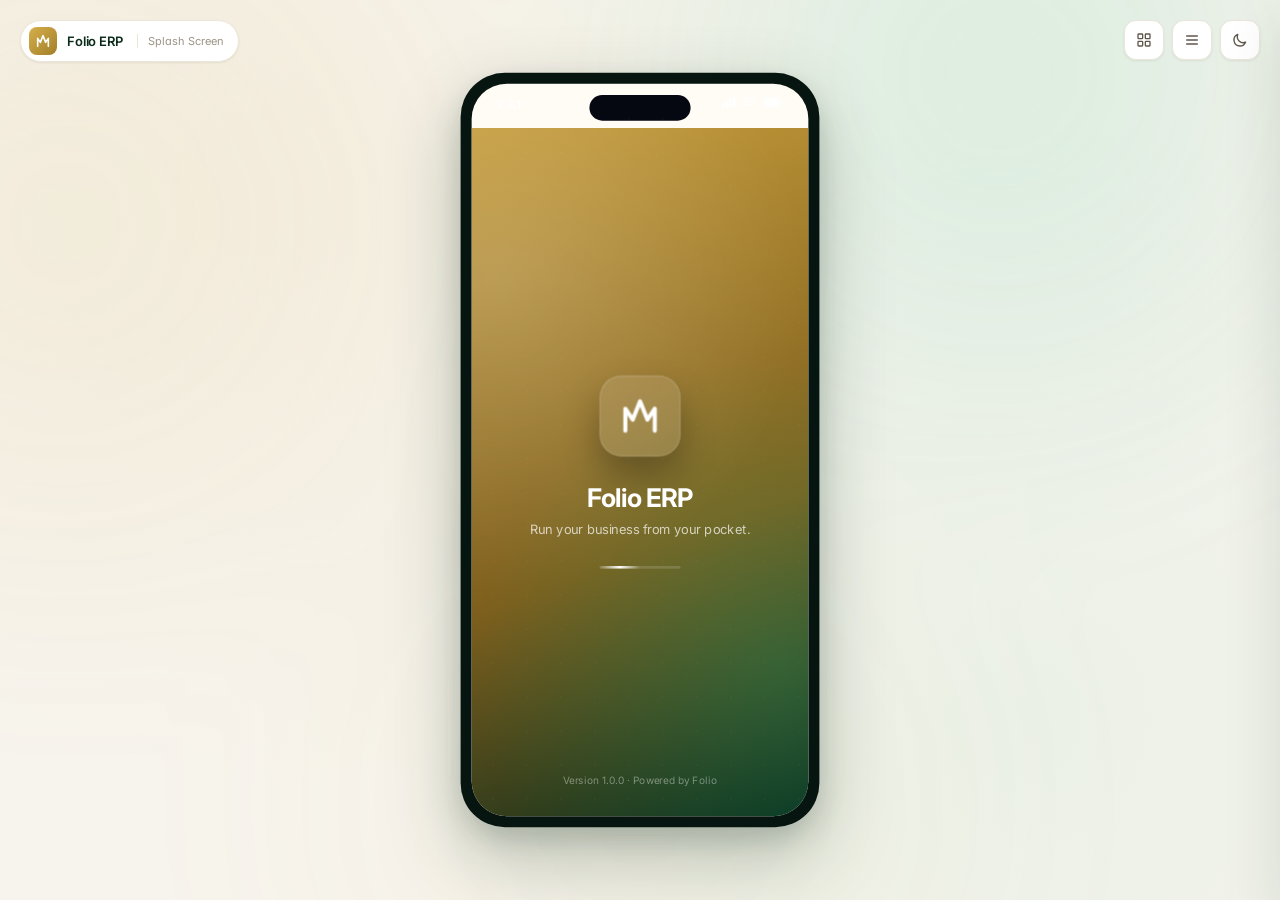
==== commit d811051c: "feat: implement Desert Code branding theme with updated color palette, cinematic UI overlays, and vi" ====
--- a/prototype.html
+++ b/prototype.html
@@ -11,6 +11,8 @@
   <link rel="stylesheet" href="assets/css/prototype.css" />
 </head>
 <body>
+<div class="noise"></div>
+<div class="aurora"></div>
 
 <!-- Reusable SVG sprite -->
 <svg width="0" height="0" style="position:absolute" aria-hidden="true">
@@ -434,13 +436,13 @@
               <svg viewBox="0 0 300 120" width="100%" height="110">
                 <defs>
                   <linearGradient id="g1" x1="0" y1="0" x2="0" y2="1">
-                    <stop offset="0%" stop-color="#6366f1" stop-opacity=".25"/>
-                    <stop offset="100%" stop-color="#6366f1" stop-opacity="0"/>
+                    <stop offset="0%" stop-color="var(--brand-500)" stop-opacity=".25"/>
+                    <stop offset="100%" stop-color="var(--brand-500)" stop-opacity="0"/>
                   </linearGradient>
                 </defs>
                 <path d="M0 90 L40 75 L80 82 L120 55 L160 62 L200 40 L240 48 L300 22 L300 120 L0 120 Z" fill="url(#g1)"/>
-                <path d="M0 90 L40 75 L80 82 L120 55 L160 62 L200 40 L240 48 L300 22" stroke="#6366f1" stroke-width="2.5" fill="none" stroke-linecap="round" stroke-linejoin="round"/>
-                <circle cx="240" cy="48" r="4" fill="#fff" stroke="#6366f1" stroke-width="2.5"/>
+                <path d="M0 90 L40 75 L80 82 L120 55 L160 62 L200 40 L240 48 L300 22" stroke="var(--brand-500)" stroke-width="2.5" fill="none" stroke-linecap="round" stroke-linejoin="round"/>
+                <circle cx="240" cy="48" r="4" fill="#fff" stroke="var(--brand-500)" stroke-width="2.5"/>
               </svg>
               <div style="display:flex;justify-content:space-between;margin-top:8px;font-size:10px;color:var(--text-tertiary)"><span>Mon</span><span>Tue</span><span>Wed</span><span>Thu</span><span>Fri</span><span>Sat</span><span>Sun</span></div>
             </div>
@@ -494,7 +496,7 @@
           <div style="flex:1;position:relative;display:flex">
             <div style="width:78%;background:var(--bg-screen);height:100%;display:flex;flex-direction:column;padding-top:16px;box-shadow:var(--shadow-xl);overflow-y:auto" class="hide-scroll">
               <div style="display:flex;align-items:center;gap:12px;padding:0 20px 20px;border-bottom:1px solid var(--border)">
-                <div class="avatar lg" style="background:linear-gradient(135deg,#6366f1,#7c3aed)">RM</div>
+                <div class="avatar lg" style="background:linear-gradient(135deg,var(--brand-500),var(--brand-700))">RM</div>
                 <div>
                   <div style="font-size:15px;font-weight:600">Rahul Mehta</div>
                   <div style="font-size:12px;color:var(--text-tertiary)">Acme Trading Co.</div>
@@ -712,7 +714,7 @@
               <div class="right"><div class="amt">₹ 12,400</div><span class="chip tone-success" style="margin-top:2px">Paid</span></div>
             </div>
             <div class="list-item">
-              <div class="avatar sm" style="background:linear-gradient(135deg,#6366f1,#4f46e5)">NP</div>
+              <div class="avatar sm" style="background:linear-gradient(135deg,var(--brand-500),var(--brand-600))">NP</div>
               <div class="body"><div class="ttl">INV-2419 · Neha Patel</div><div class="sub">Due Apr 02, 2026</div></div>
               <div class="right"><div class="amt">₹ 8,650</div><span class="chip tone-info" style="margin-top:2px">Sent</span></div>
             </div>
@@ -955,7 +957,7 @@
             </div>
 
             <div class="list-item">
-              <div class="avatar sm" style="background:linear-gradient(135deg,#6366f1,#4f46e5)">NP</div>
+              <div class="avatar sm" style="background:linear-gradient(135deg,var(--brand-500),var(--brand-600))">NP</div>
               <div class="body"><div class="ttl">QUO-1124 · Neha Patel</div><div class="sub">Valid until 12 Jun · sent 2d ago</div></div>
               <div class="right"><div class="amt">₹ 28,400</div><span class="chip tone-success" style="margin-top:2px">Approved</span></div>
             </div>
@@ -1132,7 +1134,7 @@
             </div>
             <div class="search-result-group">N</div>
             <div class="list-item">
-              <div class="avatar sm" style="background:linear-gradient(135deg,#6366f1,#4f46e5)">NP</div>
+              <div class="avatar sm" style="background:linear-gradient(135deg,var(--brand-500),var(--brand-600))">NP</div>
               <div class="body"><div class="ttl">Neha Patel</div><div class="sub">Ahmedabad · 4 invoices · New</div></div>
               <div class="right"><div class="amt">₹ 32K</div><div class="meta">2 pending</div></div>
             </div>
@@ -1458,8 +1460,8 @@
 
             <div class="sig-pad">
               <svg class="sig-svg" width="240" height="60" viewBox="0 0 240 60" fill="none">
-                <path d="M10 45 Q 25 10, 40 30 T 75 35 Q 90 5, 110 32 Q 135 50, 155 22 Q 175 5, 195 30 T 230 28" stroke="#4f46e5" stroke-width="2.5" stroke-linecap="round" fill="none"/>
-                <path d="M50 50 Q 60 45, 70 50 T 90 48" stroke="#4f46e5" stroke-width="2" stroke-linecap="round" fill="none" opacity="0.6"/>
+                <path d="M10 45 Q 25 10, 40 30 T 75 35 Q 90 5, 110 32 Q 135 50, 155 22 Q 175 5, 195 30 T 230 28" stroke="var(--brand-600)" stroke-width="2.5" stroke-linecap="round" fill="none"/>
+                <path d="M50 50 Q 60 45, 70 50 T 90 48" stroke="var(--brand-600)" stroke-width="2" stroke-linecap="round" fill="none" opacity="0.6"/>
               </svg>
               <div class="sig-lbl">Tap and draw with your finger</div>
             </div>
@@ -1544,14 +1546,14 @@
                 <div class="donut-row">
                   <svg width="120" height="120" viewBox="0 0 42 42">
                     <circle cx="21" cy="21" r="15.9" fill="none" stroke="var(--bg-subtle)" stroke-width="6"/>
-                    <circle cx="21" cy="21" r="15.9" fill="none" stroke="#6366f1" stroke-width="6" stroke-dasharray="42 100" stroke-dashoffset="25" stroke-linecap="round"/>
+                    <circle cx="21" cy="21" r="15.9" fill="none" stroke="var(--brand-500)" stroke-width="6" stroke-dasharray="42 100" stroke-dashoffset="25" stroke-linecap="round"/>
                     <circle cx="21" cy="21" r="15.9" fill="none" stroke="#10b981" stroke-width="6" stroke-dasharray="28 100" stroke-dashoffset="-17" stroke-linecap="round"/>
                     <circle cx="21" cy="21" r="15.9" fill="none" stroke="#f59e0b" stroke-width="6" stroke-dasharray="18 100" stroke-dashoffset="-45" stroke-linecap="round"/>
                     <text x="21" y="20" text-anchor="middle" font-size="6" font-weight="700" fill="currentColor">₹14.2L</text>
                     <text x="21" y="26" text-anchor="middle" font-size="3" fill="var(--text-tertiary)">total</text>
                   </svg>
                   <div class="donut-legend">
-                    <div class="li"><i style="background:#6366f1"></i> Groceries <b>42%</b></div>
+                    <div class="li"><i style="background:var(--brand-500)"></i> Groceries <b>42%</b></div>
                     <div class="li"><i style="background:#10b981"></i> Oils &amp; FMCG <b>28%</b></div>
                     <div class="li"><i style="background:#f59e0b"></i> Services <b>18%</b></div>
                     <div class="li"><i style="background:#e2e8f0"></i> Other <b>12%</b></div>
@@ -1691,7 +1693,7 @@
 
             <div style="padding:0 20px 16px">
               <div class="card" style="padding:18px;display:flex;align-items:center;gap:14px">
-                <div class="avatar lg" style="background:linear-gradient(135deg,#6366f1,#7c3aed)">RM</div>
+                <div class="avatar lg" style="background:linear-gradient(135deg,var(--brand-500),var(--brand-700))">RM</div>
                 <div style="flex:1">
                   <div style="font-size:15px;font-weight:600">Rahul Mehta</div>
                   <div style="font-size:12px;color:var(--text-tertiary)">Owner · Acme Trading Co.</div>
@@ -1758,7 +1760,7 @@
 
             <div style="padding:8px 20px 20px;text-align:center">
               <div style="position:relative;display:inline-block">
-                <div class="avatar lg" style="width:96px;height:96px;font-size:28px;background:linear-gradient(135deg,#6366f1,#7c3aed);box-shadow:0 12px 24px -8px rgba(99,102,241,0.5)">RM</div>
+                <div class="avatar lg" style="width:96px;height:96px;font-size:28px;background:linear-gradient(135deg,var(--brand-500),var(--brand-700));box-shadow:0 12px 24px -8px rgba(214,175,75,0.4)">RM</div>
                 <button style="position:absolute;bottom:4px;right:4px;width:32px;height:32px;border-radius:50%;background:var(--brand-600);color:#fff;display:grid;place-items:center;border:3px solid var(--bg-screen)"><svg width="14" height="14"><use href="#i-edit"/></svg></button>
               </div>
               <div style="font-size:20px;font-weight:700;letter-spacing:-0.01em;margin-top:14px">Rahul Mehta</div>
@@ -1770,7 +1772,7 @@
             </div>
 
             <div style="padding:0 20px 20px">
-              <div class="card" style="padding:0;overflow:hidden;background:linear-gradient(135deg,#0f172a,#4338ca);color:white;position:relative">
+              <div class="card" style="padding:0;overflow:hidden;background:linear-gradient(135deg,var(--slate-950),var(--brand-800));color:white;position:relative">
                 <div style="padding:20px;position:relative;z-index:1">
                   <div style="display:flex;justify-content:space-between;align-items:flex-start;margin-bottom:24px">
                     <div>
@@ -1843,11 +1845,11 @@
             </div>
 
             <div class="empty" style="padding-top:60px">
-              <div class="ill" style="width:140px;height:140px;background:linear-gradient(160deg,var(--brand-50),var(--violet-50));position:relative;overflow:hidden">
+              <div class="ill" style="width:140px;height:140px;background:linear-gradient(160deg,var(--brand-50),var(--brand-100));position:relative;overflow:hidden">
                 <svg width="80" height="80" viewBox="0 0 80 80" fill="none">
-                  <rect x="14" y="14" width="48" height="60" rx="6" fill="#fff" stroke="#6366f1" stroke-width="2"/>
-                  <rect x="22" y="24" width="22" height="3" rx="1.5" fill="#6366f1"/>
-                  <rect x="22" y="32" width="32" height="2" rx="1" fill="#c7d2fe"/>
+                  <rect x="14" y="14" width="48" height="60" rx="6" fill="#fff" stroke="var(--brand-500)" stroke-width="2"/>
+                  <rect x="22" y="24" width="22" height="3" rx="1.5" fill="var(--brand-500)"/>
+                  <rect x="22" y="32" width="32" height="2" rx="1" fill="var(--brand-200)"/>
                   <rect x="22" y="38" width="32" height="2" rx="1" fill="#c7d2fe"/>
                   <rect x="22" y="44" width="20" height="2" rx="1" fill="#c7d2fe"/>
                   <circle cx="56" cy="56" r="14" fill="#10b981"/>
--- a/assets/css/main.css
+++ b/assets/css/main.css
@@ -5,77 +5,77 @@
 
 /* ---------- 1. Design Tokens ---------- */
 :root {
-  /* Brand */
-  --brand-50:  #eef2ff;
-  --brand-100: #e0e7ff;
-  --brand-200: #c7d2fe;
-  --brand-300: #a5b4fc;
-  --brand-400: #818cf8;
-  --brand-500: #6366f1;
-  --brand-600: #4f46e5;
-  --brand-700: #4338ca;
-  --brand-800: #3730a3;
-  --brand-900: #1e1b4b;
-
-  /* Accents */
-  --emerald-50:  #ecfdf5;
-  --emerald-100: #d1fae5;
-  --emerald-500: #10b981;
-  --emerald-600: #059669;
-  --emerald-700: #047857;
-
-  --rose-50:  #fff1f2;
+  /* Brand (Gold accents from desertcode.sa) */
+  --brand-50:  #fff8e6;
+  --brand-100: #fdf0cd;
+  --brand-200: #fae19c;
+  --brand-300: #f6d26c;
+  --brand-400: #f2c342;
+  --brand-500: #d6af4b;
+  --brand-600: #c59b3a;
+  --brand-700: #a27e28;
+  --brand-800: #7e5f1d;
+  --brand-900: #0b2b1a;
+
+  /* Accents (Harmonized with Desert/Oasis theme) */
+  --emerald-50:  #f0f7f3;
+  --emerald-100: #d2ebd9;
+  --emerald-500: #2a9461;
+  --emerald-600: #1f774c;
+  --emerald-700: #145937;
+
+  --rose-50:  #fff2f3;
   --rose-100: #ffe4e6;
-  --rose-500: #f43f5e;
-  --rose-600: #e11d48;
-
-  --amber-50:  #fffbeb;
-  --amber-100: #fef3c7;
-  --amber-500: #f59e0b;
-  --amber-600: #d97706;
-
-  --sky-50:  #f0f9ff;
-  --sky-100: #e0f2fe;
-  --sky-500: #0ea5e9;
-  --sky-600: #0284c7;
-
-  --violet-50:  #f5f3ff;
-  --violet-500: #8b5cf6;
-  --violet-600: #7c3aed;
-
-  /* Neutrals (Slate) */
-  --slate-50:  #f8fafc;
-  --slate-100: #f1f5f9;
-  --slate-200: #e2e8f0;
-  --slate-300: #cbd5e1;
-  --slate-400: #94a3b8;
-  --slate-500: #64748b;
-  --slate-600: #475569;
-  --slate-700: #334155;
-  --slate-800: #1e293b;
-  --slate-900: #0f172a;
-  --slate-950: #020617;
-
-  /* Semantic (Light theme defaults) */
-  --bg-app: #f4f6fb;
-  --bg-screen: #ffffff;
+  --rose-500: #e14d64;
+  --rose-600: #c4384e;
+
+  --amber-50:  #fffbf0;
+  --amber-100: #fdf2d0;
+  --amber-500: #e29412;
+  --amber-600: #bf7906;
+
+  --sky-50:  #f0f8fd;
+  --sky-100: #d4eaf7;
+  --sky-500: #258fc3;
+  --sky-600: #1672a1;
+
+  --violet-50:  #f6f4fa;
+  --violet-500: #8159d6;
+  --violet-600: #6940bd;
+
+  /* Neutrals (Warm Desert Sands & Greens) */
+  --slate-50:  #fdfcf9;
+  --slate-100: #f7f4ed;
+  --slate-200: #ebe6d9;
+  --slate-300: #dbd3c2;
+  --slate-400: #c3bcae;
+  --slate-500: #9c9485;
+  --slate-600: #7a7264;
+  --slate-700: #5f574c;
+  --slate-800: #3b453e;
+  --slate-900: #0b2b1a;
+  --slate-950: #06150f;
+
+  /* Semantic (Light theme - Sand and Creamy) */
+  --bg-app: #f7f4ed;
+  --bg-screen: #fffbf5;
   --bg-card: #ffffff;
-  --bg-subtle: #f1f5f9;
+  --bg-subtle: #ebe6d9;
   --bg-elevated: #ffffff;
 
-  --text-primary: #0f172a;
-  --text-secondary: #475569;
-  --text-tertiary: #94a3b8;
-  --text-inverse: #ffffff;
-
-  --border: #e2e8f0;
-  --border-strong: #cbd5e1;
-
-  --shadow-xs: 0 1px 2px rgba(15,23,42,0.04);
-  --shadow-sm: 0 1px 3px rgba(15,23,42,0.06), 0 1px 2px rgba(15,23,42,0.04);
-  --shadow-md: 0 4px 12px rgba(15,23,42,0.08), 0 2px 4px rgba(15,23,42,0.04);
-  --shadow-lg: 0 12px 32px rgba(15,23,42,0.10), 0 4px 8px rgba(15,23,42,0.06);
-  --shadow-xl: 0 24px 56px rgba(15,23,42,0.14);
+  --text-primary: #0b2b1a;
+  --text-secondary: #5f574c;
+  --text-tertiary: #9c9485;
+  --text-inverse: #fff8e6;
+
+  --border: #ebe6d9;
+  --border-strong: #dbd3c2;
+
+  --shadow-xs: 0 1px 2px rgba(11,43,26,0.03);
+  --shadow-sm: 0 1px 3px rgba(11,43,26,0.05), 0 1px 2px rgba(11,43,26,0.03);
+  --shadow-md: 0 4px 12px rgba(11,43,26,0.06), 0 2px 4px rgba(11,43,26,0.03);
+  --shadow-lg: 0 12px 32px rgba(11,43,26,0.08), 0 4px 8px rgba(11,43,26,0.04);
+  --shadow-xl: 0 24px 56px rgba(11,43,26,0.12);
 
   /* Radii */
   --r-xs: 6px;
@@ -107,19 +107,20 @@
 }
 
 [data-theme="dark"] {
-  --bg-app: #020617;
-  --bg-screen: #0f172a;
-  --bg-card: #1e293b;
-  --bg-subtle: #1e293b;
-  --bg-elevated: #1e293b;
-
-  --text-primary: #f1f5f9;
-  --text-secondary: #cbd5e1;
-  --text-tertiary: #64748b;
-  --text-inverse: #0f172a;
-
-  --border: #1e293b;
-  --border-strong: #334155;
+  /* Semantic (Dark theme - Oasis Green and Midnight from desertcode.sa) */
+  --bg-app: #06150f;
+  --bg-screen: #0b2b1a;
+  --bg-card: #0f3a24;
+  --bg-subtle: #123f2c;
+  --bg-elevated: #123f2c;
+
+  --text-primary: #fff8e6;
+  --text-secondary: #b7c6b9;
+  --text-tertiary: #6f8876;
+  --text-inverse: #06150f;
+
+  --border: rgba(214, 175, 75, 0.2);
+  --border-strong: rgba(214, 175, 75, 0.35);
 
   --shadow-xs: 0 1px 2px rgba(0,0,0,0.4);
   --shadow-sm: 0 1px 3px rgba(0,0,0,0.5);
@@ -128,9 +129,108 @@
   --shadow-xl: 0 24px 56px rgba(0,0,0,0.6);
 }
 
-/* ---------- 2. Base ---------- */
+/* ---------- 2. Base & Theme Overlays ---------- */
 * { box-sizing: border-box; margin: 0; padding: 0; }
 html, body { height: 100%; }
+
+/* Grainy Noise Overlay */
+.noise {
+  pointer-events: none;
+  position: fixed;
+  inset: 0;
+  opacity: .05;
+  z-index: 1000;
+  background-image:
+    radial-gradient(rgba(255, 255, 255, 0.35) 1px, transparent 1px),
+    radial-gradient(rgba(214, 175, 75, 0.24) 1px, transparent 1px);
+  background-size: 34px 34px, 77px 77px;
+  mix-blend-mode: screen;
+}
+[data-theme="dark"] .noise {
+  opacity: .13;
+}
+
+/* Floating Auroras */
+.aurora {
+  pointer-events: none;
+  position: fixed;
+  inset: -20%;
+  z-index: 0;
+  background:
+    radial-gradient(circle at 18% 32%, rgba(214, 175, 75, 0.08), transparent 30%),
+    radial-gradient(circle at 70% 20%, rgba(16, 185, 129, 0.12), transparent 30%),
+    radial-gradient(circle at 50% 78%, rgba(214, 175, 75, 0.05), transparent 35%);
+  filter: blur(60px);
+  animation: floatAura 20s ease-in-out infinite alternate;
+}
+[data-theme="dark"] .aurora {
+  background:
+    radial-gradient(circle at 18% 32%, rgba(214, 175, 75, 0.15), transparent 25%),
+    radial-gradient(circle at 70% 20%, rgba(16, 185, 129, 0.18), transparent 25%),
+    radial-gradient(circle at 50% 78%, rgba(214, 175, 75, 0.1), transparent 30%);
+}
+
+@keyframes floatAura {
+  from { transform: translate3d(-2%, -1%, 0) scale(1); }
+  to { transform: translate3d(2%, 2%, 0) scale(1.06); }
+}
+
+/* Cinematic Gold Text & Lines */
+.gold-text {
+  background: linear-gradient(135deg, #fff8cc 0%, var(--brand-400) 40%, var(--brand-600) 80%, #7e5f1d 100%);
+  -webkit-background-clip: text;
+  background-clip: text;
+  color: transparent;
+  filter: drop-shadow(0 0 10px rgba(214, 175, 75, 0.15));
+  animation: goldGlow 4s ease-in-out infinite alternate;
+}
+
+@keyframes goldGlow {
+  from { filter: drop-shadow(0 0 8px rgba(214, 175, 75, 0.1)); }
+  to { filter: drop-shadow(0 0 20px rgba(214, 175, 75, 0.3)); }
+}
+
+.cinematic-line {
+  width: 100%;
+  height: 1px;
+  margin: 16px 0;
+  background: linear-gradient(90deg, rgba(214, 175, 75, 0.8), rgba(214, 175, 75, 0.1), transparent);
+  position: relative;
+  overflow: hidden;
+}
+.cinematic-line::after {
+  content: "";
+  position: absolute;
+  top: 0; bottom: 0;
+  width: 100px;
+  background: linear-gradient(90deg, transparent, #fff3b0, transparent);
+  animation: lineScan 3s ease-in-out infinite;
+}
+
+@keyframes lineScan {
+  from { left: -110px; }
+  to { left: 100%; }
+}
+
+/* Selection and Global Scrollbar */
+::selection {
+  background: var(--brand-500);
+  color: var(--text-inverse);
+}
+
+::-webkit-scrollbar {
+  width: 10px;
+  height: 10px;
+}
+::-webkit-scrollbar-track {
+  background: var(--bg-app);
+}
+::-webkit-scrollbar-thumb {
+  background: linear-gradient(var(--brand-300), var(--brand-600));
+  border-radius: 999px;
+  border: 2px solid var(--bg-app);
+}
+
 body {
   font-family: 'Inter', -apple-system, BlinkMacSystemFont, 'Segoe UI', system-ui, sans-serif;
   background: var(--bg-app);
@@ -398,7 +498,7 @@
 .avatar {
   width: 38px; height: 38px;
   border-radius: var(--r-full);
-  background: linear-gradient(135deg, var(--brand-500), var(--violet-600));
+  background: linear-gradient(135deg, var(--brand-500), var(--brand-700));
   color: white;
   display: grid; place-items: center;
   font-size: var(--fs-13);
@@ -585,7 +685,7 @@
   background: var(--brand-600);
   color: #fff;
   display: grid; place-items: center;
-  box-shadow: 0 12px 24px -8px rgba(79,70,229,0.6);
+  box-shadow: 0 12px 24px -8px rgba(214,175,75,0.6);
   z-index: 5;
 }
 
@@ -779,7 +879,7 @@
   position: relative;
   overflow: hidden;
 }
-[data-theme="dark"] .illu-card { background: linear-gradient(160deg, rgba(99,102,241,0.18), rgba(99,102,241,0.06)); }
+[data-theme="dark"] .illu-card { background: linear-gradient(160deg, rgba(214, 175, 75, 0.18), rgba(214, 175, 75, 0.06)); }
 .illu-card.tone-emerald { background: linear-gradient(160deg, var(--emerald-100), var(--emerald-50)); }
 [data-theme="dark"] .illu-card.tone-emerald { background: linear-gradient(160deg, rgba(16,185,129,0.18), rgba(16,185,129,0.06)); }
 .illu-card.tone-amber { background: linear-gradient(160deg, var(--amber-100), var(--amber-50)); }
@@ -931,7 +1031,7 @@
   color: white;
   position: relative;
   overflow: hidden;
-  box-shadow: 0 20px 40px -16px rgba(79,70,229,0.6);
+  box-shadow: 0 20px 40px -16px rgba(214,175,75,0.4);
 }
 .balance-card::after {
   content: '';
--- a/assets/css/prototype.css
+++ b/assets/css/prototype.css
@@ -6,14 +6,14 @@
 body {
   overflow: hidden;
   background:
-    radial-gradient(circle at 20% 20%, rgba(99,102,241,0.06), transparent 50%),
-    radial-gradient(circle at 80% 80%, rgba(16,185,129,0.05), transparent 50%),
+    radial-gradient(circle at 20% 20%, rgba(214, 175, 75, 0.06), transparent 50%),
+    radial-gradient(circle at 80% 80%, rgba(16, 185, 129, 0.05), transparent 50%),
     var(--bg-app);
 }
 [data-theme="dark"] body {
   background:
-    radial-gradient(circle at 20% 20%, rgba(99,102,241,0.10), transparent 50%),
-    radial-gradient(circle at 80% 80%, rgba(16,185,129,0.07), transparent 50%),
+    radial-gradient(circle at 20% 20%, rgba(214, 175, 75, 0.12), transparent 50%),
+    radial-gradient(circle at 80% 80%, rgba(16, 185, 129, 0.08), transparent 50%),
     var(--bg-app);
 }
 
@@ -36,15 +36,15 @@
   width: 390px;
   height: 820px;
   border-radius: 48px;
-  background: #0b1020;
+  background: #06150f;
   padding: 12px;
   box-shadow:
     0 0 0 1px rgba(255,255,255,0.04),
-    0 32px 80px rgba(15,23,42,0.25),
-    0 12px 28px rgba(15,23,42,0.15);
+    0 32px 80px rgba(11,43,26,0.25),
+    0 12px 28px rgba(11,43,26,0.15);
 }
 [data-theme="dark"] .phone-frame {
-  background: #050810;
+  background: #05120c;
   box-shadow:
     0 0 0 1px rgba(255,255,255,0.04),
     0 32px 80px rgba(0,0,0,0.7),
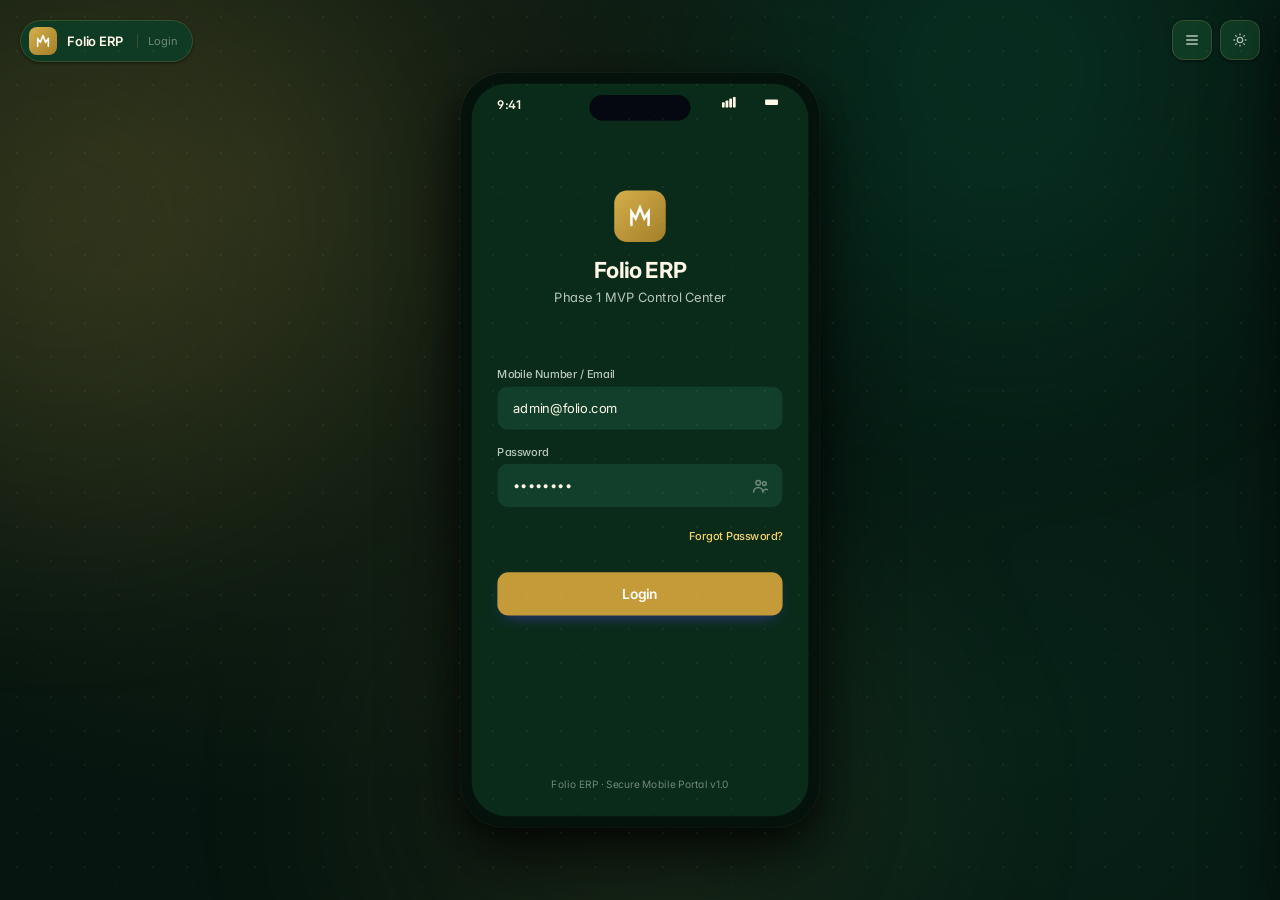
==== commit 163f0c18: "feat: upgrade prototype runtime to support state persistence and 13-screen MVP navigation" ====
--- a/prototype.html
+++ b/prototype.html
@@ -1,14 +1,416 @@
 <!DOCTYPE html>
-<html lang="en" data-theme="light">
+<html lang="en" data-theme="dark">
 <head>
   <meta charset="UTF-8" />
   <meta name="viewport" content="width=device-width, initial-scale=1.0" />
-  <title>Folio ERP — Interactive Prototype</title>
+  <title>Folio ERP — Mobile UI Prototype</title>
   <link rel="preconnect" href="https://fonts.googleapis.com">
   <link rel="preconnect" href="https://fonts.gstatic.com" crossorigin>
   <link href="https://fonts.googleapis.com/css2?family=Inter:wght@400;500;600;700&display=swap" rel="stylesheet">
   <link rel="stylesheet" href="assets/css/main.css" />
   <link rel="stylesheet" href="assets/css/prototype.css" />
+  <style>
+    /* Desertcode Theme variables override */
+    [data-theme="dark"], :root {
+      --bg-app: #06150f;
+      --bg-screen: #0b2b1a;
+      --bg-card: #0f3a24;
+      --border: rgba(214, 175, 75, 0.2);
+      --border-strong: rgba(214, 175, 75, 0.35);
+      --brand-500: #d6af4b; /* Gold primary */
+      --brand-600: #c59b3a;
+      --brand-700: #a27e28;
+      --text-primary: #fff8e6; /* Sand */
+      --text-secondary: #b7c6b9; /* Muted */
+      --text-tertiary: #6f8876;
+      --bg-subtle: #123f2c;
+      
+      --emerald-500: #10b981;
+      --emerald-600: #059669;
+      --amber-500: #f59e0b;
+      --amber-600: #d97706;
+      --rose-500: #f43f5e;
+      --rose-600: #e11d48;
+    }
+    
+    [data-theme="light"] {
+      --bg-app: #f4f1ea;
+      --bg-screen: #fbf9f4;
+      --bg-card: #ffffff;
+      --border: #ebe6d9;
+      --border-strong: #dbd3c2;
+      --brand-500: #d6af4b;
+      --brand-600: #c59b3a;
+      --brand-700: #a27e28;
+      --text-primary: #0b2b1a;
+      --text-secondary: #5f574c;
+      --text-tertiary: #9c9485;
+      --bg-subtle: #ebe6d9;
+      
+      --emerald-500: #10b981;
+      --emerald-600: #059669;
+      --amber-500: #f59e0b;
+      --amber-600: #d97706;
+      --rose-500: #f43f5e;
+      --rose-600: #e11d48;
+    }
+
+    /* Clean UI Customizations */
+
+    
+    /* Layout styling for quick actions */
+    .quick-grid {
+      display: grid;
+      grid-template-columns: 1fr 1fr;
+      gap: 12px;
+      padding: 0 20px;
+    }
+    .quick-act {
+      flex-direction: row !important;
+      align-items: center !important;
+      justify-content: flex-start !important;
+      padding: 14px 16px !important;
+      gap: 12px !important;
+      height: auto !important;
+    }
+    .quick-act .icon {
+      width: 32px !important; height: 32px !important;
+      border-radius: 8px !important;
+      flex-shrink: 0 !important;
+    }
+    .quick-act .lbl {
+      font-size: 13px !important;
+      font-weight: 600 !important;
+      text-align: left !important;
+    }
+
+    /* Bottom sheet modal styling for FAB menu */
+    .fab-menu-overlay {
+      position: absolute;
+      inset: 0;
+      background: rgba(0, 0, 0, 0.6);
+      backdrop-filter: blur(4px);
+      z-index: 40;
+      opacity: 0;
+      pointer-events: none;
+      transition: opacity 0.2s ease;
+    }
+    .fab-menu-overlay.is-open {
+      opacity: 1;
+      pointer-events: auto;
+    }
+    .fab-menu-sheet {
+      position: absolute;
+      bottom: 0; left: 0; right: 0;
+      background: var(--bg-card);
+      border-top: 1px solid var(--border);
+      border-radius: 24px 24px 0 0;
+      padding: 24px 20px 34px;
+      transform: translateY(100%);
+      transition: transform 0.25s cubic-bezier(0.4, 0, 0.2, 1);
+      z-index: 50;
+    }
+    .fab-menu-sheet.is-open {
+      transform: translateY(0);
+    }
+    .fab-menu-header {
+      display: flex;
+      justify-content: space-between;
+      align-items: center;
+      margin-bottom: 20px;
+    }
+    .fab-menu-header h3 {
+      font-size: 16px;
+      font-weight: 700;
+    }
+    .fab-menu-close {
+      width: 28px; height: 28px;
+      border-radius: 50%;
+      background: var(--bg-subtle);
+      display: grid; place-items: center;
+      color: var(--text-secondary);
+      cursor: pointer;
+    }
+    .fab-menu-items {
+      display: flex;
+      flex-direction: column;
+      gap: 10px;
+    }
+    .fab-menu-item {
+      display: flex;
+      align-items: center;
+      gap: 14px;
+      padding: 14px 16px;
+      border-radius: 12px;
+      background: var(--bg-subtle);
+      border: 1px solid var(--border);
+      font-size: 14px;
+      font-weight: 600;
+      cursor: pointer;
+      transition: background 0.12s ease;
+    }
+    .fab-menu-item:hover {
+      background: var(--border);
+    }
+    .fab-menu-item .icon {
+      width: 32px; height: 32px;
+      border-radius: 8px;
+      display: grid;
+      place-items: center;
+      background: var(--bg-card);
+      color: var(--brand-500);
+    }
+
+    /* Form Step Indicator styles */
+    .step-indicator {
+      display: flex;
+      justify-content: space-between;
+      padding: 12px 20px;
+      background: var(--bg-subtle);
+      border-bottom: 1px solid var(--border);
+      margin-bottom: 16px;
+    }
+    .step-dot {
+      display: flex;
+      align-items: center;
+      gap: 6px;
+      font-size: 11px;
+      font-weight: 600;
+      color: var(--text-tertiary);
+    }
+    .step-dot.is-active {
+      color: var(--brand-500);
+    }
+    .step-dot.is-done {
+      color: var(--emerald-500);
+    }
+    .step-number {
+      width: 18px; height: 18px;
+      border-radius: 50%;
+      background: var(--border);
+      display: grid; place-items: center;
+      font-size: 10px;
+      color: var(--text-secondary);
+    }
+    .step-dot.is-active .step-number {
+      background: var(--brand-500);
+      color: white;
+    }
+    .step-dot.is-done .step-number {
+      background: var(--emerald-500);
+      color: white;
+    }
+
+    /* Upload Area Style */
+    .upload-area {
+      border: 2px dashed var(--border);
+      border-radius: 12px;
+      padding: 24px;
+      text-align: center;
+      background: var(--bg-subtle);
+      cursor: pointer;
+      transition: border-color 0.15s ease;
+    }
+    .upload-area:hover {
+      border-color: var(--brand-500);
+    }
+    .upload-preview {
+      margin-top: 12px;
+      border-radius: 8px;
+      border: 1px solid var(--border);
+      overflow: hidden;
+      position: relative;
+      max-height: 120px;
+      display: none;
+    }
+    .upload-preview img {
+      width: 100%;
+      height: 100%;
+      object-fit: cover;
+    }
+
+    /* Category Item Style */
+    .category-item {
+      display: flex;
+      align-items: center;
+      justify-content: space-between;
+      padding: 14px 20px;
+      background: var(--bg-card);
+      border-bottom: 1px solid var(--border);
+    }
+    .category-item .actions {
+      display: flex;
+      gap: 8px;
+    }
+    .category-item .actions button {
+      width: 32px; height: 32px;
+      border-radius: 8px;
+      display: grid; place-items: center;
+      background: var(--bg-subtle);
+      color: var(--text-secondary);
+    }
+    .category-item .actions button:hover {
+      color: var(--text-primary);
+    }
+    .category-item .actions button.delete-btn:hover {
+      background: var(--rose-500);
+      color: white;
+    }
+
+    /* Dynamic Form Items list */
+    .items-list {
+      display: flex;
+      flex-direction: column;
+      gap: 12px;
+      margin-bottom: 16px;
+    }
+    .item-row {
+      display: grid;
+      grid-template-columns: 1.5fr 0.8fr 1fr auto;
+      gap: 8px;
+      align-items: center;
+    }
+    .item-row .input {
+      padding: 10px 12px;
+      font-size: 13px;
+    }
+    .remove-item-btn {
+      width: 36px; height: 36px;
+      border-radius: 8px;
+      background: var(--bg-subtle);
+      color: var(--rose-500);
+      display: grid; place-items: center;
+      cursor: pointer;
+    }
+
+    /* SVG color defaults */
+    svg {
+      stroke: currentColor;
+    }
+    .statusbar svg {
+      stroke: none;
+    }
+
+    /* ChatGPT-style AI Bot interface styles */
+    .chat-container {
+      display: flex;
+      flex-direction: column;
+      flex: 1;
+      overflow: hidden;
+    }
+    .chat-messages {
+      flex: 1;
+      overflow-y: auto;
+      padding: 16px 20px;
+      display: flex;
+      flex-direction: column;
+      gap: 16px;
+      scrollbar-width: none;
+    }
+    .chat-messages::-webkit-scrollbar { display: none; }
+    
+    .chat-bubble {
+      display: flex;
+      gap: 10px;
+      max-width: 85%;
+      padding: 10px 14px;
+      border-radius: 16px;
+      font-size: 13px;
+      line-height: 1.5;
+    }
+    .chat-bubble.user {
+      align-self: flex-end;
+      background: var(--bg-subtle);
+      color: var(--text-primary);
+      border-bottom-right-radius: 4px;
+      border: 1px solid var(--border);
+    }
+    .chat-bubble.assistant {
+      align-self: flex-start;
+      background: var(--bg-card);
+      color: var(--text-primary);
+      border-bottom-left-radius: 4px;
+      border: 1px solid var(--border);
+      max-width: 90%;
+    }
+    .chat-bubble .avatar-bot {
+      width: 22px; height: 22px;
+      border-radius: 6px;
+      background: linear-gradient(135deg, var(--brand-500), var(--brand-700));
+      color: white;
+      display: grid; place-items: center;
+      font-size: 10px;
+      font-weight: 700;
+      flex-shrink: 0;
+    }
+    
+    .chat-input-container {
+      padding: 10px 14px 16px;
+      background: var(--bg-screen);
+      border-top: 1px solid var(--border);
+    }
+    .chat-input-wrapper {
+      display: flex;
+      align-items: center;
+      background: var(--bg-card);
+      border: 1px solid var(--border);
+      border-radius: 20px;
+      padding: 3px 4px 3px 14px;
+    }
+    .chat-input-wrapper input {
+      flex: 1;
+      background: none;
+      border: none;
+      padding: 8px 0;
+      font-size: 13px;
+      color: var(--text-primary);
+      outline: none;
+    }
+    .chat-input-wrapper input::placeholder {
+      color: var(--text-tertiary);
+    }
+    .chat-send-btn {
+      width: 28px; height: 28px;
+      border-radius: 50%;
+      background: var(--brand-500);
+      color: var(--bg-app);
+      display: grid; place-items: center;
+      cursor: pointer;
+    }
+    .chat-send-btn:hover {
+      background: var(--brand-600);
+    }
+    
+    .prompt-chips-container {
+      display: flex;
+      gap: 8px;
+      padding: 8px 16px 12px;
+      overflow-x: auto;
+      scrollbar-width: none;
+    }
+    .prompt-chips-container::-webkit-scrollbar { display: none; }
+    .prompt-chip {
+      flex-shrink: 0;
+      padding: 5px 10px;
+      border-radius: 10px;
+      background: var(--bg-subtle);
+      border: 1px solid var(--border);
+      font-size: 11px;
+      color: var(--text-secondary);
+      cursor: pointer;
+      font-weight: 500;
+      transition: background 0.12s ease;
+    }
+    .prompt-chip:hover {
+      background: var(--border);
+      color: var(--text-primary);
+    }
+
+    /* Override bottom-nav layout for 4 columns */
+    .bottom-nav {
+      grid-template-columns: repeat(4, 1fr) !important;
+    }
+  </style>
 </head>
 <body>
 <div class="noise"></div>
@@ -18,69 +420,29 @@
 <svg width="0" height="0" style="position:absolute" aria-hidden="true">
   <defs>
     <symbol id="i-home" viewBox="0 0 24 24" fill="none" stroke="currentColor" stroke-width="2" stroke-linecap="round" stroke-linejoin="round"><path d="M3 12l9-9 9 9"/><path d="M5 10v10h14V10"/></symbol>
-    <symbol id="i-bag" viewBox="0 0 24 24" fill="none" stroke="currentColor" stroke-width="2" stroke-linecap="round" stroke-linejoin="round"><path d="M6 7h12l-1 13H7L6 7z"/><path d="M9 7V5a3 3 0 0 1 6 0v2"/></symbol>
     <symbol id="i-users" viewBox="0 0 24 24" fill="none" stroke="currentColor" stroke-width="2" stroke-linecap="round" stroke-linejoin="round"><circle cx="9" cy="8" r="3"/><path d="M3 20a6 6 0 0 1 12 0"/><circle cx="17" cy="9" r="2.5"/><path d="M15 20a4 4 0 0 1 6-3"/></symbol>
-    <symbol id="i-chart" viewBox="0 0 24 24" fill="none" stroke="currentColor" stroke-width="2" stroke-linecap="round" stroke-linejoin="round"><path d="M4 20V10"/><path d="M10 20V4"/><path d="M16 20v-7"/><path d="M22 20H2"/></symbol>
+    <symbol id="i-receipt" viewBox="0 0 24 24" fill="none" stroke="currentColor" stroke-width="2" stroke-linecap="round" stroke-linejoin="round"><path d="M4 3v18l3-2 3 2 2-2 3 2 3-2 2 2V3l-2 2-3-2-3 2-2-2-3 2-3-2z"/><path d="M8 8h8M8 12h8M8 16h5"/></symbol>
+    <symbol id="i-wallet" viewBox="0 0 24 24" fill="none" stroke="currentColor" stroke-width="2" stroke-linecap="round" stroke-linejoin="round"><path d="M3 7v10a2 2 0 0 0 2 2h14a2 2 0 0 0 2-2v-6H6a2 2 0 0 1 0-4h15V7a2 2 0 0 0-2-2H5a2 2 0 0 0-2 2z"/><circle cx="16" cy="13" r="1"/></symbol>
     <symbol id="i-settings" viewBox="0 0 24 24" fill="none" stroke="currentColor" stroke-width="2" stroke-linecap="round" stroke-linejoin="round"><circle cx="12" cy="12" r="3"/><path d="M19.4 15a1.7 1.7 0 0 0 .3 1.9l.1.1a2 2 0 1 1-2.8 2.8l-.1-.1a1.7 1.7 0 0 0-1.9-.3 1.7 1.7 0 0 0-1 1.5V21a2 2 0 1 1-4 0v-.1a1.7 1.7 0 0 0-1.1-1.5 1.7 1.7 0 0 0-1.9.3l-.1.1a2 2 0 1 1-2.8-2.8l.1-.1a1.7 1.7 0 0 0 .3-1.9 1.7 1.7 0 0 0-1.5-1H3a2 2 0 1 1 0-4h.1A1.7 1.7 0 0 0 4.6 9a1.7 1.7 0 0 0-.3-1.9l-.1-.1a2 2 0 1 1 2.8-2.8l.1.1a1.7 1.7 0 0 0 1.9.3H9a1.7 1.7 0 0 0 1-1.5V3a2 2 0 1 1 4 0v.1a1.7 1.7 0 0 0 1 1.5 1.7 1.7 0 0 0 1.9-.3l.1-.1a2 2 0 1 1 2.8 2.8l-.1.1a1.7 1.7 0 0 0-.3 1.9V9a1.7 1.7 0 0 0 1.5 1H21a2 2 0 1 1 0 4h-.1a1.7 1.7 0 0 0-1.5 1z"/></symbol>
-    <symbol id="i-bell" viewBox="0 0 24 24" fill="none" stroke="currentColor" stroke-width="2" stroke-linecap="round" stroke-linejoin="round"><path d="M6 8a6 6 0 1 1 12 0c0 7 3 9 3 9H3s3-2 3-9"/><path d="M10 21a2 2 0 0 0 4 0"/></symbol>
     <symbol id="i-search" viewBox="0 0 24 24" fill="none" stroke="currentColor" stroke-width="2" stroke-linecap="round" stroke-linejoin="round"><circle cx="11" cy="11" r="7"/><path d="m20 20-3.5-3.5"/></symbol>
     <symbol id="i-plus" viewBox="0 0 24 24" fill="none" stroke="currentColor" stroke-width="2.5" stroke-linecap="round" stroke-linejoin="round"><path d="M12 5v14M5 12h14"/></symbol>
-    <symbol id="i-menu" viewBox="0 0 24 24" fill="none" stroke="currentColor" stroke-width="2" stroke-linecap="round"><path d="M4 7h16M4 12h16M4 17h10"/></symbol>
     <symbol id="i-arrow-left" viewBox="0 0 24 24" fill="none" stroke="currentColor" stroke-width="2" stroke-linecap="round" stroke-linejoin="round"><path d="M19 12H5"/><path d="m12 19-7-7 7-7"/></symbol>
-    <symbol id="i-arrow-right" viewBox="0 0 24 24" fill="none" stroke="currentColor" stroke-width="2" stroke-linecap="round" stroke-linejoin="round"><path d="M5 12h14"/><path d="m12 5 7 7-7 7"/></symbol>
     <symbol id="i-chevron-right" viewBox="0 0 24 24" fill="none" stroke="currentColor" stroke-width="2" stroke-linecap="round" stroke-linejoin="round"><path d="m9 18 6-6-6-6"/></symbol>
     <symbol id="i-check" viewBox="0 0 24 24" fill="none" stroke="currentColor" stroke-width="2.5" stroke-linecap="round" stroke-linejoin="round"><path d="M20 6 9 17l-5-5"/></symbol>
-    <symbol id="i-up" viewBox="0 0 24 24" fill="none" stroke="currentColor" stroke-width="2" stroke-linecap="round" stroke-linejoin="round"><path d="m6 15 6-6 6 6"/></symbol>
-    <symbol id="i-down" viewBox="0 0 24 24" fill="none" stroke="currentColor" stroke-width="2" stroke-linecap="round" stroke-linejoin="round"><path d="m6 9 6 6 6-6"/></symbol>
     <symbol id="i-doc" viewBox="0 0 24 24" fill="none" stroke="currentColor" stroke-width="2" stroke-linecap="round" stroke-linejoin="round"><path d="M14 3H6a2 2 0 0 0-2 2v14a2 2 0 0 0 2 2h12a2 2 0 0 0 2-2V9z"/><path d="M14 3v6h6"/><path d="M8 13h8M8 17h6"/></symbol>
-    <symbol id="i-file" viewBox="0 0 24 24" fill="none" stroke="currentColor" stroke-width="2" stroke-linecap="round" stroke-linejoin="round"><path d="M14 2H6a2 2 0 0 0-2 2v16a2 2 0 0 0 2 2h12a2 2 0 0 0 2-2V8z"/><path d="M14 2v6h6"/></symbol>
-    <symbol id="i-credit" viewBox="0 0 24 24" fill="none" stroke="currentColor" stroke-width="2" stroke-linecap="round" stroke-linejoin="round"><rect x="2" y="6" width="20" height="14" rx="2"/><path d="M2 11h20"/></symbol>
-    <symbol id="i-wallet" viewBox="0 0 24 24" fill="none" stroke="currentColor" stroke-width="2" stroke-linecap="round" stroke-linejoin="round"><path d="M3 7v10a2 2 0 0 0 2 2h14a2 2 0 0 0 2-2v-6H6a2 2 0 0 1 0-4h15V7a2 2 0 0 0-2-2H5a2 2 0 0 0-2 2z"/><circle cx="16" cy="13" r="1"/></symbol>
-    <symbol id="i-box" viewBox="0 0 24 24" fill="none" stroke="currentColor" stroke-width="2" stroke-linecap="round" stroke-linejoin="round"><path d="m12 3 9 4.5v9L12 21l-9-4.5v-9z"/><path d="M3 7.5 12 12l9-4.5"/><path d="M12 12v9"/></symbol>
-    <symbol id="i-truck" viewBox="0 0 24 24" fill="none" stroke="currentColor" stroke-width="2" stroke-linecap="round" stroke-linejoin="round"><path d="M3 17V7a1 1 0 0 1 1-1h11v11"/><path d="M15 11h5l2 3v3h-7"/><circle cx="7" cy="18" r="2"/><circle cx="17" cy="18" r="2"/></symbol>
     <symbol id="i-phone" viewBox="0 0 24 24" fill="none" stroke="currentColor" stroke-width="2" stroke-linecap="round" stroke-linejoin="round"><path d="M22 16.9v3a2 2 0 0 1-2.2 2 19.8 19.8 0 0 1-8.6-3.1 19.5 19.5 0 0 1-6-6A19.8 19.8 0 0 1 2.1 4.2 2 2 0 0 1 4.1 2h3a2 2 0 0 1 2 1.7c.1.9.3 1.8.6 2.6a2 2 0 0 1-.5 2.1L8 9.6a16 16 0 0 0 6 6l1.2-1.2a2 2 0 0 1 2.1-.5c.8.3 1.7.5 2.6.6a2 2 0 0 1 1.7 2.1z"/></symbol>
     <symbol id="i-mail" viewBox="0 0 24 24" fill="none" stroke="currentColor" stroke-width="2" stroke-linecap="round" stroke-linejoin="round"><rect x="3" y="5" width="18" height="14" rx="2"/><path d="m3 7 9 6 9-6"/></symbol>
-    <symbol id="i-msg" viewBox="0 0 24 24" fill="none" stroke="currentColor" stroke-width="2" stroke-linecap="round" stroke-linejoin="round"><path d="M21 11.5a8.4 8.4 0 0 1-8.5 8.5 8.6 8.6 0 0 1-3.7-.8L3 21l1.8-5.4A8.5 8.5 0 1 1 21 11.5z"/></symbol>
-    <symbol id="i-eye" viewBox="0 0 24 24" fill="none" stroke="currentColor" stroke-width="2" stroke-linecap="round" stroke-linejoin="round"><path d="M2 12s3.5-7 10-7 10 7 10 7-3.5 7-10 7S2 12 2 12z"/><circle cx="12" cy="12" r="3"/></symbol>
-    <symbol id="i-eye-off" viewBox="0 0 24 24" fill="none" stroke="currentColor" stroke-width="2" stroke-linecap="round" stroke-linejoin="round"><path d="M17.94 17.94A10.05 10.05 0 0 1 12 19c-7 0-10-7-10-7a18 18 0 0 1 5.1-5.94"/><path d="M9.9 5a10 10 0 0 1 12.1 7 17.3 17.3 0 0 1-2.2 3.1"/><path d="M1 1l22 22"/></symbol>
     <symbol id="i-share" viewBox="0 0 24 24" fill="none" stroke="currentColor" stroke-width="2" stroke-linecap="round" stroke-linejoin="round"><circle cx="18" cy="5" r="3"/><circle cx="6" cy="12" r="3"/><circle cx="18" cy="19" r="3"/><path d="m8.6 13.5 6.8 4M15.4 6.5l-6.8 4"/></symbol>
     <symbol id="i-download" viewBox="0 0 24 24" fill="none" stroke="currentColor" stroke-width="2" stroke-linecap="round" stroke-linejoin="round"><path d="M21 15v4a2 2 0 0 1-2 2H5a2 2 0 0 1-2-2v-4"/><path d="M7 10l5 5 5-5"/><path d="M12 15V3"/></symbol>
     <symbol id="i-filter" viewBox="0 0 24 24" fill="none" stroke="currentColor" stroke-width="2" stroke-linecap="round" stroke-linejoin="round"><path d="M3 6h18M6 12h12M10 18h4"/></symbol>
-    <symbol id="i-sort" viewBox="0 0 24 24" fill="none" stroke="currentColor" stroke-width="2" stroke-linecap="round" stroke-linejoin="round"><path d="M11 5h10M11 9h7M11 13h4"/><path d="M3 17l3 3 3-3M6 20V4"/></symbol>
-    <symbol id="i-calendar" viewBox="0 0 24 24" fill="none" stroke="currentColor" stroke-width="2" stroke-linecap="round" stroke-linejoin="round"><rect x="3" y="5" width="18" height="16" rx="2"/><path d="M16 3v4M8 3v4M3 11h18"/></symbol>
-    <symbol id="i-trend-up" viewBox="0 0 24 24" fill="none" stroke="currentColor" stroke-width="2" stroke-linecap="round" stroke-linejoin="round"><path d="m3 17 6-6 4 4 8-8"/><path d="M14 7h7v7"/></symbol>
-    <symbol id="i-trend-down" viewBox="0 0 24 24" fill="none" stroke="currentColor" stroke-width="2" stroke-linecap="round" stroke-linejoin="round"><path d="m3 7 6 6 4-4 8 8"/><path d="M14 17h7v-7"/></symbol>
-    <symbol id="i-warn" viewBox="0 0 24 24" fill="none" stroke="currentColor" stroke-width="2" stroke-linecap="round" stroke-linejoin="round"><path d="M10.3 3.7 1.8 18a2 2 0 0 0 1.7 3h17a2 2 0 0 0 1.7-3L13.7 3.7a2 2 0 0 0-3.4 0z"/><path d="M12 9v4M12 17h.01"/></symbol>
-    <symbol id="i-shield" viewBox="0 0 24 24" fill="none" stroke="currentColor" stroke-width="2" stroke-linecap="round" stroke-linejoin="round"><path d="M12 2 4 5v7c0 5 3.4 9.4 8 10 4.6-.6 8-5 8-10V5z"/></symbol>
-    <symbol id="i-globe" viewBox="0 0 24 24" fill="none" stroke="currentColor" stroke-width="2" stroke-linecap="round" stroke-linejoin="round"><circle cx="12" cy="12" r="10"/><path d="M2 12h20M12 2a15 15 0 0 1 0 20 15 15 0 0 1 0-20z"/></symbol>
-    <symbol id="i-finger" viewBox="0 0 24 24" fill="none" stroke="currentColor" stroke-width="2" stroke-linecap="round" stroke-linejoin="round"><path d="M12 11v2a8 8 0 0 1-2 5.3"/><path d="M16 11a4 4 0 1 0-8 0v2c0 1.3-.3 2.5-1 3.5"/><path d="M20 11a8 8 0 0 0-16 0v2"/><path d="M12 11v3a12 12 0 0 1-1.5 5.5"/></symbol>
-    <symbol id="i-logout" viewBox="0 0 24 24" fill="none" stroke="currentColor" stroke-width="2" stroke-linecap="round" stroke-linejoin="round"><path d="M9 21H5a2 2 0 0 1-2-2V5a2 2 0 0 1 2-2h4"/><path d="m16 17 5-5-5-5"/><path d="M21 12H9"/></symbol>
     <symbol id="i-edit" viewBox="0 0 24 24" fill="none" stroke="currentColor" stroke-width="2" stroke-linecap="round" stroke-linejoin="round"><path d="M11 4H4a2 2 0 0 0-2 2v14a2 2 0 0 0 2 2h14a2 2 0 0 0 2-2v-7"/><path d="M18.5 2.5a2.1 2.1 0 0 1 3 3L12 15l-4 1 1-4z"/></symbol>
     <symbol id="i-trash" viewBox="0 0 24 24" fill="none" stroke="currentColor" stroke-width="2" stroke-linecap="round" stroke-linejoin="round"><path d="M3 6h18M8 6V4a2 2 0 0 1 2-2h4a2 2 0 0 1 2 2v2M19 6l-1 14a2 2 0 0 1-2 2H8a2 2 0 0 1-2-2L5 6"/></symbol>
-    <symbol id="i-wifi-off" viewBox="0 0 24 24" fill="none" stroke="currentColor" stroke-width="2" stroke-linecap="round" stroke-linejoin="round"><path d="M1 1l22 22"/><path d="M16.7 16.7A6 6 0 0 0 12 15c-1.7 0-3.2.6-4.4 1.7"/><path d="M5 12.6a10 10 0 0 1 4.5-2.4M19 12.6a10 10 0 0 0-3-2.1"/><path d="M2 8.8a14 14 0 0 1 4.7-2.7M22 8.8a14 14 0 0 0-9.8-3.7"/><path d="M12 20h.01"/></symbol>
-    <symbol id="i-server" viewBox="0 0 24 24" fill="none" stroke="currentColor" stroke-width="2" stroke-linecap="round" stroke-linejoin="round"><rect x="3" y="3" width="18" height="7" rx="2"/><rect x="3" y="14" width="18" height="7" rx="2"/><path d="M7 7h.01M7 17.5h.01"/></symbol>
-    <symbol id="i-lock" viewBox="0 0 24 24" fill="none" stroke="currentColor" stroke-width="2" stroke-linecap="round" stroke-linejoin="round"><rect x="4" y="11" width="16" height="10" rx="2"/><path d="M8 11V7a4 4 0 0 1 8 0v4"/></symbol>
-    <symbol id="i-receipt" viewBox="0 0 24 24" fill="none" stroke="currentColor" stroke-width="2" stroke-linecap="round" stroke-linejoin="round"><path d="M4 3v18l3-2 3 2 2-2 3 2 3-2 2 2V3l-2 2-3-2-3 2-2-2-3 2-3-2z"/><path d="M8 8h8M8 12h8M8 16h5"/></symbol>
-    <symbol id="i-cash" viewBox="0 0 24 24" fill="none" stroke="currentColor" stroke-width="2" stroke-linecap="round" stroke-linejoin="round"><rect x="2" y="6" width="20" height="12" rx="2"/><circle cx="12" cy="12" r="2.5"/><path d="M6 12h.01M18 12h.01"/></symbol>
-    <symbol id="i-pie" viewBox="0 0 24 24" fill="none" stroke="currentColor" stroke-width="2" stroke-linecap="round" stroke-linejoin="round"><path d="M21.2 15A10 10 0 1 1 9 2.8"/><path d="M22 12A10 10 0 0 0 12 2v10z"/></symbol>
-    <symbol id="i-tag" viewBox="0 0 24 24" fill="none" stroke="currentColor" stroke-width="2" stroke-linecap="round" stroke-linejoin="round"><path d="m20.6 13.4-8 8a2 2 0 0 1-2.9 0L2 13.7V3h10.7l7.9 7.8a2 2 0 0 1 0 2.6z"/><circle cx="7.5" cy="7.5" r="1.5"/></symbol>
-    <symbol id="i-zap" viewBox="0 0 24 24" fill="none" stroke="currentColor" stroke-width="2" stroke-linecap="round" stroke-linejoin="round"><path d="M13 2 3 14h7l-1 8 10-12h-7l1-8z"/></symbol>
-    <symbol id="i-target" viewBox="0 0 24 24" fill="none" stroke="currentColor" stroke-width="2" stroke-linecap="round" stroke-linejoin="round"><circle cx="12" cy="12" r="10"/><circle cx="12" cy="12" r="6"/><circle cx="12" cy="12" r="2"/></symbol>
+    <symbol id="i-x" viewBox="0 0 24 24" fill="none" stroke="currentColor" stroke-width="2" stroke-linecap="round" stroke-linejoin="round"><path d="M18 6 6 18M6 6l12 12"/></symbol>
+    <symbol id="i-pdf" viewBox="0 0 24 24" fill="none" stroke="currentColor" stroke-width="2" stroke-linecap="round" stroke-linejoin="round"><path d="M14 2H6a2 2 0 0 0-2 2v16a2 2 0 0 0 2 2h12a2 2 0 0 0 2-2V8z"/><path d="M14 2v6h6"/><path d="M9 14h6M9 17h4"/></symbol>
+    <symbol id="i-camera" viewBox="0 0 24 24" fill="none" stroke="currentColor" stroke-width="2" stroke-linecap="round" stroke-linejoin="round"><path d="M23 19a2 2 0 0 1-2 2H3a2 2 0 0 1-2-2V8a2 2 0 0 1 2-2h4l2-3h6l2 3h4a2 2 0 0 1 2 2z"/><circle cx="12" cy="13" r="4"/></symbol>
+    <symbol id="i-image" viewBox="0 0 24 24" fill="none" stroke="currentColor" stroke-width="2" stroke-linecap="round" stroke-linejoin="round"><rect x="3" y="3" width="18" height="18" rx="2" ry="2"/><circle cx="8.5" cy="8.5" r="1.5"/><polyline points="21 15 16 10 5 21"/></symbol>
     <symbol id="i-star" viewBox="0 0 24 24" fill="currentColor"><path d="m12 2 3 7 7 .6-5.3 4.7 1.6 7-6.3-3.8L5.6 21l1.6-7L2 9.6 9 9z"/></symbol>
-    <symbol id="i-x" viewBox="0 0 24 24" fill="none" stroke="currentColor" stroke-width="2" stroke-linecap="round" stroke-linejoin="round"><path d="M18 6 6 18M6 6l12 12"/></symbol>
-    <symbol id="i-more" viewBox="0 0 24 24" fill="none" stroke="currentColor" stroke-width="2" stroke-linecap="round"><circle cx="12" cy="5" r="1.5"/><circle cx="12" cy="12" r="1.5"/><circle cx="12" cy="19" r="1.5"/></symbol>
-    <symbol id="i-pdf" viewBox="0 0 24 24" fill="none" stroke="currentColor" stroke-width="2" stroke-linecap="round" stroke-linejoin="round"><path d="M14 2H6a2 2 0 0 0-2 2v16a2 2 0 0 0 2 2h12a2 2 0 0 0 2-2V8z"/><path d="M14 2v6h6"/><path d="M9 14h6M9 17h4"/></symbol>
-    <symbol id="i-id" viewBox="0 0 24 24" fill="none" stroke="currentColor" stroke-width="2" stroke-linecap="round" stroke-linejoin="round"><rect x="2" y="5" width="20" height="14" rx="2"/><circle cx="9" cy="12" r="2.5"/><path d="M14 10h5M14 14h3M5 17a4 4 0 0 1 8 0"/></symbol>
-    <symbol id="i-building" viewBox="0 0 24 24" fill="none" stroke="currentColor" stroke-width="2" stroke-linecap="round" stroke-linejoin="round"><rect x="4" y="2" width="16" height="20" rx="1"/><path d="M9 22v-4h6v4M8 6h.01M8 10h.01M8 14h.01M12 6h.01M12 10h.01M12 14h.01M16 6h.01M16 10h.01M16 14h.01"/></symbol>
-    <symbol id="i-headset" viewBox="0 0 24 24" fill="none" stroke="currentColor" stroke-width="2" stroke-linecap="round" stroke-linejoin="round"><path d="M3 18v-6a9 9 0 0 1 18 0v6"/><path d="M21 19a2 2 0 0 1-2 2h-1v-6h3zM3 19a2 2 0 0 0 2 2h1v-6H3z"/></symbol>
-    <symbol id="i-paint" viewBox="0 0 24 24" fill="none" stroke="currentColor" stroke-width="2" stroke-linecap="round" stroke-linejoin="round"><circle cx="13.5" cy="6.5" r=".5" fill="currentColor"/><circle cx="17.5" cy="10.5" r=".5" fill="currentColor"/><circle cx="8.5" cy="7.5" r=".5" fill="currentColor"/><circle cx="6.5" cy="12.5" r=".5" fill="currentColor"/><path d="M12 2a10 10 0 0 0 0 20 2 2 0 0 0 2-2 2 2 0 0 0-.4-1.2 2 2 0 0 1 1.6-3.2H17a5 5 0 0 0 5-5 9 9 0 0 0-10-9z"/></symbol>
-    <symbol id="i-key" viewBox="0 0 24 24" fill="none" stroke="currentColor" stroke-width="2" stroke-linecap="round" stroke-linejoin="round"><circle cx="7" cy="15" r="4"/><path d="m10 12 11-11M16 7l2 2M19 4l2 2"/></symbol>
-    <symbol id="i-mappin" viewBox="0 0 24 24" fill="none" stroke="currentColor" stroke-width="2" stroke-linecap="round" stroke-linejoin="round"><path d="M20 10c0 6-8 12-8 12s-8-6-8-12a8 8 0 0 1 16 0z"/><circle cx="12" cy="10" r="3"/></symbol>
-    <symbol id="i-note" viewBox="0 0 24 24" fill="none" stroke="currentColor" stroke-width="2" stroke-linecap="round" stroke-linejoin="round"><path d="M14 2H6a2 2 0 0 0-2 2v16a2 2 0 0 0 2 2h12a2 2 0 0 0 2-2v-9z"/><path d="M14 2v6h6M9 13h6M9 17h4"/></symbol>
-    <symbol id="i-refresh" viewBox="0 0 24 24" fill="none" stroke="currentColor" stroke-width="2" stroke-linecap="round" stroke-linejoin="round"><path d="M23 4v6h-6"/><path d="M1 20v-6h6"/><path d="M3.5 9a9 9 0 0 1 14.8-3.4L23 10M1 14l4.7 4.4A9 9 0 0 0 20.5 15"/></symbol>
-    <symbol id="i-google" viewBox="0 0 24 24"><path fill="#4285F4" d="M21.4 12.2c0-.7 0-1.4-.2-2.1H12v4h5.3a4.6 4.6 0 0 1-2 3v2.5h3.2c1.9-1.7 3-4.3 3-7.4z"/><path fill="#34A853" d="M12 21.5c2.7 0 5-.9 6.6-2.4l-3.2-2.5c-.9.6-2 1-3.4 1a5.9 5.9 0 0 1-5.5-4.1H3.2v2.6A10 10 0 0 0 12 21.5z"/><path fill="#FBBC04" d="M6.5 13.5a6 6 0 0 1 0-3.8V7H3.2a10 10 0 0 0 0 9z"/><path fill="#EA4335" d="M12 6.6c1.5 0 2.8.5 3.9 1.5l2.9-2.9A10 10 0 0 0 3.2 7l3.3 2.6A6 6 0 0 1 12 6.6z"/></symbol>
-    <symbol id="i-apple" viewBox="0 0 24 24" fill="currentColor"><path d="M17.05 12.04c-.03-3.18 2.6-4.7 2.71-4.78a5.79 5.79 0 0 0-4.56-2.46c-1.93-.2-3.77 1.13-4.75 1.13-1 0-2.5-1.1-4.1-1.07A6.07 6.07 0 0 0 1.2 8a17.5 17.5 0 0 0 2.16 8.66c1.05 1.62 2.31 3.42 3.96 3.36 1.6-.07 2.2-1.03 4.13-1.03 1.93 0 2.47 1.03 4.16 1 1.71-.04 2.79-1.66 3.83-3.29a14.6 14.6 0 0 0 1.74-3.55 5.55 5.55 0 0 1-3.13-5.11zM14.4 3.94a5.43 5.43 0 0 0 1.25-3.94 5.66 5.66 0 0 0-3.62 1.87 5.16 5.16 0 0 0-1.28 3.85c1.4.11 2.83-.71 3.65-1.78z"/></symbol>
-    <symbol id="i-fb" viewBox="0 0 24 24" fill="#1877F2"><path d="M24 12.07A12 12 0 1 0 10.13 24v-8.43H7.1v-3.5h3.04V9.41c0-3.01 1.79-4.67 4.53-4.67 1.31 0 2.69.23 2.69.23v2.96h-1.52c-1.49 0-1.96.93-1.96 1.88v2.26h3.33l-.53 3.5h-2.8V24A12 12 0 0 0 24 12.07z"/></symbol>
+    <symbol id="i-msg" viewBox="0 0 24 24" fill="none" stroke="currentColor" stroke-width="2" stroke-linecap="round" stroke-linejoin="round"><path d="M21 11.5a8.4 8.4 0 0 1-8.5 8.5 8.6 8.6 0 0 1-3.7-.8L3 21l1.8-5.4A8.5 8.5 0 1 1 21 11.5z"/></symbol>
   </defs>
 </svg>
 
@@ -94,22 +456,18 @@
     </div>
     <div class="logo-text">
       <strong>Folio ERP</strong>
-      <span>Interactive Prototype · Live App Flow</span>
+      <span>Phase 1 MVP · Interactive Demo</span>
     </div>
   </div>
 
   <div class="toolbar-title">
-    <h1>Tap any pulsing dot to navigate</h1>
-    <small>Or use the screen list / arrow keys / actions panel</small>
+    <h1>Mobile UI Prototype</h1>
+    <small>Dark Theme Default · Linear & Notion Inspired</small>
   </div>
 
   <div class="toolbar-actions">
-    <a href="index.html" class="btn btn-secondary btn-sm" style="text-decoration:none;padding:8px 14px;display:inline-flex;align-items:center;gap:6px;border-radius:10px">
-      <svg width="14" height="14" viewBox="0 0 24 24" fill="none" stroke="currentColor" stroke-width="2" stroke-linecap="round" stroke-linejoin="round"><path d="M19 12H5"/><path d="m12 19-7-7 7-7"/></svg>
-      Design Board
-    </a>
     <button class="icon-btn" id="themeToggle" aria-label="Toggle theme">
-      <svg id="themeIcon" width="18" height="18" viewBox="0 0 24 24" fill="none" stroke="currentColor"><path stroke-linecap="round" stroke-linejoin="round" stroke-width="2" d="M20.354 15.354A9 9 0 018.646 3.646 9.003 9.003 0 0012 21a9.003 9.003 0 008.354-5.646z"/></svg>
+      <svg id="themeIcon" width="18" height="18" viewBox="0 0 24 24" fill="none" stroke="currentColor"></svg>
     </button>
   </div>
 </header>
@@ -129,14 +487,11 @@
 
 <!-- Top-right floating controls -->
 <div class="float-controls">
-  <a href="index.html" class="ctl" title="Design Board" aria-label="Design Board">
-    <svg width="16" height="16" viewBox="0 0 24 24" fill="none" stroke="currentColor" stroke-width="2" stroke-linecap="round" stroke-linejoin="round"><rect x="3" y="3" width="7" height="7" rx="1"/><rect x="14" y="3" width="7" height="7" rx="1"/><rect x="3" y="14" width="7" height="7" rx="1"/><rect x="14" y="14" width="7" height="7" rx="1"/></svg>
-  </a>
   <button class="ctl" id="screensBtn" title="All screens (S)" aria-label="All screens">
     <svg width="16" height="16" viewBox="0 0 24 24" fill="none" stroke="currentColor" stroke-width="2" stroke-linecap="round" stroke-linejoin="round"><path d="M4 6h16M4 12h16M4 18h16"/></svg>
   </button>
   <button class="ctl" id="themeBtn" title="Toggle theme" aria-label="Toggle theme">
-    <svg id="themeIcon" width="16" height="16" viewBox="0 0 24 24" fill="none" stroke="currentColor"><path stroke-linecap="round" stroke-linejoin="round" stroke-width="2" d="M20.354 15.354A9 9 0 018.646 3.646 9.003 9.003 0 0012 21a9.003 9.003 0 008.354-5.646z"/></svg>
+    <svg id="themeIconFloat" width="16" height="16" viewBox="0 0 24 24" fill="none" stroke="currentColor"></svg>
   </button>
 </div>
 
@@ -162,1893 +517,867 @@
   <div class="list" id="screensList"></div>
 </aside>
 
-<!-- =================================================== HIDDEN SOURCE: 26 SCREENS =================================================== -->
-<!-- The original design-board markup is kept below but hidden. prototype.js reads each .device-screen from this DOM and renders one at a time inside #phoneScreen. This means the prototype works locally (file://) and online without any fetch() calls. -->
+<!-- =================================================== HIDDEN SOURCE: 13 SCREENS =================================================== -->
 <div id="screensSource" style="display:none" aria-hidden="true">
 
-<!-- =================================================== PAGE =================================================== -->
-<main class="page">
-  <div class="page-header">
-    <div class="eyebrow">UI / UX · Mobile First · For Client Approval</div>
-    <h2>A premium, minimal ERP your team actually wants to use.</h2>
-    <p>This board presents the complete mobile app flow for Folio ERP — built mobile-first, with a scalable design system, business-grade clarity, and full dark mode. Each frame below is a production-ready blueprint for the upcoming Flutter implementation.</p>
-  </div>
-
-  <!-- ========== SECTION 1: ONBOARDING & AUTH ========== -->
-  <div class="section-title">
-    <h3>01 · Onboarding & Authentication</h3>
-    <span>Splash · Onboarding · Login · OTP · Biometric</span>
-  </div>
-
-  <div class="device-grid">
-
-    <!-- Screen 1: Splash -->
-    <div class="device-wrap" id="screen-1">
-      <div class="device">
-        <div class="device-screen">
-          <div class="notch"></div>
-          <div class="statusbar" style="color:#fff">
-            <span>9:41</span>
-            <div class="icons">
-              <svg width="16" height="12" viewBox="0 0 16 12" fill="currentColor"><rect x="0" y="6" width="3" height="6" rx="1"/><rect x="4" y="4" width="3" height="8" rx="1"/><rect x="8" y="2" width="3" height="10" rx="1"/><rect x="12" y="0" width="3" height="12" rx="1"/></svg>
-              <svg width="16" height="12" viewBox="0 0 16 12" fill="none" stroke="currentColor" stroke-width="1.5"><path d="M1 4c4-3 10-3 14 0M3 6.5c3-2 7-2 10 0M5 9c2-1 4-1 6 0"/></svg>
-              <svg width="22" height="12" viewBox="0 0 22 12" fill="none" stroke="currentColor" stroke-width="1.2"><rect x="1" y="1" width="18" height="10" rx="2"/><rect x="3" y="3" width="14" height="6" rx="1" fill="currentColor"/><path d="M20 4v4"/></svg>
-            </div>
-          </div>
-
-          <div class="splash">
-            <div class="splash-logo">
-              <svg width="48" height="48" viewBox="0 0 24 24" fill="none" stroke="currentColor" stroke-width="2.2" stroke-linecap="round" stroke-linejoin="round">
-                <path d="M4 20V8l4 6 4-10 4 10 4-6v12"/>
-              </svg>
-            </div>
-            <h1>Folio ERP</h1>
-            <p>Run your business from your pocket.</p>
-            <div class="loader"></div>
-            <div class="splash-version">Version 1.0.0 · Powered by Folio</div>
-          </div>
-        </div>
-      </div>
-      <div class="device-caption">
-        <span class="num">01</span><span class="name">Splash Screen</span>
-        <span class="desc">Brand reveal with subtle gradient & loader</span>
-      </div>
-    </div>
-
-    <!-- Screen 2: Onboarding -->
-    <div class="device-wrap" id="screen-2">
-      <div class="device">
-        <div class="device-screen">
-          <div class="notch"></div>
-          <div class="statusbar"><span>9:41</span><div class="icons"><svg width="16" height="12" viewBox="0 0 16 12" fill="currentColor"><rect x="0" y="6" width="3" height="6" rx="1"/><rect x="4" y="4" width="3" height="8" rx="1"/><rect x="8" y="2" width="3" height="10" rx="1"/><rect x="12" y="0" width="3" height="12" rx="1"/></svg></div></div>
-
-          <div class="onb">
-            <button class="skip">Skip</button>
-            <div class="onb-illu">
-              <div class="illu-card tone-emerald">
-                <svg width="120" height="120" viewBox="0 0 120 120" fill="none">
-                  <rect x="20" y="28" width="68" height="76" rx="8" fill="#10b981" opacity=".15"/>
-                  <rect x="28" y="20" width="68" height="76" rx="8" fill="#fff" stroke="#10b981" stroke-width="2"/>
-                  <rect x="38" y="34" width="36" height="4" rx="2" fill="#10b981"/>
-                  <rect x="38" y="44" width="48" height="3" rx="1.5" fill="#a7f3d0"/>
-                  <rect x="38" y="52" width="48" height="3" rx="1.5" fill="#a7f3d0"/>
-                  <rect x="38" y="60" width="32" height="3" rx="1.5" fill="#a7f3d0"/>
-                  <circle cx="78" cy="78" r="14" fill="#10b981"/>
-                  <path d="m72 78 4 4 8-8" stroke="#fff" stroke-width="2.5" stroke-linecap="round" stroke-linejoin="round" fill="none"/>
-                </svg>
-              </div>
-            </div>
-            <h2>Smart Billing &amp; Invoicing</h2>
-            <p>Create branded invoices, send them via WhatsApp or email, and get paid faster — all in seconds.</p>
-            <div class="onb-dots"><i></i><i class="is-active"></i><i></i><i></i></div>
-            <button class="btn btn-primary btn-block btn-lg">Next <svg width="18" height="18"><use href="#i-arrow-right"/></svg></button>
-          </div>
-        </div>
-      </div>
-      <div class="device-caption">
-        <span class="num">02</span><span class="name">Onboarding</span>
-        <span class="desc">Feature highlights · 4 swipeable slides</span>
-      </div>
-    </div>
-
-    <!-- Screen 3: Login -->
-    <div class="device-wrap" id="screen-3">
-      <div class="device">
-        <div class="device-screen">
-          <div class="notch"></div>
-          <div class="statusbar"><span>9:41</span><div class="icons"><svg width="16" height="12" viewBox="0 0 16 12" fill="currentColor"><rect x="0" y="6" width="3" height="6" rx="1"/><rect x="4" y="4" width="3" height="8" rx="1"/><rect x="8" y="2" width="3" height="10" rx="1"/><rect x="12" y="0" width="3" height="12" rx="1"/></svg></div></div>
-
-          <div class="auth">
-            <div class="brand-row">
-              <div class="brand-mark"><svg width="20" height="20" viewBox="0 0 24 24" fill="none" stroke="currentColor" stroke-width="2.4" stroke-linecap="round"><path d="M4 20V8l4 6 4-10 4 10 4-6v12"/></svg></div>
-              <strong style="font-size:15px;letter-spacing:-0.01em">Folio</strong>
-            </div>
-            <h1>Welcome back 👋</h1>
-            <p class="subtitle">Sign in to manage your business in one place.</p>
-
-            <div class="auth-fields">
+  <!-- Screen 1: Login -->
+  <div class="device-wrap" id="screen-1">
+    <div class="device-screen">
+      <div class="notch"></div>
+      <div class="statusbar">
+        <span>9:41</span>
+        <div class="icons">
+          <svg width="16" height="12" viewBox="0 0 16 12" fill="currentColor"><rect x="0" y="6" width="3" height="6" rx="1"/><rect x="4" y="4" width="3" height="8" rx="1"/><rect x="8" y="2" width="3" height="10" rx="1"/><rect x="12" y="0" width="3" height="12" rx="1"/></svg>
+          <svg width="16" height="12" viewBox="0 0 16 12" fill="none" stroke="currentColor" stroke-width="1.5"><path d="M1 4c4-3 10-3 14 0M3 6.5c3-2 7-2 10 0M5 9c2-1 4-1 6 0"/></svg>
+          <svg width="22" height="12" viewBox="0 0 22 12" fill="none" stroke="currentColor" stroke-width="1.2"><rect x="1" y="1" width="18" height="10" rx="2"/><rect x="3" y="3" width="14" height="6" rx="1" fill="currentColor"/><path d="M20 4v4"/></svg>
+        </div>
+      </div>
+
+      <div class="auth">
+        <div class="brand-row" style="margin-top: 40px; justify-content: center; flex-direction: column; text-align: center; gap: 16px;">
+          <div class="brand-mark" style="margin: 0 auto; width: 56px; height: 56px; border-radius: 14px;"><svg width="28" height="28" viewBox="0 0 24 24" fill="none" stroke="currentColor" stroke-width="2.4" stroke-linecap="round"><path d="M4 20V8l4 6 4-10 4 10 4-6v12"/></svg></div>
+          <div>
+            <h1 style="font-size: 24px; font-weight: 700; letter-spacing: -0.02em;">Folio ERP</h1>
+            <p class="subtitle" style="margin-bottom: 0;">Phase 1 MVP Control Center</p>
+          </div>
+        </div>
+
+        <div class="auth-fields" style="margin-top: 32px;">
+          <div class="field">
+            <label>Mobile Number / Email</label>
+            <input class="input" type="text" id="login-identifier" placeholder="e.g., admin@folio.com or 9876543210" value="admin@folio.com" />
+          </div>
+          <div class="field">
+            <label>Password</label>
+            <div style="position:relative">
+              <input class="input" type="password" id="login-password" value="password" />
+              <svg width="20" height="20" style="position:absolute;right:14px;top:14px;color:var(--text-tertiary)"><use href="#i-users"/></svg>
+            </div>
+          </div>
+        </div>
+
+        <div class="auth-row" style="margin-bottom: 32px;">
+          <div></div>
+          <a class="link" id="login-forgot">Forgot Password?</a>
+        </div>
+
+        <button class="btn btn-primary btn-block btn-lg" id="login-submit">Login</button>
+
+        <div style="margin-top:auto; text-align:center; font-size:11px; color:var(--text-tertiary)">
+          Folio ERP · Secure Mobile Portal v1.0
+        </div>
+      </div>
+    </div>
+    <div class="device-caption">
+      <span class="num">01</span><span class="name">Login</span>
+      <span class="desc">Admin secure gateway</span>
+    </div>
+  </div>
+
+  <!-- Screen 2: Dashboard -->
+  <div class="device-wrap" id="screen-2">
+    <div class="device-screen">
+      <div class="notch"></div>
+      <div class="statusbar"><span>9:41</span><div class="icons"><svg width="16" height="12" viewBox="0 0 16 12" fill="currentColor"><rect x="0" y="6" width="3" height="6" rx="1"/></svg></div></div>
+
+      <div class="screen-body">
+        <div class="app-header">
+          <div class="left">
+            <div class="avatar sm" id="company-logo-avatar">FE</div>
+            <div>
+              <div class="greeting" id="dashboard-company-name">Folio Enterprise</div>
+              <h1 style="font-size:14px" id="dashboard-user-name">Rahul Mehta</h1>
+            </div>
+          </div>
+          <div class="right">
+            <button class="icon-pill" style="width:34px;height:34px"><svg width="16" height="16"><use href="#i-settings"/></svg></button>
+          </div>
+        </div>
+
+        <!-- Summary Cards Grid -->
+        <div class="kpi-grid" style="grid-template-columns: 1fr 1fr; padding: 0 20px; gap: 12px; margin-top: 10px; margin-bottom: 20px;">
+          <div class="kpi" style="cursor: pointer;" id="card-today-sales">
+            <div class="lbl">Today Sales</div>
+            <div class="val" id="val-today-sales" style="color: var(--brand-500)">₹0</div>
+            <div class="trend" style="font-size: 9px; color: var(--text-tertiary)">Recorded today</div>
+          </div>
+          <div class="kpi" style="cursor: pointer;" id="card-pending-invoices">
+            <div class="lbl">Pending Invoices</div>
+            <div class="val" id="val-pending-invoices" style="color: var(--amber-500)">0</div>
+            <div class="trend" style="font-size: 9px; color: var(--text-tertiary)">Awaiting payment</div>
+          </div>
+          <div class="kpi" style="cursor: pointer;" id="card-month-expense">
+            <div class="lbl">Month Expense</div>
+            <div class="val" id="val-month-expense" style="color: var(--rose-500)">₹0</div>
+            <div class="trend" style="font-size: 9px; color: var(--text-tertiary)">This Month</div>
+          </div>
+          <div class="kpi" style="cursor: pointer;" id="card-total-customers">
+            <div class="lbl">Total Customers</div>
+            <div class="val" id="val-total-customers" style="color: var(--emerald-500)">0</div>
+            <div class="trend" style="font-size: 9px; color: var(--text-tertiary)">Active client base</div>
+          </div>
+        </div>
+
+        <!-- Quick Actions Section -->
+        <div class="s-section-h" style="padding-top: 0;"><h3>Quick Actions</h3></div>
+        <div class="quick-grid" style="margin-bottom: 24px;">
+          <button class="quick-act card" id="action-create-invoice">
+            <div class="icon" style="background: rgba(79, 140, 255, 0.15); color: var(--brand-500)">
+              <svg width="16" height="16"><use href="#i-receipt"/></svg>
+            </div>
+            <div class="lbl">Create Invoice</div>
+          </button>
+          <button class="quick-act card" id="action-add-customer">
+            <div class="icon" style="background: rgba(34, 197, 94, 0.15); color: var(--emerald-500)">
+              <svg width="16" height="16"><use href="#i-users"/></svg>
+            </div>
+            <div class="lbl">Add Customer</div>
+          </button>
+          <button class="quick-act card" id="action-add-expense">
+            <div class="icon" style="background: rgba(239, 68, 68, 0.15); color: var(--rose-500)">
+              <svg width="16" height="16"><use href="#i-wallet"/></svg>
+            </div>
+            <div class="lbl">Add Expense</div>
+          </button>
+          <button class="quick-act card" id="action-add-bill">
+            <div class="icon" style="background: rgba(245, 158, 11, 0.15); color: var(--amber-500)">
+              <svg width="16" height="16"><use href="#i-doc"/></svg>
+            </div>
+            <div class="lbl">Purchase Bill</div>
+          </button>
+        </div>
+
+        <!-- Recent Activity -->
+        <div class="s-section-h"><h3>Recent Activity</h3></div>
+        <div class="activity-list" id="dashboard-activity-list" style="margin-bottom: 100px;">
+          <!-- Managed Dynamically -->
+        </div>
+      </div>
+
+      <!-- Navigation & FAB will be handled dynamically -->
+    </div>
+    <div class="device-caption">
+      <span class="num">02</span><span class="name">Dashboard</span>
+      <span class="desc">Phase 1 business cockpit</span>
+    </div>
+  </div>
+
+  <!-- Screen 3: Customer List -->
+  <div class="device-wrap" id="screen-3">
+    <div class="device-screen">
+      <div class="notch"></div>
+      <div class="statusbar"><span>9:41</span><div class="icons"><svg width="16" height="12" viewBox="0 0 16 12" fill="currentColor"><rect x="0" y="6" width="3" height="6" rx="1"/></svg></div></div>
+
+      <div class="screen-body">
+        <div class="app-header">
+          <div class="left"><h1>Customers</h1></div>
+          <div class="right">
+            <button class="btn btn-primary btn-sm" id="custlist-add-btn">
+              <svg width="14" height="14" style="stroke-width:2.5"><use href="#i-plus"/></svg> Add Customer
+            </button>
+          </div>
+        </div>
+
+        <div class="search-bar">
+          <svg width="16" height="16"><use href="#i-search"/></svg>
+          <input type="text" id="customer-search-input" placeholder="Search customer by name or phone..." />
+        </div>
+
+        <div id="customer-list-container" style="margin-bottom: 100px;">
+          <!-- Dynamically populated customer cards -->
+        </div>
+      </div>
+    </div>
+    <div class="device-caption">
+      <span class="num">03</span><span class="name">Customers</span>
+      <span class="desc">Client accounts list</span>
+    </div>
+  </div>
+
+  <!-- Screen 4: Add Customer -->
+  <div class="device-wrap" id="screen-4">
+    <div class="device-screen">
+      <div class="notch"></div>
+      <div class="statusbar"><span>9:41</span><div class="icons"><svg width="16" height="12" viewBox="0 0 16 12" fill="currentColor"><rect x="0" y="6" width="3" height="6" rx="1"/></svg></div></div>
+
+      <div class="screen-body">
+        <div class="app-header">
+          <div class="left">
+            <button class="icon-pill btn-back" style="width:34px;height:34px"><svg width="16" height="16"><use href="#i-arrow-left"/></svg></button>
+            <h1 style="font-size:16px; margin-left: 8px;">Add Customer</h1>
+          </div>
+        </div>
+
+        <div style="padding: 20px; display: flex; flex-direction: column; gap: 16px; margin-bottom: 100px;">
+          <div class="field">
+            <label>Customer Name *</label>
+            <input class="input" type="text" id="addcust-name" placeholder="Full name or company" />
+          </div>
+          
+          <div class="field">
+            <label>Mobile Number *</label>
+            <input class="input" type="tel" id="addcust-phone" placeholder="10-digit mobile number" />
+          </div>
+
+          <div class="field">
+            <label>Email Address</label>
+            <input class="input" type="email" id="addcust-email" placeholder="name@company.com" />
+          </div>
+
+          <div class="field">
+            <label>GST Number (Optional)</label>
+            <input class="input" type="text" id="addcust-gst" placeholder="e.g., 22AAAAA0000A1Z5" style="text-transform: uppercase;" />
+          </div>
+
+          <div class="field">
+            <label>Billing Address</label>
+            <textarea class="input" id="addcust-address" placeholder="Complete address..." style="height: 70px; resize: none; font-family: inherit;"></textarea>
+          </div>
+
+          <div class="field">
+            <label>Internal Notes</label>
+            <input class="input" type="text" id="addcust-notes" placeholder="Credit terms, reference, etc." />
+          </div>
+
+          <button class="btn btn-primary btn-block btn-lg" id="addcust-save-btn" style="margin-top: 10px;">Save Customer</button>
+        </div>
+      </div>
+    </div>
+    <div class="device-caption">
+      <span class="num">04</span><span class="name">Add Customer</span>
+      <span class="desc">Save new client profile</span>
+    </div>
+  </div>
+
+  <!-- Screen 5: Invoice List -->
+  <div class="device-wrap" id="screen-5">
+    <div class="device-screen">
+      <div class="notch"></div>
+      <div class="statusbar"><span>9:41</span><div class="icons"><svg width="16" height="12" viewBox="0 0 16 12" fill="currentColor"><rect x="0" y="6" width="3" height="6" rx="1"/></svg></div></div>
+
+      <div class="screen-body">
+        <div class="app-header">
+          <div class="left"><h1>Invoices</h1></div>
+          <div class="right">
+            <button class="btn btn-primary btn-sm" id="invlist-create-btn">
+              <svg width="14" height="14" style="stroke-width:2.5"><use href="#i-plus"/></svg> Create Invoice
+            </button>
+          </div>
+        </div>
+
+        <div class="search-bar">
+          <svg width="16" height="16"><use href="#i-search"/></svg>
+          <input type="text" id="invoice-search-input" placeholder="Search by invoice # or customer..." />
+        </div>
+
+        <div class="filter-row">
+          <span class="f-pill is-active" data-status="all">All</span>
+          <span class="f-pill" data-status="Paid" style="color:var(--emerald-500)">Paid</span>
+          <span class="f-pill" data-status="Pending" style="color:var(--amber-500)">Pending</span>
+          <span class="f-pill" data-status="Overdue" style="color:var(--rose-500)">Overdue</span>
+        </div>
+
+        <div id="invoice-list-container" style="margin-bottom: 100px;">
+          <!-- Dynamically populated invoice items -->
+        </div>
+      </div>
+    </div>
+    <div class="device-caption">
+      <span class="num">05</span><span class="name">Invoices</span>
+      <span class="desc">Sales invoices archive</span>
+    </div>
+  </div>
+
+  <!-- Screen 6: Create Invoice -->
+  <div class="device-wrap" id="screen-6">
+    <div class="device-screen">
+      <div class="notch"></div>
+      <div class="statusbar"><span>9:41</span><div class="icons"><svg width="16" height="12" viewBox="0 0 16 12" fill="currentColor"><rect x="0" y="6" width="3" height="6" rx="1"/></svg></div></div>
+
+      <div class="screen-body">
+        <div class="app-header">
+          <div class="left">
+            <button class="icon-pill btn-back" style="width:34px;height:34px"><svg width="16" height="16"><use href="#i-arrow-left"/></svg></button>
+            <h1 style="font-size:16px; margin-left: 8px;">Create Invoice</h1>
+          </div>
+          <div class="right">
+            <span class="chip tone-brand" id="create-inv-number">INV-103</span>
+          </div>
+        </div>
+
+        <div class="step-indicator">
+          <div class="step-dot is-active" id="step-dot-1"><span class="step-number" style="margin-right: 4px;">1</span> Customer</div>
+          <div class="step-dot" id="step-dot-2"><span class="step-number" style="margin-right: 4px;">2</span> Items</div>
+          <div class="step-dot" id="step-dot-3"><span class="step-number" style="margin-right: 4px;">3</span> Summary</div>
+        </div>
+
+        <!-- Step 1: Select Customer -->
+        <div id="invoice-step-1-panel" style="padding: 0 20px 100px; display: block;">
+          <h3 style="font-size: 14px; font-weight: 600; margin-bottom: 12px;">Select Customer for Invoice</h3>
+          <div class="search-bar" style="margin: 0 0 16px 0;">
+            <svg width="16" height="16"><use href="#i-search"/></svg>
+            <input type="text" id="inv-cust-search" placeholder="Search clients..." />
+          </div>
+          <div id="inv-cust-list" style="display:flex; flex-direction:column; gap: 8px;">
+            <!-- Render customer choices -->
+          </div>
+        </div>
+
+        <!-- Step 2: Add Items -->
+        <div id="invoice-step-2-panel" style="padding: 0 20px 100px; display: none;">
+          <div style="display: flex; justify-content: space-between; align-items: center; margin-bottom: 14px;">
+            <h3 style="font-size: 14px; font-weight: 600;">Invoice Line Items</h3>
+            <button class="btn btn-secondary btn-sm" id="inv-add-line-btn">
+              <svg width="12" height="12"><use href="#i-plus"/></svg> Add Line
+            </button>
+          </div>
+
+          <div class="items-list" id="invoice-items-list-container">
+            <!-- Add dynamic item rows here -->
+          </div>
+
+          <div style="display: flex; gap: 10px; margin-top: 24px;">
+            <button class="btn btn-secondary btn-block" id="inv-step2-prev">Back</button>
+            <button class="btn btn-primary btn-block" id="inv-step2-next">Next step</button>
+          </div>
+        </div>
+
+        <!-- Step 3: Summary -->
+        <div id="invoice-step-3-panel" style="padding: 0 20px 100px; display: none;">
+          <h3 style="font-size: 14px; font-weight: 600; margin-bottom: 14px;">Invoice Summary</h3>
+          
+          <div class="card" style="margin-bottom: 20px;">
+            <div style="font-size:12px; color:var(--text-tertiary); margin-bottom: 4px;">Billing To</div>
+            <div style="font-size:14px; font-weight:700;" id="inv-summary-cust-name">Sharma Traders</div>
+            <div style="font-size:12px; color:var(--text-secondary); margin-top: 2px;" id="inv-summary-cust-details">9876543210 · Delhi</div>
+          </div>
+
+          <div class="card" style="padding: 0; overflow: hidden; margin-bottom: 20px;">
+            <div style="padding: 12px 16px; font-size:11px; font-weight: 600; text-transform: uppercase; background: var(--bg-subtle); display:flex; justify-content:space-between">
+              <span>Item Description</span>
+              <span>Total</span>
+            </div>
+            <div id="inv-summary-items" style="padding: 8px 16px; display:flex; flex-direction:column; gap:8px;">
+              <!-- Dynamic line items -->
+            </div>
+          </div>
+
+          <div class="card" style="display:flex; flex-direction:column; gap:10px; margin-bottom: 24px;">
+            <div style="display:flex; justify-content:space-between; font-size:13px;">
+              <span style="color:var(--text-secondary)">Subtotal</span>
+              <span id="inv-summary-subtotal">₹0</span>
+            </div>
+            <div style="display:flex; justify-content:space-between; align-items:center; font-size:13px;">
+              <span style="color:var(--text-secondary)">Discount (%)</span>
+              <input class="input" type="number" id="inv-discount-pct" value="0" min="0" max="100" style="padding: 6px 10px; width: 60px; font-size:12px; text-align:right;" />
+            </div>
+            <div style="display:flex; justify-content:space-between; font-size:13px;">
+              <span style="color:var(--text-secondary)">Tax (GST 18%)</span>
+              <span id="inv-summary-tax">₹0</span>
+            </div>
+            <div class="hr-soft" style="margin:4px 0"></div>
+            <div style="display:flex; justify-content:space-between; font-size:15px; font-weight:700;">
+              <span>Grand Total</span>
+              <span id="inv-summary-total" style="color:var(--brand-500)">₹0</span>
+            </div>
+          </div>
+
+          <div style="display:flex; flex-direction:column; gap:10px;">
+            <button class="btn btn-primary btn-block btn-lg" id="inv-save-btn">Save Invoice</button>
+            <div style="display:grid; grid-template-columns: 1fr 1fr; gap:10px;">
+              <button class="btn btn-secondary" id="inv-step3-prev">Back</button>
+              <button class="btn btn-secondary" id="inv-pdf-btn"><svg width="14" height="14"><use href="#i-pdf"/></svg> PDF</button>
+            </div>
+          </div>
+        </div>
+      </div>
+    </div>
+    <div class="device-caption">
+      <span class="num">06</span><span class="name">Create Invoice</span>
+      <span class="desc">Billing draft wizard</span>
+    </div>
+  </div>
+
+  <!-- Screen 7: Invoice Details -->
+  <div class="device-wrap" id="screen-7">
+    <div class="device-screen">
+      <div class="notch"></div>
+      <div class="statusbar"><span>9:41</span><div class="icons"><svg width="16" height="12" viewBox="0 0 16 12" fill="currentColor"><rect x="0" y="6" width="3" height="6" rx="1"/></svg></div></div>
+
+      <div class="screen-body">
+        <div class="app-header">
+          <div class="left">
+            <button class="icon-pill btn-back" style="width:34px;height:34px"><svg width="16" height="16"><use href="#i-arrow-left"/></svg></button>
+            <h1 style="font-size:16px; margin-left: 8px;">Invoice Details</h1>
+          </div>
+          <div class="right">
+            <span class="chip" id="invdetails-status">Pending</span>
+          </div>
+        </div>
+
+        <div style="padding: 20px 20px 100px;">
+          <!-- Invoice Invoice Info -->
+          <div class="card" style="margin-bottom: 16px;">
+            <div style="display:flex; justify-content:space-between; align-items:center; margin-bottom: 12px;">
+              <h2 style="font-size:16px; font-weight:700" id="invdetails-number">INV-101</h2>
+              <span style="font-size:11px; color:var(--text-tertiary);" id="invdetails-date">Date: 2026-06-03</span>
+            </div>
+            
+            <div style="font-size:11px; color:var(--text-tertiary); margin-bottom: 2px;">Customer</div>
+            <div style="font-size:14px; font-weight:600;" id="invdetails-cust-name">Sharma Traders</div>
+            <div style="font-size:12px; color:var(--text-secondary); margin-top: 2px;" id="invdetails-cust-details">+91 98765 43210</div>
+          </div>
+
+          <!-- Items Table -->
+          <div class="card" style="padding:0; overflow:hidden; margin-bottom: 16px;">
+            <div style="padding: 10px 16px; font-size:10px; font-weight:600; text-transform:uppercase; background:var(--bg-subtle); display:flex; justify-content:space-between">
+              <span>Items</span>
+              <span>Total</span>
+            </div>
+            <div id="invdetails-items-container" style="padding:12px 16px; display:flex; flex-direction:column; gap:10px;">
+              <!-- Lines populated by JS -->
+            </div>
+          </div>
+
+          <!-- Calculations Summary -->
+          <div class="card" style="display:flex; flex-direction:column; gap:8px; margin-bottom: 20px;">
+            <div style="display:flex; justify-content:space-between; font-size:12px;">
+              <span style="color:var(--text-secondary)">Subtotal</span>
+              <span id="invdetails-subtotal">₹0</span>
+            </div>
+            <div style="display:flex; justify-content:space-between; font-size:12px;">
+              <span style="color:var(--text-secondary)">Discount</span>
+              <span id="invdetails-discount">-₹0</span>
+            </div>
+            <div style="display:flex; justify-content:space-between; font-size:12px;">
+              <span style="color:var(--text-secondary)">GST Tax (18%)</span>
+              <span id="invdetails-tax">₹0</span>
+            </div>
+            <div class="hr-soft" style="margin:4px 0"></div>
+            <div style="display:flex; justify-content:space-between; font-size:14px; font-weight:700;">
+              <span>Total Amount</span>
+              <span id="invdetails-total" style="color:var(--brand-500)">₹0</span>
+            </div>
+          </div>
+
+          <!-- Actions -->
+          <div style="display:flex; flex-direction:column; gap:10px;">
+            <button class="btn btn-primary btn-block btn-lg" id="invdetails-markpaid-btn">
+              <svg width="16" height="16"><use href="#i-check"/></svg> Mark Paid
+            </button>
+            <div style="display:grid; grid-template-columns: 1fr 1fr; gap:10px;">
+              <button class="btn btn-secondary btn-sm" id="invdetails-pdf-btn">
+                <svg width="14" height="14"><use href="#i-download"/></svg> PDF
+              </button>
+              <button class="btn btn-secondary btn-sm" id="invdetails-whatsapp-btn">
+                <svg width="14" height="14" style="color:#22C55E"><use href="#i-phone"/></svg> WhatsApp
+              </button>
+            </div>
+            <button class="btn btn-secondary btn-sm" id="invdetails-email-btn">
+              <svg width="14" height="14"><use href="#i-mail"/></svg> Share via Email
+            </button>
+          </div>
+        </div>
+      </div>
+    </div>
+    <div class="device-caption">
+      <span class="num">07</span><span class="name">Invoice Details</span>
+      <span class="desc">Bill profile & actions</span>
+    </div>
+  </div>
+
+  <!-- Screen 8: Purchase Bill List -->
+  <div class="device-wrap" id="screen-8">
+    <div class="device-screen">
+      <div class="notch"></div>
+      <div class="statusbar"><span>9:41</span><div class="icons"><svg width="16" height="12" viewBox="0 0 16 12" fill="currentColor"><rect x="0" y="6" width="3" height="6" rx="1"/></svg></div></div>
+
+      <div class="screen-body">
+        <div class="app-header">
+          <div class="left"><h1>Purchase Bills</h1></div>
+          <div class="right">
+            <button class="btn btn-primary btn-sm" id="billlist-add-btn">
+              <svg width="14" height="14" style="stroke-width:2.5"><use href="#i-plus"/></svg> Add Bill
+            </button>
+          </div>
+        </div>
+
+        <div class="search-bar">
+          <svg width="16" height="16"><use href="#i-search"/></svg>
+          <input type="text" id="bill-search-input" placeholder="Search by vendor name or bill number..." />
+        </div>
+
+        <div id="bill-list-container" style="margin-bottom: 100px;">
+          <!-- Vendor purchase bills -->
+        </div>
+      </div>
+    </div>
+    <div class="device-caption">
+      <span class="num">08</span><span class="name">Purchase Bills</span>
+      <span class="desc">Vendor liabilities tracking</span>
+    </div>
+  </div>
+
+  <!-- Screen 9: Add Purchase Bill -->
+  <div class="device-wrap" id="screen-9">
+    <div class="device-screen">
+      <div class="notch"></div>
+      <div class="statusbar"><span>9:41</span><div class="icons"><svg width="16" height="12" viewBox="0 0 16 12" fill="currentColor"><rect x="0" y="6" width="3" height="6" rx="1"/></svg></div></div>
+
+      <div class="screen-body">
+        <div class="app-header">
+          <div class="left">
+            <button class="icon-pill btn-back" style="width:34px;height:34px"><svg width="16" height="16"><use href="#i-arrow-left"/></svg></button>
+            <h1 style="font-size:16px; margin-left: 8px;">Add Purchase Bill</h1>
+          </div>
+        </div>
+
+        <div style="padding: 20px; display: flex; flex-direction: column; gap: 16px; margin-bottom: 100px;">
+          <div class="field">
+            <label>Vendor Name *</label>
+            <input class="input" type="text" id="addbill-vendor" placeholder="e.g., Bharat Distributors" />
+          </div>
+
+          <div class="field">
+            <label>Bill Number *</label>
+            <input class="input" type="text" id="addbill-number" placeholder="e.g., BILL-5541" />
+          </div>
+
+          <div class="field">
+            <label>Bill Date *</label>
+            <input class="input" type="date" id="addbill-date" />
+          </div>
+
+          <div class="field">
+            <label>Amount (₹) *</label>
+            <input class="input" type="number" id="addbill-amount" placeholder="Total payable amount" />
+          </div>
+
+          <div class="field">
+            <label>Notes</label>
+            <input class="input" type="text" id="addbill-notes" placeholder="Remarks, payment terms" />
+          </div>
+
+          <div class="field">
+            <label>Upload Bill Copy</label>
+            <div class="upload-area" id="bill-upload-area">
+              <div style="display:flex; justify-content:center; gap:16px; color:var(--text-secondary); margin-bottom:6px;">
+                <span id="bill-camera-trigger" class="btn btn-secondary btn-sm" style="padding: 6px 12px;"><svg width="14" height="14" style="margin-right:4px;"><use href="#i-camera"/></svg> Camera</span>
+                <span id="bill-gallery-trigger" class="btn btn-secondary btn-sm" style="padding: 6px 12px;"><svg width="14" height="14" style="margin-right:4px;"><use href="#i-image"/></svg> Gallery</span>
+              </div>
+              <div style="font-size:11px; color:var(--text-tertiary);">Capture or upload bill copy</div>
+              <div class="upload-preview" id="bill-upload-preview">
+                <img src="" alt="Bill copy preview" />
+              </div>
+            </div>
+          </div>
+
+          <button class="btn btn-primary btn-block btn-lg" id="addbill-save-btn" style="margin-top: 10px;">Save Bill</button>
+        </div>
+      </div>
+    </div>
+    <div class="device-caption">
+      <span class="num">09</span><span class="name">Add Purchase Bill</span>
+      <span class="desc">Record vendor invoice & attachment</span>
+    </div>
+  </div>
+
+  <!-- Screen 10: Expense List -->
+  <div class="device-wrap" id="screen-10">
+    <div class="device-screen">
+      <div class="notch"></div>
+      <div class="statusbar"><span>9:41</span><div class="icons"><svg width="16" height="12" viewBox="0 0 16 12" fill="currentColor"><rect x="0" y="6" width="3" height="6" rx="1"/></svg></div></div>
+
+      <div class="screen-body">
+        <div class="app-header">
+          <div class="left"><h1>Expenses</h1></div>
+          <div class="right">
+            <button class="icon-pill" id="explist-cat-btn" style="width:34px;height:34px" title="Manage Categories"><svg width="16" height="16"><use href="#i-settings"/></svg></button>
+            <button class="btn btn-primary btn-sm" id="explist-add-btn">
+              <svg width="14" height="14" style="stroke-width:2.5"><use href="#i-plus"/></svg> Add Expense
+            </button>
+          </div>
+        </div>
+
+        <div class="search-bar">
+          <svg width="16" height="16"><use href="#i-search"/></svg>
+          <input type="text" id="expense-search-input" placeholder="Search expenses..." />
+        </div>
+
+        <div class="filter-row" id="expense-category-filters">
+          <!-- Dynamic Category Pills added by JS -->
+        </div>
+
+        <div id="expense-list-container" style="margin-bottom: 100px;">
+          <!-- Dynamically populated expense list -->
+        </div>
+      </div>
+    </div>
+    <div class="device-caption">
+      <span class="num">10</span><span class="name">Expenses</span>
+      <span class="desc">Company costs overview</span>
+    </div>
+  </div>
+
+  <!-- Screen 11: Add Expense -->
+  <div class="device-wrap" id="screen-11">
+    <div class="device-screen">
+      <div class="notch"></div>
+      <div class="statusbar"><span>9:41</span><div class="icons"><svg width="16" height="12" viewBox="0 0 16 12" fill="currentColor"><rect x="0" y="6" width="3" height="6" rx="1"/></svg></div></div>
+
+      <div class="screen-body">
+        <div class="app-header">
+          <div class="left">
+            <button class="icon-pill btn-back" style="width:34px;height:34px"><svg width="16" height="16"><use href="#i-arrow-left"/></svg></button>
+            <h1 style="font-size:16px; margin-left: 8px;">Add Expense</h1>
+          </div>
+        </div>
+
+        <div style="padding: 20px; display: flex; flex-direction: column; gap: 16px; margin-bottom: 100px;">
+          <div class="field">
+            <label>Expense Title *</label>
+            <input class="input" type="text" id="addexp-title" placeholder="e.g., Office Broadband Internet" />
+          </div>
+
+          <div class="field">
+            <label>Amount (₹) *</label>
+            <input class="input" type="number" id="addexp-amount" placeholder="Expense cost" />
+          </div>
+
+          <div class="field">
+            <label>Category *</label>
+            <select class="input" id="addexp-category" style="appearance: none;">
+              <!-- Options loaded dynamically -->
+            </select>
+          </div>
+
+          <div class="field">
+            <label>Date *</label>
+            <input class="input" type="date" id="addexp-date" />
+          </div>
+
+          <div class="field">
+            <label>Notes</label>
+            <input class="input" type="text" id="addexp-notes" placeholder="Brief explanation or project tag" />
+          </div>
+
+          <div class="field">
+            <label>Upload Receipt</label>
+            <div class="upload-area" id="expense-upload-area">
+              <div style="display:flex; justify-content:center; gap:16px; color:var(--text-secondary); margin-bottom:6px;">
+                <span id="expense-camera-trigger" class="btn btn-secondary btn-sm" style="padding: 6px 12px;"><svg width="14" height="14" style="margin-right:4px;"><use href="#i-camera"/></svg> Camera</span>
+                <span id="expense-gallery-trigger" class="btn btn-secondary btn-sm" style="padding: 6px 12px;"><svg width="14" height="14" style="margin-right:4px;"><use href="#i-image"/></svg> Gallery</span>
+              </div>
+              <div style="font-size:11px; color:var(--text-tertiary);">Upload proof of expense receipt</div>
+              <div class="upload-preview" id="expense-upload-preview">
+                <img src="" alt="Receipt preview" />
+              </div>
+            </div>
+          </div>
+
+          <button class="btn btn-primary btn-block btn-lg" id="addexp-save-btn" style="margin-top: 10px;">Save Expense</button>
+        </div>
+      </div>
+    </div>
+    <div class="device-caption">
+      <span class="num">11</span><span class="name">Add Expense</span>
+      <span class="desc">Record cash outlay & slip</span>
+    </div>
+  </div>
+
+  <!-- Screen 12: Expense Categories -->
+  <div class="device-wrap" id="screen-12">
+    <div class="device-screen">
+      <div class="notch"></div>
+      <div class="statusbar"><span>9:41</span><div class="icons"><svg width="16" height="12" viewBox="0 0 16 12" fill="currentColor"><rect x="0" y="6" width="3" height="6" rx="1"/></svg></div></div>
+
+      <div class="screen-body">
+        <div class="app-header">
+          <div class="left">
+            <button class="icon-pill btn-back" style="width:34px;height:34px"><svg width="16" height="16"><use href="#i-arrow-left"/></svg></button>
+            <h1 style="font-size:16px; margin-left: 8px;">Expense Categories</h1>
+          </div>
+        </div>
+
+        <div style="padding: 20px;">
+          <!-- Add Category Form -->
+          <div class="card" style="margin-bottom: 20px; display:flex; flex-direction:column; gap:12px;">
+            <h3 style="font-size: 13px; font-weight:600;">Create Custom Category</h3>
+            <div style="display:flex; gap:8px;">
+              <input class="input" type="text" id="addcat-name" placeholder="Category Name" style="flex:1;" />
+              <button class="btn btn-primary" id="addcat-save-btn" style="padding: 10px 16px;">Add</button>
+            </div>
+          </div>
+
+          <h3 style="font-size: 13px; font-weight:600; margin-bottom: 12px; padding-left: 4px;">Existing Categories</h3>
+          <div class="card" style="padding:0; overflow:hidden; margin-bottom: 100px;">
+            <div id="categories-list-container">
+              <!-- Dynamically populated categories -->
+            </div>
+          </div>
+        </div>
+      </div>
+    </div>
+    <div class="device-caption">
+      <span class="num">12</span><span class="name">Expense Categories</span>
+      <span class="desc">Manage custom tags list</span>
+    </div>
+  </div>
+
+  <!-- Screen 13: Settings -->
+  <div class="device-wrap" id="screen-13">
+    <div class="device-screen">
+      <div class="notch"></div>
+      <div class="statusbar"><span>9:41</span><div class="icons"><svg width="16" height="12" viewBox="0 0 16 12" fill="currentColor"><rect x="0" y="6" width="3" height="6" rx="1"/></svg></div></div>
+
+      <div class="screen-body">
+        <div class="app-header">
+          <div class="left"><h1>Settings</h1></div>
+          <div class="right">
+            <span class="chip tone-brand" style="font-weight: 600;">v1.0.0</span>
+          </div>
+        </div>
+
+        <div style="padding: 0 20px 100px; display:flex; flex-direction:column; gap:20px;">
+          
+          <!-- Section: Company Details -->
+          <div>
+            <h3 style="font-size:12px; font-weight:600; color:var(--text-tertiary); text-transform:uppercase; letter-spacing:0.05em; margin-bottom:8px; padding-left:4px;">Company Details</h3>
+            <div class="card" style="display:flex; flex-direction:column; gap:12px;">
               <div class="field">
-                <label>Email or phone</label>
-                <input class="input" value="rahul@acmetrading.com" />
+                <label>Company Name</label>
+                <input class="input" type="text" id="settings-comp-name" value="Folio Enterprise" />
               </div>
               <div class="field">
-                <label>Password</label>
-                <div style="position:relative">
-                  <input class="input" type="password" value="••••••••••" />
-                  <svg width="20" height="20" style="position:absolute;right:14px;top:14px;color:var(--text-tertiary)"><use href="#i-eye"/></svg>
+                <label>GST Number</label>
+                <input class="input" type="text" id="settings-comp-gst" value="22AAAAA1111A1Z0" style="text-transform: uppercase;" />
+              </div>
+              <div class="field">
+                <label>Address</label>
+                <input class="input" type="text" id="settings-comp-address" value="402, Trade Tower, Mumbai" />
+              </div>
+              <div class="field">
+                <label>Company Logo</label>
+                <div style="display:flex; align-items:center; gap:12px; margin-top: 4px;">
+                  <div class="avatar lg" id="settings-logo-preview" style="background:var(--bg-subtle); color:var(--text-primary); border:1px solid var(--border)">FE</div>
+                  <button class="btn btn-secondary btn-sm" id="settings-logo-upload-btn">Upload New Logo</button>
                 </div>
               </div>
             </div>
-
-            <div class="auth-row">
-              <div class="check"><i><svg width="12" height="12" stroke="#fff"><use href="#i-check"/></svg></i> Remember this device</div>
-              <a class="link">Forgot password?</a>
-            </div>
-
-            <button class="btn btn-primary btn-block btn-lg">Sign in</button>
-
-            <div class="divider">or continue with</div>
-
-            <div class="social-row">
-              <button class="social-btn"><svg width="22" height="22"><use href="#i-google"/></svg></button>
-              <button class="social-btn"><svg width="22" height="22"><use href="#i-apple"/></svg></button>
-              <button class="social-btn"><svg width="22" height="22"><use href="#i-fb"/></svg></button>
-            </div>
-
-            <div class="bottom-link">New to Folio? <a class="link">Create an account</a></div>
-          </div>
-        </div>
-      </div>
-      <div class="device-caption">
-        <span class="num">03</span><span class="name">Login / Sign in</span>
-        <span class="desc">Email, social & biometric-ready</span>
-      </div>
-    </div>
-
-    <!-- Screen 4: OTP -->
-    <div class="device-wrap" id="screen-4">
-      <div class="device">
-        <div class="device-screen">
-          <div class="notch"></div>
-          <div class="statusbar"><span>9:41</span><div class="icons"><svg width="16" height="12" viewBox="0 0 16 12" fill="currentColor"><rect x="0" y="6" width="3" height="6" rx="1"/><rect x="4" y="4" width="3" height="8" rx="1"/><rect x="8" y="2" width="3" height="10" rx="1"/><rect x="12" y="0" width="3" height="12" rx="1"/></svg></div></div>
-
-          <div class="auth">
-            <button class="icon-btn" style="align-self:flex-start;margin-bottom:20px"><svg width="18" height="18"><use href="#i-arrow-left"/></svg></button>
-            <h1>Verify it's you</h1>
-            <p class="subtitle">We sent a 6-digit code to <strong style="color:var(--text-primary)">+91 98••• ••420</strong></p>
-
-            <div class="otp-boxes">
-              <div class="is-filled">5</div>
-              <div class="is-filled">8</div>
-              <div class="is-filled">2</div>
-              <div class="is-active">|</div>
-              <div></div>
-              <div></div>
-            </div>
-
-            <div style="display:flex;justify-content:space-between;align-items:center;margin-bottom:24px;font-size:13px;color:var(--text-secondary)">
-              <span>Didn't receive the code?</span>
-              <a class="link">Resend in 0:42</a>
-            </div>
-
-            <button class="btn btn-primary btn-block btn-lg">Continue</button>
-
-            <div class="biometric">
-              <div class="fp-circle"><svg width="32" height="32"><use href="#i-finger"/></svg></div>
-              <div style="font-size:13px;font-weight:500">Or use Face ID / Fingerprint</div>
-            </div>
-          </div>
-        </div>
-      </div>
-      <div class="device-caption">
-        <span class="num">04</span><span class="name">OTP Verification</span>
-        <span class="desc">Smart auto-fill · biometric fallback</span>
-      </div>
-    </div>
-
-  </div>
-
-  <!-- ========== SECTION 2: CORE APP ========== -->
-  <div class="section-title">
-    <h3>02 · Dashboard & Navigation</h3>
-    <span>Home · Drawer · Global Search · Notifications</span>
-  </div>
-
-  <div class="device-grid">
-
-    <!-- Screen 5: Dashboard -->
-    <div class="device-wrap" id="screen-5">
-      <div class="device">
-        <div class="device-screen">
-          <div class="notch"></div>
-          <div class="statusbar"><span>9:41</span><div class="icons"><svg width="16" height="12" viewBox="0 0 16 12" fill="currentColor"><rect x="0" y="6" width="3" height="6" rx="1"/><rect x="4" y="4" width="3" height="8" rx="1"/><rect x="8" y="2" width="3" height="10" rx="1"/><rect x="12" y="0" width="3" height="12" rx="1"/></svg></div></div>
-
-          <div class="screen-body">
-            <div class="app-header">
-              <div class="left">
-                <button class="icon-pill"><svg width="20" height="20"><use href="#i-menu"/></svg></button>
+          </div>
+
+          <!-- Section: Profile -->
+          <div>
+            <h3 style="font-size:12px; font-weight:600; color:var(--text-tertiary); text-transform:uppercase; letter-spacing:0.05em; margin-bottom:8px; padding-left:4px;">User Profile</h3>
+            <div class="card" style="display:flex; flex-direction:column; gap:12px;">
+              <div class="field">
+                <label>Name</label>
+                <input class="input" type="text" id="settings-profile-name" value="Rahul Mehta" />
+              </div>
+              <div class="field">
+                <label>Email Address</label>
+                <input class="input" type="email" id="settings-profile-email" value="rahul@folio.com" />
+              </div>
+              <div class="field">
+                <label>Mobile Number</label>
+                <input class="input" type="tel" id="settings-profile-phone" value="+91 98765 43210" />
+              </div>
+            </div>
+          </div>
+
+          <!-- Section: Preferences -->
+          <div>
+            <h3 style="font-size:12px; font-weight:600; color:var(--text-tertiary); text-transform:uppercase; letter-spacing:0.05em; margin-bottom:8px; padding-left:4px;">Preferences</h3>
+            <div class="card" style="display:flex; flex-direction:column; gap:12px;">
+              <div style="display:flex; justify-content:space-between; align-items:center; padding: 4px 0;">
                 <div>
-                  <div class="greeting">Good morning,</div>
-                  <h1 style="font-size:15px">Rahul Mehta</h1>
+                  <div style="font-size:13px; font-weight:600;">Dark Theme Mode</div>
+                  <div style="font-size:11px; color:var(--text-tertiary);">Enable screen saving style</div>
                 </div>
-              </div>
-              <div class="right">
-                <button class="icon-pill"><svg width="18" height="18"><use href="#i-search"/></svg></button>
-                <button class="icon-pill"><svg width="18" height="18"><use href="#i-bell"/></svg><span class="badge-count">3</span></button>
-              </div>
-            </div>
-
-            <div class="balance-card">
-              <div class="label">Total Revenue · This Month</div>
-              <div class="amount">₹ 4,82,650</div>
-              <div class="delta"><svg width="12" height="12"><use href="#i-trend-up"/></svg> +12.4% vs last month</div>
-              <div class="row">
-                <div class="col"><div class="lbl">Received</div><div class="val">₹ 3,18,400</div></div>
-                <div class="col"><div class="lbl">Pending</div><div class="val">₹ 1,64,250</div></div>
-                <div class="col"><div class="lbl">Overdue</div><div class="val">₹ 42,800</div></div>
-              </div>
-            </div>
-
-            <div class="kpi-grid">
-              <div class="kpi">
-                <div class="top"><div class="icon-sq tone-emerald"><svg width="16" height="16"><use href="#i-receipt"/></svg></div><svg width="14" height="14" style="color:var(--text-tertiary)"><use href="#i-more"/></svg></div>
-                <div class="lbl">Invoices Paid</div>
-                <div class="val">128</div>
-                <div class="trend up"><svg width="10" height="10"><use href="#i-up"/></svg> +18 this week</div>
-              </div>
-              <div class="kpi">
-                <div class="top"><div class="icon-sq tone-amber"><svg width="16" height="16"><use href="#i-doc"/></svg></div><svg width="14" height="14" style="color:var(--text-tertiary)"><use href="#i-more"/></svg></div>
-                <div class="lbl">Quotations</div>
-                <div class="val">24</div>
-                <div class="trend up"><svg width="10" height="10"><use href="#i-up"/></svg> 6 pending</div>
-              </div>
-              <div class="kpi">
-                <div class="top"><div class="icon-sq tone-violet"><svg width="16" height="16"><use href="#i-users"/></svg></div><svg width="14" height="14" style="color:var(--text-tertiary)"><use href="#i-more"/></svg></div>
-                <div class="lbl">New Customers</div>
-                <div class="val">42</div>
-                <div class="trend up"><svg width="10" height="10"><use href="#i-up"/></svg> +9 this month</div>
-              </div>
-              <div class="kpi">
-                <div class="top"><div class="icon-sq tone-rose"><svg width="16" height="16"><use href="#i-warn"/></svg></div><svg width="14" height="14" style="color:var(--text-tertiary)"><use href="#i-more"/></svg></div>
-                <div class="lbl">Overdue</div>
-                <div class="val">7</div>
-                <div class="trend down"><svg width="10" height="10"><use href="#i-down"/></svg> ₹ 42,800</div>
-              </div>
-            </div>
-
-            <div class="s-section-h" style="padding-top:4px"><h3>Quick Actions</h3></div>
-            <div class="quick-grid">
-              <button class="quick-act"><div class="icon"><svg width="18" height="18"><use href="#i-plus"/></svg></div><div class="lbl">New Invoice</div></button>
-              <button class="quick-act"><div class="icon tone-emerald"><svg width="18" height="18"><use href="#i-users"/></svg></div><div class="lbl">Add Customer</div></button>
-              <button class="quick-act"><div class="icon tone-violet"><svg width="18" height="18"><use href="#i-doc"/></svg></div><div class="lbl">Quotation</div></button>
-              <button class="quick-act"><div class="icon tone-amber"><svg width="18" height="18"><use href="#i-wallet"/></svg></div><div class="lbl">Record Payment</div></button>
-            </div>
-
-            <div class="chart-card">
-              <div class="head">
-                <div><div class="title">Sales Overview</div><div class="sub">Last 7 days · INR</div></div>
-                <div class="picker"><button>D</button><button class="is-active">W</button><button>M</button><button>Y</button></div>
-              </div>
-              <div class="chart-stats">
-                <div class="stat"><div class="lbl">Revenue</div><div class="val">₹1.24L</div></div>
-                <div class="stat"><div class="lbl">Orders</div><div class="val">86</div></div>
-              </div>
-              <svg viewBox="0 0 300 120" width="100%" height="110">
-                <defs>
-                  <linearGradient id="g1" x1="0" y1="0" x2="0" y2="1">
-                    <stop offset="0%" stop-color="var(--brand-500)" stop-opacity=".25"/>
-                    <stop offset="100%" stop-color="var(--brand-500)" stop-opacity="0"/>
-                  </linearGradient>
-                </defs>
-                <path d="M0 90 L40 75 L80 82 L120 55 L160 62 L200 40 L240 48 L300 22 L300 120 L0 120 Z" fill="url(#g1)"/>
-                <path d="M0 90 L40 75 L80 82 L120 55 L160 62 L200 40 L240 48 L300 22" stroke="var(--brand-500)" stroke-width="2.5" fill="none" stroke-linecap="round" stroke-linejoin="round"/>
-                <circle cx="240" cy="48" r="4" fill="#fff" stroke="var(--brand-500)" stroke-width="2.5"/>
-              </svg>
-              <div style="display:flex;justify-content:space-between;margin-top:8px;font-size:10px;color:var(--text-tertiary)"><span>Mon</span><span>Tue</span><span>Wed</span><span>Thu</span><span>Fri</span><span>Sat</span><span>Sun</span></div>
-            </div>
-
-            <div class="s-section-h"><h3>Recent Activity</h3><a>View all</a></div>
-            <div class="activity-list">
-              <div class="activity-item">
-                <div class="ic"><svg width="18" height="18"><use href="#i-check"/></svg></div>
-                <div class="body"><div class="t">Payment received from Sharma Traders</div><div class="sub">Invoice #INV-2412 · 2h ago</div></div>
-                <div class="amt pos">+₹ 12,400</div>
-              </div>
-              <div class="activity-item">
-                <div class="ic tone-brand"><svg width="18" height="18"><use href="#i-doc"/></svg></div>
-                <div class="body"><div class="t">Invoice sent to Neha Patel</div><div class="sub">INV-2419 · 5h ago</div></div>
-                <div class="amt">₹ 8,650</div>
-              </div>
-              <div class="activity-item">
-                <div class="ic tone-rose"><svg width="18" height="18"><use href="#i-warn"/></svg></div>
-                <div class="body"><div class="t">Overdue: Bharat Stores</div><div class="sub">5 days overdue · Yesterday</div></div>
-                <div class="amt neg">₹ 22,000</div>
-              </div>
-            </div>
-            <div style="height:90px"></div>
-          </div>
-
-          <button class="fab"><svg width="22" height="22"><use href="#i-plus"/></svg></button>
-
-          <div class="bottom-nav">
-            <a class="nav-item is-active"><svg width="20" height="20"><use href="#i-home"/></svg><span>Home</span></a>
-            <a class="nav-item"><svg width="20" height="20"><use href="#i-bag"/></svg><span>Sales</span></a>
-            <a class="nav-item"><svg width="20" height="20"><use href="#i-users"/></svg><span>Customers</span></a>
-            <a class="nav-item"><svg width="20" height="20"><use href="#i-chart"/></svg><span>Reports</span></a>
-            <a class="nav-item"><svg width="20" height="20"><use href="#i-settings"/></svg><span>Settings</span></a>
-            <div class="home-indicator"></div>
-          </div>
-        </div>
-      </div>
-      <div class="device-caption">
-        <span class="num">05</span><span class="name">Dashboard / Home</span>
-        <span class="desc">Revenue · KPIs · Quick actions · Chart · Activity</span>
-      </div>
-    </div>
-
-    <!-- Screen 6: Side Drawer -->
-    <div class="device-wrap" id="screen-6">
-      <div class="device">
-        <div class="device-screen">
-          <div class="notch"></div>
-          <div class="statusbar"><span>9:41</span><div class="icons"><svg width="16" height="12" viewBox="0 0 16 12" fill="currentColor"><rect x="0" y="6" width="3" height="6" rx="1"/><rect x="4" y="4" width="3" height="8" rx="1"/><rect x="8" y="2" width="3" height="10" rx="1"/><rect x="12" y="0" width="3" height="12" rx="1"/></svg></div></div>
-
-          <div style="flex:1;position:relative;display:flex">
-            <div style="width:78%;background:var(--bg-screen);height:100%;display:flex;flex-direction:column;padding-top:16px;box-shadow:var(--shadow-xl);overflow-y:auto" class="hide-scroll">
-              <div style="display:flex;align-items:center;gap:12px;padding:0 20px 20px;border-bottom:1px solid var(--border)">
-                <div class="avatar lg" style="background:linear-gradient(135deg,var(--brand-500),var(--brand-700))">RM</div>
-                <div>
-                  <div style="font-size:15px;font-weight:600">Rahul Mehta</div>
-                  <div style="font-size:12px;color:var(--text-tertiary)">Acme Trading Co.</div>
-                  <span class="plan-badge" style="margin-top:6px"><svg width="10" height="10"><use href="#i-star"/></svg> Pro Plan</span>
-                </div>
-              </div>
-
-              <div class="drawer">
-                <div class="nav" style="padding:12px 12px 0">
-                  <a class="nav-link is-active"><div class="ic"><svg width="18" height="18"><use href="#i-home"/></svg></div>Dashboard</a>
-                  <a class="nav-link"><div class="ic"><svg width="18" height="18"><use href="#i-receipt"/></svg></div>Invoices <span class="badge">42</span></a>
-                  <a class="nav-link"><div class="ic"><svg width="18" height="18"><use href="#i-doc"/></svg></div>Quotations <span class="badge">12</span></a>
-                  <a class="nav-link"><div class="ic"><svg width="18" height="18"><use href="#i-file"/></svg></div>Proposals</a>
-                  <a class="nav-link"><div class="ic"><svg width="18" height="18"><use href="#i-credit"/></svg></div>Credit Notes</a>
-                  <a class="nav-link"><div class="ic"><svg width="18" height="18"><use href="#i-truck"/></svg></div>Purchase Orders</a>
-
-                  <div class="nav-group">
-                    <div class="gh">Finance</div>
-                    <a class="nav-link"><div class="ic"><svg width="18" height="18"><use href="#i-wallet"/></svg></div>Accounts</a>
-                    <a class="nav-link"><div class="ic"><svg width="18" height="18"><use href="#i-cash"/></svg></div>Expenses</a>
-                    <a class="nav-link"><div class="ic"><svg width="18" height="18"><use href="#i-box"/></svg></div>Inventory</a>
-                    <a class="nav-link"><div class="ic"><svg width="18" height="18"><use href="#i-chart"/></svg></div>Reports</a>
-                  </div>
-
-                  <div class="nav-group">
-                    <div class="gh">Workspace</div>
-                    <a class="nav-link"><div class="ic"><svg width="18" height="18"><use href="#i-users"/></svg></div>Users & Staff</a>
-                    <a class="nav-link"><div class="ic"><svg width="18" height="18"><use href="#i-settings"/></svg></div>Settings</a>
-                    <a class="nav-link" style="color:var(--rose-500)"><div class="ic"><svg width="18" height="18"><use href="#i-logout"/></svg></div>Logout</a>
-                  </div>
-                </div>
-              </div>
-            </div>
-            <div style="flex:1;background:rgba(15,23,42,0.5);backdrop-filter:blur(2px)"></div>
-          </div>
-        </div>
-      </div>
-      <div class="device-caption">
-        <span class="num">06</span><span class="name">Side Navigation Drawer</span>
-        <span class="desc">Full module menu with counts</span>
-      </div>
-    </div>
-
-    <!-- Screen 7: Global Search -->
-    <div class="device-wrap" id="screen-7">
-      <div class="device">
-        <div class="device-screen">
-          <div class="notch"></div>
-          <div class="statusbar"><span>9:41</span><div class="icons"><svg width="16" height="12" viewBox="0 0 16 12" fill="currentColor"><rect x="0" y="6" width="3" height="6" rx="1"/><rect x="4" y="4" width="3" height="8" rx="1"/><rect x="8" y="2" width="3" height="10" rx="1"/><rect x="12" y="0" width="3" height="12" rx="1"/></svg></div></div>
-
-          <div class="screen-body">
-            <div class="app-header"><div class="left"><button class="icon-pill"><svg width="18" height="18"><use href="#i-arrow-left"/></svg></button><h1>Search</h1></div></div>
-
-            <div class="search-bar"><svg width="18" height="18"><use href="#i-search"/></svg><input value="sharma" /></div>
-
-            <div class="filter-row">
-              <span class="f-pill is-active">All</span>
-              <span class="f-pill">Customers</span>
-              <span class="f-pill">Invoices</span>
-              <span class="f-pill">Products</span>
-              <span class="f-pill">Quotations</span>
-            </div>
-
-            <div class="search-result-group">Customers · 2</div>
-            <div class="list-item">
-              <div class="avatar sm" style="background:linear-gradient(135deg,#10b981,#059669)">ST</div>
-              <div class="body"><div class="ttl">Sharma Traders</div><div class="sub">Mumbai · ₹ 1,28,400 lifetime</div></div>
-              <svg width="16" height="16" style="color:var(--text-tertiary)"><use href="#i-chevron-right"/></svg>
-            </div>
-            <div class="list-item">
-              <div class="avatar sm" style="background:linear-gradient(135deg,#f59e0b,#d97706)">SE</div>
-              <div class="body"><div class="ttl">Sharma Electronics</div><div class="sub">Pune · ₹ 64,000 lifetime</div></div>
-              <svg width="16" height="16" style="color:var(--text-tertiary)"><use href="#i-chevron-right"/></svg>
-            </div>
-
-            <div class="search-result-group">Invoices · 3</div>
-            <div class="list-item">
-              <div class="avatar sm" style="background:var(--brand-50);color:var(--brand-700)"><svg width="16" height="16"><use href="#i-receipt"/></svg></div>
-              <div class="body"><div class="ttl">INV-2412</div><div class="sub">Sharma Traders · Mar 18, 2026</div></div>
-              <div class="right"><div class="amt">₹ 12,400</div><span class="chip tone-success" style="margin-top:2px">Paid</span></div>
-            </div>
-            <div class="list-item">
-              <div class="avatar sm" style="background:var(--brand-50);color:var(--brand-700)"><svg width="16" height="16"><use href="#i-receipt"/></svg></div>
-              <div class="body"><div class="ttl">INV-2388</div><div class="sub">Sharma Traders · Feb 24, 2026</div></div>
-              <div class="right"><div class="amt">₹ 8,950</div><span class="chip tone-warning" style="margin-top:2px">Pending</span></div>
-            </div>
-            <div class="list-item">
-              <div class="avatar sm" style="background:var(--brand-50);color:var(--brand-700)"><svg width="16" height="16"><use href="#i-receipt"/></svg></div>
-              <div class="body"><div class="ttl">INV-2350</div><div class="sub">Sharma Electronics · Jan 14, 2026</div></div>
-              <div class="right"><div class="amt">₹ 16,200</div><span class="chip tone-success" style="margin-top:2px">Paid</span></div>
-            </div>
-
-            <div class="search-result-group">Products · 1</div>
-            <div class="list-item">
-              <div class="avatar sm" style="background:var(--violet-50);color:var(--violet-600)"><svg width="16" height="16"><use href="#i-box"/></svg></div>
-              <div class="body"><div class="ttl">Sharma 5L Mustard Oil</div><div class="sub">SKU: SH-MO-5L · 24 in stock</div></div>
-              <svg width="16" height="16" style="color:var(--text-tertiary)"><use href="#i-chevron-right"/></svg>
-            </div>
-            <div style="height:32px"></div>
-          </div>
-        </div>
-      </div>
-      <div class="device-caption">
-        <span class="num">07</span><span class="name">Global Search</span>
-        <span class="desc">Search customers, invoices, products & more</span>
-      </div>
-    </div>
-
-    <!-- Screen 8: Notifications -->
-    <div class="device-wrap" id="screen-8">
-      <div class="device">
-        <div class="device-screen">
-          <div class="notch"></div>
-          <div class="statusbar"><span>9:41</span><div class="icons"><svg width="16" height="12" viewBox="0 0 16 12" fill="currentColor"><rect x="0" y="6" width="3" height="6" rx="1"/><rect x="4" y="4" width="3" height="8" rx="1"/><rect x="8" y="2" width="3" height="10" rx="1"/><rect x="12" y="0" width="3" height="12" rx="1"/></svg></div></div>
-
-          <div class="screen-body">
-            <div class="app-header">
-              <div class="left"><button class="icon-pill"><svg width="18" height="18"><use href="#i-arrow-left"/></svg></button><h1>Notifications</h1></div>
-              <div class="right"><button class="btn btn-ghost btn-sm">Mark all read</button></div>
-            </div>
-
-            <div class="tabs-u" style="margin-bottom:0">
-              <button class="is-active">All <span class="chip tone-brand" style="padding:1px 7px;margin-left:4px">12</span></button>
-              <button>Payments</button>
-              <button>Approvals</button>
-              <button>System</button>
-            </div>
-
-            <div class="search-result-group">Today</div>
-            <div class="notif-item is-unread">
-              <div class="ic" style="width:38px;height:38px;border-radius:50%;background:var(--emerald-50);color:var(--emerald-600);display:grid;place-items:center;flex-shrink:0"><svg width="18" height="18"><use href="#i-check"/></svg></div>
-              <div class="nb"><div class="t">Payment received · ₹12,400</div><div class="d">Sharma Traders paid invoice INV-2412 via UPI.</div><div class="time">2 hours ago</div></div>
-            </div>
-            <div class="notif-item is-unread">
-              <div class="ic" style="width:38px;height:38px;border-radius:50%;background:var(--rose-50);color:var(--rose-600);display:grid;place-items:center;flex-shrink:0"><svg width="18" height="18"><use href="#i-warn"/></svg></div>
-              <div class="nb"><div class="t">Invoice overdue · 5 days</div><div class="d">Bharat Stores hasn't paid INV-2401 (₹22,000). Send a reminder.</div><div class="time">4 hours ago</div></div>
-            </div>
-            <div class="notif-item is-unread">
-              <div class="ic" style="width:38px;height:38px;border-radius:50%;background:var(--brand-50);color:var(--brand-600);display:grid;place-items:center;flex-shrink:0"><svg width="18" height="18"><use href="#i-doc"/></svg></div>
-              <div class="nb"><div class="t">Quotation approved</div><div class="d">Neha Patel approved QUO-1124. Convert to invoice?</div><div class="time">6 hours ago</div></div>
-            </div>
-
-            <div class="search-result-group">Yesterday</div>
-            <div class="notif-item">
-              <div class="ic" style="width:38px;height:38px;border-radius:50%;background:var(--amber-50);color:var(--amber-600);display:grid;place-items:center;flex-shrink:0"><svg width="18" height="18"><use href="#i-box"/></svg></div>
-              <div class="nb"><div class="t">Low stock alert</div><div class="d">Mustard Oil 5L is below the reorder threshold (4 units left).</div><div class="time">1 day ago</div></div>
-            </div>
-            <div class="notif-item">
-              <div class="ic" style="width:38px;height:38px;border-radius:50%;background:var(--sky-50);color:var(--sky-600);display:grid;place-items:center;flex-shrink:0"><svg width="18" height="18"><use href="#i-users"/></svg></div>
-              <div class="nb"><div class="t">New staff invitation accepted</div><div class="d">Priya Singh joined your workspace as Accountant.</div><div class="time">1 day ago</div></div>
-            </div>
-            <div class="notif-item">
-              <div class="ic" style="width:38px;height:38px;border-radius:50%;background:var(--violet-50);color:var(--violet-600);display:grid;place-items:center;flex-shrink:0"><svg width="18" height="18"><use href="#i-shield"/></svg></div>
-              <div class="nb"><div class="t">New device signed in</div><div class="d">Sign-in from iPhone 15 · Mumbai, India.</div><div class="time">2 days ago</div></div>
-            </div>
-            <div style="height:32px"></div>
-          </div>
-        </div>
-      </div>
-      <div class="device-caption">
-        <span class="num">08</span><span class="name">Notifications</span>
-        <span class="desc">Payment, approval & system alerts</span>
-      </div>
-    </div>
-
-  </div>
-
-  <!-- ========== SECTION 3: SALES FLOW ========== -->
-  <div class="section-title">
-    <h3>03 · Sales — Invoices, Quotations & Credit Notes</h3>
-    <span>List · Create · Preview · Filters · Credit Note</span>
-  </div>
-
-  <div class="device-grid">
-
-    <!-- Screen 9: Invoice List -->
-    <div class="device-wrap" id="screen-9">
-      <div class="device">
-        <div class="device-screen">
-          <div class="notch"></div>
-          <div class="statusbar"><span>9:41</span><div class="icons"><svg width="16" height="12" viewBox="0 0 16 12" fill="currentColor"><rect x="0" y="6" width="3" height="6" rx="1"/><rect x="4" y="4" width="3" height="8" rx="1"/><rect x="8" y="2" width="3" height="10" rx="1"/><rect x="12" y="0" width="3" height="12" rx="1"/></svg></div></div>
-
-          <div class="screen-body">
-            <div class="app-header">
-              <div class="left"><button class="icon-pill"><svg width="18" height="18"><use href="#i-arrow-left"/></svg></button><h1>Invoices</h1></div>
-              <div class="right"><button class="icon-pill"><svg width="18" height="18"><use href="#i-search"/></svg></button><button class="icon-pill"><svg width="18" height="18"><use href="#i-filter"/></svg></button></div>
-            </div>
-
-            <div style="padding:0 20px 16px;display:grid;grid-template-columns:1fr 1fr 1fr;gap:8px">
-              <div style="padding:10px;background:var(--bg-card);border:1px solid var(--border);border-radius:12px;text-align:center">
-                <div style="font-size:10px;color:var(--text-tertiary);text-transform:uppercase;letter-spacing:.06em">Paid</div>
-                <div style="font-size:15px;font-weight:700;color:var(--emerald-600);margin-top:2px">₹3.18L</div>
-              </div>
-              <div style="padding:10px;background:var(--bg-card);border:1px solid var(--border);border-radius:12px;text-align:center">
-                <div style="font-size:10px;color:var(--text-tertiary);text-transform:uppercase;letter-spacing:.06em">Pending</div>
-                <div style="font-size:15px;font-weight:700;color:var(--amber-500);margin-top:2px">₹1.64L</div>
-              </div>
-              <div style="padding:10px;background:var(--bg-card);border:1px solid var(--border);border-radius:12px;text-align:center">
-                <div style="font-size:10px;color:var(--text-tertiary);text-transform:uppercase;letter-spacing:.06em">Overdue</div>
-                <div style="font-size:15px;font-weight:700;color:var(--rose-500);margin-top:2px">₹42.8K</div>
-              </div>
-            </div>
-
-            <div class="filter-row">
-              <span class="f-pill is-active">All · 128</span>
-              <span class="f-pill"><span class="chip-dot" style="background:var(--emerald-500);width:6px;height:6px;border-radius:50%"></span> Paid</span>
-              <span class="f-pill"><span class="chip-dot" style="background:var(--amber-500);width:6px;height:6px;border-radius:50%"></span> Pending</span>
-              <span class="f-pill"><span class="chip-dot" style="background:var(--rose-500);width:6px;height:6px;border-radius:50%"></span> Overdue</span>
-              <span class="f-pill">Drafts</span>
-            </div>
-
-            <div class="list-item">
-              <div class="avatar sm" style="background:linear-gradient(135deg,#10b981,#059669)">ST</div>
-              <div class="body"><div class="ttl">INV-2412 · Sharma Traders</div><div class="sub">Due Mar 25, 2026</div></div>
-              <div class="right"><div class="amt">₹ 12,400</div><span class="chip tone-success" style="margin-top:2px">Paid</span></div>
-            </div>
-            <div class="list-item">
-              <div class="avatar sm" style="background:linear-gradient(135deg,var(--brand-500),var(--brand-600))">NP</div>
-              <div class="body"><div class="ttl">INV-2419 · Neha Patel</div><div class="sub">Due Apr 02, 2026</div></div>
-              <div class="right"><div class="amt">₹ 8,650</div><span class="chip tone-info" style="margin-top:2px">Sent</span></div>
-            </div>
-            <div class="list-item">
-              <div class="avatar sm" style="background:linear-gradient(135deg,#f43f5e,#e11d48)">BS</div>
-              <div class="body"><div class="ttl">INV-2401 · Bharat Stores</div><div class="sub">Due Mar 19 · 5 days overdue</div></div>
-              <div class="right"><div class="amt">₹ 22,000</div><span class="chip tone-danger" style="margin-top:2px">Overdue</span></div>
-            </div>
-            <div class="list-item">
-              <div class="avatar sm" style="background:linear-gradient(135deg,#8b5cf6,#7c3aed)">KE</div>
-              <div class="body"><div class="ttl">INV-2418 · Kumar Enterprises</div><div class="sub">Due Apr 05, 2026</div></div>
-              <div class="right"><div class="amt">₹ 34,250</div><span class="chip tone-warning" style="margin-top:2px">Pending</span></div>
-            </div>
-            <div class="list-item">
-              <div class="avatar sm" style="background:linear-gradient(135deg,#0ea5e9,#0284c7)">RC</div>
-              <div class="body"><div class="ttl">INV-2415 · Raj Construction</div><div class="sub">Paid Mar 18, 2026</div></div>
-              <div class="right"><div class="amt">₹ 96,400</div><span class="chip tone-success" style="margin-top:2px">Paid</span></div>
-            </div>
-            <div class="list-item">
-              <div class="avatar sm" style="background:linear-gradient(135deg,#f59e0b,#d97706)">SE</div>
-              <div class="body"><div class="ttl">INV-2410 · Sharma Electronics</div><div class="sub">Due Apr 08, 2026</div></div>
-              <div class="right"><div class="amt">₹ 16,800</div><span class="chip tone-info" style="margin-top:2px">Sent</span></div>
-            </div>
-            <div class="list-item">
-              <div class="avatar sm" style="background:var(--bg-subtle);color:var(--text-secondary)">DR</div>
-              <div class="body"><div class="ttl">DRAFT · Deluxe Retail</div><div class="sub">Created 2 hours ago</div></div>
-              <div class="right"><div class="amt">₹ 4,250</div><span class="chip" style="margin-top:2px">Draft</span></div>
-            </div>
-            <div style="height:90px"></div>
-          </div>
-
-          <button class="fab"><svg width="22" height="22"><use href="#i-plus"/></svg></button>
-
-          <div class="bottom-nav">
-            <a class="nav-item"><svg width="20" height="20"><use href="#i-home"/></svg><span>Home</span></a>
-            <a class="nav-item is-active"><svg width="20" height="20"><use href="#i-bag"/></svg><span>Sales</span></a>
-            <a class="nav-item"><svg width="20" height="20"><use href="#i-users"/></svg><span>Customers</span></a>
-            <a class="nav-item"><svg width="20" height="20"><use href="#i-chart"/></svg><span>Reports</span></a>
-            <a class="nav-item"><svg width="20" height="20"><use href="#i-settings"/></svg><span>Settings</span></a>
-            <div class="home-indicator"></div>
-          </div>
-        </div>
-      </div>
-      <div class="device-caption">
-        <span class="num">09</span><span class="name">Invoice List</span>
-        <span class="desc">Summary chips · status filters · swipe actions</span>
-      </div>
-    </div>
-
-    <!-- Screen 10: Create Invoice -->
-    <div class="device-wrap" id="screen-10">
-      <div class="device">
-        <div class="device-screen">
-          <div class="notch"></div>
-          <div class="statusbar"><span>9:41</span><div class="icons"><svg width="16" height="12" viewBox="0 0 16 12" fill="currentColor"><rect x="0" y="6" width="3" height="6" rx="1"/><rect x="4" y="4" width="3" height="8" rx="1"/><rect x="8" y="2" width="3" height="10" rx="1"/><rect x="12" y="0" width="3" height="12" rx="1"/></svg></div></div>
-
-          <div class="screen-body">
-            <div class="app-header">
-              <div class="left"><button class="icon-pill"><svg width="18" height="18"><use href="#i-x"/></svg></button><h1>New Invoice</h1></div>
-              <div class="right"><button class="btn btn-ghost btn-sm">Save draft</button></div>
-            </div>
-
-            <div style="padding:0 20px">
-              <div class="field" style="margin-bottom:16px">
-                <label>Customer</label>
-                <div class="card" style="padding:14px;display:flex;align-items:center;gap:12px">
-                  <div class="avatar sm" style="background:linear-gradient(135deg,#10b981,#059669)">ST</div>
-                  <div style="flex:1"><div style="font-size:14px;font-weight:600">Sharma Traders</div><div style="font-size:12px;color:var(--text-tertiary)">Mumbai · GST 27AABCS1234A1Z5</div></div>
-                  <svg width="18" height="18" style="color:var(--text-tertiary)"><use href="#i-edit"/></svg>
-                </div>
-              </div>
-
-              <div style="display:grid;grid-template-columns:1fr 1fr;gap:12px;margin-bottom:16px">
-                <div class="field"><label>Invoice #</label><input class="input" value="INV-2420" /></div>
-                <div class="field"><label>Issue Date</label><input class="input" value="24 May 2026" /></div>
-              </div>
-              <div style="display:grid;grid-template-columns:1fr 1fr;gap:12px;margin-bottom:20px">
-                <div class="field"><label>Due Date</label><input class="input" value="07 Jun 2026" /></div>
-                <div class="field"><label>Payment Terms</label><input class="input" value="Net 14" /></div>
-              </div>
-
-              <div style="display:flex;justify-content:space-between;align-items:center;margin-bottom:12px">
-                <div style="font-size:13px;font-weight:600">Items · 3</div>
-                <button class="btn btn-secondary btn-sm"><svg width="14" height="14"><use href="#i-plus"/></svg> Add item</button>
-              </div>
-
-              <div class="card" style="margin-bottom:8px;padding:12px">
-                <div style="display:flex;justify-content:space-between;align-items:flex-start;gap:8px">
-                  <div style="flex:1"><div style="font-size:13px;font-weight:600">Mustard Oil 5L</div><div style="font-size:11px;color:var(--text-tertiary);margin-top:2px">SKU: SH-MO-5L</div></div>
-                  <svg width="16" height="16" style="color:var(--text-tertiary)"><use href="#i-trash"/></svg>
-                </div>
-                <div style="display:flex;justify-content:space-between;margin-top:10px;font-size:12px;color:var(--text-secondary)">
-                  <span>4 × ₹780</span><strong style="color:var(--text-primary);font-size:13px">₹ 3,120</strong>
-                </div>
-              </div>
-              <div class="card" style="margin-bottom:8px;padding:12px">
-                <div style="display:flex;justify-content:space-between;align-items:flex-start;gap:8px">
-                  <div style="flex:1"><div style="font-size:13px;font-weight:600">Basmati Rice 25kg</div><div style="font-size:11px;color:var(--text-tertiary);margin-top:2px">SKU: BR-25KG</div></div>
-                  <svg width="16" height="16" style="color:var(--text-tertiary)"><use href="#i-trash"/></svg>
-                </div>
-                <div style="display:flex;justify-content:space-between;margin-top:10px;font-size:12px;color:var(--text-secondary)">
-                  <span>2 × ₹2,400</span><strong style="color:var(--text-primary);font-size:13px">₹ 4,800</strong>
-                </div>
-              </div>
-              <div class="card" style="margin-bottom:20px;padding:12px">
-                <div style="display:flex;justify-content:space-between;align-items:flex-start;gap:8px">
-                  <div style="flex:1"><div style="font-size:13px;font-weight:600">Delivery Charge</div><div style="font-size:11px;color:var(--text-tertiary);margin-top:2px">Service</div></div>
-                  <svg width="16" height="16" style="color:var(--text-tertiary)"><use href="#i-trash"/></svg>
-                </div>
-                <div style="display:flex;justify-content:space-between;margin-top:10px;font-size:12px;color:var(--text-secondary)">
-                  <span>1 × ₹480</span><strong style="color:var(--text-primary);font-size:13px">₹ 480</strong>
-                </div>
-              </div>
-
-              <div class="card" style="padding:14px;margin-bottom:20px">
-                <div style="display:flex;justify-content:space-between;font-size:12px;color:var(--text-secondary);padding:3px 0"><span>Subtotal</span><span>₹ 8,400</span></div>
-                <div style="display:flex;justify-content:space-between;font-size:12px;color:var(--text-secondary);padding:3px 0"><span>Discount (5%)</span><span>− ₹ 420</span></div>
-                <div style="display:flex;justify-content:space-between;font-size:12px;color:var(--text-secondary);padding:3px 0"><span>GST (18%)</span><span>₹ 1,436</span></div>
-                <div style="display:flex;justify-content:space-between;padding:10px 0 0;margin-top:8px;border-top:1px solid var(--border);font-size:16px;font-weight:700"><span>Total</span><span>₹ 9,416</span></div>
-              </div>
-            </div>
-            <div style="height:90px"></div>
-          </div>
-
-          <div style="position:absolute;bottom:0;left:0;right:0;padding:14px 20px 22px;background:var(--bg-screen);border-top:1px solid var(--border);display:flex;gap:10px">
-            <button class="btn btn-secondary" style="flex:1">Preview</button>
-            <button class="btn btn-primary" style="flex:1.4"><svg width="16" height="16"><use href="#i-share"/></svg> Send Invoice</button>
-          </div>
-        </div>
-      </div>
-      <div class="device-caption">
-        <span class="num">10</span><span class="name">Create Invoice</span>
-        <span class="desc">Customer · items · auto-calc tax · send</span>
-      </div>
-    </div>
-
-    <!-- Screen 11: Invoice Preview -->
-    <div class="device-wrap" id="screen-11">
-      <div class="device">
-        <div class="device-screen">
-          <div class="notch"></div>
-          <div class="statusbar"><span>9:41</span><div class="icons"><svg width="16" height="12" viewBox="0 0 16 12" fill="currentColor"><rect x="0" y="6" width="3" height="6" rx="1"/><rect x="4" y="4" width="3" height="8" rx="1"/><rect x="8" y="2" width="3" height="10" rx="1"/><rect x="12" y="0" width="3" height="12" rx="1"/></svg></div></div>
-
-          <div class="screen-body">
-            <div class="app-header">
-              <div class="left"><button class="icon-pill"><svg width="18" height="18"><use href="#i-arrow-left"/></svg></button><h1 style="font-size:15px">INV-2412</h1></div>
-              <div class="right"><button class="icon-pill"><svg width="18" height="18"><use href="#i-download"/></svg></button><button class="icon-pill"><svg width="18" height="18"><use href="#i-more"/></svg></button></div>
-            </div>
-
-            <div class="banner tone-success">
-              <svg width="22" height="22"><use href="#i-check"/></svg>
-              <div><div class="b-title">Paid in full</div><div class="b-sub">Received via UPI · 18 Mar 2026, 14:32</div></div>
-            </div>
-
-            <div class="invoice-doc">
-              <div class="header">
-                <div>
-                  <div class="label">Invoice</div>
-                  <div class="v">INV-2412</div>
-                  <div style="font-size:11px;color:var(--text-tertiary);margin-top:8px">Issued · 14 Mar 2026<br>Due · 25 Mar 2026</div>
-                </div>
-                <div style="text-align:right">
-                  <div style="display:inline-flex;align-items:center;gap:6px;padding:5px 10px;background:var(--brand-50);color:var(--brand-700);border-radius:999px;font-size:11px;font-weight:600">
-                    <svg width="14" height="14" viewBox="0 0 24 24" fill="none" stroke="currentColor" stroke-width="2.4"><path d="M4 20V8l4 6 4-10 4 10 4-6v12"/></svg> Acme Trading
-                  </div>
-                  <div style="font-size:11px;color:var(--text-tertiary);margin-top:8px">Acme Trading Co.<br>Mumbai, India<br>GST 27ABCDE1234A1Z5</div>
-                </div>
-              </div>
-
-              <div style="margin-bottom:16px">
-                <div style="font-size:10px;text-transform:uppercase;letter-spacing:.06em;color:var(--text-tertiary)">Billed to</div>
-                <div style="font-size:13px;font-weight:600;margin-top:4px">Sharma Traders</div>
-                <div style="font-size:11px;color:var(--text-tertiary)">23, Linking Road · Mumbai 400050<br>GST 27AABCS1234A1Z5</div>
-              </div>
-
-              <div class="items">
-                <div class="item">
-                  <div><div class="name">Mustard Oil 5L</div><div class="meta">4 × ₹ 780</div></div>
-                  <div class="price">₹ 3,120</div>
-                </div>
-                <div class="item">
-                  <div><div class="name">Basmati Rice 25kg</div><div class="meta">2 × ₹ 2,400</div></div>
-                  <div class="price">₹ 4,800</div>
-                </div>
-                <div class="item">
-                  <div><div class="name">Delivery Charge</div><div class="meta">Service</div></div>
-                  <div class="price">₹ 480</div>
-                </div>
-              </div>
-
-              <div class="totals">
-                <div class="row"><span>Subtotal</span><span>₹ 8,400</span></div>
-                <div class="row"><span>Discount (5%)</span><span>− ₹ 420</span></div>
-                <div class="row"><span>GST (18%)</span><span>₹ 1,436</span></div>
-                <div class="row grand"><span>Total Paid</span><span>₹ 9,416</span></div>
-              </div>
-            </div>
-
-            <div style="padding:0 20px 20px;display:grid;grid-template-columns:1fr 1fr;gap:10px">
-              <button class="btn btn-secondary"><svg width="16" height="16"><use href="#i-share"/></svg> Share</button>
-              <button class="btn btn-primary"><svg width="16" height="16"><use href="#i-pdf"/></svg> Download PDF</button>
-            </div>
-            <div style="height:20px"></div>
-          </div>
-        </div>
-      </div>
-      <div class="device-caption">
-        <span class="num">11</span><span class="name">Invoice Preview</span>
-        <span class="desc">Branded layout · share · PDF export</span>
-      </div>
-    </div>
-
-    <!-- Screen 12: Quotation List -->
-    <div class="device-wrap" id="screen-12">
-      <div class="device">
-        <div class="device-screen">
-          <div class="notch"></div>
-          <div class="statusbar"><span>9:41</span><div class="icons"><svg width="16" height="12" viewBox="0 0 16 12" fill="currentColor"><rect x="0" y="6" width="3" height="6" rx="1"/><rect x="4" y="4" width="3" height="8" rx="1"/><rect x="8" y="2" width="3" height="10" rx="1"/><rect x="12" y="0" width="3" height="12" rx="1"/></svg></div></div>
-
-          <div class="screen-body">
-            <div class="app-header">
-              <div class="left"><button class="icon-pill"><svg width="18" height="18"><use href="#i-arrow-left"/></svg></button><h1>Quotations</h1></div>
-              <div class="right"><button class="icon-pill"><svg width="18" height="18"><use href="#i-search"/></svg></button><button class="icon-pill"><svg width="18" height="18"><use href="#i-filter"/></svg></button></div>
-            </div>
-
-            <div style="padding:0 20px 16px">
-              <div class="card" style="background:linear-gradient(135deg,var(--violet-50),var(--brand-50));border:none;padding:18px;display:flex;align-items:center;gap:14px">
-                <div style="width:44px;height:44px;border-radius:12px;background:var(--bg-card);display:grid;place-items:center;color:var(--brand-600)"><svg width="22" height="22"><use href="#i-doc"/></svg></div>
-                <div style="flex:1"><div style="font-size:13px;font-weight:600">24 active quotations</div><div style="font-size:11px;color:var(--text-secondary);margin-top:2px">Worth ₹ 6.4L · 6 awaiting reply</div></div>
-                <button class="btn btn-primary btn-sm">New</button>
-              </div>
-            </div>
-
-            <div class="filter-row">
-              <span class="f-pill is-active">All · 24</span>
-              <span class="f-pill">Sent · 12</span>
-              <span class="f-pill">Approved · 8</span>
-              <span class="f-pill">Rejected · 2</span>
-              <span class="f-pill">Drafts · 2</span>
-            </div>
-
-            <div class="list-item">
-              <div class="avatar sm" style="background:linear-gradient(135deg,var(--brand-500),var(--brand-600))">NP</div>
-              <div class="body"><div class="ttl">QUO-1124 · Neha Patel</div><div class="sub">Valid until 12 Jun · sent 2d ago</div></div>
-              <div class="right"><div class="amt">₹ 28,400</div><span class="chip tone-success" style="margin-top:2px">Approved</span></div>
-            </div>
-            <div class="list-item">
-              <div class="avatar sm" style="background:linear-gradient(135deg,#10b981,#059669)">ST</div>
-              <div class="body"><div class="ttl">QUO-1123 · Sharma Traders</div><div class="sub">Valid until 04 Jun · sent 5d ago</div></div>
-              <div class="right"><div class="amt">₹ 64,200</div><span class="chip tone-info" style="margin-top:2px">Sent</span></div>
-            </div>
-            <div class="list-item">
-              <div class="avatar sm" style="background:linear-gradient(135deg,#f59e0b,#d97706)">VG</div>
-              <div class="body"><div class="ttl">QUO-1122 · Vivek &amp; Gupta</div><div class="sub">Valid until 30 May · sent 1w ago</div></div>
-              <div class="right"><div class="amt">₹ 1,12,800</div><span class="chip tone-warning" style="margin-top:2px">Awaiting</span></div>
-            </div>
-            <div class="list-item">
-              <div class="avatar sm" style="background:linear-gradient(135deg,#0ea5e9,#0284c7)">RC</div>
-              <div class="body"><div class="ttl">QUO-1121 · Raj Construction</div><div class="sub">Approved · convert to invoice</div></div>
-              <div class="right"><div class="amt">₹ 2,40,000</div><span class="chip tone-brand" style="margin-top:2px">Convert →</span></div>
-            </div>
-            <div class="list-item">
-              <div class="avatar sm" style="background:linear-gradient(135deg,#f43f5e,#e11d48)">BS</div>
-              <div class="body"><div class="ttl">QUO-1119 · Bharat Stores</div><div class="sub">Rejected 2 days ago</div></div>
-              <div class="right"><div class="amt">₹ 18,000</div><span class="chip tone-danger" style="margin-top:2px">Rejected</span></div>
-            </div>
-            <div class="list-item">
-              <div class="avatar sm" style="background:var(--bg-subtle);color:var(--text-secondary)">DR</div>
-              <div class="body"><div class="ttl">DRAFT · Premier Foods</div><div class="sub">Edited 4 hours ago</div></div>
-              <div class="right"><div class="amt">₹ 9,400</div><span class="chip" style="margin-top:2px">Draft</span></div>
-            </div>
-            <div style="height:90px"></div>
-          </div>
-
-          <button class="fab"><svg width="22" height="22"><use href="#i-plus"/></svg></button>
-
-          <div class="bottom-nav">
-            <a class="nav-item"><svg width="20" height="20"><use href="#i-home"/></svg><span>Home</span></a>
-            <a class="nav-item is-active"><svg width="20" height="20"><use href="#i-bag"/></svg><span>Sales</span></a>
-            <a class="nav-item"><svg width="20" height="20"><use href="#i-users"/></svg><span>Customers</span></a>
-            <a class="nav-item"><svg width="20" height="20"><use href="#i-chart"/></svg><span>Reports</span></a>
-            <a class="nav-item"><svg width="20" height="20"><use href="#i-settings"/></svg><span>Settings</span></a>
-            <div class="home-indicator"></div>
-          </div>
-        </div>
-      </div>
-      <div class="device-caption">
-        <span class="num">12</span><span class="name">Quotations</span>
-        <span class="desc">Send, approve & convert to invoice</span>
-      </div>
-    </div>
-
-    <!-- Screen 13: Credit Note -->
-    <div class="device-wrap" id="screen-13">
-      <div class="device">
-        <div class="device-screen">
-          <div class="notch"></div>
-          <div class="statusbar"><span>9:41</span><div class="icons"><svg width="16" height="12" viewBox="0 0 16 12" fill="currentColor"><rect x="0" y="6" width="3" height="6" rx="1"/><rect x="4" y="4" width="3" height="8" rx="1"/><rect x="8" y="2" width="3" height="10" rx="1"/><rect x="12" y="0" width="3" height="12" rx="1"/></svg></div></div>
-
-          <div class="screen-body">
-            <div class="app-header">
-              <div class="left"><button class="icon-pill"><svg width="18" height="18"><use href="#i-arrow-left"/></svg></button><h1 style="font-size:15px">New Credit Note</h1></div>
-            </div>
-
-            <div class="banner tone-info">
-              <svg width="22" height="22"><use href="#i-credit"/></svg>
-              <div><div class="b-title">Adjusting INV-2401</div><div class="b-sub">Bharat Stores · ₹ 22,000 original total</div></div>
-            </div>
-
-            <div style="padding:20px">
-              <div class="field" style="margin-bottom:14px"><label>Credit Note #</label><input class="input" value="CN-0042" /></div>
-              <div style="display:grid;grid-template-columns:1fr 1fr;gap:12px;margin-bottom:14px">
-                <div class="field"><label>Date</label><input class="input" value="24 May 2026" /></div>
-                <div class="field"><label>Linked Invoice</label><input class="input" value="INV-2401" /></div>
-              </div>
-
-              <div class="field" style="margin-bottom:18px">
-                <label>Reason</label>
-                <div style="display:grid;grid-template-columns:1fr 1fr;gap:8px">
-                  <button class="btn btn-secondary btn-sm" style="justify-content:flex-start;padding:10px 12px;background:var(--brand-50);border-color:var(--brand-200);color:var(--brand-700)">
-                    <svg width="14" height="14"><use href="#i-check"/></svg> Damaged goods
-                  </button>
-                  <button class="btn btn-secondary btn-sm" style="justify-content:flex-start;padding:10px 12px">Wrong item</button>
-                  <button class="btn btn-secondary btn-sm" style="justify-content:flex-start;padding:10px 12px">Price adjust</button>
-                  <button class="btn btn-secondary btn-sm" style="justify-content:flex-start;padding:10px 12px">Refund</button>
-                </div>
-              </div>
-
-              <div style="font-size:13px;font-weight:600;margin-bottom:8px">Adjusted Items</div>
-              <div class="card" style="padding:14px;margin-bottom:8px">
-                <div style="display:flex;justify-content:space-between;align-items:center">
-                  <div><div style="font-size:13px;font-weight:600">Mustard Oil 5L</div><div style="font-size:11px;color:var(--text-tertiary);margin-top:2px">2 of 4 returned · ₹ 780 each</div></div>
-                  <div style="font-size:14px;font-weight:700;color:var(--rose-500)">− ₹ 1,560</div>
-                </div>
-              </div>
-              <div class="card" style="padding:14px;margin-bottom:20px">
-                <div style="display:flex;justify-content:space-between;align-items:center">
-                  <div><div style="font-size:13px;font-weight:600">Damage allowance</div><div style="font-size:11px;color:var(--text-tertiary);margin-top:2px">Goodwill adjustment</div></div>
-                  <div style="font-size:14px;font-weight:700;color:var(--rose-500)">− ₹ 200</div>
-                </div>
-              </div>
-
-              <div class="card" style="padding:16px;background:linear-gradient(135deg,var(--rose-50),var(--bg-card));border-color:var(--rose-100);margin-bottom:14px">
-                <div style="display:flex;justify-content:space-between;font-size:12px;color:var(--text-secondary)"><span>Refund subtotal</span><span>₹ 1,760</span></div>
-                <div style="display:flex;justify-content:space-between;font-size:12px;color:var(--text-secondary);margin-top:4px"><span>GST adjustment</span><span>₹ 317</span></div>
-                <div style="display:flex;justify-content:space-between;padding-top:10px;margin-top:8px;border-top:1px dashed var(--rose-200);font-size:16px;font-weight:700;color:var(--rose-600)"><span>Total Credit</span><span>− ₹ 2,077</span></div>
-              </div>
-
-              <div class="field"><label>Note (optional)</label><input class="input" placeholder="Add a private note…" /></div>
-            </div>
-            <div style="height:90px"></div>
-          </div>
-
-          <div style="position:absolute;bottom:0;left:0;right:0;padding:14px 20px 22px;background:var(--bg-screen);border-top:1px solid var(--border);display:flex;gap:10px">
-            <button class="btn btn-secondary" style="flex:1">Save Draft</button>
-            <button class="btn btn-primary" style="flex:1.4">Issue Credit Note</button>
-          </div>
-        </div>
-      </div>
-      <div class="device-caption">
-        <span class="num">13</span><span class="name">Credit Note</span>
-        <span class="desc">Linked invoice · refund summary · adjustments</span>
-      </div>
-    </div>
-
-  </div>
-
-  <!-- ========== SECTION 4: CUSTOMERS & ACCOUNTS ========== -->
-  <div class="section-title">
-    <h3>04 · Customers & Accounts</h3>
-    <span>Customer list · Profile · Add · Accounts overview</span>
-  </div>
-
-  <div class="device-grid">
-
-    <!-- Screen 14: Customers List -->
-    <div class="device-wrap" id="screen-14">
-      <div class="device">
-        <div class="device-screen">
-          <div class="notch"></div>
-          <div class="statusbar"><span>9:41</span><div class="icons"><svg width="16" height="12" viewBox="0 0 16 12" fill="currentColor"><rect x="0" y="6" width="3" height="6" rx="1"/><rect x="4" y="4" width="3" height="8" rx="1"/><rect x="8" y="2" width="3" height="10" rx="1"/><rect x="12" y="0" width="3" height="12" rx="1"/></svg></div></div>
-
-          <div class="screen-body">
-            <div class="app-header">
-              <div class="left"><button class="icon-pill"><svg width="18" height="18"><use href="#i-menu"/></svg></button><h1>Customers</h1></div>
-              <div class="right"><button class="icon-pill"><svg width="18" height="18"><use href="#i-search"/></svg></button><button class="icon-pill"><svg width="18" height="18"><use href="#i-sort"/></svg></button></div>
-            </div>
-
-            <div style="padding:0 20px 16px;display:grid;grid-template-columns:1fr 1fr;gap:10px">
-              <div class="kpi"><div class="lbl">Active customers</div><div class="val">214</div><div class="trend up"><svg width="10" height="10"><use href="#i-up"/></svg> +9 this month</div></div>
-              <div class="kpi"><div class="lbl">Outstanding</div><div class="val" style="color:var(--rose-500)">₹ 1.64L</div><div class="trend down" style="color:var(--text-tertiary)">across 17 accts</div></div>
-            </div>
-
-            <div class="filter-row">
-              <span class="f-pill is-active">All · 214</span>
-              <span class="f-pill">VIP · 18</span>
-              <span class="f-pill">With balance · 17</span>
-              <span class="f-pill">New · 9</span>
-            </div>
-
-            <div class="search-result-group">S</div>
-            <div class="list-item">
-              <div class="avatar sm" style="background:linear-gradient(135deg,#10b981,#059669)">ST</div>
-              <div class="body"><div class="ttl">Sharma Traders <svg width="12" height="12" style="color:var(--amber-500);margin-left:4px;vertical-align:middle"><use href="#i-star"/></svg></div><div class="sub">Mumbai · 14 invoices</div></div>
-              <div class="right"><div class="amt">₹ 1.28L</div><div class="meta" style="color:var(--emerald-600)">All paid</div></div>
-            </div>
-            <div class="list-item">
-              <div class="avatar sm" style="background:linear-gradient(135deg,#f59e0b,#d97706)">SE</div>
-              <div class="body"><div class="ttl">Sharma Electronics</div><div class="sub">Pune · 6 invoices</div></div>
-              <div class="right"><div class="amt">₹ 64K</div><div class="meta" style="color:var(--amber-500)">₹ 8K due</div></div>
-            </div>
-            <div class="search-result-group">R</div>
-            <div class="list-item">
-              <div class="avatar sm" style="background:linear-gradient(135deg,#0ea5e9,#0284c7)">RC</div>
-              <div class="body"><div class="ttl">Raj Construction <svg width="12" height="12" style="color:var(--amber-500);margin-left:4px;vertical-align:middle"><use href="#i-star"/></svg></div><div class="sub">Delhi · 22 invoices</div></div>
-              <div class="right"><div class="amt">₹ 4.2L</div><div class="meta" style="color:var(--emerald-600)">All paid</div></div>
-            </div>
-            <div class="search-result-group">N</div>
-            <div class="list-item">
-              <div class="avatar sm" style="background:linear-gradient(135deg,var(--brand-500),var(--brand-600))">NP</div>
-              <div class="body"><div class="ttl">Neha Patel</div><div class="sub">Ahmedabad · 4 invoices · New</div></div>
-              <div class="right"><div class="amt">₹ 32K</div><div class="meta">2 pending</div></div>
-            </div>
-            <div class="search-result-group">K</div>
-            <div class="list-item">
-              <div class="avatar sm" style="background:linear-gradient(135deg,#8b5cf6,#7c3aed)">KE</div>
-              <div class="body"><div class="ttl">Kumar Enterprises</div><div class="sub">Bengaluru · 11 invoices</div></div>
-              <div class="right"><div class="amt">₹ 1.84L</div><div class="meta" style="color:var(--amber-500)">₹ 34K due</div></div>
-            </div>
-            <div class="search-result-group">B</div>
-            <div class="list-item">
-              <div class="avatar sm" style="background:linear-gradient(135deg,#f43f5e,#e11d48)">BS</div>
-              <div class="body"><div class="ttl">Bharat Stores</div><div class="sub">Chennai · 8 invoices</div></div>
-              <div class="right"><div class="amt">₹ 96K</div><div class="meta" style="color:var(--rose-500)">₹ 22K overdue</div></div>
-            </div>
-            <div style="height:90px"></div>
-          </div>
-
-          <button class="fab"><svg width="22" height="22"><use href="#i-plus"/></svg></button>
-
-          <div class="bottom-nav">
-            <a class="nav-item"><svg width="20" height="20"><use href="#i-home"/></svg><span>Home</span></a>
-            <a class="nav-item"><svg width="20" height="20"><use href="#i-bag"/></svg><span>Sales</span></a>
-            <a class="nav-item is-active"><svg width="20" height="20"><use href="#i-users"/></svg><span>Customers</span></a>
-            <a class="nav-item"><svg width="20" height="20"><use href="#i-chart"/></svg><span>Reports</span></a>
-            <a class="nav-item"><svg width="20" height="20"><use href="#i-settings"/></svg><span>Settings</span></a>
-            <div class="home-indicator"></div>
-          </div>
-        </div>
-      </div>
-      <div class="device-caption">
-        <span class="num">14</span><span class="name">Customers</span>
-        <span class="desc">A–Z grouped list · balance &amp; status</span>
-      </div>
-    </div>
-
-    <!-- Screen 15: Customer Profile -->
-    <div class="device-wrap" id="screen-15">
-      <div class="device">
-        <div class="device-screen">
-          <div class="notch"></div>
-          <div class="statusbar"><span>9:41</span><div class="icons"><svg width="16" height="12" viewBox="0 0 16 12" fill="currentColor"><rect x="0" y="6" width="3" height="6" rx="1"/><rect x="4" y="4" width="3" height="8" rx="1"/><rect x="8" y="2" width="3" height="10" rx="1"/><rect x="12" y="0" width="3" height="12" rx="1"/></svg></div></div>
-
-          <div class="screen-body">
-            <div class="app-header">
-              <div class="left"><button class="icon-pill"><svg width="18" height="18"><use href="#i-arrow-left"/></svg></button><h1 style="font-size:15px">Profile</h1></div>
-              <div class="right"><button class="icon-pill"><svg width="18" height="18"><use href="#i-edit"/></svg></button><button class="icon-pill"><svg width="18" height="18"><use href="#i-more"/></svg></button></div>
-            </div>
-
-            <div class="profile-hero">
-              <div class="avatar lg" style="background:linear-gradient(135deg,#10b981,#059669)">ST</div>
-              <div class="name">Sharma Traders <svg width="14" height="14" style="color:var(--amber-500);vertical-align:middle"><use href="#i-star"/></svg></div>
-              <div class="role">VIP Customer · Since Jan 2024</div>
-
-              <div class="profile-actions">
-                <div class="pa"><div class="b"><svg width="18" height="18"><use href="#i-phone"/></svg></div><div class="l">Call</div></div>
-                <div class="pa"><div class="b"><svg width="18" height="18"><use href="#i-msg"/></svg></div><div class="l">Message</div></div>
-                <div class="pa"><div class="b"><svg width="18" height="18"><use href="#i-mail"/></svg></div><div class="l">Email</div></div>
-                <div class="pa"><div class="b" style="background:var(--brand-600);color:#fff"><svg width="18" height="18"><use href="#i-plus"/></svg></div><div class="l">Invoice</div></div>
-              </div>
-            </div>
-
-            <div class="summary-grid">
-              <div class="summary-card"><div class="lbl">Lifetime value</div><div class="v">₹ 1,28,400</div></div>
-              <div class="summary-card"><div class="lbl">Outstanding</div><div class="v due">₹ 0</div></div>
-              <div class="summary-card"><div class="lbl">Invoices</div><div class="v">14</div></div>
-              <div class="summary-card"><div class="lbl">On-time pay</div><div class="v paid">96%</div></div>
-            </div>
-
-            <div class="tabs-u">
-              <button class="is-active">Transactions</button>
-              <button>Invoices</button>
-              <button>Notes</button>
-              <button>Files</button>
-            </div>
-
-            <div style="padding:8px 20px 20px">
-              <div class="activity-item" style="border-bottom:1px solid var(--border)">
-                <div class="ic"><svg width="18" height="18"><use href="#i-check"/></svg></div>
-                <div class="body"><div class="t">Paid INV-2412</div><div class="sub">UPI · 18 Mar 2026</div></div>
-                <div class="amt pos">+₹ 12,400</div>
-              </div>
-              <div class="activity-item" style="border-bottom:1px solid var(--border)">
-                <div class="ic tone-brand"><svg width="18" height="18"><use href="#i-doc"/></svg></div>
-                <div class="body"><div class="t">Invoice issued · INV-2412</div><div class="sub">14 Mar 2026</div></div>
-                <div class="amt">₹ 12,400</div>
-              </div>
-              <div class="activity-item" style="border-bottom:1px solid var(--border)">
-                <div class="ic"><svg width="18" height="18"><use href="#i-check"/></svg></div>
-                <div class="body"><div class="t">Paid INV-2388</div><div class="sub">NEFT · 24 Feb 2026</div></div>
-                <div class="amt pos">+₹ 8,950</div>
-              </div>
-              <div class="activity-item" style="border-bottom:none">
-                <div class="ic tone-brand"><svg width="18" height="18"><use href="#i-doc"/></svg></div>
-                <div class="body"><div class="t">Quotation QUO-1098 sent</div><div class="sub">12 Feb 2026</div></div>
-                <div class="amt">₹ 22,400</div>
-              </div>
-            </div>
-
-            <div style="padding:0 20px 32px">
-              <div class="card" style="padding:14px">
-                <div style="font-size:11px;text-transform:uppercase;letter-spacing:.06em;color:var(--text-tertiary);margin-bottom:8px">Contact</div>
-                <div style="display:flex;align-items:center;gap:10px;font-size:13px;padding:6px 0"><svg width="16" height="16" style="color:var(--text-tertiary)"><use href="#i-phone"/></svg> +91 98••• ••420</div>
-                <div style="display:flex;align-items:center;gap:10px;font-size:13px;padding:6px 0"><svg width="16" height="16" style="color:var(--text-tertiary)"><use href="#i-mail"/></svg> hello@sharmatraders.in</div>
-                <div style="display:flex;align-items:center;gap:10px;font-size:13px;padding:6px 0"><svg width="16" height="16" style="color:var(--text-tertiary)"><use href="#i-mappin"/></svg> 23 Linking Road, Mumbai</div>
-                <div style="display:flex;align-items:center;gap:10px;font-size:13px;padding:6px 0"><svg width="16" height="16" style="color:var(--text-tertiary)"><use href="#i-id"/></svg> GST 27AABCS1234A1Z5</div>
-              </div>
-            </div>
-          </div>
-        </div>
-      </div>
-      <div class="device-caption">
-        <span class="num">15</span><span class="name">Customer Profile</span>
-        <span class="desc">360° view · transactions · balance · contact</span>
-      </div>
-    </div>
-
-    <!-- Screen 16: Accounts Overview -->
-    <div class="device-wrap" id="screen-16">
-      <div class="device">
-        <div class="device-screen">
-          <div class="notch"></div>
-          <div class="statusbar"><span>9:41</span><div class="icons"><svg width="16" height="12" viewBox="0 0 16 12" fill="currentColor"><rect x="0" y="6" width="3" height="6" rx="1"/><rect x="4" y="4" width="3" height="8" rx="1"/><rect x="8" y="2" width="3" height="10" rx="1"/><rect x="12" y="0" width="3" height="12" rx="1"/></svg></div></div>
-
-          <div class="screen-body">
-            <div class="app-header">
-              <div class="left"><button class="icon-pill"><svg width="18" height="18"><use href="#i-arrow-left"/></svg></button><h1>Accounts</h1></div>
-              <div class="right"><button class="icon-pill"><svg width="18" height="18"><use href="#i-calendar"/></svg></button></div>
-            </div>
-
-            <div style="padding:0 20px 8px;display:flex;justify-content:space-between;align-items:center">
-              <div><div style="font-size:11px;color:var(--text-tertiary);text-transform:uppercase;letter-spacing:.06em">Cash Position</div><div style="font-size:24px;font-weight:700;letter-spacing:-0.02em;margin-top:2px">₹ 8,42,180</div></div>
-              <button class="chip tone-brand" style="padding:6px 12px;font-size:11px"><svg width="12" height="12"><use href="#i-calendar"/></svg> May 2026</button>
-            </div>
-
-            <div style="padding:12px 20px 0;display:grid;grid-template-columns:1fr 1fr;gap:10px">
-              <div class="kpi"><div class="top"><div class="icon-sq tone-emerald"><svg width="16" height="16"><use href="#i-trend-up"/></svg></div></div><div class="lbl">Income</div><div class="val" style="color:var(--emerald-600)">₹ 4.82L</div><div class="trend up"><svg width="10" height="10"><use href="#i-up"/></svg> +12.4%</div></div>
-              <div class="kpi"><div class="top"><div class="icon-sq tone-rose"><svg width="16" height="16"><use href="#i-trend-down"/></svg></div></div><div class="lbl">Expenses</div><div class="val" style="color:var(--rose-500)">₹ 1.94L</div><div class="trend down"><svg width="10" height="10"><use href="#i-down"/></svg> −3.2%</div></div>
-            </div>
-
-            <div class="chart-card">
-              <div class="head"><div><div class="title">Cash Flow</div><div class="sub">Income vs expenses · 6 mo</div></div></div>
-              <div class="bar-chart" style="height:120px">
-                <div class="bar"><div class="stack" style="height:60%"><div class="fill" style="height:65%"></div></div><div class="lbl">Dec</div></div>
-                <div class="bar"><div class="stack" style="height:75%"><div class="fill" style="height:55%"></div></div><div class="lbl">Jan</div></div>
-                <div class="bar"><div class="stack" style="height:70%"><div class="fill" style="height:75%"></div></div><div class="lbl">Feb</div></div>
-                <div class="bar"><div class="stack" style="height:85%"><div class="fill" style="height:60%"></div></div><div class="lbl">Mar</div></div>
-                <div class="bar"><div class="stack" style="height:78%"><div class="fill" style="height:70%"></div></div><div class="lbl">Apr</div></div>
-                <div class="bar"><div class="stack" style="height:95%"><div class="fill" style="height:62%"></div></div><div class="lbl">May</div></div>
-              </div>
-              <div style="display:flex;gap:14px;font-size:11px;color:var(--text-secondary);margin-top:12px">
-                <span style="display:inline-flex;align-items:center;gap:6px"><i style="width:10px;height:10px;background:var(--brand-600);border-radius:2px"></i> Income</span>
-                <span style="display:inline-flex;align-items:center;gap:6px"><i style="width:10px;height:10px;background:var(--brand-200);border-radius:2px"></i> Expense</span>
-              </div>
-            </div>
-
-            <div class="s-section-h"><h3>Bank Accounts</h3><a>Manage</a></div>
-            <div style="padding:0 20px">
-              <div class="card" style="margin-bottom:10px;display:flex;align-items:center;gap:14px">
-                <div style="width:42px;height:42px;border-radius:12px;background:#1e40af;color:#fff;display:grid;place-items:center;font-weight:700;font-size:12px">HD</div>
-                <div style="flex:1"><div style="font-size:14px;font-weight:600">HDFC · ••• 4291</div><div style="font-size:11px;color:var(--text-tertiary)">Current Account</div></div>
-                <div style="text-align:right"><div style="font-size:14px;font-weight:700">₹ 6,18,450</div><div style="font-size:10px;color:var(--emerald-600)">Primary</div></div>
-              </div>
-              <div class="card" style="margin-bottom:10px;display:flex;align-items:center;gap:14px">
-                <div style="width:42px;height:42px;border-radius:12px;background:#059669;color:#fff;display:grid;place-items:center;font-weight:700;font-size:12px">AX</div>
-                <div style="flex:1"><div style="font-size:14px;font-weight:600">Axis · ••• 8821</div><div style="font-size:11px;color:var(--text-tertiary)">Savings</div></div>
-                <div style="text-align:right"><div style="font-size:14px;font-weight:700">₹ 1,84,200</div></div>
-              </div>
-              <div class="card" style="display:flex;align-items:center;gap:14px">
-                <div style="width:42px;height:42px;border-radius:12px;background:linear-gradient(135deg,#f59e0b,#d97706);color:#fff;display:grid;place-items:center"><svg width="18" height="18"><use href="#i-wallet"/></svg></div>
-                <div style="flex:1"><div style="font-size:14px;font-weight:600">Cash in hand</div><div style="font-size:11px;color:var(--text-tertiary)">Petty cash</div></div>
-                <div style="text-align:right"><div style="font-size:14px;font-weight:700">₹ 39,530</div></div>
-              </div>
-            </div>
-
-            <div class="s-section-h"><h3>Recent Transactions</h3><a>See all</a></div>
-            <div class="activity-list">
-              <div class="activity-item">
-                <div class="ic"><svg width="18" height="18"><use href="#i-cash"/></svg></div>
-                <div class="body"><div class="t">UPI · Sharma Traders</div><div class="sub">HDFC · today</div></div>
-                <div class="amt pos">+₹ 12,400</div>
-              </div>
-              <div class="activity-item">
-                <div class="ic tone-rose"><svg width="18" height="18"><use href="#i-truck"/></svg></div>
-                <div class="body"><div class="t">Fuel · BPCL</div><div class="sub">HDFC · yesterday</div></div>
-                <div class="amt neg">− ₹ 3,200</div>
-              </div>
-              <div class="activity-item">
-                <div class="ic tone-rose"><svg width="18" height="18"><use href="#i-building"/></svg></div>
-                <div class="body"><div class="t">Rent · Office</div><div class="sub">Axis · 01 May 2026</div></div>
-                <div class="amt neg">− ₹ 45,000</div>
-              </div>
-            </div>
-            <div style="height:32px"></div>
-          </div>
-        </div>
-      </div>
-      <div class="device-caption">
-        <span class="num">16</span><span class="name">Accounts Overview</span>
-        <span class="desc">Cash position · banks · cash flow chart</span>
-      </div>
-    </div>
-
-  </div>
-
-  <!-- ========== SECTION 5: PROPOSALS & REPORTS ========== -->
-  <div class="section-title">
-    <h3>05 · Proposals & Reports</h3>
-    <span>Proposal · Approval tracker · E-signature · Analytics</span>
-  </div>
-
-  <div class="device-grid">
-
-    <!-- Screen 17: Proposal Cover & Tracker -->
-    <div class="device-wrap" id="screen-17">
-      <div class="device">
-        <div class="device-screen">
-          <div class="notch"></div>
-          <div class="statusbar" style="color:#fff"><span>9:41</span><div class="icons"><svg width="16" height="12" viewBox="0 0 16 12" fill="currentColor"><rect x="0" y="6" width="3" height="6" rx="1"/><rect x="4" y="4" width="3" height="8" rx="1"/><rect x="8" y="2" width="3" height="10" rx="1"/><rect x="12" y="0" width="3" height="12" rx="1"/></svg></div></div>
-
-          <div class="screen-body">
-            <div style="position:absolute;top:48px;left:0;right:0;padding:0 20px;display:flex;justify-content:space-between;z-index:5">
-              <button class="icon-pill" style="background:rgba(255,255,255,0.18);color:#fff;border:1px solid rgba(255,255,255,0.2)"><svg width="18" height="18"><use href="#i-arrow-left"/></svg></button>
-              <button class="icon-pill" style="background:rgba(255,255,255,0.18);color:#fff;border:1px solid rgba(255,255,255,0.2)"><svg width="18" height="18"><use href="#i-share"/></svg></button>
-            </div>
-
-            <div style="margin:0 0 16px;padding:80px 24px 28px;background:linear-gradient(160deg,#1e1b4b 0%,#4338ca 60%,#10b981 130%);color:white;position:relative;overflow:hidden">
-              <div style="position:absolute;right:-60px;top:-40px;width:220px;height:220px;background:radial-gradient(circle,rgba(16,185,129,0.4),transparent 70%);border-radius:50%"></div>
-              <div style="position:relative;z-index:1">
-                <div style="font-size:11px;text-transform:uppercase;letter-spacing:0.1em;opacity:0.7">Business Proposal · 2026</div>
-                <h2 style="font-size:22px;font-weight:700;letter-spacing:-0.02em;margin-top:8px;line-height:1.25">Quarterly Supply Partnership for Raj Construction Ltd.</h2>
-                <p style="font-size:12px;opacity:0.8;margin-top:10px;line-height:1.5;max-width:280px">Prepared by Acme Trading Co. · Valid until 30 June 2026</p>
-                <div style="display:flex;gap:10px;margin-top:18px">
-                  <span class="chip" style="background:rgba(255,255,255,0.18);color:#fff">PROP-0042</span>
-                  <span class="chip" style="background:rgba(16,185,129,0.25);color:#a7f3d0;border:1px solid rgba(16,185,129,0.35)">In Review</span>
-                </div>
-              </div>
-            </div>
-
-            <div style="padding:0 20px 0;display:grid;grid-template-columns:1fr 1fr 1fr;gap:10px;margin-top:-16px;position:relative;z-index:2">
-              <div class="card" style="padding:12px;text-align:center"><div style="font-size:10px;color:var(--text-tertiary);text-transform:uppercase;letter-spacing:.06em">Value</div><div style="font-size:14px;font-weight:700;margin-top:2px">₹ 4.8L</div></div>
-              <div class="card" style="padding:12px;text-align:center"><div style="font-size:10px;color:var(--text-tertiary);text-transform:uppercase;letter-spacing:.06em">Duration</div><div style="font-size:14px;font-weight:700;margin-top:2px">3 mo</div></div>
-              <div class="card" style="padding:12px;text-align:center"><div style="font-size:10px;color:var(--text-tertiary);text-transform:uppercase;letter-spacing:.06em">Items</div><div style="font-size:14px;font-weight:700;margin-top:2px">12</div></div>
-            </div>
-
-            <div class="s-section-h"><h3>Approval Tracker</h3></div>
-            <div class="tracker">
-              <div class="step done">
-                <div class="dot"><svg width="14" height="14"><use href="#i-check"/></svg></div>
-                <div class="body"><div class="t">Draft created</div><div class="sub">Rahul Mehta · 18 May 2026</div></div>
-              </div>
-              <div class="step done">
-                <div class="dot"><svg width="14" height="14"><use href="#i-check"/></svg></div>
-                <div class="body"><div class="t">Internal review</div><div class="sub">Priya Singh · 20 May 2026</div></div>
-              </div>
-              <div class="step done">
-                <div class="dot"><svg width="14" height="14"><use href="#i-check"/></svg></div>
-                <div class="body"><div class="t">Sent to client</div><div class="sub">Email · 22 May 2026</div></div>
-              </div>
-              <div class="step active">
-                <div class="dot"><svg width="14" height="14"><use href="#i-eye"/></svg></div>
-                <div class="body"><div class="t">Client viewing</div><div class="sub">Opened 3 times · last 4h ago</div></div>
-              </div>
-              <div class="step">
-                <div class="dot"><svg width="14" height="14" fill="currentColor"><use href="#i-edit"/></svg></div>
-                <div class="body"><div class="t">Signature pending</div><div class="sub">Awaiting client e-sign</div></div>
-              </div>
-              <div class="step">
-                <div class="dot"><svg width="14" height="14"><use href="#i-receipt"/></svg></div>
-                <div class="body"><div class="t">Convert to invoice</div><div class="sub">Auto on approval</div></div>
-              </div>
-            </div>
-            <div style="padding:0 20px 24px">
-              <button class="btn btn-primary btn-block btn-lg"><svg width="18" height="18"><use href="#i-zap"/></svg> Send Reminder</button>
-            </div>
-          </div>
-        </div>
-      </div>
-      <div class="device-caption">
-        <span class="num">17</span><span class="name">Proposal & Tracker</span>
-        <span class="desc">Branded cover · approval pipeline</span>
-      </div>
-    </div>
-
-    <!-- Screen 18: E-Signature -->
-    <div class="device-wrap" id="screen-18">
-      <div class="device">
-        <div class="device-screen">
-          <div class="notch"></div>
-          <div class="statusbar"><span>9:41</span><div class="icons"><svg width="16" height="12" viewBox="0 0 16 12" fill="currentColor"><rect x="0" y="6" width="3" height="6" rx="1"/><rect x="4" y="4" width="3" height="8" rx="1"/><rect x="8" y="2" width="3" height="10" rx="1"/><rect x="12" y="0" width="3" height="12" rx="1"/></svg></div></div>
-
-          <div class="screen-body">
-            <div class="app-header">
-              <div class="left"><button class="icon-pill"><svg width="18" height="18"><use href="#i-arrow-left"/></svg></button><h1 style="font-size:15px">Sign Proposal</h1></div>
-              <div class="right"><span class="chip tone-warning">Pending</span></div>
-            </div>
-
-            <div style="padding:0 20px 16px">
-              <div class="card" style="padding:18px;background:linear-gradient(135deg,var(--brand-50),var(--bg-card));border-color:var(--brand-100)">
-                <div style="font-size:11px;text-transform:uppercase;letter-spacing:.06em;color:var(--brand-700)">Proposal PROP-0042</div>
-                <div style="font-size:16px;font-weight:700;margin-top:4px">Quarterly Supply Partnership</div>
-                <div style="font-size:12px;color:var(--text-secondary);margin-top:6px">Raj Construction Ltd. · 12 items · ₹ 4,82,000 total</div>
-              </div>
-            </div>
-
-            <div class="s-section-h"><h3>Terms acknowledged</h3></div>
-            <div style="padding:0 20px 8px;display:flex;flex-direction:column;gap:10px">
-              <div style="display:flex;gap:10px;font-size:12px;color:var(--text-secondary);align-items:flex-start">
-                <div style="width:18px;height:18px;border-radius:5px;background:var(--brand-600);display:grid;place-items:center;flex-shrink:0;margin-top:1px"><svg width="11" height="11" stroke="#fff"><use href="#i-check"/></svg></div>
-                I have reviewed the full proposal document and pricing.
-              </div>
-              <div style="display:flex;gap:10px;font-size:12px;color:var(--text-secondary);align-items:flex-start">
-                <div style="width:18px;height:18px;border-radius:5px;background:var(--brand-600);display:grid;place-items:center;flex-shrink:0;margin-top:1px"><svg width="11" height="11" stroke="#fff"><use href="#i-check"/></svg></div>
-                I agree to the delivery schedule and payment terms (Net 30).
-              </div>
-              <div style="display:flex;gap:10px;font-size:12px;color:var(--text-secondary);align-items:flex-start">
-                <div style="width:18px;height:18px;border-radius:5px;background:var(--brand-600);display:grid;place-items:center;flex-shrink:0;margin-top:1px"><svg width="11" height="11" stroke="#fff"><use href="#i-check"/></svg></div>
-                I am authorized to sign on behalf of Raj Construction Ltd.
-              </div>
-            </div>
-
-            <div class="s-section-h"><h3>Draw your signature</h3><a>Clear</a></div>
-
-            <div class="sig-pad">
-              <svg class="sig-svg" width="240" height="60" viewBox="0 0 240 60" fill="none">
-                <path d="M10 45 Q 25 10, 40 30 T 75 35 Q 90 5, 110 32 Q 135 50, 155 22 Q 175 5, 195 30 T 230 28" stroke="var(--brand-600)" stroke-width="2.5" stroke-linecap="round" fill="none"/>
-                <path d="M50 50 Q 60 45, 70 50 T 90 48" stroke="var(--brand-600)" stroke-width="2" stroke-linecap="round" fill="none" opacity="0.6"/>
-              </svg>
-              <div class="sig-lbl">Tap and draw with your finger</div>
-            </div>
-
-            <div style="padding:0 20px">
-              <div style="display:grid;grid-template-columns:1fr 1fr;gap:10px;margin-bottom:14px">
-                <div class="field"><label>Full name</label><input class="input" value="Vikram Raj" /></div>
-                <div class="field"><label>Title</label><input class="input" value="Director" /></div>
-              </div>
-              <div class="card" style="padding:12px;display:flex;align-items:center;gap:10px;background:var(--emerald-50);border-color:var(--emerald-100);color:var(--emerald-700);font-size:12px;margin-bottom:16px">
-                <svg width="18" height="18"><use href="#i-shield"/></svg>
-                Signed with bank-grade encryption · timestamp & IP recorded.
-              </div>
-            </div>
-            <div style="height:90px"></div>
-          </div>
-
-          <div style="position:absolute;bottom:0;left:0;right:0;padding:14px 20px 22px;background:var(--bg-screen);border-top:1px solid var(--border);display:flex;gap:10px">
-            <button class="btn btn-secondary" style="flex:1">Decline</button>
-            <button class="btn btn-success" style="flex:1.4"><svg width="16" height="16"><use href="#i-check"/></svg> Approve &amp; Sign</button>
-          </div>
-        </div>
-      </div>
-      <div class="device-caption">
-        <span class="num">18</span><span class="name">E-Signature</span>
-        <span class="desc">Digital signature with audit trail</span>
-      </div>
-    </div>
-
-    <!-- Screen 19: Reports / Analytics -->
-    <div class="device-wrap" id="screen-19">
-      <div class="device">
-        <div class="device-screen">
-          <div class="notch"></div>
-          <div class="statusbar"><span>9:41</span><div class="icons"><svg width="16" height="12" viewBox="0 0 16 12" fill="currentColor"><rect x="0" y="6" width="3" height="6" rx="1"/><rect x="4" y="4" width="3" height="8" rx="1"/><rect x="8" y="2" width="3" height="10" rx="1"/><rect x="12" y="0" width="3" height="12" rx="1"/></svg></div></div>
-
-          <div class="screen-body">
-            <div class="app-header">
-              <div class="left"><button class="icon-pill"><svg width="18" height="18"><use href="#i-menu"/></svg></button><h1>Reports</h1></div>
-              <div class="right"><button class="icon-pill"><svg width="18" height="18"><use href="#i-download"/></svg></button><button class="icon-pill"><svg width="18" height="18"><use href="#i-share"/></svg></button></div>
-            </div>
-
-            <div class="tabs">
-              <button class="is-active">Sales</button>
-              <button>Tax</button>
-              <button>Customers</button>
-              <button>Inventory</button>
-            </div>
-
-            <div style="padding:8px 20px 16px;display:flex;justify-content:space-between;align-items:center;gap:8px">
-              <button class="chip tone-brand" style="padding:8px 14px"><svg width="14" height="14"><use href="#i-calendar"/></svg> Mar 1 – May 24, 2026</button>
-              <button class="chip" style="padding:8px 14px"><svg width="14" height="14"><use href="#i-filter"/></svg> Filters · 2</button>
-            </div>
-
-            <div class="chart-card">
-              <div class="head"><div><div class="title">Monthly Revenue</div><div class="sub">Mar – May 2026</div></div></div>
-              <div class="chart-stats">
-                <div class="stat"><div class="lbl">Total</div><div class="val">₹ 14.2L</div></div>
-                <div class="stat"><div class="lbl">Avg / mo</div><div class="val">₹ 4.7L</div></div>
-                <div class="stat"><div class="lbl">Growth</div><div class="val" style="color:var(--emerald-600)">+18%</div></div>
-              </div>
-              <svg viewBox="0 0 300 140" width="100%" height="130">
-                <defs>
-                  <linearGradient id="g2" x1="0" y1="0" x2="0" y2="1">
-                    <stop offset="0%" stop-color="#10b981" stop-opacity=".25"/>
-                    <stop offset="100%" stop-color="#10b981" stop-opacity="0"/>
-                  </linearGradient>
-                </defs>
-                <line x1="0" y1="30" x2="300" y2="30" stroke="#e2e8f0" stroke-dasharray="2 4"/>
-                <line x1="0" y1="65" x2="300" y2="65" stroke="#e2e8f0" stroke-dasharray="2 4"/>
-                <line x1="0" y1="100" x2="300" y2="100" stroke="#e2e8f0" stroke-dasharray="2 4"/>
-                <path d="M0 105 C40 80, 80 85, 120 55 C160 40, 200 60, 240 35 C260 28, 280 20, 300 18 L300 140 L0 140 Z" fill="url(#g2)"/>
-                <path d="M0 105 C40 80, 80 85, 120 55 C160 40, 200 60, 240 35 C260 28, 280 20, 300 18" stroke="#10b981" stroke-width="2.5" fill="none" stroke-linecap="round"/>
-                <circle cx="120" cy="55" r="4" fill="#fff" stroke="#10b981" stroke-width="2.5"/>
-                <circle cx="240" cy="35" r="4" fill="#fff" stroke="#10b981" stroke-width="2.5"/>
-              </svg>
-            </div>
-
-            <div class="s-section-h"><h3>Sales by Category</h3><a>Export</a></div>
-            <div style="padding:0 20px">
-              <div class="card" style="padding:16px">
-                <div class="donut-row">
-                  <svg width="120" height="120" viewBox="0 0 42 42">
-                    <circle cx="21" cy="21" r="15.9" fill="none" stroke="var(--bg-subtle)" stroke-width="6"/>
-                    <circle cx="21" cy="21" r="15.9" fill="none" stroke="var(--brand-500)" stroke-width="6" stroke-dasharray="42 100" stroke-dashoffset="25" stroke-linecap="round"/>
-                    <circle cx="21" cy="21" r="15.9" fill="none" stroke="#10b981" stroke-width="6" stroke-dasharray="28 100" stroke-dashoffset="-17" stroke-linecap="round"/>
-                    <circle cx="21" cy="21" r="15.9" fill="none" stroke="#f59e0b" stroke-width="6" stroke-dasharray="18 100" stroke-dashoffset="-45" stroke-linecap="round"/>
-                    <text x="21" y="20" text-anchor="middle" font-size="6" font-weight="700" fill="currentColor">₹14.2L</text>
-                    <text x="21" y="26" text-anchor="middle" font-size="3" fill="var(--text-tertiary)">total</text>
-                  </svg>
-                  <div class="donut-legend">
-                    <div class="li"><i style="background:var(--brand-500)"></i> Groceries <b>42%</b></div>
-                    <div class="li"><i style="background:#10b981"></i> Oils &amp; FMCG <b>28%</b></div>
-                    <div class="li"><i style="background:#f59e0b"></i> Services <b>18%</b></div>
-                    <div class="li"><i style="background:#e2e8f0"></i> Other <b>12%</b></div>
-                  </div>
-                </div>
-              </div>
-            </div>
-
-            <div class="s-section-h"><h3>Top Customers</h3></div>
-            <div style="padding:0 20px 24px">
-              <div class="card" style="padding:14px">
-                <div style="display:flex;align-items:center;gap:12px;padding:8px 0;border-bottom:1px solid var(--border)">
-                  <div class="avatar sm" style="background:linear-gradient(135deg,#0ea5e9,#0284c7)">RC</div>
-                  <div style="flex:1"><div style="font-size:13px;font-weight:600">Raj Construction</div><div style="font-size:11px;color:var(--text-tertiary)">22 invoices</div></div>
-                  <div style="font-weight:700;font-size:13px">₹ 4.2L</div>
-                </div>
-                <div style="display:flex;align-items:center;gap:12px;padding:8px 0;border-bottom:1px solid var(--border)">
-                  <div class="avatar sm" style="background:linear-gradient(135deg,#8b5cf6,#7c3aed)">KE</div>
-                  <div style="flex:1"><div style="font-size:13px;font-weight:600">Kumar Enterprises</div><div style="font-size:11px;color:var(--text-tertiary)">11 invoices</div></div>
-                  <div style="font-weight:700;font-size:13px">₹ 1.84L</div>
-                </div>
-                <div style="display:flex;align-items:center;gap:12px;padding:8px 0">
-                  <div class="avatar sm" style="background:linear-gradient(135deg,#10b981,#059669)">ST</div>
-                  <div style="flex:1"><div style="font-size:13px;font-weight:600">Sharma Traders</div><div style="font-size:11px;color:var(--text-tertiary)">14 invoices</div></div>
-                  <div style="font-weight:700;font-size:13px">₹ 1.28L</div>
-                </div>
-              </div>
-            </div>
-            <div style="height:90px"></div>
-          </div>
-
-          <div class="bottom-nav">
-            <a class="nav-item"><svg width="20" height="20"><use href="#i-home"/></svg><span>Home</span></a>
-            <a class="nav-item"><svg width="20" height="20"><use href="#i-bag"/></svg><span>Sales</span></a>
-            <a class="nav-item"><svg width="20" height="20"><use href="#i-users"/></svg><span>Customers</span></a>
-            <a class="nav-item is-active"><svg width="20" height="20"><use href="#i-chart"/></svg><span>Reports</span></a>
-            <a class="nav-item"><svg width="20" height="20"><use href="#i-settings"/></svg><span>Settings</span></a>
-            <div class="home-indicator"></div>
-          </div>
-        </div>
-      </div>
-      <div class="device-caption">
-        <span class="num">19</span><span class="name">Reports & Analytics</span>
-        <span class="desc">Revenue trends · category split · top customers</span>
-      </div>
-    </div>
-
-    <!-- Screen 20: Filter Bottom Sheet -->
-    <div class="device-wrap" id="screen-20">
-      <div class="device">
-        <div class="device-screen">
-          <div class="notch"></div>
-          <div class="statusbar"><span>9:41</span><div class="icons"><svg width="16" height="12" viewBox="0 0 16 12" fill="currentColor"><rect x="0" y="6" width="3" height="6" rx="1"/><rect x="4" y="4" width="3" height="8" rx="1"/><rect x="8" y="2" width="3" height="10" rx="1"/><rect x="12" y="0" width="3" height="12" rx="1"/></svg></div></div>
-
-          <div class="screen-body" style="opacity:.55;pointer-events:none">
-            <div class="app-header"><div class="left"><button class="icon-pill"><svg width="18" height="18"><use href="#i-arrow-left"/></svg></button><h1>Invoices</h1></div></div>
-            <div style="padding:0 20px"><div class="card" style="height:80px;margin-bottom:10px"></div><div class="card" style="height:80px;margin-bottom:10px"></div><div class="card" style="height:80px"></div></div>
-          </div>
-
-          <div style="position:absolute;inset:0;background:rgba(15,23,42,0.55);display:flex;align-items:flex-end">
-            <div style="width:100%;background:var(--bg-screen);border-radius:24px 24px 0 0;padding:12px 20px 24px;max-height:78%;overflow-y:auto">
-              <div style="width:40px;height:4px;background:var(--border-strong);border-radius:4px;margin:0 auto 16px"></div>
-
-              <div style="display:flex;justify-content:space-between;align-items:center;margin-bottom:18px">
-                <h2 style="font-size:18px;font-weight:700;letter-spacing:-0.01em">Filters</h2>
-                <a class="link" style="font-size:12px">Reset</a>
-              </div>
-
-              <div style="font-size:11px;font-weight:600;text-transform:uppercase;letter-spacing:.06em;color:var(--text-tertiary);margin-bottom:8px">Status</div>
-              <div style="display:flex;flex-wrap:wrap;gap:8px;margin-bottom:18px">
-                <span class="f-pill is-active">Paid</span>
-                <span class="f-pill is-active">Pending</span>
-                <span class="f-pill">Overdue</span>
-                <span class="f-pill">Draft</span>
-                <span class="f-pill">Cancelled</span>
-              </div>
-
-              <div style="font-size:11px;font-weight:600;text-transform:uppercase;letter-spacing:.06em;color:var(--text-tertiary);margin-bottom:8px">Date range</div>
-              <div style="display:grid;grid-template-columns:1fr 1fr;gap:10px;margin-bottom:8px">
-                <div class="card" style="padding:12px"><div style="font-size:10px;color:var(--text-tertiary)">From</div><div style="font-size:13px;font-weight:600">01 Mar 2026</div></div>
-                <div class="card" style="padding:12px"><div style="font-size:10px;color:var(--text-tertiary)">To</div><div style="font-size:13px;font-weight:600">24 May 2026</div></div>
-              </div>
-              <div style="display:flex;gap:6px;flex-wrap:wrap;margin-bottom:18px">
-                <span class="chip">Today</span><span class="chip">This Week</span><span class="chip tone-brand">This Month</span><span class="chip">This Quarter</span>
-              </div>
-
-              <div style="font-size:11px;font-weight:600;text-transform:uppercase;letter-spacing:.06em;color:var(--text-tertiary);margin-bottom:8px">Amount range</div>
-              <div style="padding:8px 4px 16px">
-                <div style="display:flex;justify-content:space-between;font-size:12px;color:var(--text-secondary);margin-bottom:8px"><span>₹ 1,000</span><span>₹ 1,00,000</span></div>
-                <div style="height:4px;background:var(--bg-subtle);border-radius:2px;position:relative">
-                  <div style="position:absolute;left:15%;right:25%;top:0;bottom:0;background:var(--brand-600);border-radius:2px"></div>
-                  <div style="position:absolute;left:15%;top:50%;transform:translate(-50%,-50%);width:18px;height:18px;background:#fff;border:2px solid var(--brand-600);border-radius:50%;box-shadow:var(--shadow-md)"></div>
-                  <div style="position:absolute;left:75%;top:50%;transform:translate(-50%,-50%);width:18px;height:18px;background:#fff;border:2px solid var(--brand-600);border-radius:50%;box-shadow:var(--shadow-md)"></div>
-                </div>
-              </div>
-
-              <div style="font-size:11px;font-weight:600;text-transform:uppercase;letter-spacing:.06em;color:var(--text-tertiary);margin-bottom:8px">Sort by</div>
-              <div style="display:flex;flex-direction:column;gap:8px;margin-bottom:24px">
-                <div style="display:flex;justify-content:space-between;align-items:center;padding:12px 14px;background:var(--brand-50);border:1px solid var(--brand-200);border-radius:12px"><span style="font-size:13px;font-weight:600;color:var(--brand-700)">Newest first</span><svg width="18" height="18" stroke="var(--brand-600)"><use href="#i-check"/></svg></div>
-                <div style="display:flex;justify-content:space-between;align-items:center;padding:12px 14px;background:var(--bg-subtle);border-radius:12px;font-size:13px">Amount: high to low</div>
-                <div style="display:flex;justify-content:space-between;align-items:center;padding:12px 14px;background:var(--bg-subtle);border-radius:12px;font-size:13px">Customer name</div>
-              </div>
-
-              <div style="display:grid;grid-template-columns:1fr 1.4fr;gap:10px">
-                <button class="btn btn-secondary">Cancel</button>
-                <button class="btn btn-primary">Apply (3 filters)</button>
-              </div>
-            </div>
-          </div>
-        </div>
-      </div>
-      <div class="device-caption">
-        <span class="num">20</span><span class="name">Filter Bottom Sheet</span>
-        <span class="desc">Multi-filter sheet · status · date · sort</span>
-      </div>
-    </div>
-
-  </div>
-
-  <!-- ========== SECTION 6: SYSTEM & STATES ========== -->
-  <div class="section-title">
-    <h3>06 · Settings, Profile & States</h3>
-    <span>Settings · User profile · Empty · Loading · Error</span>
-  </div>
-
-  <div class="device-grid">
-
-    <!-- Screen 21: Settings -->
-    <div class="device-wrap" id="screen-21">
-      <div class="device">
-        <div class="device-screen">
-          <div class="notch"></div>
-          <div class="statusbar"><span>9:41</span><div class="icons"><svg width="16" height="12" viewBox="0 0 16 12" fill="currentColor"><rect x="0" y="6" width="3" height="6" rx="1"/><rect x="4" y="4" width="3" height="8" rx="1"/><rect x="8" y="2" width="3" height="10" rx="1"/><rect x="12" y="0" width="3" height="12" rx="1"/></svg></div></div>
-
-          <div class="screen-body">
-            <div class="app-header"><div class="left"><button class="icon-pill"><svg width="18" height="18"><use href="#i-arrow-left"/></svg></button><h1>Settings</h1></div></div>
-
-            <div style="padding:0 20px 16px">
-              <div class="card" style="padding:18px;display:flex;align-items:center;gap:14px">
-                <div class="avatar lg" style="background:linear-gradient(135deg,var(--brand-500),var(--brand-700))">RM</div>
-                <div style="flex:1">
-                  <div style="font-size:15px;font-weight:600">Rahul Mehta</div>
-                  <div style="font-size:12px;color:var(--text-tertiary)">Owner · Acme Trading Co.</div>
-                  <span class="plan-badge" style="margin-top:6px"><svg width="10" height="10"><use href="#i-star"/></svg> Pro Plan · Renews Jul 12</span>
-                </div>
-                <svg width="18" height="18" style="color:var(--text-tertiary)"><use href="#i-chevron-right"/></svg>
-              </div>
-            </div>
-
-            <div style="font-size:11px;font-weight:600;text-transform:uppercase;letter-spacing:.06em;color:var(--text-tertiary);padding:8px 20px 6px">Workspace</div>
-            <div class="setting-item"><div class="ic"><svg width="18" height="18"><use href="#i-building"/></svg></div><div class="body"><div class="t">Company Profile</div><div class="s">Logo, address, GST details</div></div><svg width="16" height="16" style="color:var(--text-tertiary)"><use href="#i-chevron-right"/></svg></div>
-            <div class="setting-item"><div class="ic" style="background:var(--violet-50);color:var(--violet-600)"><svg width="18" height="18"><use href="#i-paint"/></svg></div><div class="body"><div class="t">Invoice Templates</div><div class="s">3 templates · Modern default</div></div><svg width="16" height="16" style="color:var(--text-tertiary)"><use href="#i-chevron-right"/></svg></div>
-            <div class="setting-item"><div class="ic" style="background:var(--amber-50);color:var(--amber-600)"><svg width="18" height="18"><use href="#i-tag"/></svg></div><div class="body"><div class="t">Tax &amp; GST</div><div class="s">CGST/SGST · 18% default</div></div><svg width="16" height="16" style="color:var(--text-tertiary)"><use href="#i-chevron-right"/></svg></div>
-            <div class="setting-item"><div class="ic" style="background:var(--emerald-50);color:var(--emerald-600)"><svg width="18" height="18"><use href="#i-users"/></svg></div><div class="body"><div class="t">Users &amp; Permissions</div><div class="s">4 active staff · 1 invite pending</div></div><svg width="16" height="16" style="color:var(--text-tertiary)"><use href="#i-chevron-right"/></svg></div>
-
-            <div style="font-size:11px;font-weight:600;text-transform:uppercase;letter-spacing:.06em;color:var(--text-tertiary);padding:18px 20px 6px">Preferences</div>
-            <div class="setting-item"><div class="ic"><svg width="18" height="18"><use href="#i-paint"/></svg></div><div class="body"><div class="t">Appearance</div><div class="s">System · Dark mode auto</div></div><div class="chip">System</div></div>
-            <div class="setting-item"><div class="ic" style="background:var(--sky-50);color:var(--sky-600)"><svg width="18" height="18"><use href="#i-globe"/></svg></div><div class="body"><div class="t">Language &amp; Region</div><div class="s">English (India) · INR</div></div><svg width="16" height="16" style="color:var(--text-tertiary)"><use href="#i-chevron-right"/></svg></div>
-            <div class="setting-item"><div class="ic" style="background:var(--rose-50);color:var(--rose-600)"><svg width="18" height="18"><use href="#i-bell"/></svg></div><div class="body"><div class="t">Notifications</div><div class="s">Push, email &amp; reminders</div></div><div class="toggle is-on"></div></div>
-            <div class="setting-item"><div class="ic"><svg width="18" height="18"><use href="#i-finger"/></svg></div><div class="body"><div class="t">Biometric Login</div><div class="s">Face ID enabled</div></div><div class="toggle is-on"></div></div>
-
-            <div style="font-size:11px;font-weight:600;text-transform:uppercase;letter-spacing:.06em;color:var(--text-tertiary);padding:18px 20px 6px">Security</div>
-            <div class="setting-item"><div class="ic" style="background:var(--emerald-50);color:var(--emerald-600)"><svg width="18" height="18"><use href="#i-shield"/></svg></div><div class="body"><div class="t">Two-factor authentication</div><div class="s">Enabled · via SMS</div></div><svg width="16" height="16" style="color:var(--text-tertiary)"><use href="#i-chevron-right"/></svg></div>
-            <div class="setting-item"><div class="ic" style="background:var(--violet-50);color:var(--violet-600)"><svg width="18" height="18"><use href="#i-key"/></svg></div><div class="body"><div class="t">Active devices</div><div class="s">3 devices signed in</div></div><svg width="16" height="16" style="color:var(--text-tertiary)"><use href="#i-chevron-right"/></svg></div>
-
-            <div style="font-size:11px;font-weight:600;text-transform:uppercase;letter-spacing:.06em;color:var(--text-tertiary);padding:18px 20px 6px">Support</div>
-            <div class="setting-item"><div class="ic" style="background:var(--sky-50);color:var(--sky-600)"><svg width="18" height="18"><use href="#i-headset"/></svg></div><div class="body"><div class="t">Help &amp; support</div><div class="s">Get help in under 2 minutes</div></div><svg width="16" height="16" style="color:var(--text-tertiary)"><use href="#i-chevron-right"/></svg></div>
-
-            <div style="padding:24px 20px 32px">
-              <button class="btn btn-secondary btn-block" style="color:var(--rose-500);background:var(--rose-50);border-color:var(--rose-100)"><svg width="16" height="16"><use href="#i-logout"/></svg> Sign out</button>
-              <div style="text-align:center;margin-top:14px;font-size:11px;color:var(--text-tertiary)">Folio ERP · v1.0.0 (build 240524)</div>
-            </div>
-            <div style="height:90px"></div>
-          </div>
-
-          <div class="bottom-nav">
-            <a class="nav-item"><svg width="20" height="20"><use href="#i-home"/></svg><span>Home</span></a>
-            <a class="nav-item"><svg width="20" height="20"><use href="#i-bag"/></svg><span>Sales</span></a>
-            <a class="nav-item"><svg width="20" height="20"><use href="#i-users"/></svg><span>Customers</span></a>
-            <a class="nav-item"><svg width="20" height="20"><use href="#i-chart"/></svg><span>Reports</span></a>
-            <a class="nav-item is-active"><svg width="20" height="20"><use href="#i-settings"/></svg><span>Settings</span></a>
-            <div class="home-indicator"></div>
-          </div>
-        </div>
-      </div>
-      <div class="device-caption">
-        <span class="num">21</span><span class="name">Settings</span>
-        <span class="desc">Workspace · preferences · security</span>
-      </div>
-    </div>
-
-    <!-- Screen 22: User Profile -->
-    <div class="device-wrap" id="screen-22">
-      <div class="device">
-        <div class="device-screen">
-          <div class="notch"></div>
-          <div class="statusbar"><span>9:41</span><div class="icons"><svg width="16" height="12" viewBox="0 0 16 12" fill="currentColor"><rect x="0" y="6" width="3" height="6" rx="1"/><rect x="4" y="4" width="3" height="8" rx="1"/><rect x="8" y="2" width="3" height="10" rx="1"/><rect x="12" y="0" width="3" height="12" rx="1"/></svg></div></div>
-
-          <div class="screen-body">
-            <div class="app-header">
-              <div class="left"><button class="icon-pill"><svg width="18" height="18"><use href="#i-arrow-left"/></svg></button><h1 style="font-size:15px">My Profile</h1></div>
-              <div class="right"><button class="icon-pill"><svg width="18" height="18"><use href="#i-edit"/></svg></button></div>
-            </div>
-
-            <div style="padding:8px 20px 20px;text-align:center">
-              <div style="position:relative;display:inline-block">
-                <div class="avatar lg" style="width:96px;height:96px;font-size:28px;background:linear-gradient(135deg,var(--brand-500),var(--brand-700));box-shadow:0 12px 24px -8px rgba(214,175,75,0.4)">RM</div>
-                <button style="position:absolute;bottom:4px;right:4px;width:32px;height:32px;border-radius:50%;background:var(--brand-600);color:#fff;display:grid;place-items:center;border:3px solid var(--bg-screen)"><svg width="14" height="14"><use href="#i-edit"/></svg></button>
-              </div>
-              <div style="font-size:20px;font-weight:700;letter-spacing:-0.01em;margin-top:14px">Rahul Mehta</div>
-              <div style="font-size:13px;color:var(--text-secondary);margin-top:2px">rahul@acmetrading.com</div>
-              <div style="margin-top:10px;display:flex;justify-content:center;gap:6px;flex-wrap:wrap">
-                <span class="plan-badge"><svg width="10" height="10"><use href="#i-star"/></svg> Pro Plan</span>
-                <span class="chip tone-success">Verified</span>
-              </div>
-            </div>
-
-            <div style="padding:0 20px 20px">
-              <div class="card" style="padding:0;overflow:hidden;background:linear-gradient(135deg,var(--slate-950),var(--brand-800));color:white;position:relative">
-                <div style="padding:20px;position:relative;z-index:1">
-                  <div style="display:flex;justify-content:space-between;align-items:flex-start;margin-bottom:24px">
-                    <div>
-                      <div style="font-size:10px;text-transform:uppercase;letter-spacing:.08em;opacity:.7">Pro Plan</div>
-                      <div style="font-size:18px;font-weight:700;margin-top:4px">₹ 999 / month</div>
-                    </div>
-                    <svg width="36" height="22" viewBox="0 0 36 22" fill="none" stroke="#fff" stroke-width="1.5" opacity=".5"><rect x="1" y="1" width="34" height="20" rx="3"/><path d="M1 8h34"/></svg>
-                  </div>
-                  <div style="display:flex;justify-content:space-between;align-items:flex-end">
-                    <div>
-                      <div style="font-size:11px;opacity:.7">Renews on</div>
-                      <div style="font-size:13px;font-weight:600;margin-top:2px">Jul 12, 2026</div>
-                    </div>
-                    <button class="btn btn-sm" style="background:rgba(255,255,255,0.18);color:#fff;backdrop-filter:blur(8px)">Manage</button>
-                  </div>
-                </div>
-                <div style="position:absolute;right:-40px;bottom:-40px;width:180px;height:180px;background:radial-gradient(circle,rgba(16,185,129,0.4),transparent 70%);border-radius:50%"></div>
-              </div>
-            </div>
-
-            <div style="padding:0 20px 12px;display:grid;grid-template-columns:1fr 1fr 1fr;gap:10px">
-              <div class="card" style="padding:14px;text-align:center"><div style="font-size:18px;font-weight:700">148</div><div style="font-size:11px;color:var(--text-tertiary);margin-top:2px">Invoices</div></div>
-              <div class="card" style="padding:14px;text-align:center"><div style="font-size:18px;font-weight:700">214</div><div style="font-size:11px;color:var(--text-tertiary);margin-top:2px">Customers</div></div>
-              <div class="card" style="padding:14px;text-align:center"><div style="font-size:18px;font-weight:700">₹14L</div><div style="font-size:11px;color:var(--text-tertiary);margin-top:2px">YTD Revenue</div></div>
-            </div>
-
-            <div class="s-section-h"><h3>Activity History</h3><a>View all</a></div>
-            <div class="activity-list">
-              <div class="activity-item">
-                <div class="ic tone-brand"><svg width="18" height="18"><use href="#i-shield"/></svg></div>
-                <div class="body"><div class="t">Signed in from iPhone 15</div><div class="sub">Mumbai · 2 hours ago</div></div>
-              </div>
-              <div class="activity-item">
-                <div class="ic"><svg width="18" height="18"><use href="#i-edit"/></svg></div>
-                <div class="body"><div class="t">Updated company logo</div><div class="sub">Yesterday at 4:12 PM</div></div>
-              </div>
-              <div class="activity-item">
-                <div class="ic tone-amber"><svg width="18" height="18"><use href="#i-users"/></svg></div>
-                <div class="body"><div class="t">Invited Priya as Accountant</div><div class="sub">22 May 2026</div></div>
-              </div>
-            </div>
-            <div style="height:32px"></div>
-          </div>
-        </div>
-      </div>
-      <div class="device-caption">
-        <span class="num">22</span><span class="name">User Profile</span>
-        <span class="desc">Avatar · plan card · stats · activity</span>
-      </div>
-    </div>
-
-    <!-- Screen 23: Empty State -->
-    <div class="device-wrap" id="screen-23">
-      <div class="device">
-        <div class="device-screen">
-          <div class="notch"></div>
-          <div class="statusbar"><span>9:41</span><div class="icons"><svg width="16" height="12" viewBox="0 0 16 12" fill="currentColor"><rect x="0" y="6" width="3" height="6" rx="1"/><rect x="4" y="4" width="3" height="8" rx="1"/><rect x="8" y="2" width="3" height="10" rx="1"/><rect x="12" y="0" width="3" height="12" rx="1"/></svg></div></div>
-
-          <div class="screen-body" style="display:flex;flex-direction:column">
-            <div class="app-header">
-              <div class="left"><button class="icon-pill"><svg width="18" height="18"><use href="#i-arrow-left"/></svg></button><h1>Invoices</h1></div>
-              <div class="right"><button class="icon-pill"><svg width="18" height="18"><use href="#i-search"/></svg></button></div>
-            </div>
-
-            <div class="tabs-u">
-              <button class="is-active">All</button>
-              <button>Paid</button>
-              <button>Pending</button>
-              <button>Overdue</button>
-            </div>
-
-            <div class="empty" style="padding-top:60px">
-              <div class="ill" style="width:140px;height:140px;background:linear-gradient(160deg,var(--brand-50),var(--brand-100));position:relative;overflow:hidden">
-                <svg width="80" height="80" viewBox="0 0 80 80" fill="none">
-                  <rect x="14" y="14" width="48" height="60" rx="6" fill="#fff" stroke="var(--brand-500)" stroke-width="2"/>
-                  <rect x="22" y="24" width="22" height="3" rx="1.5" fill="var(--brand-500)"/>
-                  <rect x="22" y="32" width="32" height="2" rx="1" fill="var(--brand-200)"/>
-                  <rect x="22" y="38" width="32" height="2" rx="1" fill="#c7d2fe"/>
-                  <rect x="22" y="44" width="20" height="2" rx="1" fill="#c7d2fe"/>
-                  <circle cx="56" cy="56" r="14" fill="#10b981"/>
-                  <path d="M50 56h12M56 50v12" stroke="#fff" stroke-width="2.5" stroke-linecap="round"/>
-                </svg>
-              </div>
-              <h3>No invoices yet</h3>
-              <p>Create your first invoice in under a minute. Customers will receive a clean, branded copy via WhatsApp or email.</p>
-              <button class="btn btn-primary btn-lg" style="min-width:200px"><svg width="16" height="16"><use href="#i-plus"/></svg> Create first invoice</button>
-              <a class="link" style="margin-top:14px;font-size:12px">Or import from Tally / Excel</a>
-            </div>
-
-            <div style="margin-top:auto;padding:16px 20px;display:grid;grid-template-columns:1fr 1fr;gap:10px;border-top:1px solid var(--border)">
-              <button class="card" style="padding:14px;display:flex;align-items:center;gap:10px;background:var(--bg-card);border:1px solid var(--border);text-align:left">
-                <div class="icon-sq tone-emerald"><svg width="16" height="16"><use href="#i-doc"/></svg></div>
-                <div><div style="font-size:12px;font-weight:600">Use a template</div><div style="font-size:10px;color:var(--text-tertiary)">5 ready-made</div></div>
+                <button class="toggle is-on" id="settings-theme-toggle" style="width: 50px; height: 28px; border-radius: 99px; background: var(--bg-subtle); border: 1px solid var(--border); position: relative; cursor: pointer; transition: background 0.2s;">
+                  <span class="handle" style="display: block; width: 22px; height: 22px; border-radius: 50%; background: var(--brand-500); position: absolute; top: 2px; left: 24px; transition: left 0.2s;"></span>
+                </button>
+              </div>
+              <div class="field">
+                <label>Default Currency</label>
+                <select class="input" id="settings-currency" style="appearance: none;">
+                  <option value="INR" selected>₹ Indian Rupee (INR)</option>
+                  <option value="USD">$ US Dollar (USD)</option>
+                  <option value="EUR">€ Euro (EUR)</option>
+                </select>
+              </div>
+              <div class="field">
+                <label>Date Format</label>
+                <select class="input" id="settings-dateformat" style="appearance: none;">
+                  <option value="YYYY-MM-DD" selected>YYYY-MM-DD</option>
+                  <option value="DD-MM-YYYY">DD-MM-YYYY</option>
+                  <option value="MM/DD/YYYY">MM/DD/YYYY</option>
+                </select>
+              </div>
+            </div>
+          </div>
+
+          <button class="btn btn-secondary btn-block btn-lg" id="settings-logout-btn" style="color:var(--rose-500); border-color:rgba(239,68,68,0.2); background:rgba(239,68,68,0.05); margin-bottom: 20px;">
+            Logout from Workspace
+          </button>
+        </div>
+      </div>
+    </div>
+    <div class="device-caption">
+      <span class="num">13</span><span class="name">Settings</span>
+      <span class="desc">App configurations</span>
+    </div>
+  </div>
+
+  <!-- Screen 14: AI Chatbot -->
+  <div class="device-wrap" id="screen-14">
+    <div class="device-screen">
+      <div class="notch"></div>
+      <div class="statusbar"><span>9:41</span><div class="icons"><svg width="16" height="12" viewBox="0 0 16 12" fill="currentColor"><rect x="0" y="6" width="3" height="6" rx="1"/></svg></div></div>
+
+      <div class="screen-body" style="display:flex; flex-direction:column; overflow:hidden;">
+        <div class="app-header" style="flex-shrink:0;">
+          <div class="left">
+            <div class="avatar sm" style="background:linear-gradient(135deg, var(--brand-500), var(--brand-700)); color:var(--bg-app); font-weight:700;">AI</div>
+            <div>
+              <h1 style="font-size:14px;">Folio AI Assistant</h1>
+              <div class="greeting" style="font-size:10px; color:var(--emerald-500); display:flex; align-items:center; gap:4px;">
+                <span style="width:6px; height:6px; border-radius:50%; background:currentColor;"></span> Powered by GPT-4
+              </div>
+            </div>
+          </div>
+          <div class="right">
+            <button class="icon-pill" id="chat-clear-btn" style="width:34px;height:34px" title="Clear Chat"><svg width="16" height="16"><use href="#i-trash"/></svg></button>
+          </div>
+        </div>
+
+        <div class="chat-container">
+          <div class="chat-messages" id="chat-messages-container">
+            <!-- Messages populated by JS -->
+          </div>
+
+          <div class="prompt-chips-container" id="chat-prompt-chips">
+            <span class="prompt-chip" data-prompt="Summarize today sales">📊 Sales summary</span>
+            <span class="prompt-chip" data-prompt="Show pending invoices">⏳ Pending invoices</span>
+            <span class="prompt-chip" data-prompt="Show outstanding customers">👥 Outstanding customers</span>
+          </div>
+
+          <div class="chat-input-container">
+            <div class="chat-input-wrapper">
+              <input type="text" id="chat-text-input" placeholder="Ask AI: 'Show sales' or 'Find Sharma'..." />
+              <button class="chat-send-btn" id="chat-send-btn">
+                <svg width="14" height="14" style="stroke-width:2.5;"><path d="M22 2 11 13M22 2l-7 20-4-9-9-4Z"/></svg>
               </button>
-              <button class="card" style="padding:14px;display:flex;align-items:center;gap:10px;background:var(--bg-card);border:1px solid var(--border);text-align:left">
-                <div class="icon-sq tone-violet"><svg width="16" height="16"><use href="#i-zap"/></svg></div>
-                <div><div style="font-size:12px;font-weight:600">Watch a 60s demo</div><div style="font-size:10px;color:var(--text-tertiary)">Learn the basics</div></div>
-              </button>
-            </div>
-          </div>
-
-          <div class="bottom-nav">
-            <a class="nav-item"><svg width="20" height="20"><use href="#i-home"/></svg><span>Home</span></a>
-            <a class="nav-item is-active"><svg width="20" height="20"><use href="#i-bag"/></svg><span>Sales</span></a>
-            <a class="nav-item"><svg width="20" height="20"><use href="#i-users"/></svg><span>Customers</span></a>
-            <a class="nav-item"><svg width="20" height="20"><use href="#i-chart"/></svg><span>Reports</span></a>
-            <a class="nav-item"><svg width="20" height="20"><use href="#i-settings"/></svg><span>Settings</span></a>
-            <div class="home-indicator"></div>
-          </div>
-        </div>
-      </div>
-      <div class="device-caption">
-        <span class="num">23</span><span class="name">Empty State</span>
-        <span class="desc">Encouraging · helpful · clear CTA</span>
-      </div>
-    </div>
-
-    <!-- Screen 24: Loading / Skeleton -->
-    <div class="device-wrap" id="screen-24">
-      <div class="device">
-        <div class="device-screen">
-          <div class="notch"></div>
-          <div class="statusbar"><span>9:41</span><div class="icons"><svg width="16" height="12" viewBox="0 0 16 12" fill="currentColor"><rect x="0" y="6" width="3" height="6" rx="1"/><rect x="4" y="4" width="3" height="8" rx="1"/><rect x="8" y="2" width="3" height="10" rx="1"/><rect x="12" y="0" width="3" height="12" rx="1"/></svg></div></div>
-
-          <div class="screen-body">
-            <div class="app-header">
-              <div class="left">
-                <div class="skl circle" style="width:38px;height:38px"></div>
-                <div>
-                  <div class="skl" style="width:80px;height:10px;margin-bottom:6px"></div>
-                  <div class="skl" style="width:120px;height:14px"></div>
-                </div>
-              </div>
-              <div class="right"><div class="skl circle" style="width:38px;height:38px"></div><div class="skl circle" style="width:38px;height:38px"></div></div>
-            </div>
-
-            <div style="padding:0 20px 20px">
-              <div class="skl" style="height:140px;border-radius:20px"></div>
-            </div>
-
-            <div style="padding:0 20px 20px;display:grid;grid-template-columns:1fr 1fr;gap:12px">
-              <div class="skl" style="height:96px;border-radius:16px"></div>
-              <div class="skl" style="height:96px;border-radius:16px"></div>
-              <div class="skl" style="height:96px;border-radius:16px"></div>
-              <div class="skl" style="height:96px;border-radius:16px"></div>
-            </div>
-
-            <div style="padding:0 20px 12px;display:flex;justify-content:space-between">
-              <div class="skl" style="width:100px;height:14px"></div>
-              <div class="skl" style="width:50px;height:12px"></div>
-            </div>
-
-            <div style="padding:0 20px;display:flex;flex-direction:column;gap:14px">
-              <div style="display:flex;align-items:center;gap:12px">
-                <div class="skl circle" style="width:38px;height:38px"></div>
-                <div style="flex:1"><div class="skl" style="height:12px;width:75%;margin-bottom:6px"></div><div class="skl" style="height:10px;width:50%"></div></div>
-                <div class="skl" style="width:60px;height:14px"></div>
-              </div>
-              <div style="display:flex;align-items:center;gap:12px">
-                <div class="skl circle" style="width:38px;height:38px"></div>
-                <div style="flex:1"><div class="skl" style="height:12px;width:65%;margin-bottom:6px"></div><div class="skl" style="height:10px;width:40%"></div></div>
-                <div class="skl" style="width:60px;height:14px"></div>
-              </div>
-              <div style="display:flex;align-items:center;gap:12px">
-                <div class="skl circle" style="width:38px;height:38px"></div>
-                <div style="flex:1"><div class="skl" style="height:12px;width:80%;margin-bottom:6px"></div><div class="skl" style="height:10px;width:55%"></div></div>
-                <div class="skl" style="width:60px;height:14px"></div>
-              </div>
-            </div>
-
-            <div style="position:absolute;top:50%;left:50%;transform:translate(-50%,-50%);width:48px;height:48px;border-radius:50%;background:var(--bg-card);box-shadow:var(--shadow-lg);display:grid;place-items:center;border:1px solid var(--border)">
-              <svg width="22" height="22" viewBox="0 0 24 24" fill="none" stroke="var(--brand-600)" stroke-width="2.5" stroke-linecap="round" style="animation:spin 0.9s linear infinite">
-                <path d="M21 12a9 9 0 1 1-6.2-8.6"/>
-              </svg>
-            </div>
-            <style>@keyframes spin { to { transform: rotate(360deg); } }</style>
-            <div style="height:200px"></div>
-          </div>
-        </div>
-      </div>
-      <div class="device-caption">
-        <span class="num">24</span><span class="name">Loading State</span>
-        <span class="desc">Skeleton screens · perceived speed</span>
-      </div>
-    </div>
-
-    <!-- Screen 25: Error – No Internet -->
-    <div class="device-wrap" id="screen-25">
-      <div class="device">
-        <div class="device-screen">
-          <div class="notch"></div>
-          <div class="statusbar"><span>9:41</span><div class="icons"><svg width="16" height="12" viewBox="0 0 16 12" fill="currentColor"><rect x="0" y="6" width="3" height="6" rx="1"/><rect x="4" y="4" width="3" height="8" rx="1"/><rect x="8" y="2" width="3" height="10" rx="1"/><rect x="12" y="0" width="3" height="12" rx="1"/></svg></div></div>
-
-          <div class="screen-body" style="display:flex;flex-direction:column">
-            <div class="app-header"><div class="left"><button class="icon-pill"><svg width="18" height="18"><use href="#i-arrow-left"/></svg></button><h1>Connection</h1></div></div>
-
-            <div class="err">
-              <div class="glow" style="background:radial-gradient(circle,var(--amber-100),transparent 70%);color:var(--amber-500)">
-                <svg width="64" height="64"><use href="#i-wifi-off"/></svg>
-              </div>
-              <h3>You're offline</h3>
-              <p>Looks like you've lost internet connection. Don't worry — your drafts are saved locally and will sync once you're back online.</p>
-              <button class="btn btn-primary btn-lg" style="min-width:200px"><svg width="16" height="16"><use href="#i-refresh"/></svg> Try again</button>
-              <a class="link" style="margin-top:14px;font-size:12px">Open offline drafts (4)</a>
-            </div>
-
-            <div style="padding:20px;margin-top:auto">
-              <div class="card" style="padding:14px;background:var(--amber-50);border-color:var(--amber-100);color:var(--amber-600);display:flex;align-items:center;gap:12px">
-                <svg width="20" height="20"><use href="#i-warn"/></svg>
-                <div style="flex:1"><div style="font-size:12px;font-weight:600">Offline mode active</div><div style="font-size:11px;opacity:.85;margin-top:2px">2 invoices &amp; 1 payment waiting to sync.</div></div>
-              </div>
-            </div>
-          </div>
-        </div>
-      </div>
-      <div class="device-caption">
-        <span class="num">25</span><span class="name">Error · No Internet</span>
-        <span class="desc">Offline mode · sync banner · retry</span>
-      </div>
-    </div>
-
-    <!-- Screen 26: Error – Server / Unauthorized -->
-    <div class="device-wrap" id="screen-26">
-      <div class="device">
-        <div class="device-screen">
-          <div class="notch"></div>
-          <div class="statusbar"><span>9:41</span><div class="icons"><svg width="16" height="12" viewBox="0 0 16 12" fill="currentColor"><rect x="0" y="6" width="3" height="6" rx="1"/><rect x="4" y="4" width="3" height="8" rx="1"/><rect x="8" y="2" width="3" height="10" rx="1"/><rect x="12" y="0" width="3" height="12" rx="1"/></svg></div></div>
-
-          <div class="screen-body" style="display:flex;flex-direction:column">
-            <div class="app-header"><div class="left"><button class="icon-pill"><svg width="18" height="18"><use href="#i-x"/></svg></button><h1 style="font-size:15px">Access Denied</h1></div></div>
-
-            <div class="err">
-              <div class="glow">
-                <svg width="64" height="64"><use href="#i-lock"/></svg>
-              </div>
-              <h3>You don't have permission</h3>
-              <p>Only workspace owners and admins can view financial reports. Ask <strong style="color:var(--text-primary)">Rahul Mehta</strong> to upgrade your role.</p>
-              <div style="display:flex;gap:10px">
-                <button class="btn btn-secondary btn-lg">Go back</button>
-                <button class="btn btn-primary btn-lg"><svg width="16" height="16"><use href="#i-msg"/></svg> Request access</button>
-              </div>
-            </div>
-
-            <div style="padding:20px 20px 32px;margin-top:auto">
-              <div style="font-size:11px;font-weight:600;text-transform:uppercase;letter-spacing:.06em;color:var(--text-tertiary);margin-bottom:10px">Need something else?</div>
-              <div class="card" style="padding:0;overflow:hidden">
-                <div class="setting-item" style="border-bottom:1px solid var(--border)">
-                  <div class="ic" style="background:var(--rose-50);color:var(--rose-600)"><svg width="18" height="18"><use href="#i-server"/></svg></div>
-                  <div class="body"><div class="t">Server status</div><div class="s">All systems operational</div></div>
-                  <span class="chip tone-success">Live</span>
-                </div>
-                <div class="setting-item" style="border-bottom:none">
-                  <div class="ic" style="background:var(--sky-50);color:var(--sky-600)"><svg width="18" height="18"><use href="#i-headset"/></svg></div>
-                  <div class="body"><div class="t">Contact support</div><div class="s">Reply in under 2 mins</div></div>
-                  <svg width="16" height="16" style="color:var(--text-tertiary)"><use href="#i-chevron-right"/></svg>
-                </div>
-              </div>
-            </div>
-          </div>
-        </div>
-      </div>
-      <div class="device-caption">
-        <span class="num">26</span><span class="name">Error · Unauthorized</span>
-        <span class="desc">Permission denied · request access · status</span>
-      </div>
-    </div>
-
-  </div>
-
-  <!-- ========== FOOTER ========== -->
-  <div class="board-footer">
-    <strong>Folio ERP</strong> · Mobile UI/UX Prototype · 26 frames · Light &amp; dark themes · Built mobile-first for Flutter implementation.
-    <div style="margin-top:6px;font-size:11px">Toggle theme &amp; device size from the toolbar above. Designed for client approval.</div>
-  </div>
-
-</main>
+            </div>
+          </div>
+        </div>
+      </div>
+    </div>
+    <div class="device-caption">
+      <span class="num">14</span><span class="name">AI Chatbot</span>
+      <span class="desc">ChatGPT business intelligence</span>
+    </div>
+  </div>
 
 </div> <!-- /#screensSource -->
 
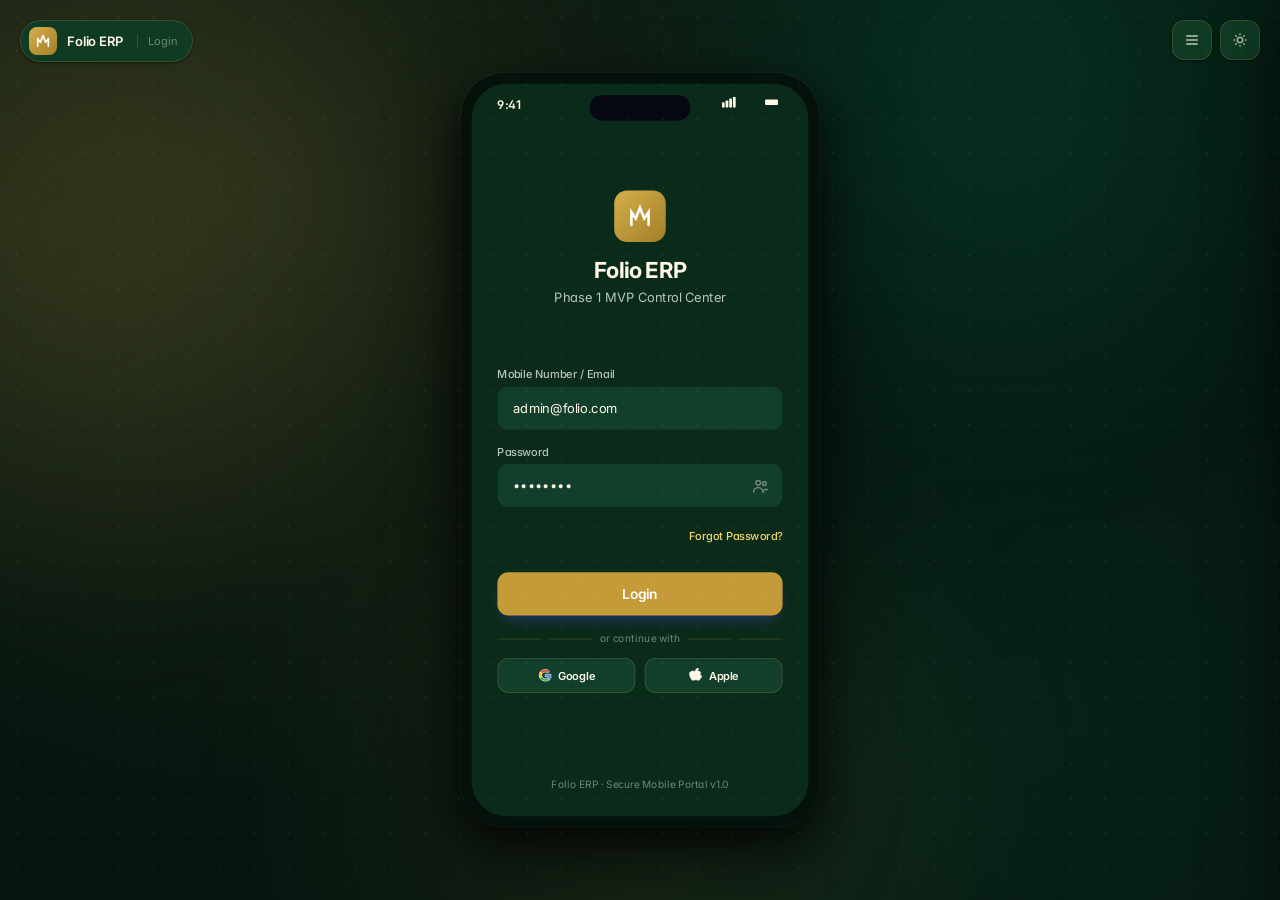
==== commit a8da566e: "feat: add Google and Apple login buttons and remove floating action button menu" ====
--- a/prototype.html
+++ b/prototype.html
@@ -443,6 +443,8 @@
     <symbol id="i-image" viewBox="0 0 24 24" fill="none" stroke="currentColor" stroke-width="2" stroke-linecap="round" stroke-linejoin="round"><rect x="3" y="3" width="18" height="18" rx="2" ry="2"/><circle cx="8.5" cy="8.5" r="1.5"/><polyline points="21 15 16 10 5 21"/></symbol>
     <symbol id="i-star" viewBox="0 0 24 24" fill="currentColor"><path d="m12 2 3 7 7 .6-5.3 4.7 1.6 7-6.3-3.8L5.6 21l1.6-7L2 9.6 9 9z"/></symbol>
     <symbol id="i-msg" viewBox="0 0 24 24" fill="none" stroke="currentColor" stroke-width="2" stroke-linecap="round" stroke-linejoin="round"><path d="M21 11.5a8.4 8.4 0 0 1-8.5 8.5 8.6 8.6 0 0 1-3.7-.8L3 21l1.8-5.4A8.5 8.5 0 1 1 21 11.5z"/></symbol>
+    <symbol id="i-google" viewBox="0 0 24 24"><path fill="#EA4335" d="M12 6.6c1.5 0 2.8.5 3.9 1.5l2.9-2.9A10 10 0 0 0 3.2 7l3.3 2.6A6 6 0 0 1 12 6.6z"/><path fill="#4285F4" d="M21.4 12.2c0-.7 0-1.4-.2-2.1H12v4h5.3a4.6 4.6 0 0 1-2 3v2.5h3.2c1.9-1.7 3-4.3 3-7.4z"/><path fill="#34A853" d="M12 21.5c2.7 0 5-.9 6.6-2.4l-3.2-2.5c-.9.6-2 1-3.4 1a5.9 5.9 0 0 1-5.5-4.1H3.2v2.6A10 10 0 0 0 12 21.5z"/><path fill="#FBBC04" d="M6.5 13.5a6 6 0 0 1 0-3.8V7H3.2a10 10 0 0 0 0 9z"/></symbol>
+    <symbol id="i-apple" viewBox="0 0 24 24" fill="currentColor"><path d="M17.05 12.04c-.03-3.18 2.6-4.7 2.71-4.78a5.79 5.79 0 0 0-4.56-2.46c-1.93-.2-3.77 1.13-4.75 1.13-1 0-2.5-1.1-4.1-1.07A6.07 6.07 0 0 0 1.2 8a17.5 17.5 0 0 0 2.16 8.66c1.05 1.62 2.31 3.42 3.96 3.36 1.6-.07 2.2-1.03 4.13-1.03 1.93 0 2.47 1.03 4.16 1 1.71-.04 2.79-1.66 3.83-3.29a14.6 14.6 0 0 0 1.74-3.55 5.55 5.55 0 0 1-3.13-5.11zM14.4 3.94a5.43 5.43 0 0 0 1.25-3.94 5.66 5.66 0 0 0-3.62 1.87 5.16 5.16 0 0 0-1.28 3.85c1.4.11 2.83-.71 3.65-1.78z"/></symbol>
   </defs>
 </svg>
 
@@ -562,6 +564,17 @@
         </div>
 
         <button class="btn btn-primary btn-block btn-lg" id="login-submit">Login</button>
+
+        <div class="divider" style="margin: 18px 0 14px; font-size:11px; display:flex; align-items:center; gap:8px; color:var(--text-tertiary);">
+          <span style="flex:1; height:1px; background:var(--border);"></span>
+          <span>or continue with</span>
+          <span style="flex:1; height:1px; background:var(--border);"></span>
+        </div>
+
+        <div style="display:grid; grid-template-columns: 1fr 1fr; gap:10px; margin-bottom: 12px;">
+          <button class="btn btn-secondary btn-sm" id="login-google" style="padding:10px 14px; font-size:12px; font-weight:600; display:flex; align-items:center; justify-content:center; gap:6px;"><svg width="16" height="16"><use href="#i-google"/></svg> Google</button>
+          <button class="btn btn-secondary btn-sm" id="login-apple" style="padding:10px 14px; font-size:12px; font-weight:600; display:flex; align-items:center; justify-content:center; gap:6px;"><svg width="16" height="16"><use href="#i-apple"/></svg> Apple</button>
+        </div>
 
         <div style="margin-top:auto; text-align:center; font-size:11px; color:var(--text-tertiary)">
           Folio ERP · Secure Mobile Portal v1.0
